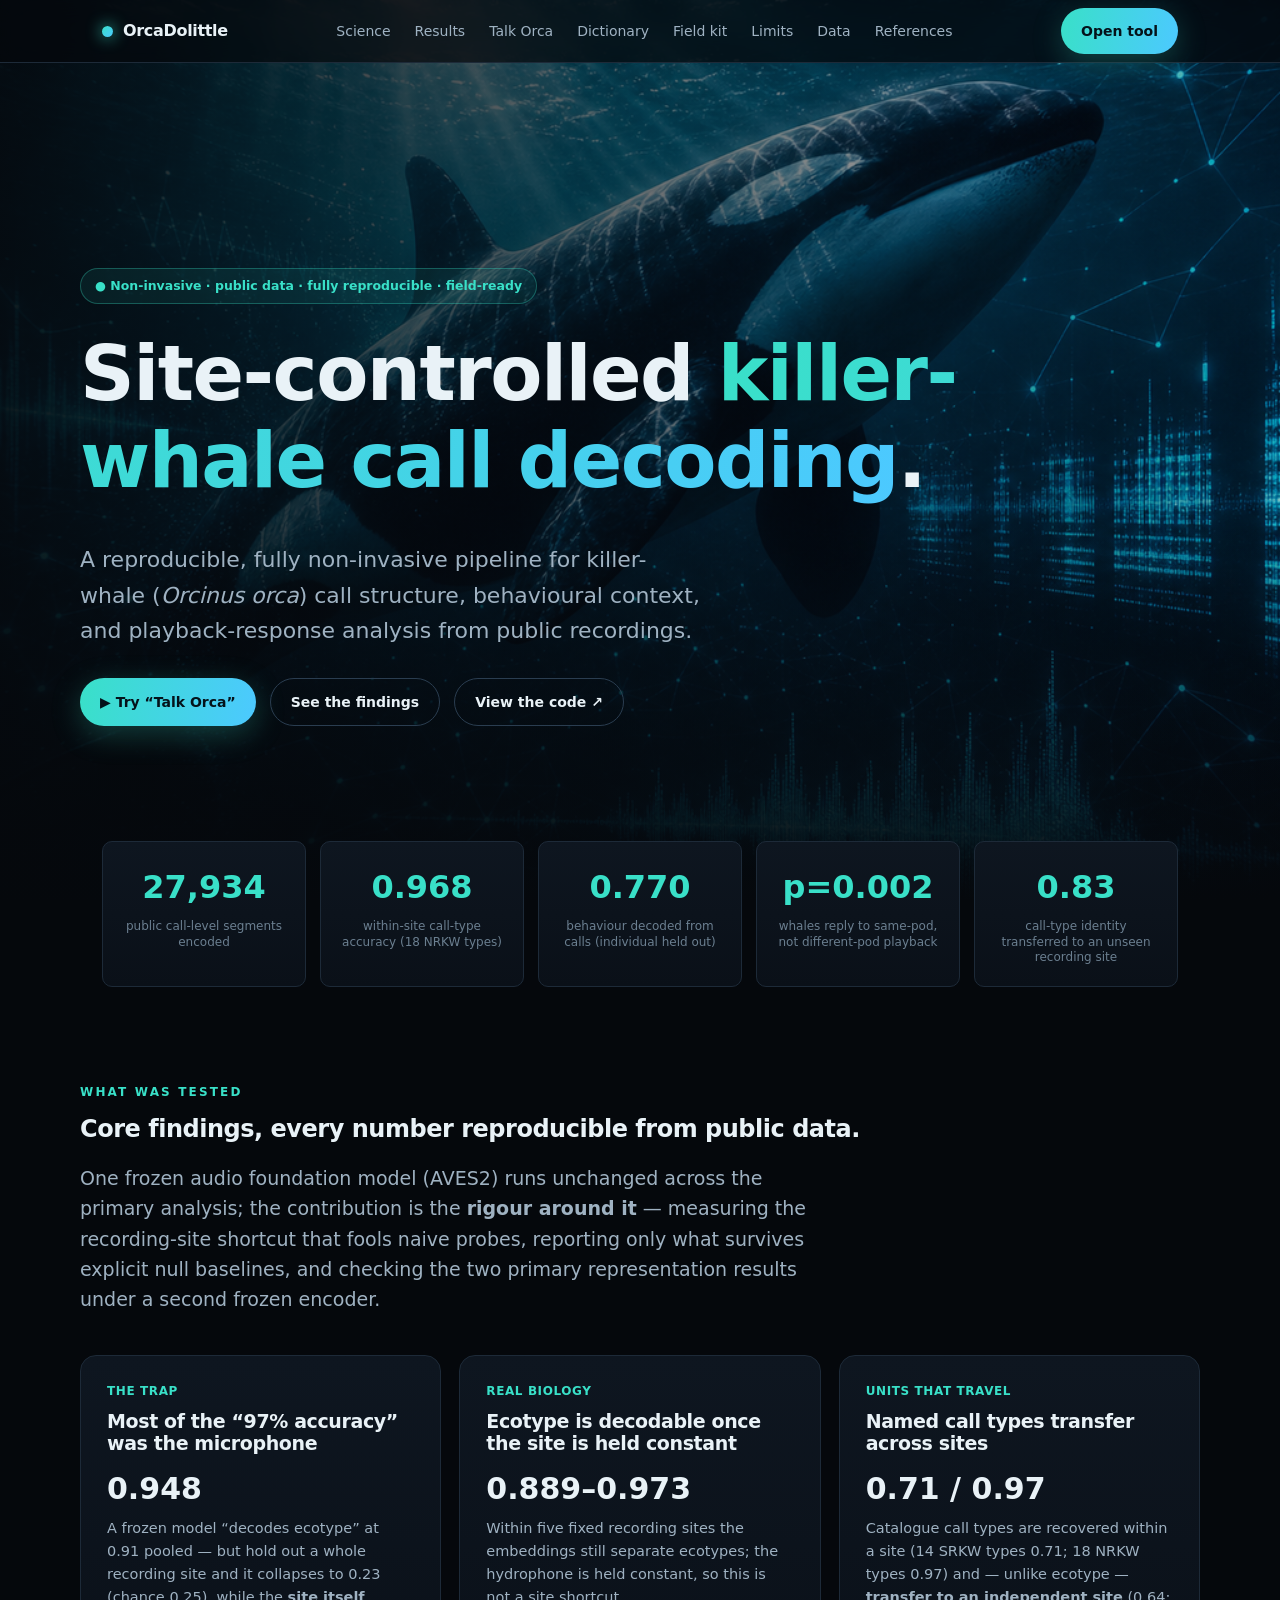
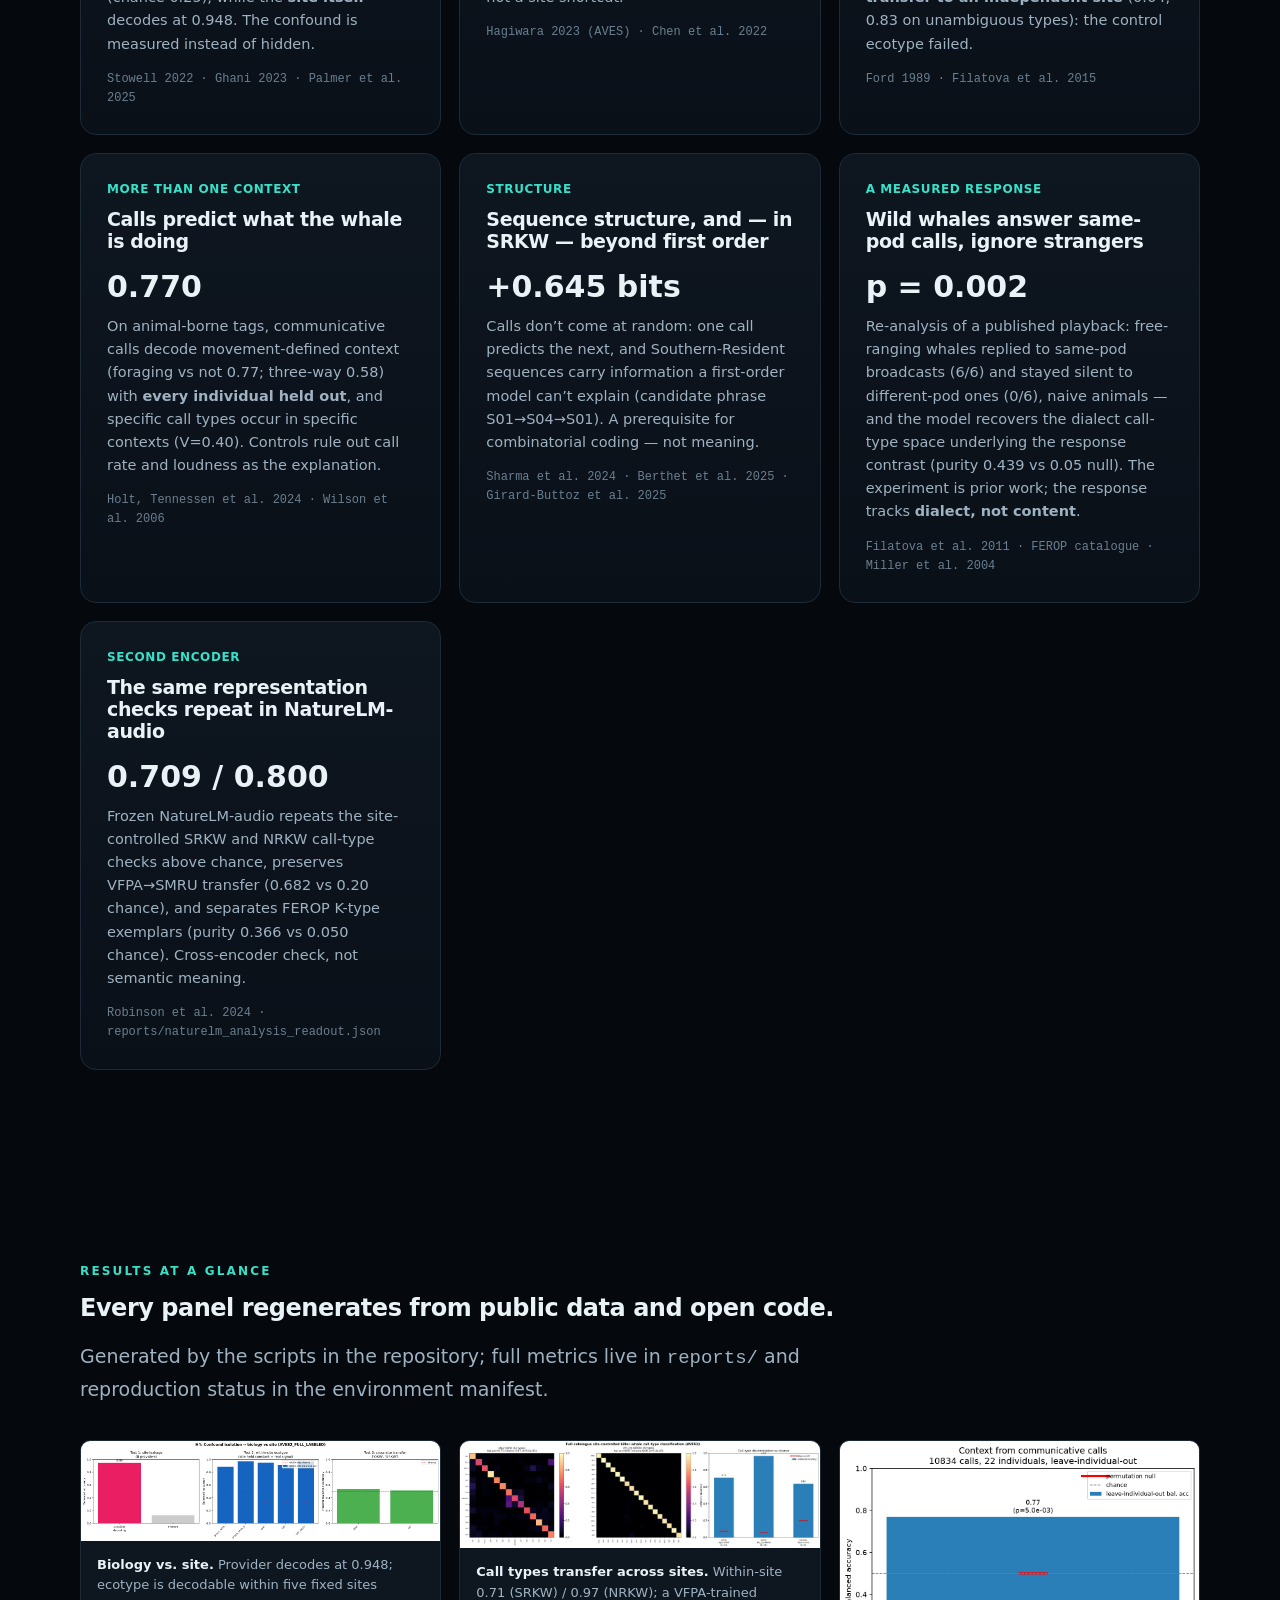
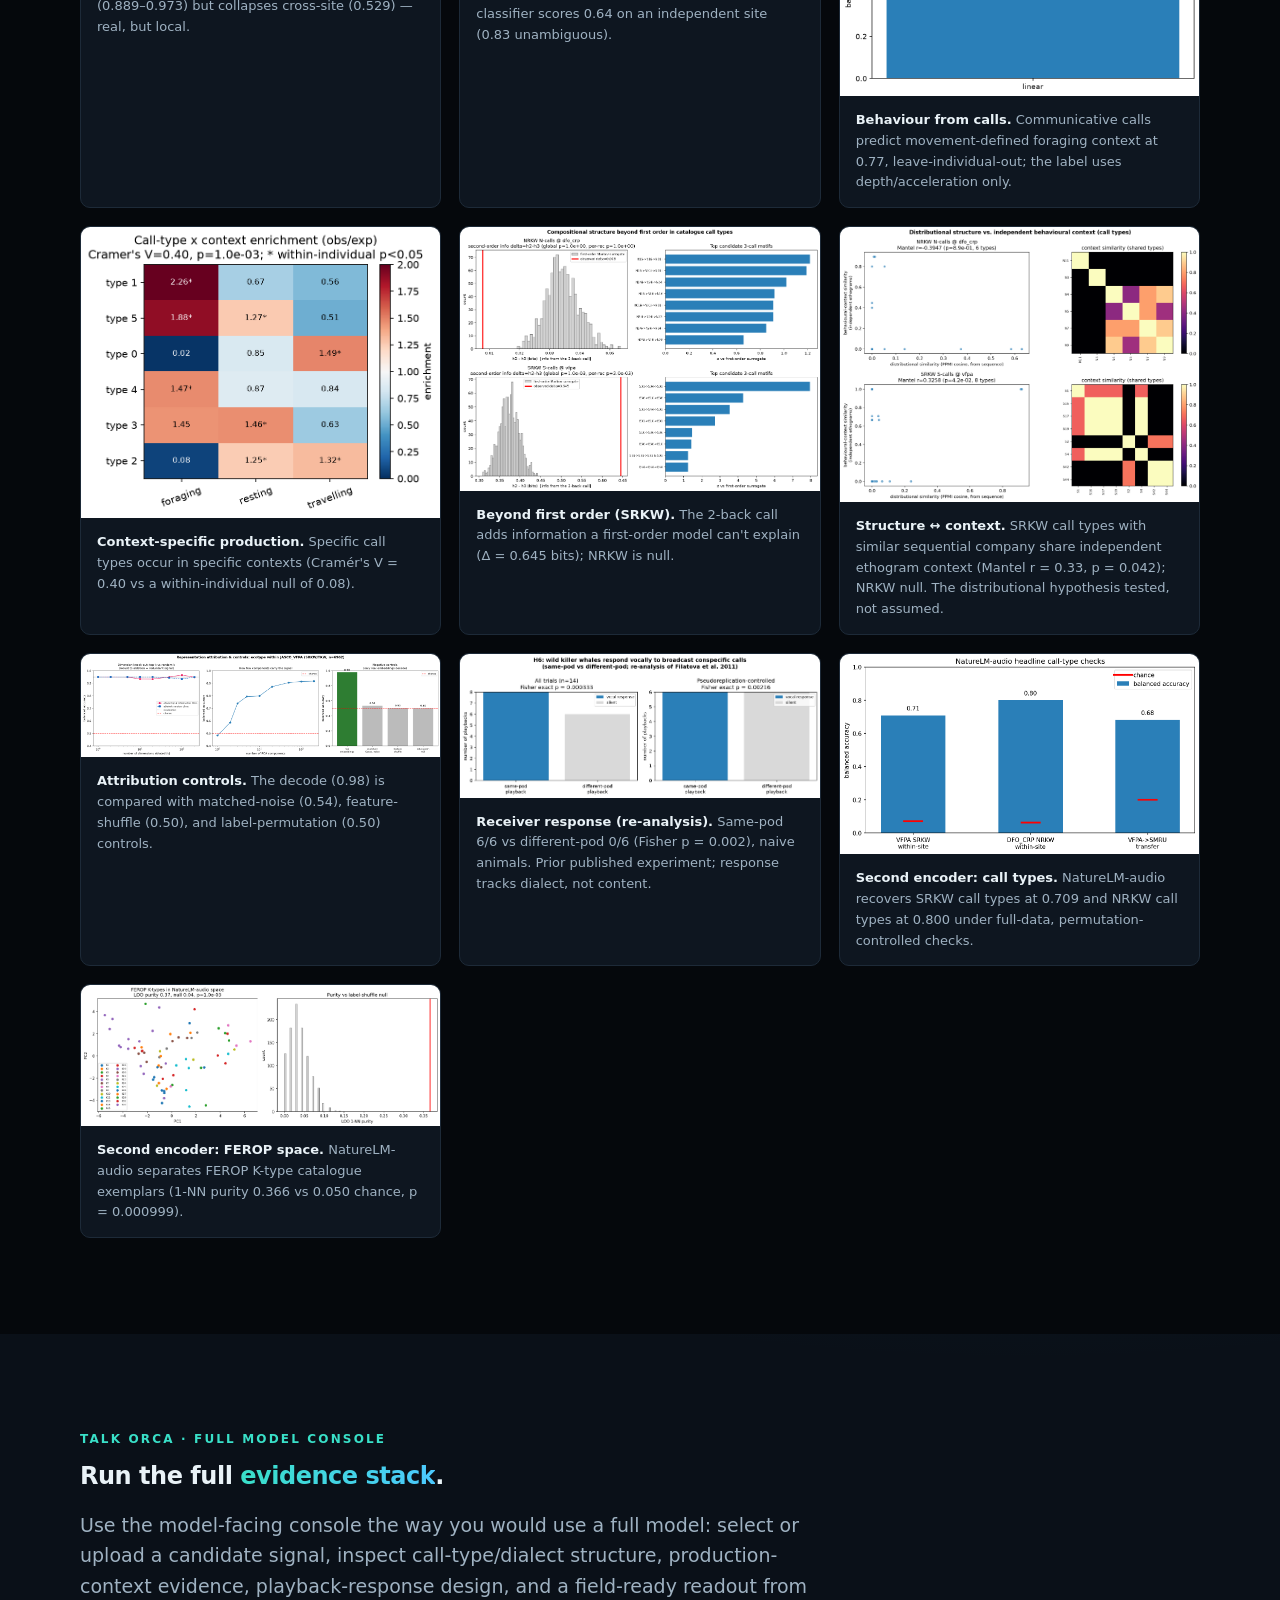
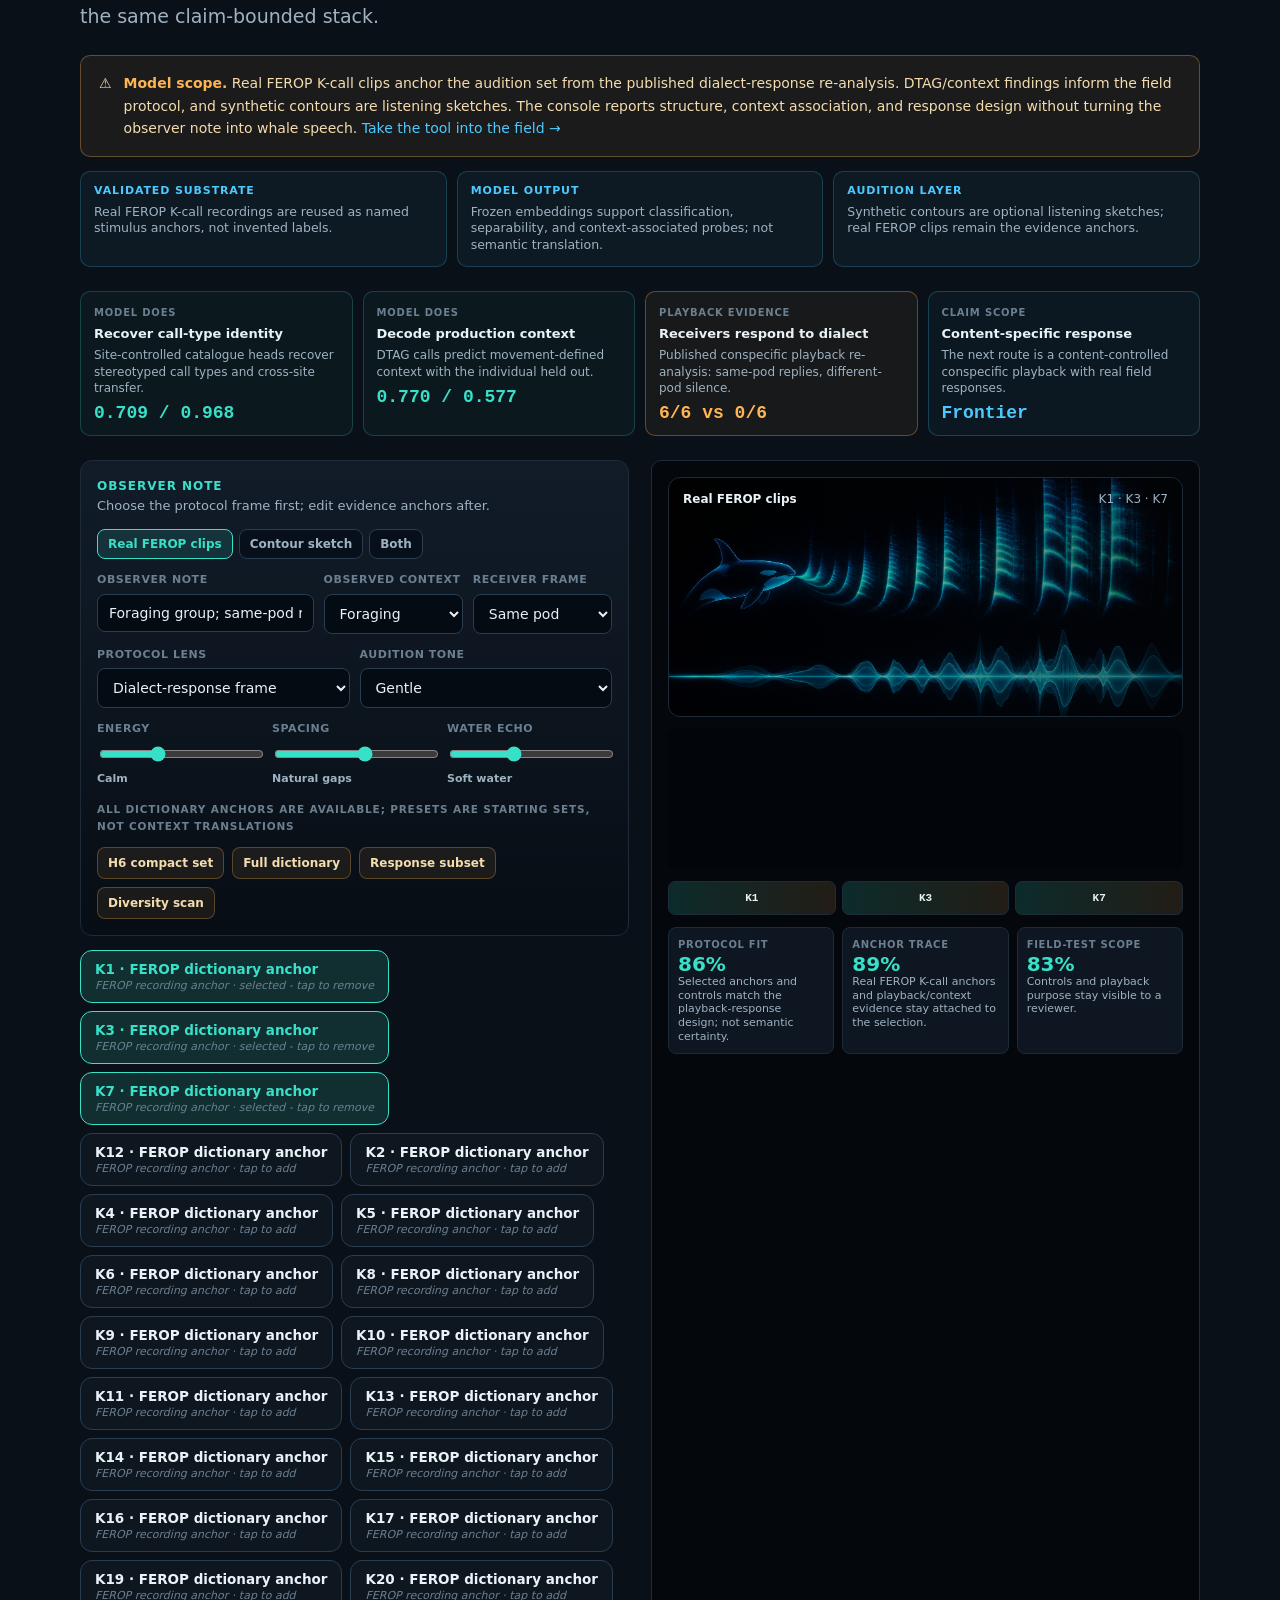
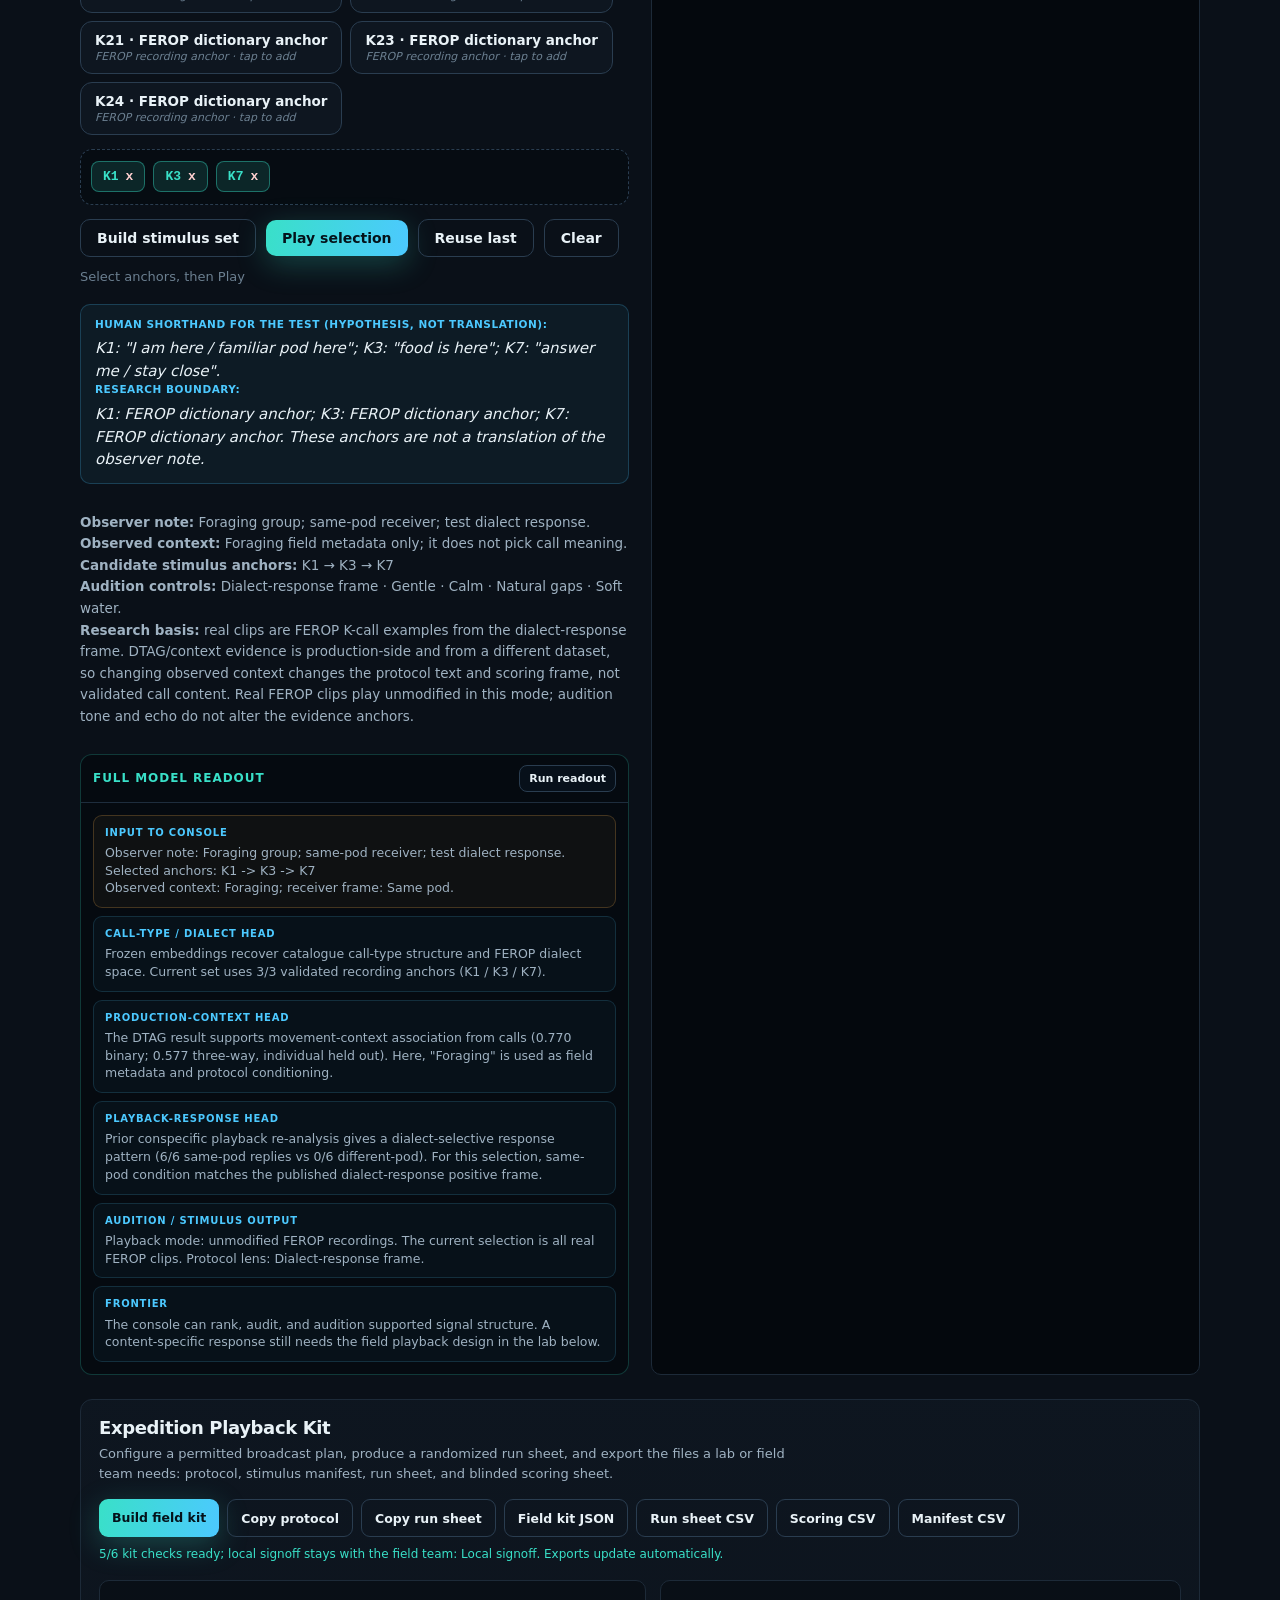
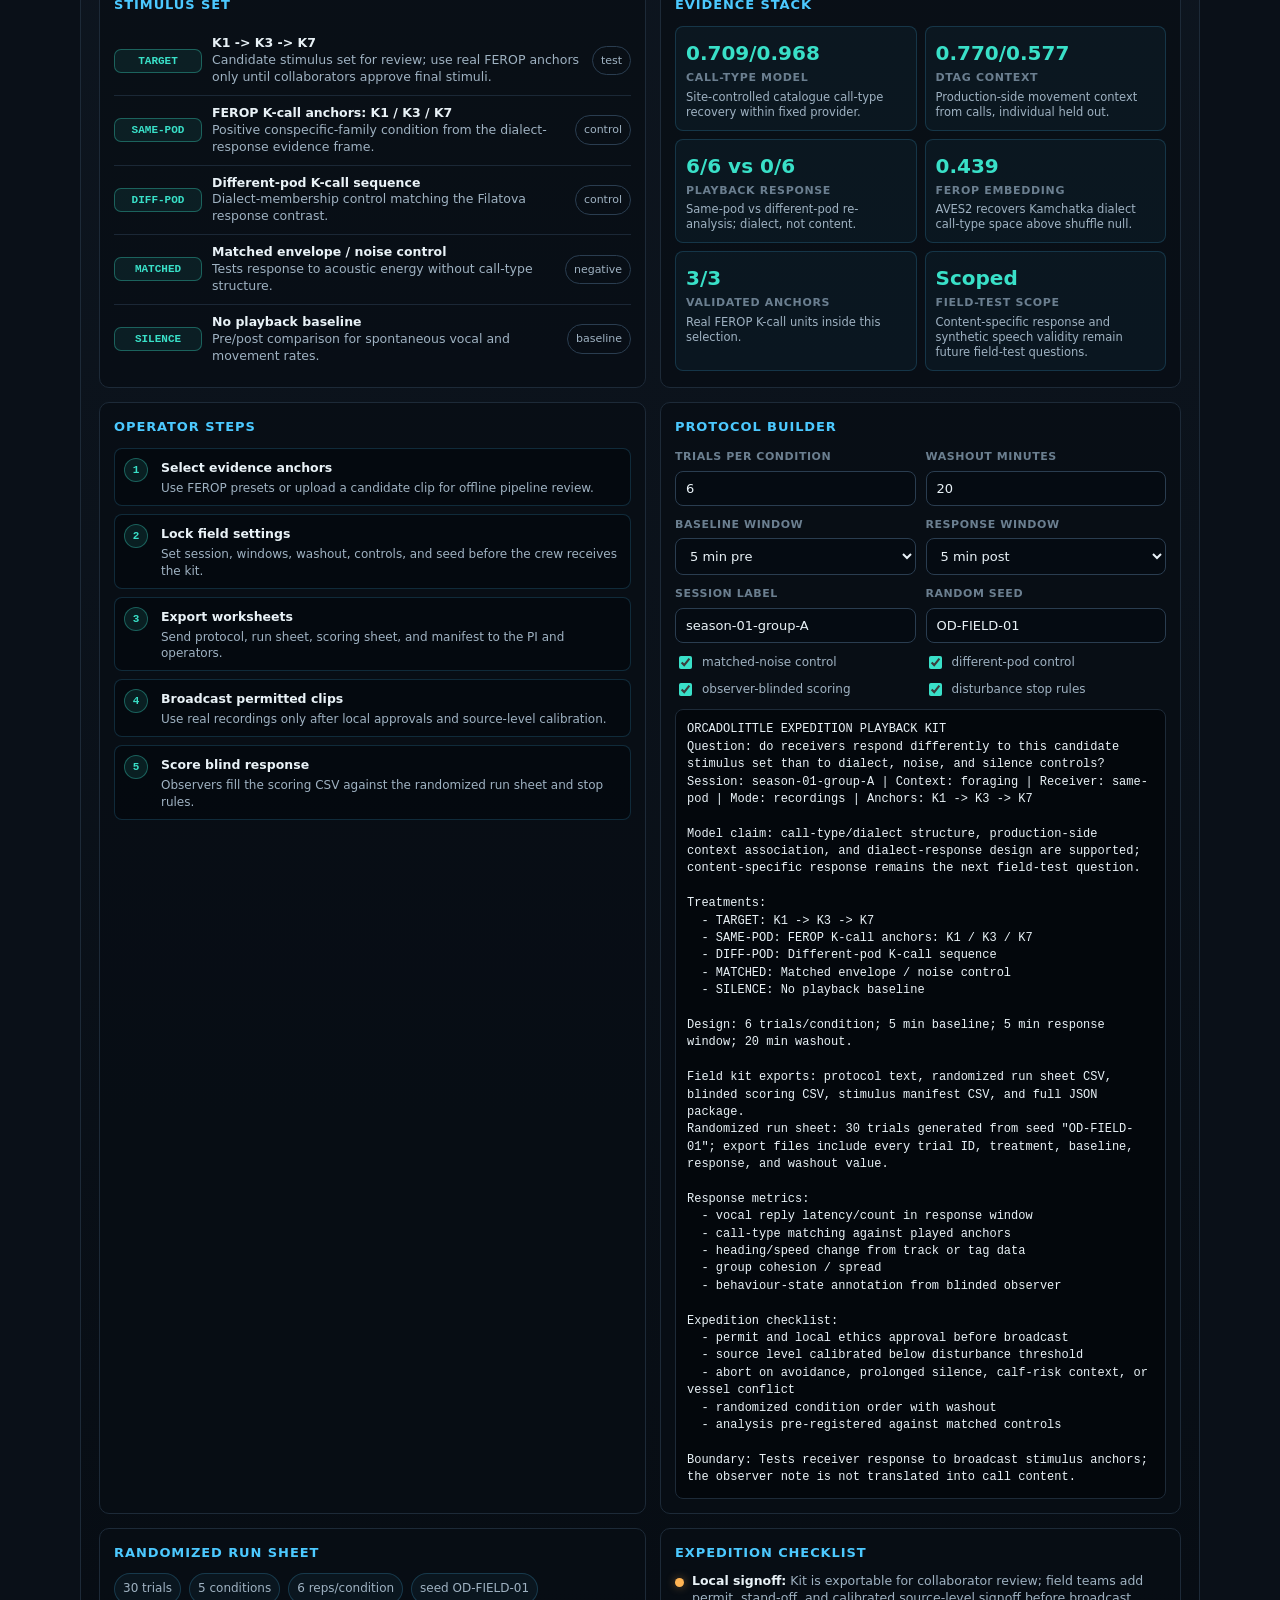
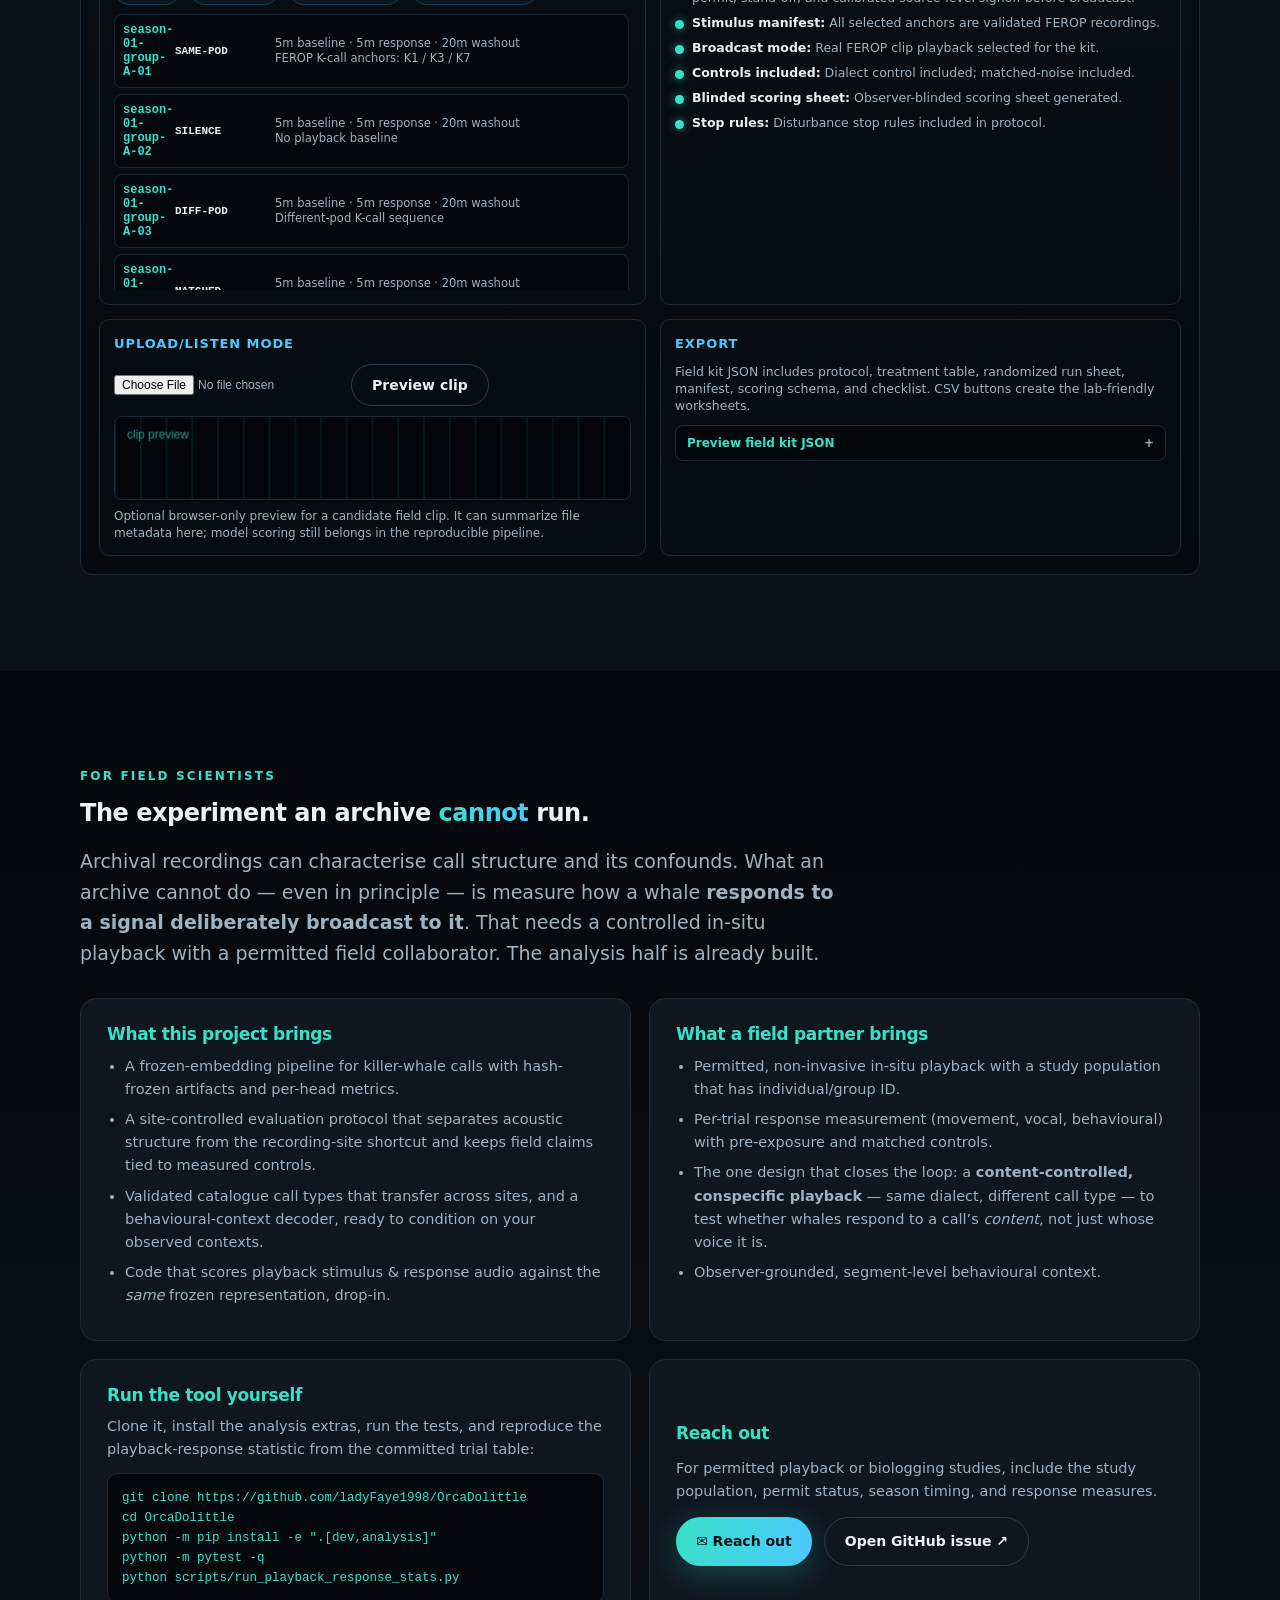
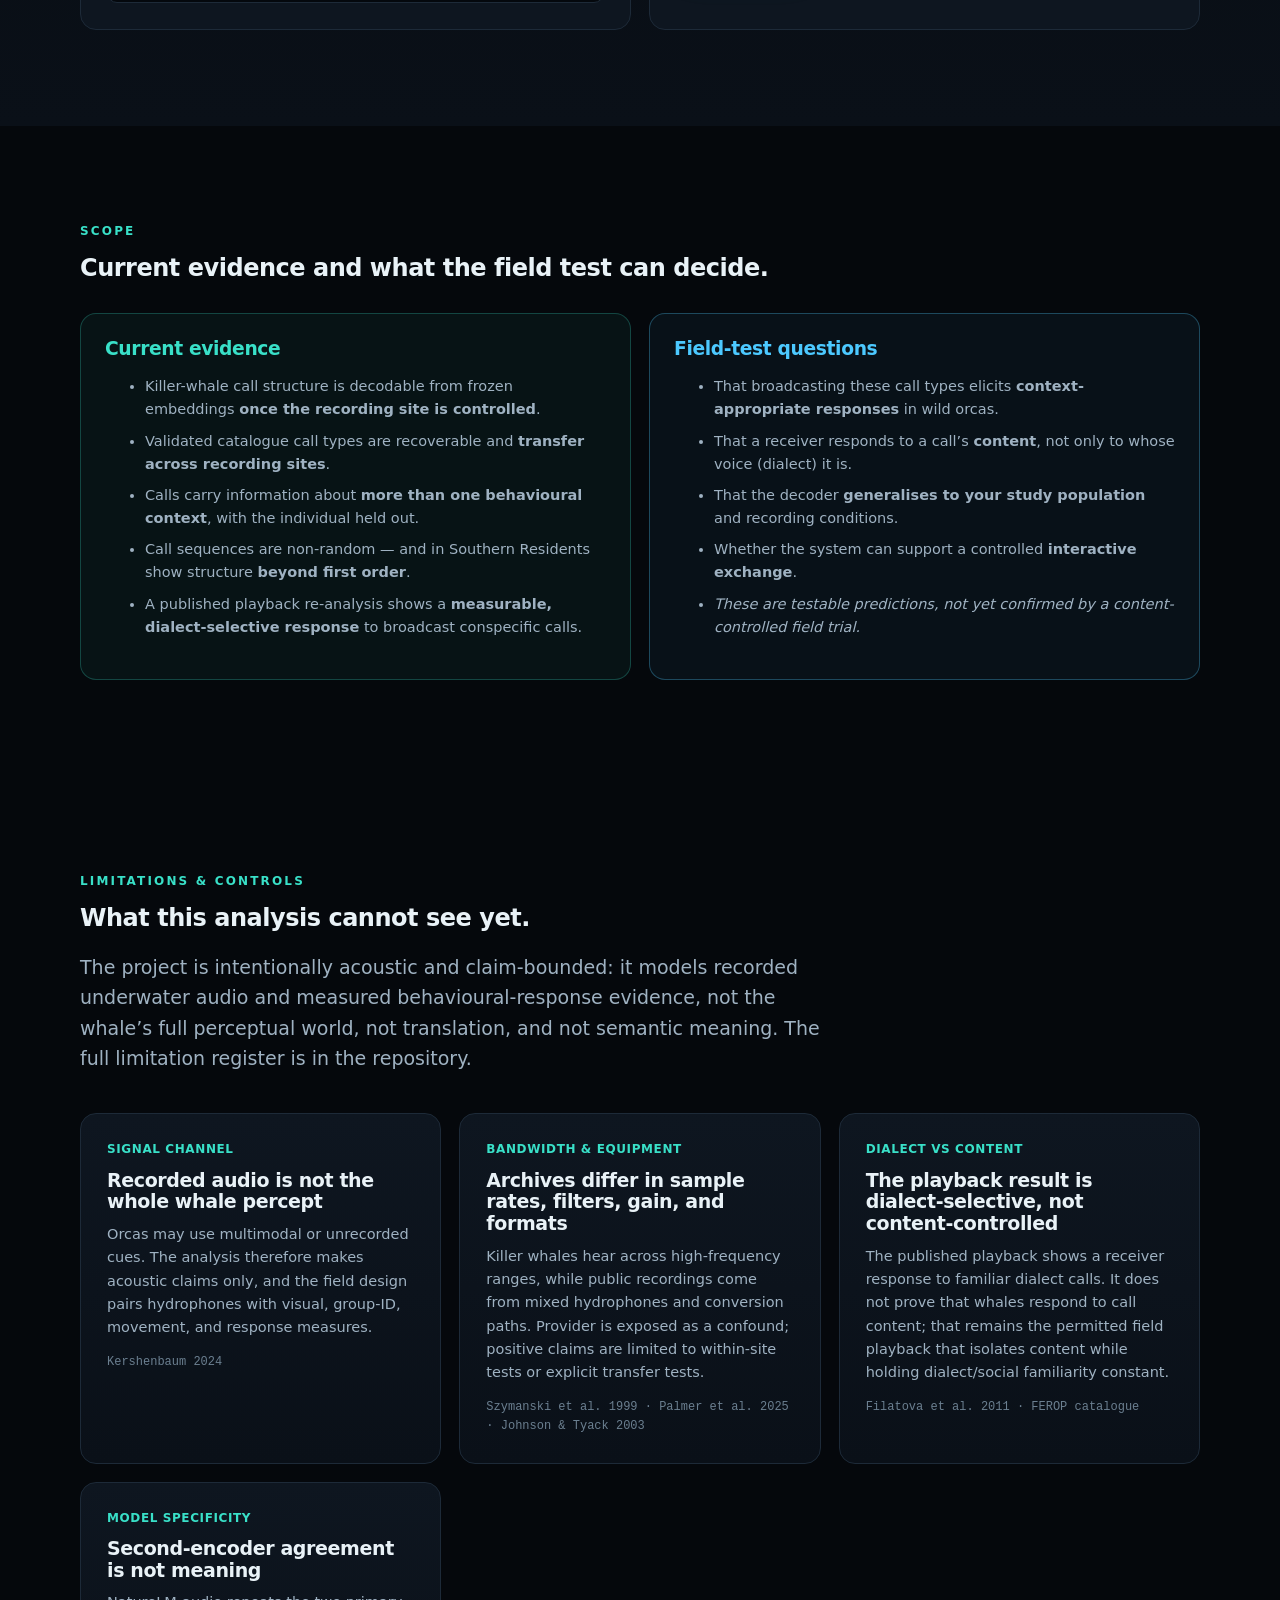
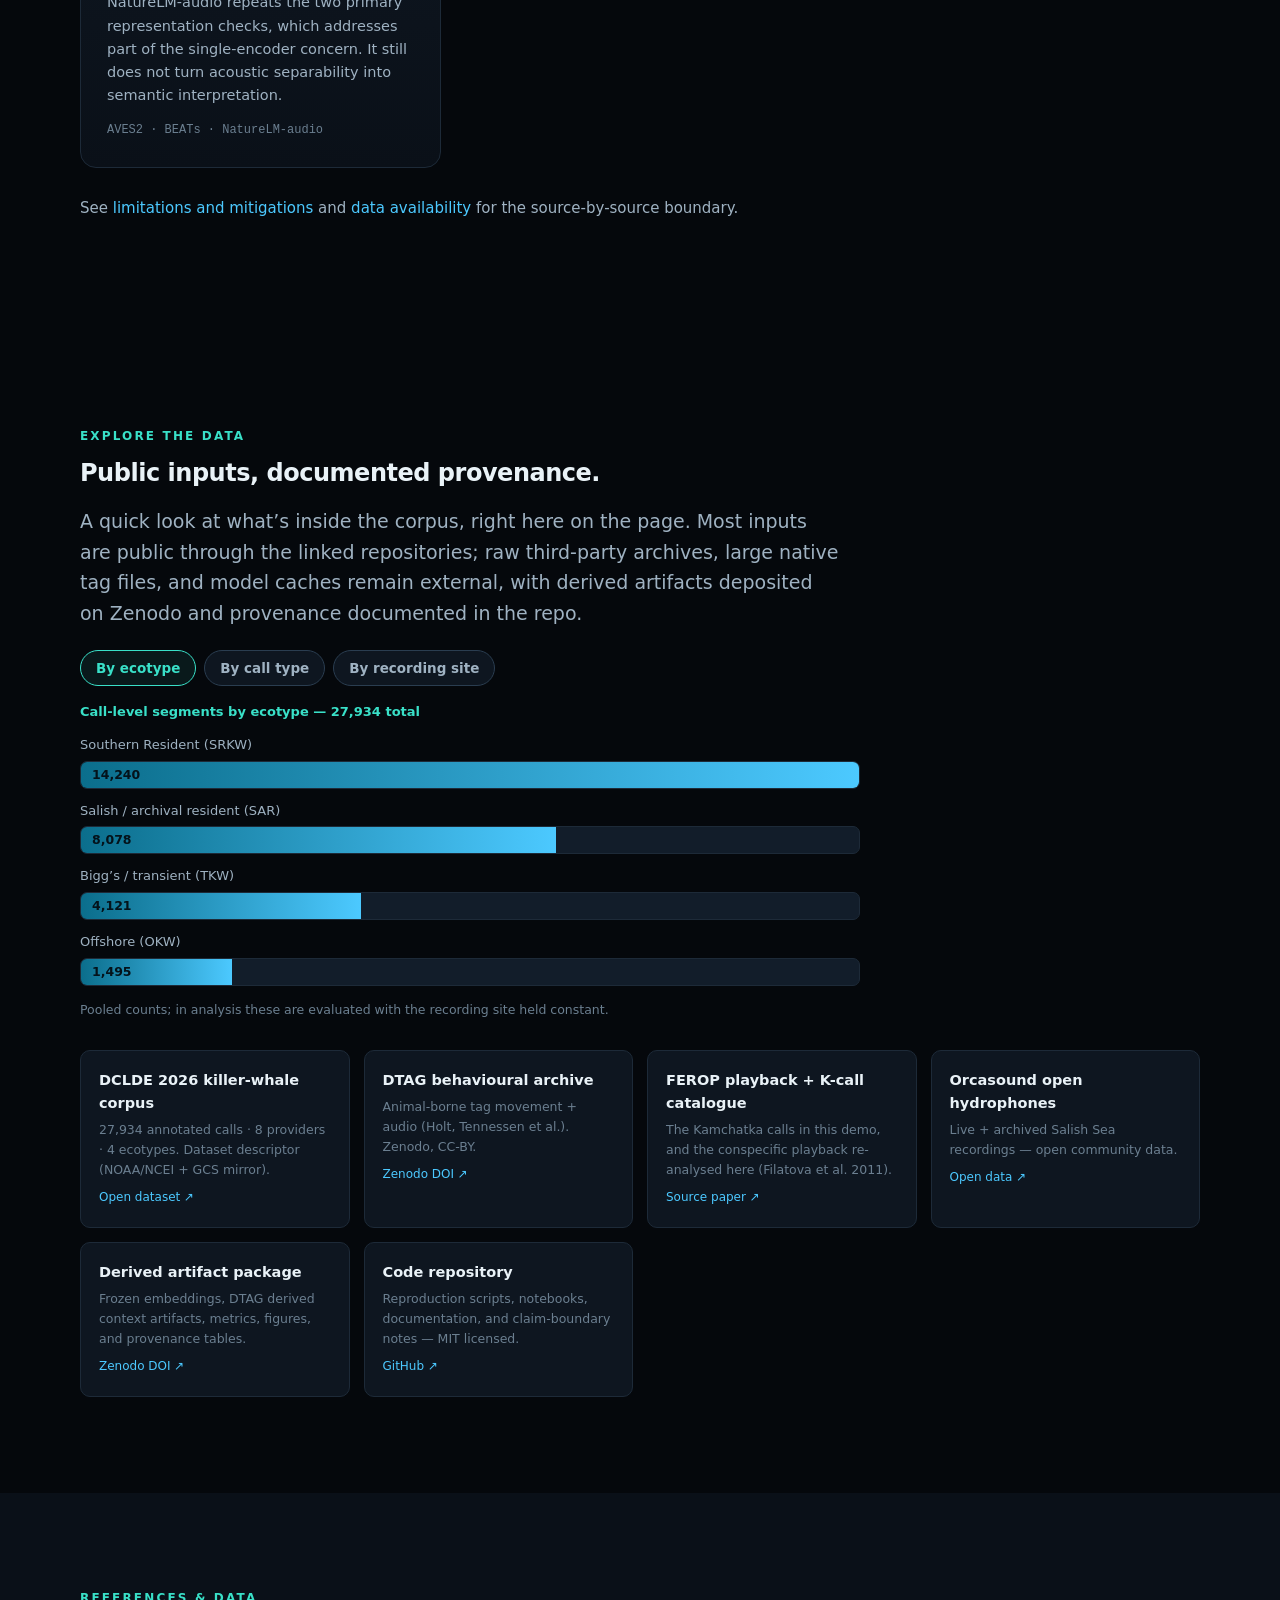
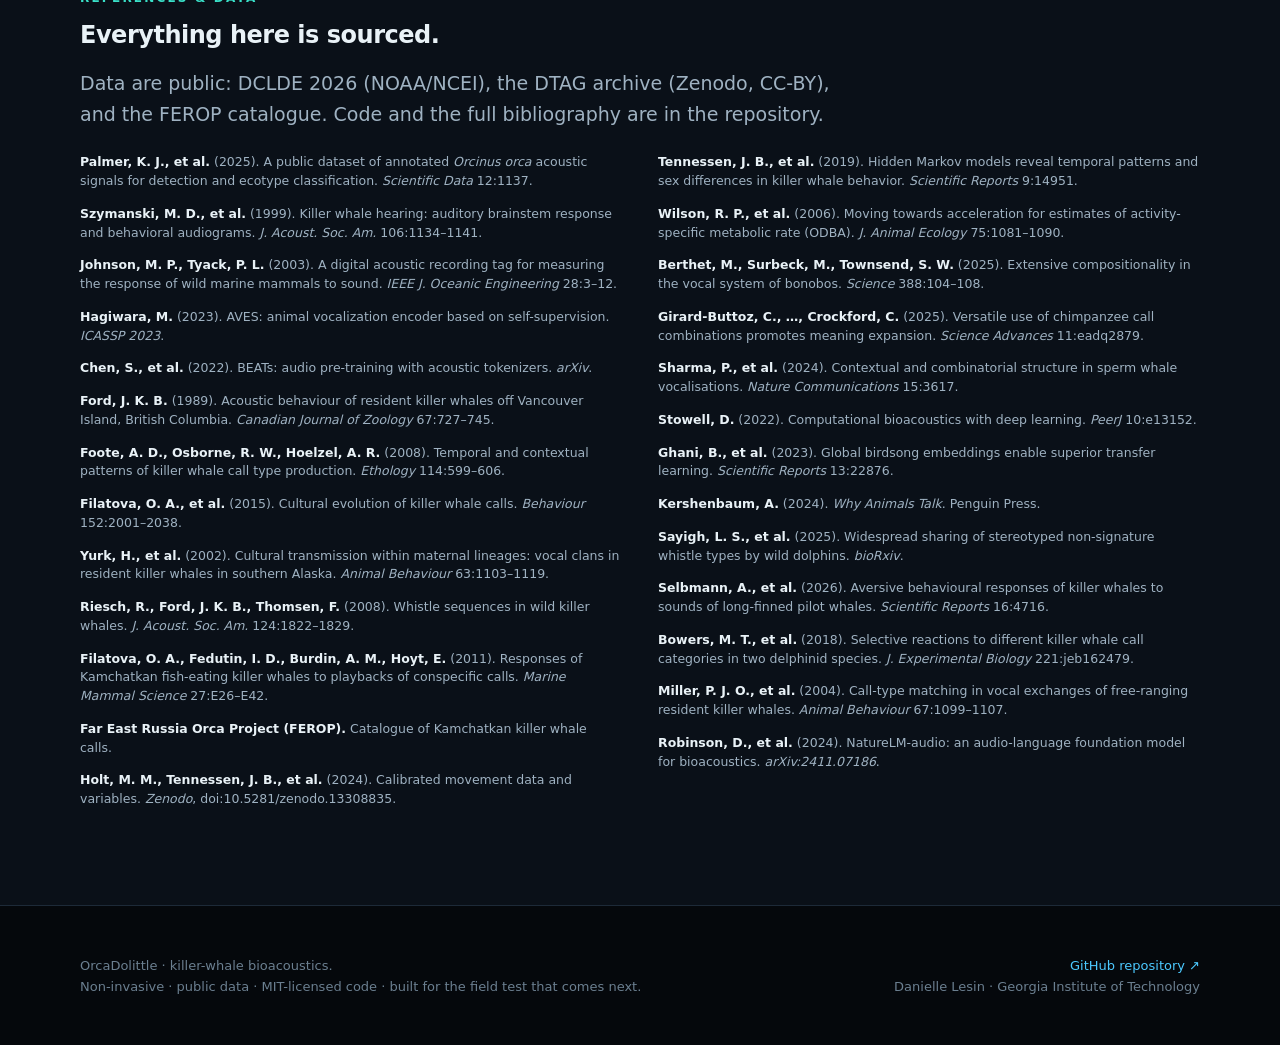
==== site/index.html @ 94f790f7 "Remove challenge-facing public wording" ====
<!doctype html>
<html lang="en">
<head>
<meta charset="utf-8" />
<meta name="viewport" content="width=device-width, initial-scale=1" />
<title>OrcaDolittle — site-controlled killer-whale call decoding</title>
<meta name="description" content="A reproducible, non-invasive pipeline that decodes killer-whale call structure and behavioural context from public recordings — built for permitted in-situ playback studies." />
<meta property="og:title" content="OrcaDolittle — site-controlled killer-whale call decoding" />
<meta property="og:description" content="Site-controlled, reproducible orca bioacoustics. Explore the results, try Talk Orca, and evaluate the field playback protocol that comes next." />
<meta property="og:image" content="assets/hero_orca.png" />
<meta property="og:type" content="website" />
<link rel="icon" type="image/svg+xml" href="favicon.svg" />
<link rel="apple-touch-icon" href="favicon.svg" />
<style>
:root{
  --bg:#05080c; --bg2:#0a1018; --panel:#0e1620; --panel2:#121d2a;
  --border:#1d2a38; --border2:#2a3d50;
  --text:#e9f2f7; --dim:#9fb2c2; --faint:#6b7f90;
  --teal:#39e0c8; --cyan:#4cc9ff; --deep:#0b6e8c;
  --warn:#ffb454; --bad:#ff6b6b; --good:#39e0c8;
  --radius:16px; --radius-sm:10px;
  --sans:-apple-system,BlinkMacSystemFont,"Segoe UI",Roboto,Inter,system-ui,sans-serif;
  --mono:ui-monospace,SFMono-Regular,Menlo,Consolas,monospace;
  --maxw:1120px;
}
*{box-sizing:border-box}
html{scroll-behavior:smooth}
body{margin:0;background:var(--bg);color:var(--text);font-family:var(--sans);line-height:1.6;-webkit-font-smoothing:antialiased;overflow-x:hidden}
a{color:var(--cyan);text-decoration:none}
a:hover{text-decoration:underline}
h1,h2,h3{line-height:1.15;letter-spacing:-0.02em;margin:0 0 .5em}
section{padding:96px 22px;position:relative}
.wrap{max-width:var(--maxw);margin:0 auto}
.eyebrow{font-size:12px;letter-spacing:.18em;text-transform:uppercase;color:var(--teal);font-weight:700;margin-bottom:14px}
.lead{font-size:clamp(16px,2vw,19px);color:var(--dim);max-width:760px}
.grad{background:linear-gradient(100deg,var(--teal),var(--cyan));-webkit-background-clip:text;background-clip:text;color:transparent}
/* nav */
nav{position:sticky;top:0;z-index:50;backdrop-filter:blur(14px);background:rgba(5,8,12,.72);border-bottom:1px solid var(--border)}
nav .wrap{display:flex;align-items:center;justify-content:space-between;gap:18px;height:62px;padding:0 22px}
.brand{display:flex;align-items:center;gap:10px;font-weight:800;letter-spacing:-.02em;color:var(--text)}
.brand:hover{text-decoration:none}
.brand .dot{width:11px;height:11px;border-radius:50%;background:linear-gradient(135deg,var(--teal),var(--cyan));box-shadow:0 0 16px var(--teal)}
.navlinks{display:flex;gap:24px;flex-wrap:wrap;align-items:center;font-size:14px;color:var(--dim)}
.navlinks a{color:var(--dim)}.navlinks a:hover{color:var(--text);text-decoration:none}
.navlinks a.active{color:var(--text)}
.btn{display:inline-flex;align-items:center;gap:8px;padding:12px 20px;border-radius:99px;font-weight:700;font-size:14px;border:1px solid var(--border2);cursor:pointer;transition:.18s;background:transparent;color:var(--text);font-family:inherit}
.btn:hover{border-color:var(--teal);text-decoration:none;transform:translateY(-1px)}
.btn.primary{background:linear-gradient(100deg,var(--teal),var(--cyan));color:#04121a;border:none;box-shadow:0 8px 30px rgba(57,224,200,.25)}
@media(max-width:900px){.navlinks{display:none}}
/* hero */
.hero{min-height:92vh;display:flex;align-items:center;padding-top:40px;overflow:hidden}
.hero .bgvid{position:absolute;inset:0;width:100%;height:100%;object-fit:cover;z-index:-3}
.hero .bg{position:absolute;inset:0;z-index:-2;background:linear-gradient(90deg,rgba(5,8,12,.92) 0%,rgba(5,8,12,.62) 45%,rgba(5,8,12,.22) 100%),linear-gradient(0deg,var(--bg),transparent 42%)}
.hero h1{font-size:clamp(38px,6.5vw,76px);font-weight:850}
.hero .sub{font-size:clamp(17px,2.3vw,22px);color:var(--dim);max-width:620px;margin:18px 0 10px}
.badge{display:inline-flex;align-items:center;gap:8px;font-size:12.5px;color:var(--teal);background:rgba(57,224,200,.08);border:1px solid rgba(57,224,200,.3);padding:7px 14px;border-radius:99px;margin-bottom:26px;font-weight:600}
.cta{display:flex;gap:14px;flex-wrap:wrap;margin-top:30px}
/* stats */
.stats{display:grid;grid-template-columns:repeat(5,1fr);gap:14px;padding:0 22px;margin:-50px auto 0;max-width:var(--maxw);position:relative;z-index:5}
.stat{background:linear-gradient(180deg,var(--panel),var(--bg2));border:1px solid var(--border);border-radius:var(--radius-sm);padding:20px 16px;text-align:center}
.stat .n{font-size:clamp(22px,3vw,32px);font-weight:800;color:var(--teal);font-variant-numeric:tabular-nums}
.stat .l{font-size:12px;color:var(--faint);margin-top:6px;line-height:1.3}
@media(max-width:880px){.stats{grid-template-columns:repeat(2,1fr)}}
/* cards */
.cards{display:grid;grid-template-columns:repeat(auto-fit,minmax(290px,1fr));gap:18px;margin-top:40px}
.card{background:linear-gradient(180deg,var(--panel),var(--bg2));border:1px solid var(--border);border-radius:var(--radius);padding:26px;transition:.2s}
.card:hover{border-color:var(--border2);transform:translateY(-3px)}
.card .k{font-size:12px;color:var(--teal);font-weight:700;letter-spacing:.05em;text-transform:uppercase}
.card h3{font-size:19px;margin:10px 0}
.card p{color:var(--dim);font-size:14.5px;margin:0}
.card .num{font-size:30px;font-weight:800;margin:6px 0 4px;color:var(--text)}
.cite{font-size:12px;color:var(--faint);margin-top:14px;font-family:var(--mono)}
/* gallery */
.gal{display:grid;grid-template-columns:repeat(auto-fit,minmax(320px,1fr));gap:18px;margin-top:36px}
.shot{background:var(--panel);border:1px solid var(--border);border-radius:var(--radius-sm);overflow:hidden}
.shot img{width:100%;display:block;background:#fff}
.shot .cap{padding:14px 16px;font-size:13px;color:var(--dim)}
.shot .cap b{color:var(--text)}
/* talk orca */
#talk{background:radial-gradient(1200px 600px at 80% -10%,rgba(11,110,140,.25),transparent),var(--bg2)}
.disclaimer{display:flex;gap:12px;align-items:flex-start;background:rgba(255,180,84,.07);border:1px solid rgba(255,180,84,.32);border-radius:var(--radius-sm);padding:16px 18px;margin:24px 0;font-size:14px;color:#f4dcae}
.disclaimer b{color:var(--warn)}
.basis{display:grid;grid-template-columns:repeat(3,1fr);gap:10px;margin:-10px 0 24px}
.basis div{border:1px solid rgba(76,201,255,.22);background:rgba(76,201,255,.055);border-radius:10px;padding:12px 13px;color:var(--dim);font-size:12.5px;line-height:1.35}
.basis b{display:block;color:var(--cyan);font-size:11px;text-transform:uppercase;letter-spacing:.08em;margin-bottom:5px}
@media(max-width:760px){.basis{grid-template-columns:1fr}}
.truthbar{display:grid;grid-template-columns:repeat(4,1fr);gap:10px;margin:0 0 24px}
.truthitem{border:1px solid rgba(57,224,200,.22);background:rgba(57,224,200,.045);border-radius:10px;padding:13px;min-width:0}
.truthitem.warn{border-color:rgba(255,180,84,.32);background:rgba(255,180,84,.055)}
.truthitem.scope{border-color:rgba(76,201,255,.24);background:rgba(76,201,255,.045)}
.truthitem .tagline{font-size:10px;color:var(--faint);font-weight:850;text-transform:uppercase;letter-spacing:.08em}
.truthitem b{display:block;color:var(--text);font-size:13px;line-height:1.25;margin:5px 0}
.truthitem p{margin:0;color:var(--dim);font-size:12px;line-height:1.35}
.truthitem .score{font:850 18px/1 var(--mono);color:var(--teal);margin-top:8px}
.truthitem.warn .score{color:var(--warn)}.truthitem.scope .score{color:var(--cyan)}
@media(max-width:980px){.truthbar{grid-template-columns:repeat(2,1fr)}}
@media(max-width:620px){.truthbar{grid-template-columns:1fr}}
.talkgrid{display:grid;grid-template-columns:1fr 1fr;gap:22px;margin-top:10px}
@media(max-width:880px){.talkgrid{grid-template-columns:1fr}}
.viz{background:#04080d;border:1px solid var(--border);border-radius:var(--radius-sm);padding:16px;display:flex;flex-direction:column}
.readout{margin-top:14px;font-size:13.5px;color:var(--dim);min-height:74px}
.readout .lab{color:var(--teal);font-weight:700}
.modelchat{border:1px solid rgba(57,224,200,.22);background:rgba(3,7,12,.58);border-radius:12px;margin-top:12px;overflow:hidden}
.chathead{display:flex;justify-content:space-between;gap:10px;align-items:center;padding:10px 12px;border-bottom:1px solid rgba(42,61,80,.7);color:var(--teal);font-size:12px;font-weight:850;text-transform:uppercase;letter-spacing:.08em}
.smallbtn{border:1px solid var(--border2);background:#07101a;color:var(--text);border-radius:8px;padding:6px 9px;font:800 11px var(--sans);cursor:pointer;text-transform:none;letter-spacing:0}
.smallbtn:hover{border-color:var(--teal);color:var(--teal)}
.chatlog{display:grid;gap:8px;padding:12px}
.msg{border:1px solid rgba(76,201,255,.16);background:rgba(76,201,255,.04);border-radius:9px;padding:10px 11px;font-size:12.5px;color:var(--dim);line-height:1.42}
.msg.user{border-color:rgba(255,180,84,.22);background:rgba(255,180,84,.045)}
.msg b{color:var(--text)}
.msg .mtag{display:block;color:var(--cyan);font-size:10px;text-transform:uppercase;letter-spacing:.08em;font-weight:850;margin-bottom:4px}
/* field */
#field{background:linear-gradient(180deg,var(--bg),var(--bg2))}
.two{display:grid;grid-template-columns:1fr 1fr;gap:18px;margin-top:30px}
@media(max-width:760px){.two{grid-template-columns:1fr}}
.panel{background:var(--panel);border:1px solid var(--border);border-radius:var(--radius);padding:26px}
.panel h3{font-size:17px;color:var(--teal)}
.panel ul{margin:10px 0 0;padding-left:18px;color:var(--dim);font-size:14.5px}
.panel li{margin:7px 0}
.claimgrid{display:grid;grid-template-columns:1fr 1fr;gap:18px;margin-top:30px}
@media(max-width:760px){.claimgrid{grid-template-columns:1fr}}
.do,.dont{border-radius:var(--radius);padding:24px;border:1px solid var(--border)}
.do{background:rgba(57,224,200,.05);border-color:rgba(57,224,200,.25)}
.dont{background:rgba(255,107,107,.05);border-color:rgba(255,107,107,.25)}
.do h3{color:var(--good)}.dont h3{color:var(--bad)}
.do li,.dont li{margin:8px 0;font-size:14.5px;color:var(--dim)}
/* refs */
#refs{background:var(--bg2)}
.refs{margin-top:24px;column-count:2;column-gap:36px}
@media(max-width:760px){.refs{column-count:1}}
.refs .r{font-size:12.5px;color:var(--dim);margin:0 0 14px;break-inside:avoid;line-height:1.5}
.refs .r b{color:var(--text)}
footer{padding:50px 22px;border-top:1px solid var(--border);color:var(--faint);font-size:13px}
footer .wrap{display:flex;justify-content:space-between;flex-wrap:wrap;gap:16px}
.reveal{opacity:0;transform:translateY(24px);transition:.7s cubic-bezier(.2,.7,.2,1)}
.reveal.in{opacity:1;transform:none}
/* talk orca composer + stage */
.composer{display:flex;flex-direction:column;gap:14px}
.intentpanel{border:1px solid var(--border);background:linear-gradient(180deg,rgba(18,29,42,.94),rgba(7,13,20,.96));border-radius:12px;padding:16px;display:flex;flex-direction:column;gap:12px}
.intenttop{display:flex;justify-content:space-between;gap:12px;align-items:flex-start;flex-wrap:wrap}
.intenttitle{font-size:12px;color:var(--teal);font-weight:800;letter-spacing:.08em;text-transform:uppercase}
.modebar{display:flex;gap:6px;flex-wrap:wrap}
.modebtn{border:1px solid var(--border2);background:#07101a;color:var(--dim);border-radius:8px;padding:7px 10px;font-family:inherit;font-size:12px;font-weight:800;cursor:pointer}
.modebtn.active{background:rgba(57,224,200,.12);border-color:var(--teal);color:var(--teal)}
.fieldrow{display:grid;grid-template-columns:1.4fr .9fr .9fr;gap:10px}
.fieldrow label{display:flex;flex-direction:column;gap:5px;font-size:11px;color:var(--faint);font-weight:800;letter-spacing:.05em;text-transform:uppercase}
.fieldrow input,.fieldrow select{width:100%;border:1px solid var(--border2);background:#050b12;color:var(--text);border-radius:8px;padding:10px 11px;font:14px var(--sans)}
.fieldrow.compact{grid-template-columns:1fr 1fr}
.slidergrid{display:grid;grid-template-columns:repeat(3,1fr);gap:10px}
.slidergrid label{display:flex;flex-direction:column;gap:6px;font-size:11px;color:var(--faint);font-weight:800;letter-spacing:.05em;text-transform:uppercase}
.slidergrid input{accent-color:var(--teal);width:100%}
.slidergrid span{font-size:11px;color:var(--dim);font-weight:600;letter-spacing:0;text-transform:none}
.templates{display:flex;flex-wrap:wrap;gap:8px}
.presetnote{font-size:10.5px;color:var(--faint);font-weight:850;text-transform:uppercase;letter-spacing:.08em;margin-top:2px}
.template{border:1px solid rgba(255,180,84,.28);background:rgba(255,180,84,.08);color:#f4dcae;border-radius:8px;padding:8px 10px;font:700 12px var(--sans);cursor:pointer}
.template:hover{border-color:var(--warn)}
.chips{display:flex;flex-wrap:wrap;gap:8px}
.chip{padding:10px 14px;border-radius:12px;border:1px solid var(--border2);background:var(--panel);color:var(--text);cursor:pointer;font-size:13.5px;font-weight:700;font-family:inherit;transition:.15s;text-align:left}
.chip.synthetic{border-color:rgba(76,201,255,.28);background:rgba(76,201,255,.065)}
.chip.active{border-color:var(--teal);background:rgba(57,224,200,.14);color:var(--teal)}
.chip:hover{border-color:var(--teal);transform:translateY(-1px)}
.chip:active{transform:scale(.97)}
.chip small{display:block;color:var(--faint);font-weight:400;font-size:11px;margin-top:2px;font-style:italic}
.tray{min-height:56px;border:1px dashed var(--border2);border-radius:12px;padding:10px;display:flex;flex-wrap:wrap;gap:8px;align-items:center;background:rgba(2,6,10,.35)}
.trayhint{color:var(--faint);font-size:13px}
.token{padding:7px 11px;border-radius:8px;background:rgba(57,224,200,.12);border:1px solid rgba(57,224,200,.4);color:var(--teal);font-size:13px;font-weight:800;font-family:var(--mono);cursor:pointer}
.token:hover{background:rgba(255,107,107,.12);border-color:rgba(255,107,107,.55);color:#ffd0d0}
.token .x{display:inline-block;margin-left:7px;color:#ffd0d0}
.phrasebar{display:flex;gap:10px;align-items:center;flex-wrap:wrap}
.phrasebar .btn{padding:10px 16px;border-radius:10px}
.stage{position:relative;height:240px;border-radius:12px;overflow:hidden;background:#02060a url('assets/callwave.png') left center/cover no-repeat;border:1px solid var(--border);transition:box-shadow .3s}
.stage::after{content:"";position:absolute;inset:0;background:linear-gradient(90deg,rgba(2,6,10,.12),rgba(2,6,10,.55))}
.stage.talking{box-shadow:inset 0 0 90px rgba(57,224,200,.45)}
.rings{position:absolute;left:15%;top:52%;z-index:2}
.rings span{position:absolute;width:14px;height:14px;border-radius:50%;border:2px solid var(--teal);opacity:0;transform:translate(-50%,-50%)}
.stage.talking .rings span{animation:ring 1.2s ease-out infinite}
.stage.talking .rings span:nth-child(2){animation-delay:.3s}
.stage.talking .rings span:nth-child(3){animation-delay:.6s}
.stage.talking .rings span:nth-child(4){animation-delay:.9s}
@keyframes ring{0%{opacity:.85;width:14px;height:14px}100%{opacity:0;width:260px;height:260px}}
.nowcall{position:absolute;right:14px;bottom:10px;z-index:3;font-family:var(--mono);font-weight:800;font-size:22px;color:var(--teal);text-shadow:0 0 18px rgba(57,224,200,.7)}
.stagehud{position:absolute;left:14px;right:14px;top:12px;z-index:3;display:flex;justify-content:space-between;gap:10px;align-items:flex-start;color:var(--dim);font-size:12px}
.stagehud b{color:var(--text)}
#spec{margin-top:12px;width:100%;height:140px;border-radius:8px;background:#02060a;display:block}
.analogy{margin-top:2px;font-size:15px;color:var(--text);background:rgba(76,201,255,.06);border:1px solid rgba(76,201,255,.22);border-radius:10px;padding:12px 14px;font-style:italic;line-height:1.5}
.analogy:empty{display:none;padding:0;border:0}
.alab{font-style:normal;font-size:10.5px;letter-spacing:.05em;text-transform:uppercase;color:var(--cyan);font-weight:700;display:block;margin-bottom:5px}
.timeline{margin-top:12px;display:flex;gap:6px;min-height:34px}
.tick{height:34px;min-width:34px;flex:1;border-radius:7px;border:1px solid var(--border);background:linear-gradient(90deg,rgba(57,224,200,.16),rgba(255,180,84,.12));display:flex;align-items:center;justify-content:center;font:800 11px var(--mono);color:var(--text);position:relative;overflow:hidden}
.tick.active{border-color:var(--teal);box-shadow:0 0 18px rgba(57,224,200,.28)}
.meters{margin-top:12px;display:grid;grid-template-columns:repeat(3,1fr);gap:8px}
.meter{border:1px solid var(--border);border-radius:8px;padding:9px;background:rgba(18,29,42,.7)}
.meter .mt{font-size:10px;color:var(--faint);text-transform:uppercase;letter-spacing:.07em;font-weight:800}
.meter .mn{font-size:20px;line-height:1.1;font-weight:850;color:var(--teal);font-variant-numeric:tabular-nums}
.meter .md{font-size:11px;color:var(--dim);line-height:1.25}
.labdeck{margin-top:24px;border:1px solid var(--border);border-radius:12px;background:linear-gradient(180deg,rgba(14,22,32,.96),rgba(5,10,16,.98));padding:18px}
.labhead{display:flex;justify-content:space-between;gap:14px;align-items:flex-start;flex-wrap:wrap;margin-bottom:16px}
.labhead h3{font-size:18px;margin:0;color:var(--text)}
.labhead p{margin:5px 0 0;color:var(--dim);font-size:13px;max-width:720px}
.labactions{display:flex;gap:8px;flex-wrap:wrap}
.labactions .btn{padding:9px 13px;border-radius:9px;font-size:12.5px}
.labstatus{width:100%;font-size:12px;color:var(--teal);min-height:16px}
.labgrid{display:grid;grid-template-columns:1.05fr 1fr;gap:14px}
.labcard{border:1px solid var(--border);border-radius:10px;background:rgba(7,13,20,.72);padding:14px;min-width:0}
.labcard h4{margin:0 0 10px;font-size:13px;color:var(--cyan);text-transform:uppercase;letter-spacing:.07em}
.treatment{display:grid;grid-template-columns:88px 1fr auto;gap:10px;align-items:center;border-bottom:1px solid rgba(42,61,80,.55);padding:9px 0}
.treatment:last-child{border-bottom:0}
.tag{display:inline-flex;justify-content:center;align-items:center;border:1px solid rgba(57,224,200,.35);background:rgba(57,224,200,.08);border-radius:7px;color:var(--teal);font:800 11px var(--mono);padding:5px 7px;white-space:nowrap}
.treatment .td{font-size:12.5px;color:var(--dim);line-height:1.35}
.treatment .td b{color:var(--text)}
.pill{border:1px solid var(--border2);border-radius:99px;padding:5px 8px;color:var(--dim);font-size:11px;white-space:nowrap}
.evidence{display:grid;grid-template-columns:repeat(2,1fr);gap:8px}
.ev{border:1px solid rgba(76,201,255,.18);border-radius:8px;background:rgba(76,201,255,.045);padding:10px}
.ev .en{font-size:20px;color:var(--teal);font-weight:850;font-variant-numeric:tabular-nums}
.ev .et{font-size:11px;color:var(--faint);text-transform:uppercase;letter-spacing:.06em;font-weight:800}
.ev .ed{font-size:11.5px;color:var(--dim);line-height:1.3;margin-top:3px}
.opslist{display:grid;gap:8px}
.opstep{display:grid;grid-template-columns:28px 1fr;gap:9px;align-items:flex-start;border:1px solid rgba(76,201,255,.18);border-radius:8px;background:rgba(3,7,12,.55);padding:9px}
.opstep span{display:flex;align-items:center;justify-content:center;width:24px;height:24px;border-radius:50%;background:rgba(57,224,200,.10);border:1px solid rgba(57,224,200,.35);color:var(--teal);font:850 11px var(--mono)}
.opstep b{display:block;color:var(--text);font-size:12.5px;margin-bottom:2px}
.opstep em{display:block;color:var(--dim);font-style:normal;font-size:12px;line-height:1.35}
.protocolControls{display:grid;grid-template-columns:repeat(2,1fr);gap:10px}
.protocolControls label{display:flex;flex-direction:column;gap:5px;font-size:11px;color:var(--faint);font-weight:800;text-transform:uppercase;letter-spacing:.05em}
.protocolControls input,.protocolControls select{border:1px solid var(--border2);background:#050b12;color:var(--text);border-radius:8px;padding:9px 10px;font:13px var(--sans);width:100%}
.checks{display:grid;grid-template-columns:1fr 1fr;gap:8px;margin-top:10px}
.checks label{display:flex;align-items:center;gap:7px;color:var(--dim);font-size:12px}
.checks input{accent-color:var(--teal)}
.planbox{margin-top:10px;min-height:170px;border:1px solid var(--border);background:#03070c;color:var(--text);border-radius:8px;padding:11px;font:12px/1.45 var(--mono);white-space:pre-wrap;overflow:auto}
.planbox.flash{border-color:var(--teal);box-shadow:0 0 0 1px rgba(57,224,200,.32),0 0 26px rgba(57,224,200,.18)}
.minihelp{margin:0 0 10px;color:var(--dim);font-size:12.5px;line-height:1.35}
.exportdetails{border:1px solid var(--border);border-radius:8px;background:#03070c;overflow:hidden}
.exportdetails summary{cursor:pointer;padding:10px 11px;color:var(--teal);font:800 12px var(--sans);list-style:none}
.exportdetails summary::-webkit-details-marker{display:none}
.exportdetails summary::after{content:"+";float:right;color:var(--dim)}
.exportdetails[open] summary::after{content:"-"}
.exportdetails .planbox{margin:0;border:0;border-top:1px solid var(--border);border-radius:0;min-height:0;max-height:150px}
.runmeta{display:flex;flex-wrap:wrap;gap:8px;margin-bottom:9px;color:var(--dim);font-size:12px}
.runmeta span{border:1px solid rgba(76,201,255,.2);background:rgba(76,201,255,.05);border-radius:99px;padding:5px 8px}
.runsheet{display:grid;gap:6px;max-height:276px;overflow:auto;padding-right:2px}
.trialrow{display:grid;grid-template-columns:44px 92px 1fr;gap:8px;align-items:center;border:1px solid rgba(42,61,80,.55);border-radius:8px;background:rgba(3,7,12,.55);padding:8px}
.trialid{font:850 12px var(--mono);color:var(--teal)}
.trialtreatment{font:800 11px var(--mono);color:var(--text)}
.trialflags{font-size:11.5px;color:var(--dim);line-height:1.3}
.gates{display:grid;gap:8px}
.gate{display:flex;gap:8px;align-items:flex-start;color:var(--dim);font-size:12.5px;line-height:1.35}
.gate b{color:var(--text)}
.dotok{width:9px;height:9px;border-radius:50%;background:var(--teal);box-shadow:0 0 10px rgba(57,224,200,.6);margin-top:5px;flex:0 0 auto}
.gate.warn .dotok{background:var(--warn);box-shadow:0 0 10px rgba(255,180,84,.45)}
.uploadrow{display:flex;gap:10px;flex-wrap:wrap;align-items:center}
.uploadrow input{max-width:100%;color:var(--dim);font-size:12px}
.uploadviz{height:84px;border:1px solid var(--border);border-radius:8px;background:#02060a;margin-top:10px;position:relative;overflow:hidden}
.uploadviz::before{content:"";position:absolute;inset:0;background:repeating-linear-gradient(90deg,rgba(57,224,200,.12) 0 2px,transparent 2px 14px),linear-gradient(180deg,transparent,rgba(76,201,255,.10));opacity:.5}
.uploadviz canvas{position:absolute;inset:0;width:100%;height:100%;z-index:1}
.uploadnote{font-size:12px;color:var(--dim);line-height:1.35;margin-top:8px}
@media(max-width:980px){.labgrid{grid-template-columns:1fr}.treatment{grid-template-columns:72px 1fr}.treatment .pill{grid-column:2}.evidence,.protocolControls,.checks,.trialrow{grid-template-columns:1fr}.trialid,.trialtreatment{font-size:12px}}
@media(max-width:760px){.fieldrow,.fieldrow.compact,.slidergrid,.meters{grid-template-columns:1fr}.stage{height:210px}}
.dbtabs{display:flex;gap:8px;margin:22px 0 16px;flex-wrap:wrap}
.dbtab{padding:9px 15px;border-radius:99px;border:1px solid var(--border2);background:var(--panel);color:var(--dim);cursor:pointer;font-family:inherit;font-size:13.5px;font-weight:700}
.dbtab.active{border-color:var(--teal);color:var(--teal);background:rgba(57,224,200,.08)}
.bars{display:flex;flex-direction:column;gap:12px;max-width:780px}
.bar .lbl{font-size:13px;color:var(--dim);margin-bottom:5px}
.bar .track{height:28px;background:var(--panel2);border:1px solid var(--border);border-radius:7px;overflow:hidden}
.bar .fill{height:100%;background:linear-gradient(90deg,var(--deep),var(--cyan));display:flex;align-items:center;padding-left:11px;color:#04121a;font-weight:800;font-size:12.5px;white-space:nowrap;transition:width .7s cubic-bezier(.2,.7,.2,1)}
.dbnote{font-size:12.5px;color:var(--faint);margin-top:14px}
.dblinks{display:grid;grid-template-columns:repeat(auto-fit,minmax(230px,1fr));gap:14px;margin-top:30px}
.dblink{display:block;background:var(--panel);border:1px solid var(--border);border-radius:var(--radius-sm);padding:18px;transition:.18s}
.dblink:hover{border-color:var(--teal);transform:translateY(-2px);text-decoration:none}
.dblink .t{font-weight:800;color:var(--text);font-size:14.5px}
.dblink .d{font-size:12.5px;color:var(--faint);margin-top:5px}
.dblink .go{color:var(--cyan);font-size:12px;margin-top:8px;display:inline-block}
</style>
</head>
<body>
<nav><div class="wrap">
  <a class="brand" href="index.html"><span class="dot"></span> OrcaDolittle</a>
  <div class="navlinks">
    <a href="#work">Science</a>
    <a href="#gallery">Results</a>
    <a href="#talk">Talk&nbsp;Orca</a>
    <a href="dictionary.html">Dictionary</a>
    <a href="#field">Field kit</a>
    <a href="#limits">Limits</a>
    <a href="#explore">Data</a>
    <a href="#refs">References</a>
  </div>
  <a class="btn primary" href="#talk">Open tool</a>
</div></nav>
<header class="hero"><video class="bgvid" autoplay muted loop playsinline poster="assets/hero_orca_16x9_reference.png"><source src="assets/hero_orca_veo_multi_loop.mp4" type="video/mp4" /></video><div class="bg"></div><div class="wrap">
  <span class="badge">● Non-invasive · public data · fully reproducible · field-ready</span>
  <h1>Site-controlled <span class="grad">killer-whale call decoding</span>.</h1>
  <p class="sub">A reproducible, fully non-invasive pipeline for killer-whale (<em>Orcinus orca</em>) call structure, behavioural context, and playback-response analysis from public recordings.</p>
  <div class="cta">
    <a class="btn primary" href="#talk">▶ Try “Talk Orca”</a>
    <a class="btn" href="#work">See the findings</a>
    <a class="btn" href="https://github.com/ladyFaye1998/OrcaDolittle" target="_blank" rel="noopener">View the code ↗</a>
  </div>
</div></header>
<div class="stats">
  <div class="stat"><div class="n" data-to="27934">0</div><div class="l">public call-level segments encoded</div></div>
  <div class="stat"><div class="n" data-to="0.968" data-dec="3">0</div><div class="l">within-site call-type accuracy (18 NRKW types)</div></div>
  <div class="stat"><div class="n" data-to="0.770" data-dec="3">0</div><div class="l">behaviour decoded from calls (individual held out)</div></div>
  <div class="stat"><div class="n" data-pre="p=" data-to="0.002" data-dec="3">0</div><div class="l">whales reply to same-pod, not different-pod playback</div></div>
  <div class="stat"><div class="n" data-to="0.83" data-dec="2">0</div><div class="l">call-type identity transferred to an unseen recording site</div></div>
</div>
<section id="work"><div class="wrap">
  <div class="eyebrow reveal">What was tested</div>
  <h2 class="reveal">Core findings, every number reproducible from public data.</h2>
  <p class="lead reveal">One frozen audio foundation model (AVES2) runs unchanged across the primary analysis; the contribution is the <b>rigour around it</b> — measuring the recording-site shortcut that fools naive probes, reporting only what survives explicit null baselines, and checking the two primary representation results under a second frozen encoder.</p>
  <div class="cards">
    <div class="card reveal"><div class="k">The trap</div><h3>Most of the “97% accuracy” was the microphone</h3><div class="num">0.948</div><p>A frozen model “decodes ecotype” at 0.91 pooled — but hold out a whole recording site and it collapses to 0.23 (chance 0.25), while the <b>site itself</b> decodes at 0.948. The confound is measured instead of hidden.</p><div class="cite">Stowell 2022 · Ghani 2023 · Palmer et al. 2025</div></div>
    <div class="card reveal"><div class="k">Real biology</div><h3>Ecotype is decodable once the site is held constant</h3><div class="num">0.889–0.973</div><p>Within five fixed recording sites the embeddings still separate ecotypes; the hydrophone is held constant, so this is not a site shortcut.</p><div class="cite">Hagiwara 2023 (AVES) · Chen et al. 2022</div></div>
    <div class="card reveal"><div class="k">Units that travel</div><h3>Named call types transfer across sites</h3><div class="num">0.71 / 0.97</div><p>Catalogue call types are recovered within a site (14 SRKW types 0.71; 18 NRKW types 0.97) and — unlike ecotype — <b>transfer to an independent site</b> (0.64; 0.83 on unambiguous types): the control ecotype failed.</p><div class="cite">Ford 1989 · Filatova et al. 2015</div></div>
    <div class="card reveal"><div class="k">More than one context</div><h3>Calls predict what the whale is doing</h3><div class="num">0.770</div><p>On animal-borne tags, communicative calls decode movement-defined context (foraging vs not 0.77; three-way 0.58) with <b>every individual held out</b>, and specific call types occur in specific contexts (V=0.40). Controls rule out call rate and loudness as the explanation.</p><div class="cite">Holt, Tennessen et al. 2024 · Wilson et al. 2006</div></div>
    <div class="card reveal"><div class="k">Structure</div><h3>Sequence structure, and — in SRKW — beyond first order</h3><div class="num">+0.645 bits</div><p>Calls don’t come at random: one call predicts the next, and Southern-Resident sequences carry information a first-order model can’t explain (candidate phrase S01→S04→S01). A prerequisite for combinatorial coding — not meaning.</p><div class="cite">Sharma et al. 2024 · Berthet et al. 2025 · Girard-Buttoz et al. 2025</div></div>
    <div class="card reveal"><div class="k">A measured response</div><h3>Wild whales answer same-pod calls, ignore strangers</h3><div class="num">p = 0.002</div><p>Re-analysis of a published playback: free-ranging whales replied to same-pod broadcasts (6/6) and stayed silent to different-pod ones (0/6), naive animals — and the model recovers the dialect call-type space underlying the response contrast (purity 0.439 vs 0.05 null). The experiment is prior work; the response tracks <b>dialect, not content</b>.</p><div class="cite">Filatova et al. 2011 · FEROP catalogue · Miller et al. 2004</div></div>
    <div class="card reveal"><div class="k">Second encoder</div><h3>The same representation checks repeat in NatureLM-audio</h3><div class="num">0.709 / 0.800</div><p>Frozen NatureLM-audio repeats the site-controlled SRKW and NRKW call-type checks above chance, preserves VFPA→SMRU transfer (0.682 vs 0.20 chance), and separates FEROP K-type exemplars (purity 0.366 vs 0.050 chance). Cross-encoder check, not semantic meaning.</p><div class="cite">Robinson et al. 2024 · reports/naturelm_analysis_readout.json</div></div>
  </div>
</div></section>
<section id="gallery"><div class="wrap">
  <div class="eyebrow reveal">Results at a glance</div>
  <h2 class="reveal">Every panel regenerates from public data and open code.</h2>
  <p class="lead reveal">Generated by the scripts in the repository; full metrics live in <code>reports/</code> and reproduction status in the environment manifest.</p>
  <div class="gal">
    <div class="shot reveal"><img src="assets/figures/h4_confound_aves2_full_labeled.png" alt="Site vs biology"><div class="cap"><b>Biology vs. site.</b> Provider decodes at 0.948; ecotype is decodable within five fixed sites (0.889–0.973) but collapses cross-site (0.529) — real, but local.</div></div>
    <div class="shot reveal"><img src="assets/figures/calltype_model_full.png" alt="Call-type model"><div class="cap"><b>Call types transfer across sites.</b> Within-site 0.71 (SRKW) / 0.97 (NRKW); a VFPA-trained classifier scores 0.64 on an independent site (0.83 unambiguous).</div></div>
    <div class="shot reveal"><img src="assets/figures/context_decode.png" alt="DTAG context decode"><div class="cap"><b>Behaviour from calls.</b> Communicative calls predict movement-defined foraging context at 0.77, leave-individual-out; the label uses depth/acceleration only.</div></div>
    <div class="shot reveal"><img src="assets/figures/calltype_context.png" alt="Call-type by context"><div class="cap"><b>Context-specific production.</b> Specific call types occur in specific contexts (Cramér's V = 0.40 vs a within-individual null of 0.08).</div></div>
    <div class="shot reveal"><img src="assets/figures/calltype_compositionality.png" alt="Compositionality"><div class="cap"><b>Beyond first order (SRKW).</b> The 2-back call adds information a first-order model can't explain (Δ = 0.645 bits); NRKW is null.</div></div>
    <div class="shot reveal"><img src="assets/figures/calltype_distributional_semantics.png" alt="Distributional semantics"><div class="cap"><b>Structure ↔ context.</b> SRKW call types with similar sequential company share independent ethogram context (Mantel r = 0.33, p = 0.042); NRKW null. The distributional hypothesis tested, not assumed.</div></div>
    <div class="shot reveal"><img src="assets/figures/attribution_controls.png" alt="Negative controls"><div class="cap"><b>Attribution controls.</b> The decode (0.98) is compared with matched-noise (0.54), feature-shuffle (0.50), and label-permutation (0.50) controls.</div></div>
    <div class="shot reveal"><img src="assets/figures/playback_response.png" alt="Playback response"><div class="cap"><b>Receiver response (re-analysis).</b> Same-pod 6/6 vs different-pod 0/6 (Fisher p = 0.002), naive animals. Prior published experiment; response tracks dialect, not content.</div></div>
    <div class="shot reveal"><img src="assets/figures/naturelm_calltype_model.png" alt="NatureLM-audio call-type checks"><div class="cap"><b>Second encoder: call types.</b> NatureLM-audio recovers SRKW call types at 0.709 and NRKW call types at 0.800 under full-data, permutation-controlled checks.</div></div>
    <div class="shot reveal"><img src="assets/figures/naturelm_playback_embedding.png" alt="NatureLM-audio FEROP dialect space"><div class="cap"><b>Second encoder: FEROP space.</b> NatureLM-audio separates FEROP K-type catalogue exemplars (1-NN purity 0.366 vs 0.050 chance, p = 0.000999).</div></div>
  </div>
</div></section>
<section id="talk"><div class="wrap">
  <div class="eyebrow reveal">Talk Orca · full model console</div>
  <h2 class="reveal">Run the full <span class="grad">evidence stack</span>.</h2>
  <p class="lead reveal">Use the model-facing console the way you would use a full model: select or upload a candidate signal, inspect call-type/dialect structure, production-context evidence, playback-response design, and a field-ready readout from the same claim-bounded stack.</p>
  <div class="disclaimer reveal">
    <span>⚠</span>
    <div><b>Model scope.</b> Real FEROP K-call clips anchor the audition set from the published dialect-response re-analysis. DTAG/context findings inform the field protocol, and synthetic contours are listening sketches. The console reports structure, context association, and response design without turning the observer note into whale speech. <a href="#field">Take the tool into the field →</a></div>
  </div>
  <div class="basis reveal">
    <div><b>Validated substrate</b> Real FEROP K-call recordings are reused as named stimulus anchors, not invented labels.</div>
    <div><b>Model output</b> Frozen embeddings support classification, separability, and context-associated probes; not semantic translation.</div>
    <div><b>Audition layer</b> Synthetic contours are optional listening sketches; real FEROP clips remain the evidence anchors.</div>
  </div>
  <div class="truthbar reveal" aria-label="What the model does and does not prove">
    <div class="truthitem"><div class="tagline">Model does</div><b>Recover call-type identity</b><p>Site-controlled catalogue heads recover stereotyped call types and cross-site transfer.</p><div class="score">0.709 / 0.968</div></div>
    <div class="truthitem"><div class="tagline">Model does</div><b>Decode production context</b><p>DTAG calls predict movement-defined context with the individual held out.</p><div class="score">0.770 / 0.577</div></div>
    <div class="truthitem warn"><div class="tagline">Playback evidence</div><b>Receivers respond to dialect</b><p>Published conspecific playback re-analysis: same-pod replies, different-pod silence.</p><div class="score">6/6 vs 0/6</div></div>
    <div class="truthitem scope"><div class="tagline">Claim scope</div><b>Content-specific response</b><p>The next route is a content-controlled conspecific playback with real field responses.</p><div class="score">Frontier</div></div>
  </div>
  <div class="talkgrid">
    <div class="reveal"><div class="composer">
      <div class="intentpanel">
        <div class="intenttop">
          <div>
            <div class="intenttitle">Observer note</div>
            <div style="font-size:13px;color:var(--dim)">Choose the protocol frame first; edit evidence anchors after.</div>
          </div>
          <div class="modebar" id="modebar" aria-label="Playback mode">
            <button class="modebtn active" data-mode="recordings">Real FEROP clips</button>
            <button class="modebtn" data-mode="synthetic">Contour sketch</button>
            <button class="modebtn" data-mode="hybrid">Both</button>
          </div>
        </div>
        <div class="fieldrow">
          <label>Observer note
            <input id="humanText" maxlength="90" value="Foraging group; same-pod receiver; test dialect response." />
          </label>
          <label>Observed context
            <select id="activity">
              <option value="foraging">Foraging</option>
              <option value="travelling">Travelling</option>
              <option value="contact">Keep together</option>
              <option value="social">Social greeting</option>
              <option value="unknown">Unknown</option>
            </select>
          </label>
          <label>Receiver frame
            <select id="receiver">
              <option value="same-pod">Same pod</option>
              <option value="nearby">Nearby group</option>
              <option value="distant">Distant group</option>
              <option value="field-test">Field-test target</option>
            </select>
          </label>
        </div>
        <div class="fieldrow compact">
          <label>Protocol lens
            <select id="phraseStyle">
              <option value="balanced">Dialect-response frame</option>
              <option value="contact">Cohesion context note</option>
              <option value="forage">Foraging protocol note</option>
              <option value="travel">Travelling protocol note</option>
              <option value="reply">Vocal-reply scoring</option>
              <option value="social">Social-context note</option>
              <option value="scan">Unknown-context caution</option>
            </select>
          </label>
          <label>Audition tone
            <select id="tone">
              <option value="gentle">Gentle</option>
              <option value="curious">Curious</option>
              <option value="bright">Bright</option>
              <option value="distant">Distant</option>
            </select>
          </label>
        </div>
        <div class="slidergrid">
          <label>Energy <input id="energy" type="range" min="0" max="100" value="34" /><span id="energyLabel">Calm</span></label>
          <label>Spacing <input id="spacing" type="range" min="0" max="100" value="56" /><span id="spacingLabel">Natural gaps</span></label>
          <label>Water echo <input id="echoMix" type="range" min="0" max="100" value="38" /><span id="echoLabel">Soft water</span></label>
        </div>
        <div class="presetnote">All dictionary anchors are available; presets are starting sets, not context translations</div>
        <div class="templates" id="templates">
          <button class="template" data-template="compact">H6 compact set</button>
          <button class="template" data-template="expanded">Full dictionary</button>
          <button class="template" data-template="response">Response subset</button>
          <button class="template" data-template="diversity">Diversity scan</button>
        </div>
      </div>
      <div class="chips" id="chips">
        <button class="chip" type="button" data-call="k1">K1 · FEROP dialect exemplar<small>recording anchor</small></button>
        <button class="chip" type="button" data-call="k3">K3 · FEROP dialect exemplar<small>recording anchor</small></button>
      </div>
      <div class="tray" id="tray"><span class="trayhint">Tap anchors above to build an audition set…</span></div>
      <div class="phrasebar">
        <button class="btn" id="build">Build stimulus set</button>
        <button class="btn primary" id="speak" type="button">Play selection</button>
        <button class="btn" id="reuse">Reuse last</button>
        <button class="btn" id="clear">Clear</button>
        <span id="status" style="font-size:13px;color:var(--faint)">Select anchors, then Play</span>
      </div>
      <div class="analogy" id="analogy"></div>
      <div class="readout" id="readout"></div>
      <div class="modelchat" id="modelChat">
        <div class="chathead"><span>Full model readout</span><button class="smallbtn" id="runModel" type="button">Run readout</button></div>
        <div class="chatlog" id="chatLog"></div>
      </div>
    </div></div>
    <div class="viz reveal">
      <div class="stage" id="stage" aria-label="orca vocalising">
        <div class="stagehud"><span id="modeLabel"><b>Real FEROP clips</b></span><span id="phraseLabel">K1 · K3 · K7</span></div>
        <div class="rings" id="rings"><span></span><span></span><span></span><span></span></div>
        <div class="nowcall" id="nowcall"></div>
      </div>
      <canvas id="spec" width="560" height="140"></canvas>
      <div class="timeline" id="timeline"></div>
      <div class="meters" id="meters"></div>
    </div>
  </div>
  <div class="labdeck reveal" id="fieldLab">
    <div class="labhead">
      <div>
        <h3>Expedition Playback Kit</h3>
        <p>Configure a permitted broadcast plan, produce a randomized run sheet, and export the files a lab or field team needs: protocol, stimulus manifest, run sheet, and blinded scoring sheet.</p>
      </div>
      <div class="labactions">
        <a class="btn primary" id="draftPlan" href="#protocolPlan">Build field kit</a>
        <button class="btn" id="copyPlan" type="button">Copy protocol</button>
        <button class="btn" id="copyRunSheet" type="button">Copy run sheet</button>
        <button class="btn" id="downloadPlan" type="button">Field kit JSON</button>
        <button class="btn" id="downloadRunSheet" type="button">Run sheet CSV</button>
        <button class="btn" id="downloadScoringSheet" type="button">Scoring CSV</button>
        <button class="btn" id="downloadManifest" type="button">Manifest CSV</button>
        <span class="labstatus" id="labStatus">Kit updates as you edit; exports are ready for lab review and permitted field operations.</span>
      </div>
    </div>
    <div class="labgrid">
      <div class="labcard">
        <h4>Stimulus set</h4>
        <div id="stimulusSet"></div>
      </div>
      <div class="labcard">
        <h4>Evidence stack</h4>
        <div class="evidence" id="evidenceStack"></div>
      </div>
      <div class="labcard">
        <h4>Operator steps</h4>
        <div class="opslist" id="opsList"></div>
      </div>
      <div class="labcard">
        <h4>Protocol builder</h4>
        <div class="protocolControls">
          <label>Trials per condition <input id="trialCount" type="number" min="3" max="24" value="6" /></label>
          <label>Washout minutes <input id="washoutMin" type="number" min="5" max="90" value="20" /></label>
          <label>Baseline window <select id="baselineWindow"><option value="5">5 min pre</option><option value="10">10 min pre</option><option value="15">15 min pre</option></select></label>
          <label>Response window <select id="responseWindow"><option value="2">2 min post</option><option value="5" selected>5 min post</option><option value="10">10 min post</option></select></label>
          <label>Session label <input id="sessionLabel" maxlength="36" value="season-01-group-A" /></label>
          <label>Random seed <input id="randomSeed" maxlength="24" value="OD-FIELD-01" /></label>
        </div>
        <div class="checks">
          <label><input id="matchedNoise" type="checkbox" checked /> matched-noise control</label>
          <label><input id="diffPod" type="checkbox" checked /> different-pod control</label>
          <label><input id="blindObservers" type="checkbox" checked /> observer-blinded scoring</label>
          <label><input id="stopRules" type="checkbox" checked /> disturbance stop rules</label>
        </div>
        <div class="planbox" id="protocolPlan" tabindex="-1" aria-live="polite"></div>
      </div>
      <div class="labcard">
        <h4>Randomized run sheet</h4>
        <div class="runmeta" id="runMeta"></div>
        <div class="runsheet" id="runSheet"></div>
      </div>
      <div class="labcard">
        <h4>Expedition checklist</h4>
        <div class="gates" id="gateList"></div>
      </div>
      <div class="labcard">
        <h4>Upload/listen mode</h4>
        <div class="uploadrow">
          <input id="uploadClip" type="file" accept="audio/*" />
          <button class="btn" id="scoreUpload">Preview clip</button>
        </div>
        <div class="uploadviz" id="uploadViz"><canvas id="uploadCanvas" width="520" height="84"></canvas></div>
        <div class="uploadnote" id="uploadNote">Optional browser-only preview for a candidate field clip. It can summarize file metadata here; model scoring still belongs in the reproducible pipeline.</div>
      </div>
      <div class="labcard exportcard">
        <h4>Export</h4>
        <p class="minihelp">Field kit JSON includes protocol, treatment table, randomized run sheet, manifest, scoring schema, and checklist. CSV buttons create the lab-friendly worksheets.</p>
        <details class="exportdetails">
          <summary>Preview field kit JSON</summary>
          <div class="planbox" id="exportPreview"></div>
        </details>
      </div>
    </div>
  </div>
</div></section>
<section id="field"><div class="wrap">
  <div class="eyebrow reveal">For field scientists</div>
  <h2 class="reveal">The experiment an archive <span class="grad">cannot</span> run.</h2>
  <p class="lead reveal">Archival recordings can characterise call structure and its confounds. What an archive cannot do — even in principle — is measure how a whale <b>responds to a signal deliberately broadcast to it</b>. That needs a controlled in-situ playback with a permitted field collaborator. The analysis half is already built.</p>
  <div class="two">
    <div class="panel reveal"><h3>What this project brings</h3><ul>
      <li>A frozen-embedding pipeline for killer-whale calls with hash-frozen artifacts and per-head metrics.</li>
      <li>A site-controlled evaluation protocol that separates acoustic structure from the recording-site shortcut and keeps field claims tied to measured controls.</li>
      <li>Validated catalogue call types that transfer across sites, and a behavioural-context decoder, ready to condition on your observed contexts.</li>
      <li>Code that scores playback stimulus &amp; response audio against the <em>same</em> frozen representation, drop-in.</li>
    </ul></div>
    <div class="panel reveal"><h3>What a field partner brings</h3><ul>
      <li>Permitted, non-invasive in-situ playback with a study population that has individual/group ID.</li>
      <li>Per-trial response measurement (movement, vocal, behavioural) with pre-exposure and matched controls.</li>
      <li>The one design that closes the loop: a <b>content-controlled, conspecific playback</b> — same dialect, different call type — to test whether whales respond to a call’s <em>content</em>, not just whose voice it is.</li>
      <li>Observer-grounded, segment-level behavioural context.</li>
    </ul></div>
  </div>
  <div class="two" style="margin-top:18px">
    <div class="panel reveal"><h3>Run the tool yourself</h3>
      <p style="color:var(--dim);font-size:14.5px;margin:0 0 12px">Clone it, install the analysis extras, run the tests, and reproduce the playback-response statistic from the committed trial table:</p>
      <pre style="background:#04080d;border:1px solid var(--border);border-radius:10px;padding:14px;overflow:auto;font-family:var(--mono);font-size:12.5px;color:var(--teal);margin:0"><code>git clone https://github.com/ladyFaye1998/OrcaDolittle
cd OrcaDolittle
python -m pip install -e ".[dev,analysis]"
python -m pytest -q
python scripts/run_playback_response_stats.py</code></pre>
    </div>
    <div class="panel reveal" style="display:flex;flex-direction:column;justify-content:center;align-items:flex-start;gap:14px">
      <h3 style="margin:0">Reach out</h3>
      <p style="color:var(--dim);font-size:14.5px;margin:0">For permitted playback or biologging studies, include the study population, permit status, season timing, and response measures.</p>
      <div style="display:flex;gap:12px;flex-wrap:wrap">
        <a class="btn primary" id="reachOut" href="https://mail.google.com/mail/?view=cm&fs=1&to=dlesin3%40gatech.edu&su=OrcaDolittle%20field%20feasibility&body=Study%20population%3A%0APermit%20status%3A%0ASeason%20timing%3A%0AResponse%20measures%3A" target="_blank" rel="noopener">✉ Reach out</a>
        <a class="btn" href="https://github.com/ladyFaye1998/OrcaDolittle/issues/new" target="_blank" rel="noopener">Open GitHub issue ↗</a>
      </div>
    </div>
  </div>
</div></section>
<section id="claim"><div class="wrap">
  <div class="eyebrow reveal">Scope</div>
  <h2 class="reveal">Current evidence and what the field test can decide.</h2>
  <div class="claimgrid">
    <div class="do reveal"><h3>Current evidence</h3><ul>
      <li>Killer-whale call structure is decodable from frozen embeddings <b>once the recording site is controlled</b>.</li>
      <li>Validated catalogue call types are recoverable and <b>transfer across recording sites</b>.</li>
      <li>Calls carry information about <b>more than one behavioural context</b>, with the individual held out.</li>
      <li>Call sequences are non-random — and in Southern Residents show structure <b>beyond first order</b>.</li>
      <li>A published playback re-analysis shows a <b>measurable, dialect-selective response</b> to broadcast conspecific calls.</li>
    </ul></div>
    <div class="do reveal" style="border-color:rgba(76,201,255,.3);background:rgba(76,201,255,.05)"><h3 style="color:var(--cyan)">Field-test questions</h3><ul>
      <li>That broadcasting these call types elicits <b>context-appropriate responses</b> in wild orcas.</li>
      <li>That a receiver responds to a call’s <b>content</b>, not only to whose voice (dialect) it is.</li>
      <li>That the decoder <b>generalises to your study population</b> and recording conditions.</li>
      <li>Whether the system can support a controlled <b>interactive exchange</b>.</li>
      <li><em>These are testable predictions, not yet confirmed by a content-controlled field trial.</em></li>
    </ul></div>
  </div>
</div></section>
<section id="limits"><div class="wrap">
  <div class="eyebrow reveal">Limitations &amp; controls</div>
  <h2 class="reveal">What this analysis cannot see yet.</h2>
  <p class="lead reveal">The project is intentionally acoustic and claim-bounded: it models recorded underwater audio and measured behavioural-response evidence, not the whale’s full perceptual world, not translation, and not semantic meaning. The full limitation register is in the repository.</p>
  <div class="cards">
    <div class="card reveal"><div class="k">Signal channel</div><h3>Recorded audio is not the whole whale percept</h3><p>Orcas may use multimodal or unrecorded cues. The analysis therefore makes acoustic claims only, and the field design pairs hydrophones with visual, group-ID, movement, and response measures.</p><div class="cite">Kershenbaum 2024</div></div>
    <div class="card reveal"><div class="k">Bandwidth &amp; equipment</div><h3>Archives differ in sample rates, filters, gain, and formats</h3><p>Killer whales hear across high-frequency ranges, while public recordings come from mixed hydrophones and conversion paths. Provider is exposed as a confound; positive claims are limited to within-site tests or explicit transfer tests.</p><div class="cite">Szymanski et al. 1999 · Palmer et al. 2025 · Johnson &amp; Tyack 2003</div></div>
    <div class="card reveal"><div class="k">Dialect vs content</div><h3>The playback result is dialect-selective, not content-controlled</h3><p>The published playback shows a receiver response to familiar dialect calls. It does not prove that whales respond to call content; that remains the permitted field playback that isolates content while holding dialect/social familiarity constant.</p><div class="cite">Filatova et al. 2011 · FEROP catalogue</div></div>
    <div class="card reveal"><div class="k">Model specificity</div><h3>Second-encoder agreement is not meaning</h3><p>NatureLM-audio repeats the two primary representation checks, which addresses part of the single-encoder concern. It still does not turn acoustic separability into semantic interpretation.</p><div class="cite">AVES2 · BEATs · NatureLM-audio</div></div>
  </div>
  <p class="lead reveal" style="margin-top:28px;font-size:15px">See <a href="https://github.com/ladyFaye1998/OrcaDolittle/blob/main/docs/limitations_and_mitigations.md" target="_blank" rel="noopener">limitations and mitigations</a> and <a href="https://github.com/ladyFaye1998/OrcaDolittle/blob/main/docs/data_availability.md" target="_blank" rel="noopener">data availability</a> for the source-by-source boundary.</p>
</div></section>
<section id="explore"><div class="wrap">
  <div class="eyebrow reveal">Explore the data</div>
  <h2 class="reveal">Public inputs, documented provenance.</h2>
  <p class="lead reveal">A quick look at what’s inside the corpus, right here on the page. Most inputs are public through the linked repositories; raw third-party archives, large native tag files, and model caches remain external, with derived artifacts deposited on Zenodo and provenance documented in the repo.</p>
  <div class="reveal">
    <div class="dbtabs">
      <button class="dbtab active" data-db="ecotype">By ecotype</button>
      <button class="dbtab" data-db="calltype">By call type</button>
      <button class="dbtab" data-db="provider">By recording site</button>
    </div>
    <div id="dbtitle" style="font-size:13px;color:var(--teal);font-weight:700;margin-bottom:12px"></div>
    <div class="bars" id="dbbars"></div>
    <div class="dbnote" id="dbnote"></div>
  </div>
  <div class="dblinks">
    <a class="dblink reveal" href="https://doi.org/10.1038/s41597-025-05281-5" target="_blank" rel="noopener"><div class="t">DCLDE 2026 killer-whale corpus</div><div class="d">27,934 annotated calls · 8 providers · 4 ecotypes. Dataset descriptor (NOAA/NCEI + GCS mirror).</div><span class="go">Open dataset ↗</span></a>
    <a class="dblink reveal" href="https://doi.org/10.5281/zenodo.13308835" target="_blank" rel="noopener"><div class="t">DTAG behavioural archive</div><div class="d">Animal-borne tag movement + audio (Holt, Tennessen et al.). Zenodo, CC-BY.</div><span class="go">Zenodo DOI ↗</span></a>
    <a class="dblink reveal" href="https://doi.org/10.1111/j.1748-7692.2010.00433.x" target="_blank" rel="noopener"><div class="t">FEROP playback + K-call catalogue</div><div class="d">The Kamchatka calls in this demo, and the conspecific playback re-analysed here (Filatova et al. 2011).</div><span class="go">Source paper ↗</span></a>
    <a class="dblink reveal" href="https://www.orcasound.net" target="_blank" rel="noopener"><div class="t">Orcasound open hydrophones</div><div class="d">Live + archived Salish Sea recordings — open community data.</div><span class="go">Open data ↗</span></a>
    <a class="dblink reveal" href="https://doi.org/10.5281/zenodo.21030082" target="_blank" rel="noopener"><div class="t">Derived artifact package</div><div class="d">Frozen embeddings, DTAG derived context artifacts, metrics, figures, and provenance tables.</div><span class="go">Zenodo DOI ↗</span></a>
    <a class="dblink reveal" href="https://github.com/ladyFaye1998/OrcaDolittle" target="_blank" rel="noopener"><div class="t">Code repository</div><div class="d">Reproduction scripts, notebooks, documentation, and claim-boundary notes — MIT licensed.</div><span class="go">GitHub ↗</span></a>
  </div>
</div></section>
<section id="refs"><div class="wrap">
  <div class="eyebrow reveal">References &amp; data</div>
  <h2 class="reveal">Everything here is sourced.</h2>
  <p class="lead reveal">Data are public: DCLDE 2026 (NOAA/NCEI), the DTAG archive (Zenodo, CC-BY), and the FEROP catalogue. Code and the full bibliography are in the repository.</p>
  <div class="refs reveal">
    <p class="r"><b>Palmer, K. J., et al.</b> (2025). A public dataset of annotated <em>Orcinus orca</em> acoustic signals for detection and ecotype classification. <em>Scientific Data</em> 12:1137.</p>
    <p class="r"><b>Szymanski, M. D., et al.</b> (1999). Killer whale hearing: auditory brainstem response and behavioral audiograms. <em>J. Acoust. Soc. Am.</em> 106:1134–1141.</p>
    <p class="r"><b>Johnson, M. P., Tyack, P. L.</b> (2003). A digital acoustic recording tag for measuring the response of wild marine mammals to sound. <em>IEEE J. Oceanic Engineering</em> 28:3–12.</p>
    <p class="r"><b>Hagiwara, M.</b> (2023). AVES: animal vocalization encoder based on self-supervision. <em>ICASSP 2023</em>.</p>
    <p class="r"><b>Chen, S., et al.</b> (2022). BEATs: audio pre-training with acoustic tokenizers. <em>arXiv</em>.</p>
    <p class="r"><b>Ford, J. K. B.</b> (1989). Acoustic behaviour of resident killer whales off Vancouver Island, British Columbia. <em>Canadian Journal of Zoology</em> 67:727–745.</p>
    <p class="r"><b>Foote, A. D., Osborne, R. W., Hoelzel, A. R.</b> (2008). Temporal and contextual patterns of killer whale call type production. <em>Ethology</em> 114:599–606.</p>
    <p class="r"><b>Filatova, O. A., et al.</b> (2015). Cultural evolution of killer whale calls. <em>Behaviour</em> 152:2001–2038.</p>
    <p class="r"><b>Yurk, H., et al.</b> (2002). Cultural transmission within maternal lineages: vocal clans in resident killer whales in southern Alaska. <em>Animal Behaviour</em> 63:1103–1119.</p>
    <p class="r"><b>Riesch, R., Ford, J. K. B., Thomsen, F.</b> (2008). Whistle sequences in wild killer whales. <em>J. Acoust. Soc. Am.</em> 124:1822–1829.</p>
    <p class="r"><b>Filatova, O. A., Fedutin, I. D., Burdin, A. M., Hoyt, E.</b> (2011). Responses of Kamchatkan fish-eating killer whales to playbacks of conspecific calls. <em>Marine Mammal Science</em> 27:E26–E42.</p>
    <p class="r"><b>Far East Russia Orca Project (FEROP).</b> Catalogue of Kamchatkan killer whale calls.</p>
    <p class="r"><b>Holt, M. M., Tennessen, J. B., et al.</b> (2024). Calibrated movement data and variables. <em>Zenodo</em>, doi:10.5281/zenodo.13308835.</p>
    <p class="r"><b>Tennessen, J. B., et al.</b> (2019). Hidden Markov models reveal temporal patterns and sex differences in killer whale behavior. <em>Scientific Reports</em> 9:14951.</p>
    <p class="r"><b>Wilson, R. P., et al.</b> (2006). Moving towards acceleration for estimates of activity-specific metabolic rate (ODBA). <em>J. Animal Ecology</em> 75:1081–1090.</p>
    <p class="r"><b>Berthet, M., Surbeck, M., Townsend, S. W.</b> (2025). Extensive compositionality in the vocal system of bonobos. <em>Science</em> 388:104–108.</p>
    <p class="r"><b>Girard-Buttoz, C., …, Crockford, C.</b> (2025). Versatile use of chimpanzee call combinations promotes meaning expansion. <em>Science Advances</em> 11:eadq2879.</p>
    <p class="r"><b>Sharma, P., et al.</b> (2024). Contextual and combinatorial structure in sperm whale vocalisations. <em>Nature Communications</em> 15:3617.</p>
    <p class="r"><b>Stowell, D.</b> (2022). Computational bioacoustics with deep learning. <em>PeerJ</em> 10:e13152.</p>
    <p class="r"><b>Ghani, B., et al.</b> (2023). Global birdsong embeddings enable superior transfer learning. <em>Scientific Reports</em> 13:22876.</p>
    <p class="r"><b>Kershenbaum, A.</b> (2024). <em>Why Animals Talk</em>. Penguin Press.</p>
    <p class="r"><b>Sayigh, L. S., et al.</b> (2025). Widespread sharing of stereotyped non-signature whistle types by wild dolphins. <em>bioRxiv</em>.</p>
    <p class="r"><b>Selbmann, A., et al.</b> (2026). Aversive behavioural responses of killer whales to sounds of long-finned pilot whales. <em>Scientific Reports</em> 16:4716.</p>
    <p class="r"><b>Bowers, M. T., et al.</b> (2018). Selective reactions to different killer whale call categories in two delphinid species. <em>J. Experimental Biology</em> 221:jeb162479.</p>
    <p class="r"><b>Miller, P. J. O., et al.</b> (2004). Call-type matching in vocal exchanges of free-ranging resident killer whales. <em>Animal Behaviour</em> 67:1099–1107.</p>
    <p class="r"><b>Robinson, D., et al.</b> (2024). NatureLM-audio: an audio-language foundation model for bioacoustics. <em>arXiv:2411.07186</em>.</p>
  </div>
</div></section>
<footer><div class="wrap">
  <div>OrcaDolittle · killer-whale bioacoustics.<br/><span style="color:var(--faint)">Non-invasive · public data · MIT-licensed code · built for the field test that comes next.</span></div>
  <div style="text-align:right">
    <a href="https://github.com/ladyFaye1998/OrcaDolittle" target="_blank" rel="noopener">GitHub repository ↗</a><br/>
    <span style="color:var(--faint)">Danielle Lesin · Georgia Institute of Technology</span>
  </div>
</div></footer>
<script>
// reveal on scroll
const io=new IntersectionObserver((es)=>{es.forEach(e=>{if(e.isIntersecting){e.target.classList.add('in');io.unobserve(e.target);}});},{threshold:0.12});
document.querySelectorAll('.reveal').forEach(el=>io.observe(el));

// animated counters
function animateCounter(el){
  const to=parseFloat(el.dataset.to), dec=parseInt(el.dataset.dec||'0'), pre=el.dataset.pre||'';
  const dur=1100, t0=performance.now();
  const fmt=(v)=>pre+(dec>0?v.toFixed(dec):Math.round(v).toLocaleString());
  function step(t){const k=Math.min(1,(t-t0)/dur);const e=1-Math.pow(1-k,3);el.textContent=fmt(to*e);if(k<1)requestAnimationFrame(step);else el.textContent=fmt(to);}
  requestAnimationFrame(step);
}
const cio=new IntersectionObserver((es)=>{es.forEach(e=>{if(e.isIntersecting){animateCounter(e.target);cio.unobserve(e.target);}});},{threshold:0.6});
document.querySelectorAll('.stat .n').forEach(el=>cio.observe(el));

// ---- Talk Orca: context builder + reusable recordings + synthetic sketch ----
let ac=null, bus=null, analyser=null, wetGain=null, delayNode=null, freqData=null, rafId=null, buffers={}, activeNodes=[], playRun=0, mode='recordings';
const HYP={
  k1:'"I am here / familiar pod here"',
  k2:'"contact check"',
  k3:'"food is here"',
  k4:'"regroup / come closer"',
  k5:'"we are moving"',
  k6:'"hold position"',
  k7:'"answer me / stay close"',
  k8:'"close-contact cue"',
  k9:'"split and rejoin"',
  k10:'"keep direction"',
  k11:'"scan / check surroundings"',
  k12:'"group check-in"',
  k13:'"excited social exchange"',
  k14:'"distant contact"',
  k15:'"slow down / wait"',
  k16:'"travel pass-by cue"',
  k17:'"attention here"',
  k19:'"variant/offshore cue to test"',
  k20:'"repeated check-in"',
  k21:'"closing distance"',
  k23:'"high-arousal contact"',
  k24:'"unknown dictionary cue"'
};
const FEROP_ANCHORS=[
  {key:'k1',label:'K1',file:'K1__bui.wav',dur:1.20,evidence:90},
  {key:'k2',label:'K2',file:'K2__K2i.wav',dur:1.08,evidence:84},
  {key:'k3',label:'K3',file:'K3__1.wav',dur:1.05,evidence:88},
  {key:'k4',label:'K4',file:'K4__K4a.wav',dur:1.18,evidence:84},
  {key:'k5',label:'K5',file:'K5__K5i.wav',dur:1.38,evidence:88},
  {key:'k6',label:'K6',file:'K6__K6.wav',dur:1.05,evidence:82},
  {key:'k7',label:'K7',file:'K7__K7i.wav',dur:1.15,evidence:88},
  {key:'k8',label:'K8',file:'K8__K8i.wav',dur:1.02,evidence:84},
  {key:'k9',label:'K9',file:'K9__K9.wav',dur:1.10,evidence:84},
  {key:'k10',label:'K10',file:'K10__K10.wav',dur:1.10,evidence:84},
  {key:'k11',label:'K11',file:'K11__K11.wav',dur:1.00,evidence:82},
  {key:'k12',label:'K12',file:'K12__K12i.wav',dur:.96,evidence:86},
  {key:'k13',label:'K13',file:'K13__K13a.wav',dur:1.20,evidence:84},
  {key:'k14',label:'K14',file:'K14__K14ia.wav',dur:1.10,evidence:84},
  {key:'k15',label:'K15',file:'K15__K15.wav',dur:1.05,evidence:84},
  {key:'k16',label:'K16',file:'K16__K16i.wav',dur:1.08,evidence:84},
  {key:'k17',label:'K17',file:'K17__K17i.wav',dur:1.00,evidence:82},
  {key:'k19',label:'K19',file:'K19__K19a(SEK).wav',dur:1.18,evidence:84},
  {key:'k20',label:'K20',file:'K20__K20i.wav',dur:1.06,evidence:84},
  {key:'k21',label:'K21',file:'K21__K21ii.wav',dur:1.06,evidence:84},
  {key:'k23',label:'K23',file:'K23__K23.wav',dur:1.05,evidence:84},
  {key:'k24',label:'K24',file:'K24__K24a.wav',dur:1.05,evidence:84}
];
const ALL_REAL_KEYS=FEROP_ANCHORS.map(x=>x.key);
const clipPath=file=>'assets/calls/ferop_catalogue/'+encodeURIComponent(file);
const CLIPS=Object.fromEntries(FEROP_ANCHORS.map(x=>[x.key,clipPath(x.file)]));
const SYNTH_CLIPS={k1:'assets/calls/synth_k1.wav',k3:'assets/calls/synth_k3.wav',k5:'assets/calls/synth_k5.wav',k7:'assets/calls/synth_k7.wav',k12:'assets/calls/synth_k12.wav',v_soft:'assets/calls/synth_v_soft.wav',v_reply:'assets/calls/synth_v_reply.wav',v_feed:'assets/calls/synth_v_feed.wav',v_travel:'assets/calls/synth_v_travel.wav',v_social:'assets/calls/synth_v_social.wav',v_echo:'assets/calls/synth_v_echo.wav',v_close:'assets/calls/synth_v_close.wav',v_reunion:'assets/calls/synth_v_reunion.wav',v_scan:'assets/calls/synth_v_scan.wav'};
const CALLS=Object.fromEntries(FEROP_ANCHORS.map(x=>[x.key,{
  call:x.key,
  real:x.key,
  name:'Kamchatkan call type '+x.label,
  role:'FEROP dictionary anchor',
  human:x.label+': human shorthand '+(HYP[x.key]||'"unknown cue"')+' is a field-test hypothesis, not a translated word.',
  ctx:'dialect',
  cite:'FEROP catalogue; Filatova 2011',
  dur:x.dur,
  evidence:x.evidence,
  validated:true
}]));
Object.assign(CALLS,{
  v_soft:{call:'v_soft',real:'k1',name:'Soft arc contour sketch',role:'optional contour sketch',human:'Synthetic contour only; not evidence.',ctx:'sketch',cite:'non-evidence audition aid',dur:1.10,evidence:42,validated:false},
  v_reply:{call:'v_reply',real:'k7',name:'Reply sweep contour sketch',role:'optional contour sketch',human:'Synthetic contour only; not evidence.',ctx:'sketch',cite:'non-evidence audition aid',dur:1.26,evidence:42,validated:false},
  v_feed:{call:'v_feed',real:'k3',name:'Feed chirp contour sketch',role:'optional contour sketch',human:'Synthetic contour only; not evidence.',ctx:'sketch',cite:'non-evidence audition aid',dur:1.02,evidence:42,validated:false},
  v_travel:{call:'v_travel',real:'k5',name:'Long glide contour sketch',role:'optional contour sketch',human:'Synthetic contour only; not evidence.',ctx:'sketch',cite:'non-evidence audition aid',dur:1.44,evidence:42,validated:false},
  v_social:{call:'v_social',real:'k12',name:'Bright trill contour sketch',role:'optional contour sketch',human:'Synthetic contour only; not evidence.',ctx:'sketch',cite:'non-evidence audition aid',dur:.92,evidence:42,validated:false},
  v_echo:{call:'v_echo',real:'k1',name:'Distant echo contour sketch',role:'optional contour sketch',human:'Synthetic contour only; not evidence.',ctx:'sketch',cite:'non-evidence audition aid',dur:1.32,evidence:42,validated:false},
  v_close:{call:'v_close',real:'k7',name:'Close pulse contour sketch',role:'optional contour sketch',human:'Synthetic contour only; not evidence.',ctx:'sketch',cite:'non-evidence audition aid',dur:1.08,evidence:40,validated:false},
  v_reunion:{call:'v_reunion',real:'k12',name:'Reunion trill contour sketch',role:'optional contour sketch',human:'Synthetic contour only; not evidence.',ctx:'sketch',cite:'non-evidence audition aid',dur:1.24,evidence:40,validated:false},
  v_scan:{call:'v_scan',real:'k5',name:'Scan ripple contour sketch',role:'optional contour sketch',human:'Synthetic contour only; not evidence.',ctx:'sketch',cite:'non-evidence audition aid',dur:.96,evidence:40,validated:false}
});
const TEMPLATES={
  compact:{label:'H6 compact set',text:'Compact FEROP dialect-response exemplar set; observed context is field metadata only.',activity:'contact',receiver:'same-pod',style:'balanced',tone:'gentle',energy:28,spacing:64,echo:42,phrase:['k1','k3','k7']},
  expanded:{label:'Full dictionary',text:'Full FEROP dictionary audition set for review; no content claim.',activity:'unknown',receiver:'field-test',style:'scan',tone:'curious',energy:30,spacing:62,echo:44,phrase:ALL_REAL_KEYS},
  response:{label:'Response subset',text:'Small response-scoring subset for same-pod/different-pod design; do not infer call content.',activity:'contact',receiver:'same-pod',style:'reply',tone:'distant',energy:30,spacing:72,echo:44,phrase:['k1','k7']},
  diversity:{label:'Diversity scan',text:'Catalogue-diversity listening set; compares K-call acoustics, not meanings.',activity:'unknown',receiver:'field-test',style:'scan',tone:'curious',energy:36,spacing:58,echo:36,phrase:['k2','k5','k9','k12','k16','k19','k24']}
};
const canvas=document.getElementById('spec'), cx=canvas.getContext('2d');
const stage=document.getElementById('stage'), statusEl=document.getElementById('status'),
      readout=document.getElementById('readout'), tray=document.getElementById('tray'),
      nowcall=document.getElementById('nowcall'), analogy=document.getElementById('analogy'),
      humanText=document.getElementById('humanText'), activityEl=document.getElementById('activity'),
      receiverEl=document.getElementById('receiver'), styleEl=document.getElementById('phraseStyle'),
      toneEl=document.getElementById('tone'), energyEl=document.getElementById('energy'),
      spacingEl=document.getElementById('spacing'), echoEl=document.getElementById('echoMix'),
      energyLabel=document.getElementById('energyLabel'), spacingLabel=document.getElementById('spacingLabel'),
      echoLabel=document.getElementById('echoLabel'),
      modeLabel=document.getElementById('modeLabel'), phraseLabel=document.getElementById('phraseLabel'),
      chatLog=document.getElementById('chatLog'),
      chips=document.getElementById('chips'),
      timeline=document.getElementById('timeline'), meters=document.getElementById('meters'),
      stimulusSet=document.getElementById('stimulusSet'), evidenceStack=document.getElementById('evidenceStack'),
      opsList=document.getElementById('opsList'),
      protocolPlan=document.getElementById('protocolPlan'), exportPreview=document.getElementById('exportPreview'),
      gateList=document.getElementById('gateList'), runSheet=document.getElementById('runSheet'),
      runMeta=document.getElementById('runMeta'), trialCount=document.getElementById('trialCount'),
      washoutMin=document.getElementById('washoutMin'), baselineWindow=document.getElementById('baselineWindow'),
      responseWindow=document.getElementById('responseWindow'), matchedNoise=document.getElementById('matchedNoise'),
      diffPod=document.getElementById('diffPod'), blindObservers=document.getElementById('blindObservers'),
      stopRules=document.getElementById('stopRules'), sessionLabel=document.getElementById('sessionLabel'),
      randomSeed=document.getElementById('randomSeed'), uploadClip=document.getElementById('uploadClip'),
      uploadNote=document.getElementById('uploadNote'), uploadViz=document.getElementById('uploadViz'),
      uploadCanvas=document.getElementById('uploadCanvas'), labStatus=document.getElementById('labStatus');
let phrase=TEMPLATES.compact.phrase.map(k=>CALLS[k]);
function esc(s){return String(s).replace(/[&<>"']/g,m=>({'&':'&amp;','<':'&lt;','>':'&gt;','"':'&quot;',"'":'&#39;'}[m]));}
function clamp(n,min,max){return Math.max(min,Math.min(max,n));}
function clearSpec(){cx.fillStyle='#02060a';cx.fillRect(0,0,canvas.width,canvas.height);}
function sizeCanvas(){const r=canvas.getBoundingClientRect();canvas.width=Math.max(280,Math.floor(r.width));canvas.height=140;clearSpec();}
function color(v){const r=Math.round(25+Math.pow(v,1.35)*150),g=Math.round(42+v*205),b=Math.round(70+(1-v)*105+v*75);return 'rgb('+Math.min(255,r)+','+Math.min(255,g)+','+Math.min(255,b)+')';}
window.addEventListener('resize',sizeCanvas); sizeCanvas();

function scorePhrase(){
  const energy=+energyEl.value, validated=phrase.filter(p=>p.validated).length, synthetic=phrase.length-validated;
  const evidence=phrase.length?Math.round(phrase.reduce((a,p)=>a+p.evidence,0)/phrase.length):0;
  const fit=Math.max(20,Math.min(99,Math.round(52+Math.min(30,validated*8)+(diffPod&&diffPod.checked?5:0)+(matchedNoise&&matchedNoise.checked?5:0)-synthetic*10)));
  const field=Math.max(20,Math.min(98,Math.round((mode==='recordings'?72:45)+(receiverEl.value==='field-test'?10:5)+(energy<55?6:0)-synthetic*8)));
  return {fit,evidence,field};
}
function updateControlLabels(){
  const energy=+energyEl.value, spacing=+spacingEl.value, echo=+echoEl.value;
  energyLabel.textContent=energy<35?'Calm':energy<67?'Animated':'High energy';
  spacingLabel.textContent=spacing<35?'Quick exchange':spacing<70?'Natural gaps':'Long call-back';
  echoLabel.textContent=echo<35?'Dry/near':echo<70?'Soft water':'Distant water';
}
function humanHypothesis(p){
  if(!p.validated)return '"audition sketch only"';
  return HYP[p.call]||'"unknown call-type cue"';
}
function renderMeters(){
  const s=scorePhrase();
  meters.innerHTML=[
    ['Protocol fit',s.fit+'%','Selected anchors and controls match the playback-response design; not semantic certainty.'],
    ['Anchor trace',s.evidence+'%','Real FEROP K-call anchors and playback/context evidence stay attached to the selection.'],
    ['Field-test scope',s.field+'%','Controls and playback purpose stay visible to a reviewer.']
  ].map(m=>'<div class="meter"><div class="mt">'+m[0]+'</div><div class="mn">'+m[1]+'</div><div class="md">'+m[2]+'</div></div>').join('');
}
function renderTimeline(active){
  timeline.innerHTML=phrase.map((p,i)=>'<div class="tick '+(i===active?'active':'')+'">'+p.call.toUpperCase()+'</div>').join('');
}
function renderReadout(last){
  const line=humanText.value.trim()||'Observer note for the field protocol.';
  const seq=phrase.map(p=>p.call.toUpperCase()).join(' → ')||'No anchors selected';
  const ctx=activityEl.options[activityEl.selectedIndex].text;
  const tone=toneEl.options[toneEl.selectedIndex].text;
  const style=styleEl.options[styleEl.selectedIndex].text;
  const picked=last?'<span class="lab">'+esc(last.name)+' added.</span> ':'';
  const synthetic=phrase.filter(p=>!p.validated).length;
  const synthNote=synthetic?' '+synthetic+' optional contour sketch'+(synthetic===1?' is':'es are')+' present; replace before any field stimulus.':'';
  const modeNote=mode==='recordings'?' Real FEROP clips play unmodified in this mode; audition tone and echo do not alter the evidence anchors.':' Current playback mode includes a contour sketch layer; use real FEROP clips for field review.';
  readout.innerHTML=picked+'<b>Observer note:</b> '+esc(line)+'<br><b>Observed context:</b> '+esc(ctx)+' field metadata only; it does not pick call meaning.<br><b>Candidate stimulus anchors:</b> '+esc(seq)+'<br><b>Audition controls:</b> '+esc(style)+' · '+esc(tone)+' · '+energyLabel.textContent+' · '+spacingLabel.textContent+' · '+echoLabel.textContent+'.<br><b>Research basis:</b> real clips are FEROP K-call examples from the dialect-response frame. DTAG/context evidence is production-side and from a different dataset, so changing observed context changes the protocol text and scoring frame, not validated call content.'+esc(synthNote+modeNote);
}
function renderModelChat(){
  if(!chatLog)return;
  const seq=phrase.map(p=>p.call.toUpperCase()).join(' -> ')||'No anchors selected';
  const real=[...new Set(phrase.map(p=>p.real).filter(Boolean))].map(k=>k.toUpperCase()).join(' / ')||'none';
  const ctx=activityEl.options[activityEl.selectedIndex].text;
  const receiver=receiverEl.options[receiverEl.selectedIndex].text;
  const style=styleEl.options[styleEl.selectedIndex].text;
  const synthetic=phrase.filter(p=>!p.validated).length;
  const anchorCount=phrase.filter(p=>p.validated).length+'/'+Math.max(phrase.length,1);
  const modeText=mode==='recordings'?'unmodified FEROP recordings':'audition mode with contour sketch layer';
  const responseFrame=receiverEl.value==='same-pod'
    ? 'same-pod condition matches the published dialect-response positive frame'
    : receiverEl.value==='field-test'
      ? 'field-test frame should include same-pod, different-pod, matched-noise, and silence controls'
      : 'receiver frame is treated as design metadata until a controlled playback is run';
  chatLog.innerHTML=[
    ['user','Input to console','Observer note: '+lineForChat()+'<br>Selected anchors: '+esc(seq)+'<br>Observed context: '+esc(ctx)+'; receiver frame: '+esc(receiver)+'.'],
    ['model','Call-type / dialect head','Frozen embeddings recover catalogue call-type structure and FEROP dialect space. Current set uses '+esc(anchorCount)+' validated recording anchors ('+esc(real)+').'],
    ['model','Production-context head','The DTAG result supports movement-context association from calls (0.770 binary; 0.577 three-way, individual held out). Here, "'+esc(ctx)+'" is used as field metadata and protocol conditioning.'],
    ['model','Playback-response head','Prior conspecific playback re-analysis gives a dialect-selective response pattern (6/6 same-pod replies vs 0/6 different-pod). For this selection, '+esc(responseFrame)+'.'],
    ['model','Audition / stimulus output','Playback mode: '+esc(modeText)+'. '+esc(synthetic?synthetic+' contour sketch token'+(synthetic===1?' is':'s are')+' present; keep those out of field stimuli.':'The current selection is all real FEROP clips.')+' Protocol lens: '+esc(style)+'.'],
    ['model','Frontier','The console can rank, audit, and audition supported signal structure. A content-specific response still needs the field playback design in the lab below.']
  ].map(m=>'<div class="msg '+m[0]+'"><span class="mtag">'+esc(m[1])+'</span>'+m[2]+'</div>').join('');
}
function lineForChat(){
  return esc(humanText.value.trim()||'Observer note for the field protocol.');
}
function treatmentRows(){
  const seq=phrase.map(p=>p.call.toUpperCase()).join(' -> ')||'No stimulus anchors';
  const anchors=[...new Set(phrase.map(p=>p.real).filter(Boolean))].map(k=>k.toUpperCase()).join(' / ')||'Select validated anchors';
  const rows=[
    ['TARGET',seq,'Candidate stimulus set for review; use real FEROP anchors only until collaborators approve final stimuli.','test'],
    ['SAME-POD','FEROP K-call anchors: '+anchors,'Positive conspecific-family condition from the dialect-response evidence frame.','control'],
    ['SILENCE','No playback baseline','Pre/post comparison for spontaneous vocal and movement rates.','baseline']
  ];
  if(diffPod.checked)rows.splice(2,0,['DIFF-POD','Different-pod K-call sequence','Dialect-membership control matching the Filatova response contrast.','control']);
  if(matchedNoise.checked)rows.splice(rows.length-1,0,['MATCHED','Matched envelope / noise control','Tests response to acoustic energy without call-type structure.','negative']);
  return rows;
}
function hashSeed(str){
  let h=2166136261;
  for(let i=0;i<str.length;i++){h^=str.charCodeAt(i);h=Math.imul(h,16777619);}
  return h>>>0;
}
function seededRandom(seed){
  let s=seed||1;
  return function(){s=(Math.imul(1664525,s)+1013904223)>>>0;return s/4294967296;};
}
function runSheetRows(){
  const rows=[], treatments=treatmentRows(), trials=clamp(parseInt(trialCount.value||'6',10),3,24);
  treatments.forEach(t=>{
    for(let i=0;i<trials;i++)rows.push({
      treatment:t[0],
      stimulus:t[1],
      replicate:i+1,
      baseline:+baselineWindow.value,
      response:+responseWindow.value,
      washout:+washoutMin.value
    });
  });
  const seed=hashSeed((sessionLabel.value||'session')+'|'+(randomSeed.value||'seed')+'|'+phrase.map(p=>p.call).join(','));
  const rand=seededRandom(seed);
  for(let i=rows.length-1;i>0;i--){const j=Math.floor(rand()*(i+1));[rows[i],rows[j]]=[rows[j],rows[i]];}
  return rows.map((r,i)=>Object.assign({trial:i+1,trial_id:(sessionLabel.value||'session').replace(/[^a-z0-9-]+/gi,'-')+'-'+String(i+1).padStart(2,'0')},r));
}
function fieldGates(){
  const synthetic=phrase.filter(p=>!p.validated).length;
  return [
    {ok:false,title:'Local signoff',text:'Kit is exportable for collaborator review; field teams add permit, stand-off, and calibrated source-level signoff before broadcast.'},
    {ok:synthetic===0,title:'Stimulus manifest',text:synthetic?synthetic+' contour audition token'+(synthetic===1?'':'s')+' in the selection; replace or explicitly approve before field use.':'All selected anchors are validated FEROP recordings.'},
    {ok:mode==='recordings',title:'Broadcast mode',text:mode==='recordings'?'Real FEROP clip playback selected for the kit.':'Current mode includes contour sketches; switch to Real FEROP clips for field broadcast.'},
    {ok:diffPod.checked&&matchedNoise.checked,title:'Controls included',text:(diffPod.checked?'Dialect control included':'Add a dialect control')+'; '+(matchedNoise.checked?'matched-noise included':'add matched-noise control')+'.'},
    {ok:blindObservers.checked,title:'Blinded scoring sheet',text:blindObservers.checked?'Observer-blinded scoring sheet generated.':'Enable observer-blinded scoring before running trials.'},
    {ok:stopRules.checked,title:'Stop rules',text:stopRules.checked?'Disturbance stop rules included in protocol.':'Enable disturbance stop rules before export.'}
  ];
}
function operatorSteps(){
  return [
    {title:'Select evidence anchors',text:'Use FEROP presets or upload a candidate clip for offline pipeline review.'},
    {title:'Lock field settings',text:'Set session, windows, washout, controls, and seed before the crew receives the kit.'},
    {title:'Export worksheets',text:'Send protocol, run sheet, scoring sheet, and manifest to the PI and operators.'},
    {title:'Broadcast permitted clips',text:'Use real recordings only after local approvals and source-level calibration.'},
    {title:'Score blind response',text:'Observers fill the scoring CSV against the randomized run sheet and stop rules.'}
  ];
}
function fieldReadiness(){
  const gates=fieldGates(), ready=gates.filter(g=>g.ok).length, remaining=gates.filter(g=>!g.ok).map(g=>g.title);
  return {
    ready,
    total:gates.length,
    remaining,
    label:remaining.length
      ? ready+'/'+gates.length+' kit checks ready; local signoff stays with the field team: '+remaining.join(', ')+'.'
      : 'All kit checks ready for permitted field execution.'
  };
}
function manifestRows(){
  const seen=new Set(), rows=[];
  phrase.forEach((p,i)=>{
    const key=p.call+'|'+(p.real||'');
    if(seen.has(key))return;
    seen.add(key);
    rows.push({
      anchor_id:'A'+String(i+1).padStart(2,'0'),
      call_type:p.call.toUpperCase(),
      role:p.role,
      audio_file:p.validated?CLIPS[p.real]:SYNTH_CLIPS[p.call],
      source:p.validated?'FEROP catalogue / Filatova 2011':'browser contour sketch',
      validated_recording:p.validated?'yes':'no',
      field_use:(p.validated&&mode==='recordings')?'candidate playback anchor after permit and calibration':'review or audition only',
      citation:p.cite,
      notes:p.human
    });
  });
  if(diffPod.checked)rows.push({anchor_id:'CTRL-DIFF-POD',call_type:'DIFF-POD',role:'dialect-membership control',audio_file:'collaborator-supplied validated call',source:'local collaborator archive or approved catalogue',validated_recording:'pending',field_use:'control after collaborator signoff',citation:'Filatova 2011 response contrast frame',notes:'Match source level, duration, and playback handling to target treatment.'});
  if(matchedNoise.checked)rows.push({anchor_id:'CTRL-MATCHED',call_type:'MATCHED',role:'matched envelope / noise control',audio_file:'generated from approved anchor envelope',source:'analysis pipeline export',validated_recording:'not applicable',field_use:'negative acoustic-energy control',citation:'OrcaDolittle protocol',notes:'Preserve duration and amplitude envelope without call-type structure.'});
  rows.push({anchor_id:'CTRL-SILENCE',call_type:'SILENCE',role:'no-playback baseline',audio_file:'none',source:'field protocol',validated_recording:'not applicable',field_use:'baseline',citation:'OrcaDolittle protocol',notes:'Record baseline and response windows with no broadcast.'});
  return rows;
}
function runSheetColumns(){
  return [
    {key:'trial_id',label:'trial_id'},
    {key:'trial',label:'trial_number'},
    {key:'treatment',label:'treatment'},
    {key:'stimulus',label:'stimulus'},
    {key:'replicate',label:'replicate'},
    {key:'baseline',label:'baseline_minutes'},
    {key:'response',label:'response_minutes'},
    {key:'washout',label:'washout_minutes'}
  ];
}
function scoringColumns(){
  return [
    {key:'trial_id',label:'trial_id'},
    {key:'treatment',label:'treatment'},
    {key:'stimulus',label:'stimulus'},
    {key:'observer_id',label:'observer_id'},
    {key:'planned_start_utc',label:'planned_start_utc'},
    {key:'actual_start_utc',label:'actual_start_utc'},
    {key:'baseline_vocal_count',label:'baseline_vocal_count'},
    {key:'response_vocal_count',label:'response_vocal_count'},
    {key:'first_reply_latency_s',label:'first_reply_latency_s'},
    {key:'matched_call_type',label:'matched_call_type'},
    {key:'heading_change_deg',label:'heading_change_deg'},
    {key:'speed_change_mps',label:'speed_change_mps'},
    {key:'group_spread_pre_m',label:'group_spread_pre_m'},
    {key:'group_spread_post_m',label:'group_spread_post_m'},
    {key:'received_level_db',label:'received_level_db'},
    {key:'sea_state',label:'sea_state'},
    {key:'stop_rule_triggered',label:'stop_rule_triggered'},
    {key:'notes',label:'notes'}
  ];
}
function manifestColumns(){
  return [
    {key:'anchor_id',label:'anchor_id'},
    {key:'call_type',label:'call_type'},
    {key:'role',label:'role'},
    {key:'audio_file',label:'audio_file'},
    {key:'source',label:'source'},
    {key:'validated_recording',label:'validated_recording'},
    {key:'field_use',label:'field_use'},
    {key:'citation',label:'citation'},
    {key:'notes',label:'notes'}
  ];
}
function scoringRows(){
  return runSheetRows().map(r=>({
    trial_id:r.trial_id,
    treatment:r.treatment,
    stimulus:r.stimulus,
    observer_id:'',
    planned_start_utc:'',
    actual_start_utc:'',
    baseline_vocal_count:'',
    response_vocal_count:'',
    first_reply_latency_s:'',
    matched_call_type:'',
    heading_change_deg:'',
    speed_change_mps:'',
    group_spread_pre_m:'',
    group_spread_post_m:'',
    received_level_db:'',
    sea_state:'',
    stop_rule_triggered:'',
    notes:''
  }));
}
function csvEscape(v){
  const s=String(v==null?'':v);
  return /[",\n\r]/.test(s)?'"'+s.replace(/"/g,'""')+'"':s;
}
function toCsv(rows,cols){
  return cols.map(c=>csvEscape(c.label)).join(',')+'\n'+rows.map(r=>cols.map(c=>csvEscape(r[c.key])).join(',')).join('\n');
}
function runSheetCsv(){return toCsv(runSheetRows(),runSheetColumns());}
function scoringCsv(){return toCsv(scoringRows(),scoringColumns());}
function manifestCsv(){return toCsv(manifestRows(),manifestColumns());}
function planPayload(){
  const seq=phrase.map(p=>p.call);
  const gates=fieldGates();
  return {
    objective:'Research-bound field playback kit for permitted lab or expedition use',
    session:sessionLabel.value,
    context:activityEl.value,
    receiver:receiverEl.value,
    style:styleEl.value,
    tone:toneEl.value,
    controls:{energy:+energyEl.value,spacing:+spacingEl.value,echo:+echoEl.value,mode},
    phrase:seq,
    real_k_call_anchors:[...new Set(phrase.map(p=>p.real).filter(Boolean))],
    synthetic_variants:phrase.filter(p=>!p.validated).map(p=>p.call),
    model_claims:{
      call_type:'Frozen embeddings recover catalogue call-type and dialect structure under controls.',
      context:'DTAG result is production-side movement-context association, not receiver interpretation.',
      playback:'Published conspecific playback re-analysis shows dialect-selective response, not content response.',
      scope:'Content-specific response and synthetic speech validity remain future field-test questions.'
    },
    treatments:treatmentRows().map(r=>r[0]),
    design:{
      trials_per_condition:+trialCount.value,
      baseline_minutes:+baselineWindow.value,
      response_minutes:+responseWindow.value,
      washout_minutes:+washoutMin.value,
      blind_observers:blindObservers.checked,
      disturbance_stop_rules:stopRules.checked,
      randomization_seed:randomSeed.value
    },
    run_sheet:runSheetRows(),
    field_gates:gates,
    claim_boundary:'Tests receiver response to broadcast stimulus anchors; the observer note is not translated into call content.'
  };
}
function fieldPlanText(){
  const p=planPayload();
  const treatments=treatmentRows().map(r=>'  - '+r[0]+': '+r[1]).join('\n');
  const metrics=[
    'vocal reply latency/count in response window',
    'call-type matching against played anchors',
    'heading/speed change from track or tag data',
    'group cohesion / spread',
    'behaviour-state annotation from blinded observer'
  ].join('\n  - ');
  const gates=[
    'permit and local ethics approval before broadcast',
    'source level calibrated below disturbance threshold',
    'abort on avoidance, prolonged silence, calf-risk context, or vessel conflict',
    'randomized condition order with washout',
    'analysis pre-registered against matched controls'
  ].join('\n  - ');
  return 'ORCADOLITTLE EXPEDITION PLAYBACK KIT\n'
    +'Question: do receivers respond differently to this candidate stimulus set than to dialect, noise, and silence controls?\n'
    +'Session: '+(p.session||'session')+' | Context: '+p.context+' | Receiver: '+p.receiver+' | Mode: '+p.controls.mode+' | Anchors: '+p.phrase.map(x=>x.toUpperCase()).join(' -> ')+'\n\n'
    +'Model claim: call-type/dialect structure, production-side context association, and dialect-response design are supported; content-specific response remains the next field-test question.\n\n'
    +'Treatments:\n'+treatments+'\n\n'
    +'Design: '+p.design.trials_per_condition+' trials/condition; '+p.design.baseline_minutes+' min baseline; '+p.design.response_minutes+' min response window; '+p.design.washout_minutes+' min washout.\n\n'
    +'Field kit exports: protocol text, randomized run sheet CSV, blinded scoring CSV, stimulus manifest CSV, and full JSON package.\n'
    +'Randomized run sheet: '+p.run_sheet.length+' trials generated from seed "'+(p.design.randomization_seed||'seed')+'"; export files include every trial ID, treatment, baseline, response, and washout value.\n\n'
    +'Response metrics:\n  - '+metrics+'\n\n'
    +'Expedition checklist:\n  - '+gates+'\n\n'
    +'Boundary: '+p.claim_boundary;
}
function fieldKitPayload(){
  const core=planPayload(), readiness=fieldReadiness();
  return Object.assign({},core,{
    field_kit_version:'2026-06-21',
    readiness,
    operator_steps:operatorSteps(),
    stimulus_manifest:manifestRows(),
    scoring_sheet:scoringRows(),
    csv_exports:{
      run_sheet_filename:'orcadolittle_run_sheet.csv',
      run_sheet_columns:runSheetColumns().map(c=>c.label),
      scoring_filename:'orcadolittle_scoring_sheet.csv',
      scoring_columns:scoringColumns().map(c=>c.label),
      manifest_filename:'orcadolittle_stimulus_manifest.csv',
      manifest_columns:manifestColumns().map(c=>c.label)
    },
    protocol_text:fieldPlanText()
  });
}
function downloadText(filename,text,type){
  const blob=new Blob([text],{type:type||'text/plain;charset=utf-8'});
  const a=document.createElement('a');
  a.href=URL.createObjectURL(blob);
  a.download=filename;
  a.click();
  setTimeout(()=>URL.revokeObjectURL(a.href),1000);
}
function showPlanFeedback(message,preserveCurrent){
  if(!preserveCurrent)updateLab();
  protocolPlan.classList.remove('flash');
  void protocolPlan.offsetWidth;
  protocolPlan.classList.add('flash');
  protocolPlan.scrollIntoView({behavior:'smooth',block:'center'});
  if(protocolPlan.focus)protocolPlan.focus({preventScroll:true});
  if(labStatus)labStatus.textContent=message;
  statusEl.textContent=message;
  setTimeout(()=>protocolPlan.classList.remove('flash'),1400);
}
function selectTextBlock(el){
  if(!window.getSelection||!document.createRange||!el)return;
  const range=document.createRange(), selection=window.getSelection();
  range.selectNodeContents(el);
  selection.removeAllRanges();
  selection.addRange(range);
}
function showCopyFallback(message,text){
  updateLab();
  protocolPlan.textContent=text;
  showPlanFeedback(message,true);
  selectTextBlock(protocolPlan);
}
async function copyTextWithFallback(text){
  if(navigator.clipboard&&window.isSecureContext){
    try{await navigator.clipboard.writeText(text);return true;}catch(e){}
  }
  const ta=document.createElement('textarea');
  ta.value=text;
  ta.setAttribute('readonly','');
  ta.style.position='fixed';
  ta.style.left='0';
  ta.style.top='0';
  ta.style.width='1px';
  ta.style.height='1px';
  ta.style.opacity='0';
  document.body.appendChild(ta);
  ta.focus();
  ta.select();
  let copied=false;
  try{copied=document.execCommand('copy');}catch(e){copied=false;}
  ta.remove();
  if(!copied)throw new Error('copy failed');
  return true;
}
function updateLab(){
  if(!stimulusSet)return;
  stimulusSet.innerHTML=treatmentRows().map(r=>'<div class="treatment"><span class="tag">'+r[0]+'</span><div class="td"><b>'+esc(r[1])+'</b><br>'+esc(r[2])+'</div><span class="pill">'+esc(r[3])+'</span></div>').join('');
  const s=scorePhrase(), validated=phrase.filter(p=>p.validated).length, synthetic=phrase.length-validated;
  evidenceStack.innerHTML=[
    ['0.709/0.968','Call-type model','Site-controlled catalogue call-type recovery within fixed provider.'],
    ['0.770/0.577','DTAG context','Production-side movement context from calls, individual held out.'],
    ['6/6 vs 0/6','Playback response','Same-pod vs different-pod re-analysis; dialect, not content.'],
    ['0.439','FEROP embedding','AVES2 recovers Kamchatka dialect call-type space above shuffle null.'],
    [validated+'/'+phrase.length,'Validated anchors','Real FEROP K-call units inside this selection.'],
    ['Scoped','Field-test scope','Content-specific response and synthetic speech validity remain future field-test questions.']
  ].map(e=>'<div class="ev"><div class="en">'+e[0]+'</div><div class="et">'+e[1]+'</div><div class="ed">'+e[2]+'</div></div>').join('');
  if(opsList)opsList.innerHTML=operatorSteps().map((s,i)=>'<div class="opstep"><span>'+String(i+1)+'</span><div><b>'+esc(s.title)+'</b><em>'+esc(s.text)+'</em></div></div>').join('');
  const gates=fieldGates(), readiness=fieldReadiness();
  gateList.innerHTML=gates.map(g=>'<div class="gate '+(g.ok?'':'warn')+'"><span class="dotok"></span><div><b>'+esc(g.title)+':</b> '+esc(g.text)+'</div></div>').join('');
  const rows=runSheetRows(), preview=rows.slice(0,36);
  runMeta.innerHTML='<span>'+rows.length+' trials</span><span>'+treatmentRows().length+' conditions</span><span>'+trialCount.value+' reps/condition</span><span>seed '+esc(randomSeed.value||'seed')+'</span>';
  runSheet.innerHTML=preview.map(r=>'<div class="trialrow"><div class="trialid">'+esc(r.trial_id)+'</div><div class="trialtreatment">'+esc(r.treatment)+'</div><div class="trialflags">'+esc(r.baseline)+'m baseline · '+esc(r.response)+'m response · '+esc(r.washout)+'m washout<br>'+esc(r.stimulus)+'</div></div>').join('')+(rows.length>preview.length?'<div class="trialrow"><div class="trialid">+</div><div class="trialtreatment">MORE</div><div class="trialflags">'+(rows.length-preview.length)+' additional trials included in kit exports.</div></div>':'');
  protocolPlan.textContent=fieldPlanText();
  exportPreview.textContent=JSON.stringify(fieldKitPayload(),null,2);
  if(labStatus)labStatus.textContent=readiness.label+' Exports update automatically.';
}
function drawUploadEmpty(){
  if(!uploadCanvas)return;
  const ux=uploadCanvas.getContext('2d'), w=uploadCanvas.width, h=uploadCanvas.height;
  ux.clearRect(0,0,w,h); ux.fillStyle='#02060a'; ux.fillRect(0,0,w,h);
  ux.strokeStyle='rgba(76,201,255,.18)'; ux.lineWidth=1;
  for(let x=0;x<w;x+=26){ux.beginPath();ux.moveTo(x,0);ux.lineTo(x,h);ux.stroke();}
  ux.fillStyle='rgba(57,224,200,.7)'; ux.font='12px sans-serif'; ux.fillText('clip preview',12,22);
}
function drawUploadWaveform(buf){
  const ux=uploadCanvas.getContext('2d'), rect=uploadViz.getBoundingClientRect();
  uploadCanvas.width=Math.max(320,Math.floor(rect.width||520)); uploadCanvas.height=84;
  const w=uploadCanvas.width,h=uploadCanvas.height,d=buf.getChannelData(0), step=Math.max(1,Math.floor(d.length/w));
  ux.fillStyle='#02060a'; ux.fillRect(0,0,w,h);
  ux.strokeStyle='rgba(76,201,255,.12)'; ux.lineWidth=1;
  for(let x=0;x<w;x+=30){ux.beginPath();ux.moveTo(x,0);ux.lineTo(x,h);ux.stroke();}
  ux.strokeStyle='rgba(57,224,200,.95)'; ux.lineWidth=2; ux.beginPath();
  for(let x=0;x<w;x++){
    let min=1,max=-1, start=x*step;
    for(let i=0;i<step&&start+i<d.length;i++){const v=d[start+i]; if(v<min)min=v; if(v>max)max=v;}
    const y1=(1-max)*h/2, y2=(1-min)*h/2;
    ux.moveTo(x,y1); ux.lineTo(x,y2);
  }
  ux.stroke();
  ux.fillStyle='rgba(255,180,84,.92)'; ux.font='12px sans-serif';
  ux.fillText(buf.duration.toFixed(2)+'s · '+Math.round(buf.sampleRate/1000)+' kHz · '+buf.numberOfChannels+' ch',12,h-12);
}
function intentFromContext(){
  const txt=humanText.value.toLowerCase(), act=activityEl.value, style=styleEl.value;
  if(style!=='balanced')return style;
  if(act==='unknown'||/check|scan|inspect|nearby|who/.test(txt))return 'scan';
  return 'balanced';
}
function recommendedKeysForIntent(intent){
  const banks={
    balanced:['k1','k3','k7','k12'],
    contact:['k1','k2','k7','k12','k20'],
    forage:['k3','k5','k9','k13'],
    travel:['k5','k10','k16','k21'],
    reply:['k1','k7','k12','k20'],
    social:['k4','k8','k12','k13','k23'],
    scan:['k11','k14','k17','k19','k24']
  };
  return (banks[intent]||banks.balanced).slice();
}
function keysForIntent(intent){
  let keys=recommendedKeysForIntent(intent);
  if(mode!=='recordings'){
    const sketches={balanced:'v_soft',contact:'v_reply',forage:'v_feed',travel:'v_travel',reply:'v_echo',social:'v_social',scan:'v_scan'};
    const sketch=sketches[intent]||'v_soft';
    if(!keys.includes(sketch))keys.push(sketch);
  }
  if(+energyEl.value>72)keys.push(keys[keys.length-1]);
  else if(+energyEl.value<25&&keys.length>2)keys=keys.slice(0,2);
  keys=keys.concat(ALL_REAL_KEYS);
  return keys.filter((k,i,a)=>a.indexOf(k)===i);
}
function renderChips(intent){
  const selected=new Set(phrase.map(p=>p.call));
  const seen=new Set();
  const keys=keysForIntent(intent||intentFromContext()).filter(k=>{if(seen.has(k))return false;seen.add(k);return true;});
  chips.innerHTML=keys.map(k=>{
    const c=CALLS[k], active=selected.has(k);
    const kind=c.validated?'FEROP recording anchor':'optional contour sketch';
    return '<button class="chip '+(c.validated?'':'synthetic ') +(active?'active':'')+'" type="button" data-call="'+esc(k)+'">'+esc(k.toUpperCase()+' · '+c.role)+'<small>'+esc(kind)+' · '+(active?'selected - tap to remove':'tap to add')+'</small></button>';
  }).join('');
}
async function previewUploadedClip(){
  const f=uploadClip.files&&uploadClip.files[0];
  if(!f){drawUploadEmpty(); uploadNote.textContent='Choose an audio file first. Browser preview does not run the AVES2 model.'; return;}
  uploadNote.textContent='Loading '+f.name+' for browser preview…';
  try{
    const AudioCtor=window.AudioContext||window.webkitAudioContext;
    if(!AudioCtor)throw new Error('AudioContext unavailable');
    const ctx=ac||new AudioCtor(), ab=await f.arrayBuffer(), buf=await ctx.decodeAudioData(ab.slice(0));
    drawUploadWaveform(buf);
    const mb=(f.size/1048576).toFixed(2);
    uploadNote.textContent='Loaded '+f.name+' ('+mb+' MB). Duration '+buf.duration.toFixed(2)+'s; '+Math.round(buf.sampleRate/1000)+' kHz; '+buf.numberOfChannels+' channel'+(buf.numberOfChannels===1?'':'s')+'. Validated scoring should run through scripts/run_playback_response.py or the frozen embedding pipeline.';
    if(ctx!==ac&&ctx.close)ctx.close().catch(()=>{});
  }catch(e){
    uploadNote.textContent='Could not decode this clip in-browser. Keep it for the reproducible pipeline; supported browser formats vary by system.';
  }
}
function renderTray(last){
  renderChips();
  if(!phrase.length){
    tray.innerHTML='<span class="trayhint">Tap anchors above or press Build stimulus set…</span>';
    analogy.innerHTML='';
  }else{
    tray.innerHTML=phrase.map((p,i)=>'<button class="token" type="button" data-idx="'+i+'" data-call="'+esc(p.call)+'" data-real="'+esc(p.real||'')+'" title="Remove '+p.call.toUpperCase()+'">'+p.call.toUpperCase()+'<span class="x">x</span></button>').join('');
    analogy.innerHTML='<span class="alab">Human shorthand for the test (hypothesis, not translation):</span> '+esc(phrase.map(p=>p.call.toUpperCase()+': '+humanHypothesis(p)).join('; '))+'. <br><span class="alab">Research boundary:</span> '+esc(phrase.map(p=>p.call.toUpperCase()+': '+p.role).join('; '))+'. These anchors are not a translation of the observer note.';
  }
  phraseLabel.textContent=phrase.length?phrase.map(p=>p.call.toUpperCase()).join(' · '):'No anchors';
  updateControlLabels(); renderTimeline(-1); renderMeters(); renderReadout(last); renderModelChat(); updateLab();
}
function setMode(next){
  mode=next;
  document.querySelectorAll('.modebtn').forEach(b=>b.classList.toggle('active',b.dataset.mode===mode));
  modeLabel.innerHTML='<b>'+({recordings:'Real FEROP clips',synthetic:'Contour sketch',hybrid:'Clips + contour'}[mode])+'</b>';
  renderChips(); renderMeters(); renderReadout(); renderModelChat(); updateLab();
}
function setTemplate(key){
  const t=TEMPLATES[key]; if(!t)return;
  humanText.value=t.text; activityEl.value=t.activity; receiverEl.value=t.receiver;
  styleEl.value=t.style; toneEl.value=t.tone; energyEl.value=t.energy; spacingEl.value=t.spacing; echoEl.value=t.echo;
  phrase=t.phrase.map(k=>CALLS[k]); renderChips(t.style); renderTray();
  statusEl.textContent='Evidence preset loaded: '+(t.label||key);
}
function buildFromContext(){
  const intent=intentFromContext();
  const keys=recommendedKeysForIntent(intent).filter(k=>CALLS[k]&&CALLS[k].validated);
  phrase=keys.map(k=>CALLS[k]); renderTray(); statusEl.textContent='Built dictionary-backed set; context kept as metadata';
}
function savePhrase(){
  try{localStorage.setItem('orcaDemoPhrase',JSON.stringify({text:humanText.value,activity:activityEl.value,receiver:receiverEl.value,style:styleEl.value,tone:toneEl.value,energy:energyEl.value,spacing:spacingEl.value,echo:echoEl.value,phrase:phrase.map(p=>p.call),mode}));}catch(e){}
}
function reusePhrase(){
  try{
    const saved=JSON.parse(localStorage.getItem('orcaDemoPhrase')||'null'); if(!saved)throw new Error('no saved phrase');
    humanText.value=saved.text||humanText.value; activityEl.value=saved.activity||activityEl.value; receiverEl.value=saved.receiver||receiverEl.value;
    styleEl.value=saved.style||styleEl.value; toneEl.value=saved.tone||toneEl.value;
    energyEl.value=saved.energy||energyEl.value; spacingEl.value=saved.spacing||spacingEl.value; echoEl.value=saved.echo||echoEl.value;
    phrase=(saved.phrase||[]).map(k=>CALLS[k]).filter(Boolean); setMode(saved.mode||mode); renderTray(); statusEl.textContent='Reused last selection';
  }catch(e){statusEl.textContent='No saved selection yet';}
}
function applyUrlSelection(){
  const params=new URLSearchParams(location.search);
  const raw=params.get('call')||params.get('calls');
  if(!raw)return false;
  const keys=raw.split(/[,\s]+/).map(k=>k.trim().toLowerCase()).filter(k=>CALLS[k]);
  const unique=keys.filter((k,i,a)=>a.indexOf(k)===i);
  if(!unique.length)return false;
  phrase=unique.map(k=>CALLS[k]);
  renderTray(CALLS[unique[unique.length-1]]);
  statusEl.textContent='Loaded from dictionary: '+unique.map(k=>k.toUpperCase()).join(' / ');
  return true;
}
chips.addEventListener('click',e=>{
  const b=e.target.closest('.chip');if(!b)return;
  const c=CALLS[b.dataset.call];if(!c)return;
  const idx=phrase.findIndex(p=>p.call===c.call);
  if(idx>=0){phrase.splice(idx,1);renderTray();statusEl.textContent='Removed '+c.call.toUpperCase();}
  else{phrase.push(c);renderTray(c);statusEl.textContent=c.call.toUpperCase()+' added';}
});
tray.addEventListener('click',e=>{const b=e.target.closest('.token');if(!b)return;e.preventDefault();phrase.splice(+b.dataset.idx,1);renderTray();statusEl.textContent='Removed anchor';});
document.querySelectorAll('.template').forEach(b=>b.addEventListener('click',()=>setTemplate(b.dataset.template)));
document.querySelectorAll('.modebtn').forEach(b=>b.addEventListener('click',()=>setMode(b.dataset.mode)));
[humanText,energyEl,spacingEl,echoEl].forEach(el=>el.addEventListener('input',()=>{updateControlLabels();renderChips();renderMeters();renderReadout();renderModelChat();}));
[activityEl,receiverEl,styleEl,toneEl].forEach(el=>el.addEventListener('change',()=>{buildFromContext();}));
document.getElementById('build').addEventListener('click',buildFromContext);
document.getElementById('runModel').addEventListener('click',()=>{renderModelChat();statusEl.textContent='Full model readout refreshed';});
document.getElementById('reuse').addEventListener('click',reusePhrase);
document.getElementById('clear').addEventListener('click',()=>{phrase=[];renderTray();statusEl.textContent='Select anchors, then Play';});
[trialCount,washoutMin,baselineWindow,responseWindow,matchedNoise,diffPod,blindObservers,stopRules,sessionLabel,randomSeed].forEach(el=>{
  const ev=(el.type==='checkbox'||el.tagName==='SELECT')?'change':'input';
  el.addEventListener(ev,updateLab);
});
const draftPlanBtn=document.getElementById('draftPlan'), copyPlanBtn=document.getElementById('copyPlan'), copyRunSheetBtn=document.getElementById('copyRunSheet');
draftPlanBtn.addEventListener('click',()=>setTimeout(()=>showPlanFeedback('Field kit built below'),0));
copyPlanBtn.addEventListener('click',async()=>{
  updateLab();
  try{await copyTextWithFallback(protocolPlan.textContent);showPlanFeedback('Protocol copied');copyPlanBtn.textContent='Copied';setTimeout(()=>{copyPlanBtn.textContent='Copy protocol';},1200);}
  catch(e){showCopyFallback('Clipboard blocked - protocol selected below',protocolPlan.textContent);}
});
copyRunSheetBtn.addEventListener('click',async()=>{
  updateLab();
  try{await copyTextWithFallback(runSheetCsv());showPlanFeedback('Run sheet CSV copied');copyRunSheetBtn.textContent='Copied';setTimeout(()=>{copyRunSheetBtn.textContent='Copy run sheet';},1200);}
  catch(e){showCopyFallback('Clipboard blocked - run sheet selected below',runSheetCsv());}
});
document.getElementById('downloadPlan').addEventListener('click',()=>{
  updateLab();
  downloadText('orcadolittle_field_kit.json',JSON.stringify(fieldKitPayload(),null,2),'application/json;charset=utf-8');
  statusEl.textContent='Downloaded field-kit JSON';
});
document.getElementById('downloadRunSheet').addEventListener('click',()=>{
  updateLab();
  downloadText('orcadolittle_run_sheet.csv',runSheetCsv(),'text/csv;charset=utf-8');
  statusEl.textContent='Downloaded run sheet CSV';
});
document.getElementById('downloadScoringSheet').addEventListener('click',()=>{
  updateLab();
  downloadText('orcadolittle_scoring_sheet.csv',scoringCsv(),'text/csv;charset=utf-8');
  statusEl.textContent='Downloaded scoring CSV';
});
document.getElementById('downloadManifest').addEventListener('click',()=>{
  updateLab();
  downloadText('orcadolittle_stimulus_manifest.csv',manifestCsv(),'text/csv;charset=utf-8');
  statusEl.textContent='Downloaded stimulus manifest CSV';
});
document.getElementById('scoreUpload').addEventListener('click',()=>{
  previewUploadedClip();
});
uploadClip.addEventListener('change',previewUploadedClip);
drawUploadEmpty();

function ensureAudio(){
  if(ac)return true;
  const AudioCtor=window.AudioContext||window.webkitAudioContext;
  if(!AudioCtor)return false;
  ac=new AudioCtor();
  bus=ac.createGain(); bus.gain.value=.95;
  analyser=ac.createAnalyser(); analyser.fftSize=1024; freqData=new Uint8Array(analyser.frequencyBinCount);
  delayNode=ac.createDelay(.4); delayNode.delayTime.value=.055;
  wetGain=ac.createGain(); wetGain.gain.value=.10;
  bus.connect(analyser); bus.connect(delayNode); delayNode.connect(wetGain); wetGain.connect(analyser); analyser.connect(ac.destination);
  return true;
}
function playbackGap(){return .12+(+spacingEl.value/100)*.55;}
function playbackRate(){
  let rate=.94+(+energyEl.value/100)*.16;
  if(toneEl.value==='bright')rate+=.05;
  if(toneEl.value==='distant')rate-=.04;
  return Math.max(.82,Math.min(1.18,rate));
}
function applyAudioControls(){
  if(!wetGain||!delayNode)return;
  if(mode==='recordings'){
    wetGain.gain.setTargetAtTime(0,ac.currentTime,.02);
    return;
  }
  const echo=+echoEl.value/100;
  delayNode.delayTime.setTargetAtTime(.035+echo*.105,ac.currentTime,.02);
  wetGain.gain.setTargetAtTime((toneEl.value==='distant'?0.16:0.07)+echo*.18,ac.currentTime,.02);
}
async function loadBuf(name,kind='real'){
  const key=kind+':'+name;
  if(buffers[key])return buffers[key];
  const src=kind==='synth'?SYNTH_CLIPS[name]:CLIPS[name];
  const r=await fetch(src); if(!r.ok)throw new Error('missing '+key);
  const ab=await r.arrayBuffer(); buffers[key]=await ac.decodeAudioData(ab); return buffers[key];
}
function stopActive(){
  playRun++; activeNodes.forEach(n=>{try{n.stop(0);}catch(e){try{n.pause();n.currentTime=0;}catch(e2){}}}); activeNodes=[];
  if(rafId)cancelAnimationFrame(rafId); stage.classList.remove('talking'); nowcall.textContent='';
}
function drawColumn(){
  if(!analyser)return;
  analyser.getByteFrequencyData(freqData);
  const w=canvas.width,h=canvas.height,img=cx.getImageData(2,0,w-2,h); cx.putImageData(img,0,0);
  const useBins=Math.floor(freqData.length*.34),x=w-2; cx.fillStyle='#02060a'; cx.fillRect(x,0,2,h);
  for(let i=0;i<useBins;i++){const v=freqData[i]/255;if(v<.045)continue;const y=h-(i/useBins)*h;cx.fillStyle=color(v);cx.fillRect(x,y-2,2,3);}
  rafId=requestAnimationFrame(drawColumn);
}
function makeNoise(seconds){
  const len=Math.max(1,Math.floor(ac.sampleRate*seconds)), buf=ac.createBuffer(1,len,ac.sampleRate), d=buf.getChannelData(0);
  for(let i=0;i<len;i++)d[i]=(Math.random()*2-1)*(1-i/len);
  return buf;
}
function playSyntheticCall(p,t,level){
  const out=ac.createGain(), env=ac.createGain(), filt=ac.createBiquadFilter();
  out.gain.value=level; env.gain.setValueAtTime(.0001,t); env.gain.exponentialRampToValueAtTime(.62,t+.035); env.gain.setValueAtTime(.48,t+p.dur-.12); env.gain.exponentialRampToValueAtTime(.0001,t+p.dur);
  filt.type='bandpass'; filt.frequency.value=2600; filt.Q.value=.75; out.connect(bus); env.connect(filt); filt.connect(out);
  const osc=ac.createOscillator(), vib=ac.createOscillator(), vibGain=ac.createGain(), trem=ac.createOscillator(), tremGain=ac.createGain();
  const fa=p.fa||1200, fb=p.fb||1800, pulse=p.pulse||80;
  osc.type='sine'; osc.frequency.setValueAtTime(fa,t); osc.frequency.exponentialRampToValueAtTime(fb,t+p.dur);
  vib.frequency.value=4.5+(+energyEl.value/40); vibGain.gain.value=24; vib.connect(vibGain); vibGain.connect(osc.frequency);
  trem.type='sine'; trem.frequency.value=pulse; tremGain.gain.value=.12; trem.connect(tremGain); tremGain.connect(env.gain);
  osc.connect(env); osc.start(t); osc.stop(t+p.dur+.05); vib.start(t); vib.stop(t+p.dur+.05); trem.start(t); trem.stop(t+p.dur+.05);
  activeNodes.push(osc,vib,trem);
  if(p.bi){const over=ac.createOscillator(), og=ac.createGain();over.type='triangle';over.frequency.setValueAtTime(p.fa*1.85,t);over.frequency.exponentialRampToValueAtTime(p.fb*1.95,t+p.dur);og.gain.value=.16;over.connect(og);og.connect(env);over.start(t);over.stop(t+p.dur+.05);activeNodes.push(over);}
  const ns=ac.createBufferSource(), ng=ac.createGain(), nf=ac.createBiquadFilter(); ns.buffer=makeNoise(p.dur); ng.gain.value=.055; nf.type='highpass'; nf.frequency.value=900; ns.connect(nf); nf.connect(ng); ng.connect(out); ns.start(t); ns.stop(t+p.dur); activeNodes.push(ns);
}
function playBuffer(t,buf,level,rate){
  const src=ac.createBufferSource(), g=ac.createGain(); src.buffer=buf; src.playbackRate.value=rate; g.gain.value=level; src.connect(g); g.connect(bus); src.start(t); activeNodes.push(src);
  return buf.duration/rate;
}
function drawFallbackColumn(run){
  if(run!==playRun)return;
  const w=canvas.width,h=canvas.height,img=cx.getImageData(2,0,w-2,h); cx.putImageData(img,0,0);
  const x=w-2, bands=34; cx.fillStyle='#02060a'; cx.fillRect(x,0,2,h);
  for(let i=0;i<bands;i++){
    const band=Math.sin(Date.now()/95+i*.7)*.5+.5, hit=Math.random()*.7+band*.35;
    if(hit<.42)continue;
    const y=h-(i/bands)*h, v=Math.min(1,hit);
    cx.fillStyle=color(v); cx.fillRect(x,y-2,2,3);
  }
  rafId=requestAnimationFrame(()=>drawFallbackColumn(run));
}
function scheduleVisualRun(run,marks,total,label){
  stage.classList.add('talking'); statusEl.textContent=label; clearSpec(); drawFallbackColumn(run);
  marks.forEach(m=>setTimeout(()=>{if(run!==playRun)return;nowcall.textContent=m.call.toUpperCase();renderTimeline(m.i);},Math.max(0,m.t*1000)));
  setTimeout(()=>{if(run!==playRun)return;stage.classList.remove('talking');nowcall.textContent='';renderTimeline(-1);if(rafId)cancelAnimationFrame(rafId);statusEl.textContent='Done — edit, reuse, or play again';},total*1000+320);
}
function speakWithoutWebAudio(){
  savePhrase();
  const run=++playRun, gap=playbackGap(), rate=playbackRate(), marks=[]; let t=.1;
  phrase.forEach((p,i)=>{
    marks.push({i,t,call:p.call});
    if(typeof Audio!=='undefined'){
      if(mode!=='synthetic'&&CLIPS[p.real])playHtmlClip(CLIPS[p.real],mode==='hybrid' ? 0.20 : 0.82,t,run,mode==='recordings'?1:rate);
      if(mode!=='recordings'&&SYNTH_CLIPS[p.call])playHtmlClip(SYNTH_CLIPS[p.call],mode==='hybrid' ? 0.78 : 0.86,t,run,rate);
    }
    t+=(p.dur/rate)+gap;
  });
  const label=(mode==='synthetic')
    ? 'Playing optional contour sketch'
    : (mode==='recordings'?'Playing real FEROP clips':'Playing real FEROP clips plus contour sketch');
  scheduleVisualRun(run,marks,t,label);
}
function playHtmlClip(src,volume,delay,run,rate){
  setTimeout(()=>{
    if(run!==playRun)return;
    try{
      const a=new Audio(src); a.volume=volume;
      a.playbackRate=rate;
      activeNodes.push({stop:()=>{a.pause();a.currentTime=0;}});
      a.play().catch(()=>{});
    }catch(e){}
  },delay*1000);
}
async function speak(){
  if(!phrase.length)buildFromContext();
  if(!phrase.length){statusEl.textContent='Select at least one anchor first';return;}
  stopActive();
  statusEl.textContent=mode==='synthetic'?'Preparing optional contour sketch…':'Loading FEROP call recordings…';
  if(!ensureAudio()){speakWithoutWebAudio();return;}
  try{await Promise.race([ac.resume(),new Promise(resolve=>setTimeout(resolve,450))]);}catch(e){}
  if(ac&&ac.state==='suspended'){speakWithoutWebAudio();return;}
  let realLoaded={}, synthLoaded={};
  if(mode!=='synthetic'){
    for(const p of phrase){try{realLoaded[p.real]=await loadBuf(p.real,'real');}catch(e){realLoaded[p.real]=null;}}
    if(mode==='recordings'&&!Object.values(realLoaded).some(Boolean)){statusEl.textContent='Could not load the call audio';return;}
  }
  if(mode!=='recordings'){
    for(const p of phrase){
      if(!SYNTH_CLIPS[p.call]){synthLoaded[p.call]=null;continue;}
      try{synthLoaded[p.call]=await loadBuf(p.call,'synth');}catch(e){synthLoaded[p.call]=null;}
    }
  }
  savePhrase();
  applyAudioControls();
  const run=++playRun, gap=playbackGap(), rate=playbackRate(), synthLevel=(mode==='hybrid'?0.74:0.84)+(+energyEl.value/100)*0.10, marks=[]; let t=ac.currentTime+.16;
  phrase.forEach((p,i)=>{
    const realRate=mode==='recordings'?1:rate;
    let dur=p.dur/realRate;
    if(mode!=='synthetic'&&realLoaded[p.real])dur=Math.max(dur,playBuffer(t,realLoaded[p.real],mode==='hybrid' ? 0.20 : 0.86,realRate));
    if(mode!=='recordings'){
      if(synthLoaded[p.call])dur=Math.max(dur,playBuffer(t,synthLoaded[p.call],synthLevel,rate));
      else playSyntheticCall(p,t,mode==='hybrid' ? 0.46 : 0.78);
    }
    marks.push({i,t,call:p.call,dur}); t+=dur+gap;
  });
  const total=t-ac.currentTime; stage.classList.add('talking'); statusEl.textContent='Playing '+({recordings:'real FEROP clips',synthetic:'optional contour sketch',hybrid:'real clips plus contour sketch'}[mode])+'…';
  clearSpec(); drawColumn();
  marks.forEach(m=>setTimeout(()=>{if(run!==playRun)return;nowcall.textContent=m.call.toUpperCase();renderTimeline(m.i);},Math.max(0,(m.t-ac.currentTime)*1000)));
  setTimeout(()=>{if(run!==playRun)return;stage.classList.remove('talking');nowcall.textContent='';renderTimeline(-1);if(rafId)cancelAnimationFrame(rafId);statusEl.textContent='Done — edit, reuse, or play again';},total*1000+320);
}
document.getElementById('speak').addEventListener('click',e=>{e.preventDefault();speak();});
setMode('recordings');
if(!applyUrlSelection())renderTray();

// ---- Explore the data ----
const DB={
 ecotype:{title:'Call-level segments by ecotype — 27,934 total',note:'Pooled counts; in analysis these are evaluated with the recording site held constant.',rows:[['Southern Resident (SRKW)',14240],['Salish / archival resident (SAR)',8078],['Bigg’s / transient (TKW)',4121],['Offshore (OKW)',1495]]},
 calltype:{title:'Catalogue call types recovered (site-controlled)',note:'Ford/Filatova catalogue codes recovered from the per-provider annotations.',rows:[['NRKW N-call types @ DFO_CRP',18],['SRKW S-call types @ VFPA',14],['Shared S-types (cross-site transfer test)',5]]},
 provider:{title:'Recording providers — the site confound control',note:'Ecotype is collinear with the provider, which is why every main number holds the site constant.',rows:[['UAF_NGOS',10113],['JASCO_VFPA',6962],['SIO',2637],['JASCO_VFPA_ONC',1511],['ONC',803]]}
};
const dbTitle=document.getElementById('dbtitle'),dbBars=document.getElementById('dbbars'),dbNote=document.getElementById('dbnote');
function renderDB(k){
  const d=DB[k], mx=Math.max.apply(null,d.rows.map(r=>r[1]));
  dbTitle.textContent=d.title;
  dbBars.innerHTML=d.rows.map(r=>'<div class="bar"><div class="lbl">'+r[0]+'</div><div class="track"><div class="fill" style="width:'+(10+90*r[1]/mx)+'%">'+r[1].toLocaleString()+'</div></div></div>').join('');
  dbNote.textContent=d.note+(k==='provider'?' Showing the five providers that recorded more than one ecotype.':'');
}
document.querySelectorAll('.dbtab').forEach(t=>t.addEventListener('click',()=>{document.querySelectorAll('.dbtab').forEach(x=>x.classList.remove('active'));t.classList.add('active');renderDB(t.dataset.db);}));
renderDB('ecotype');
</script>
</body>
</html>
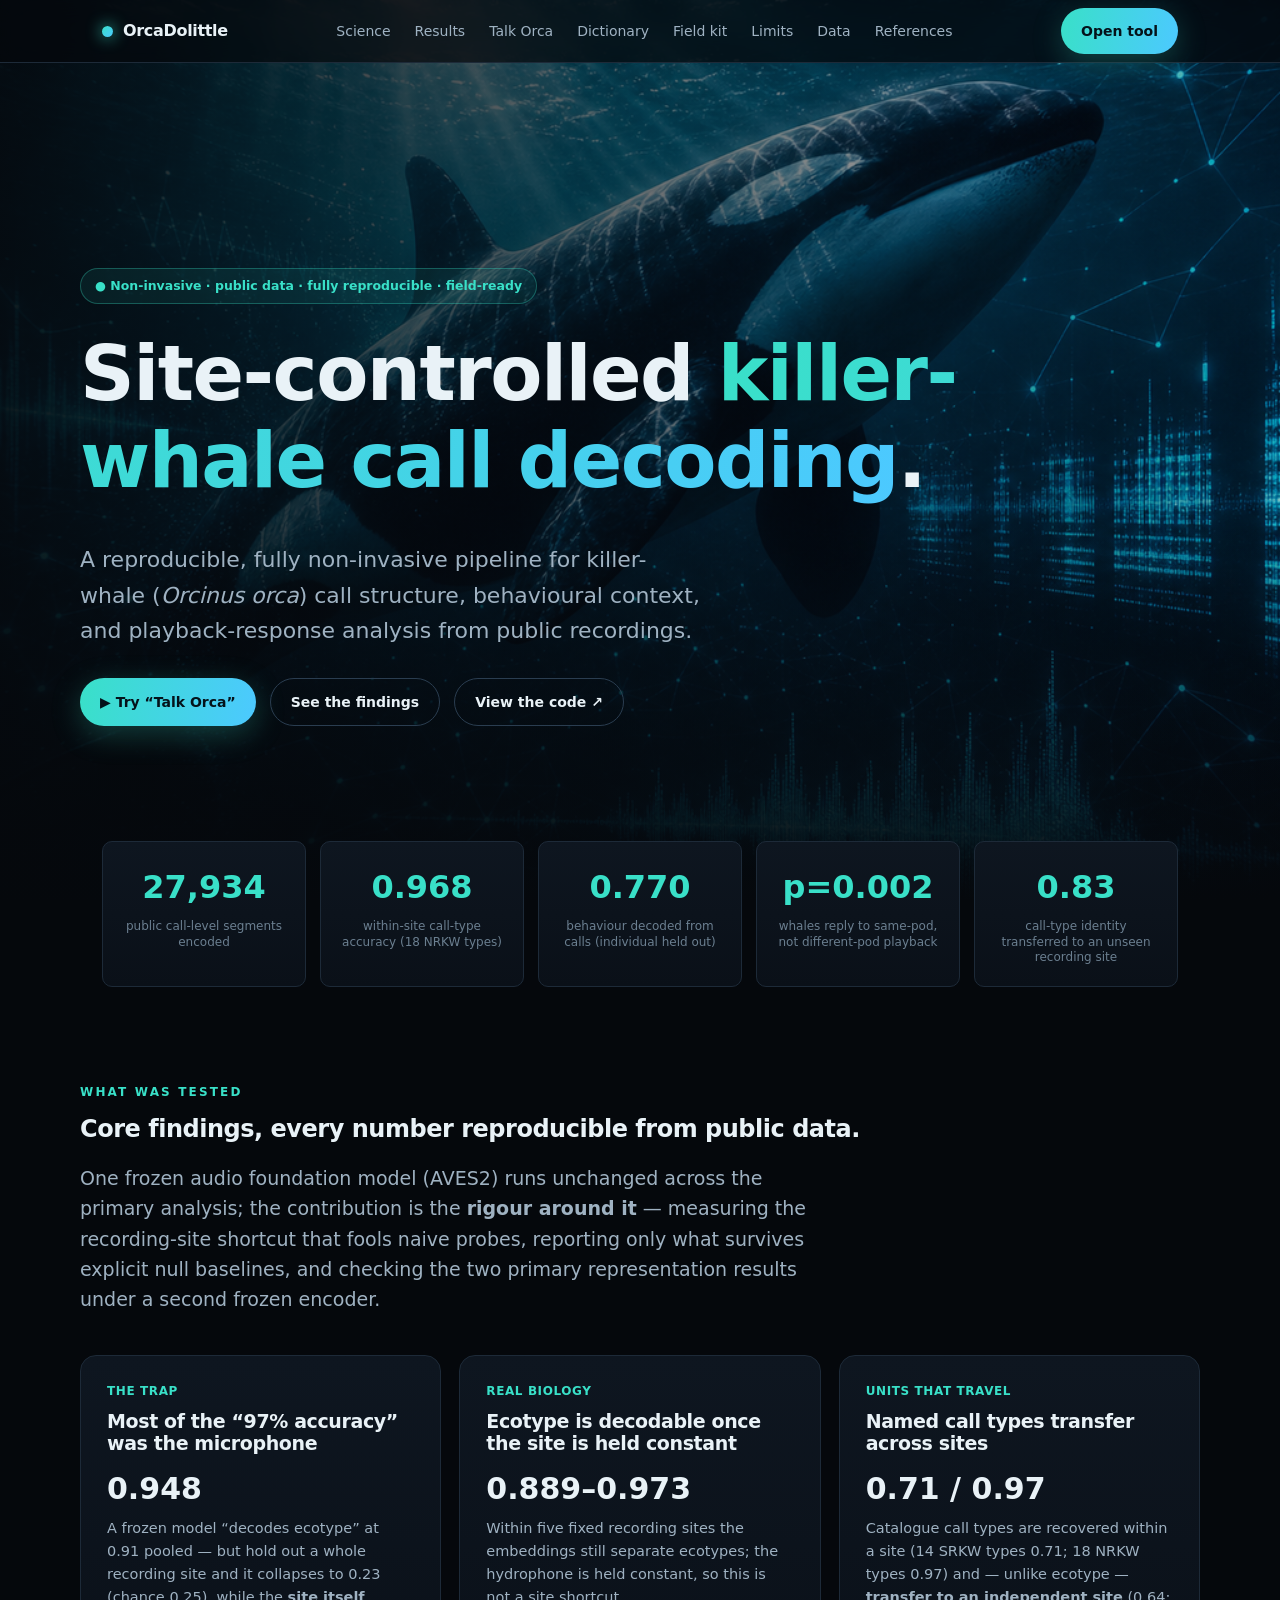
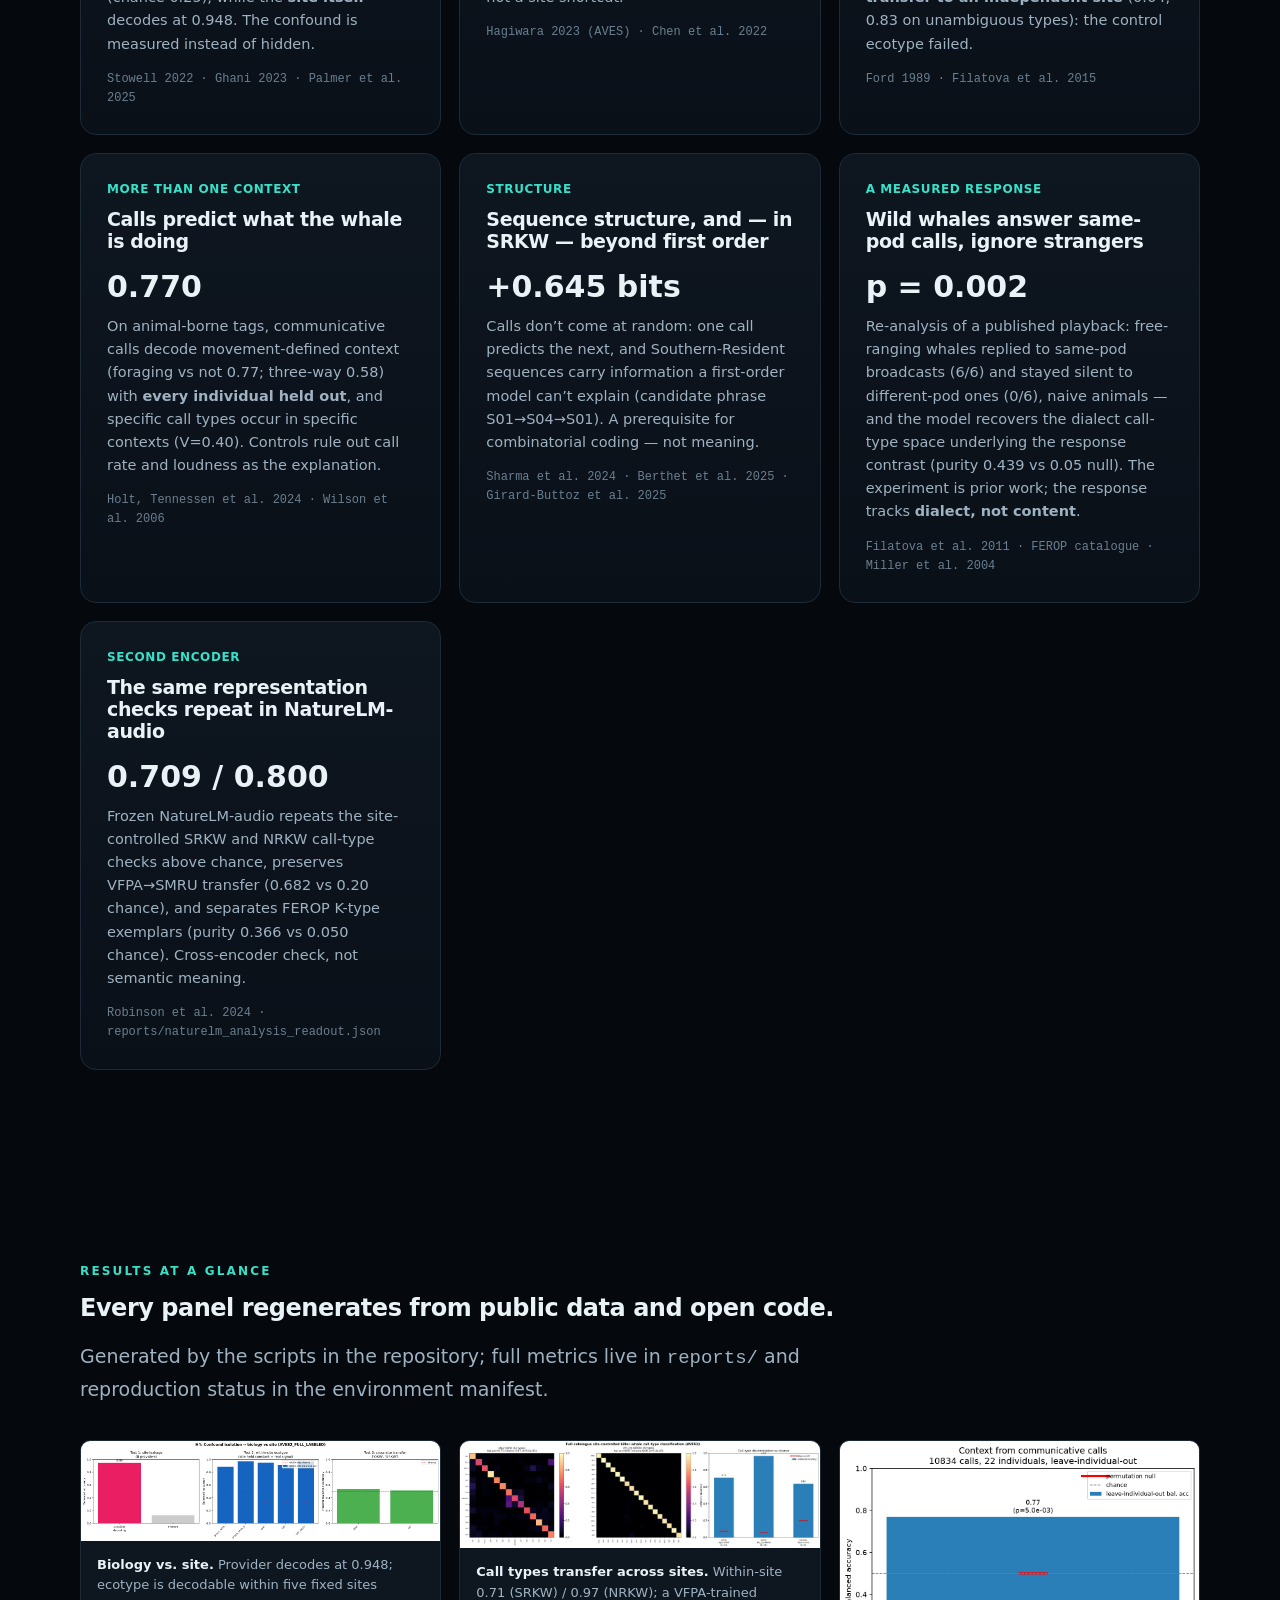
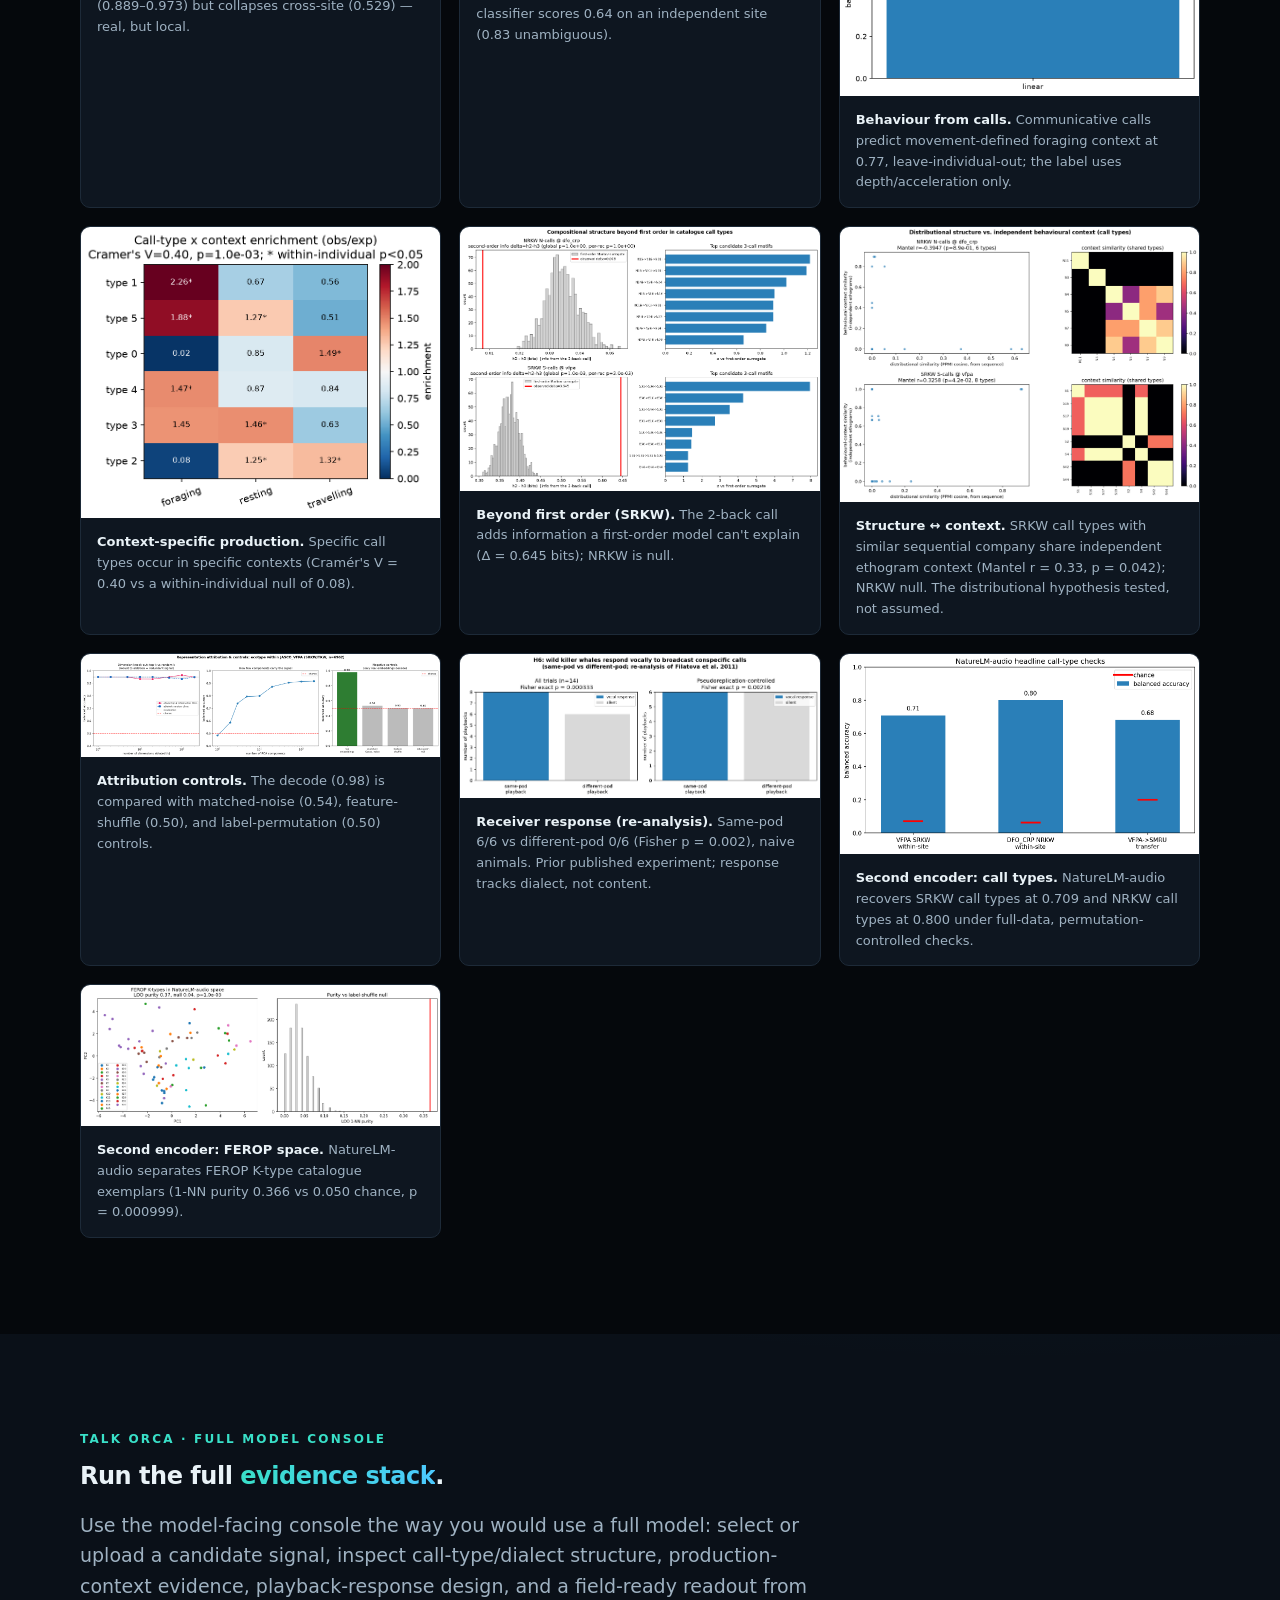
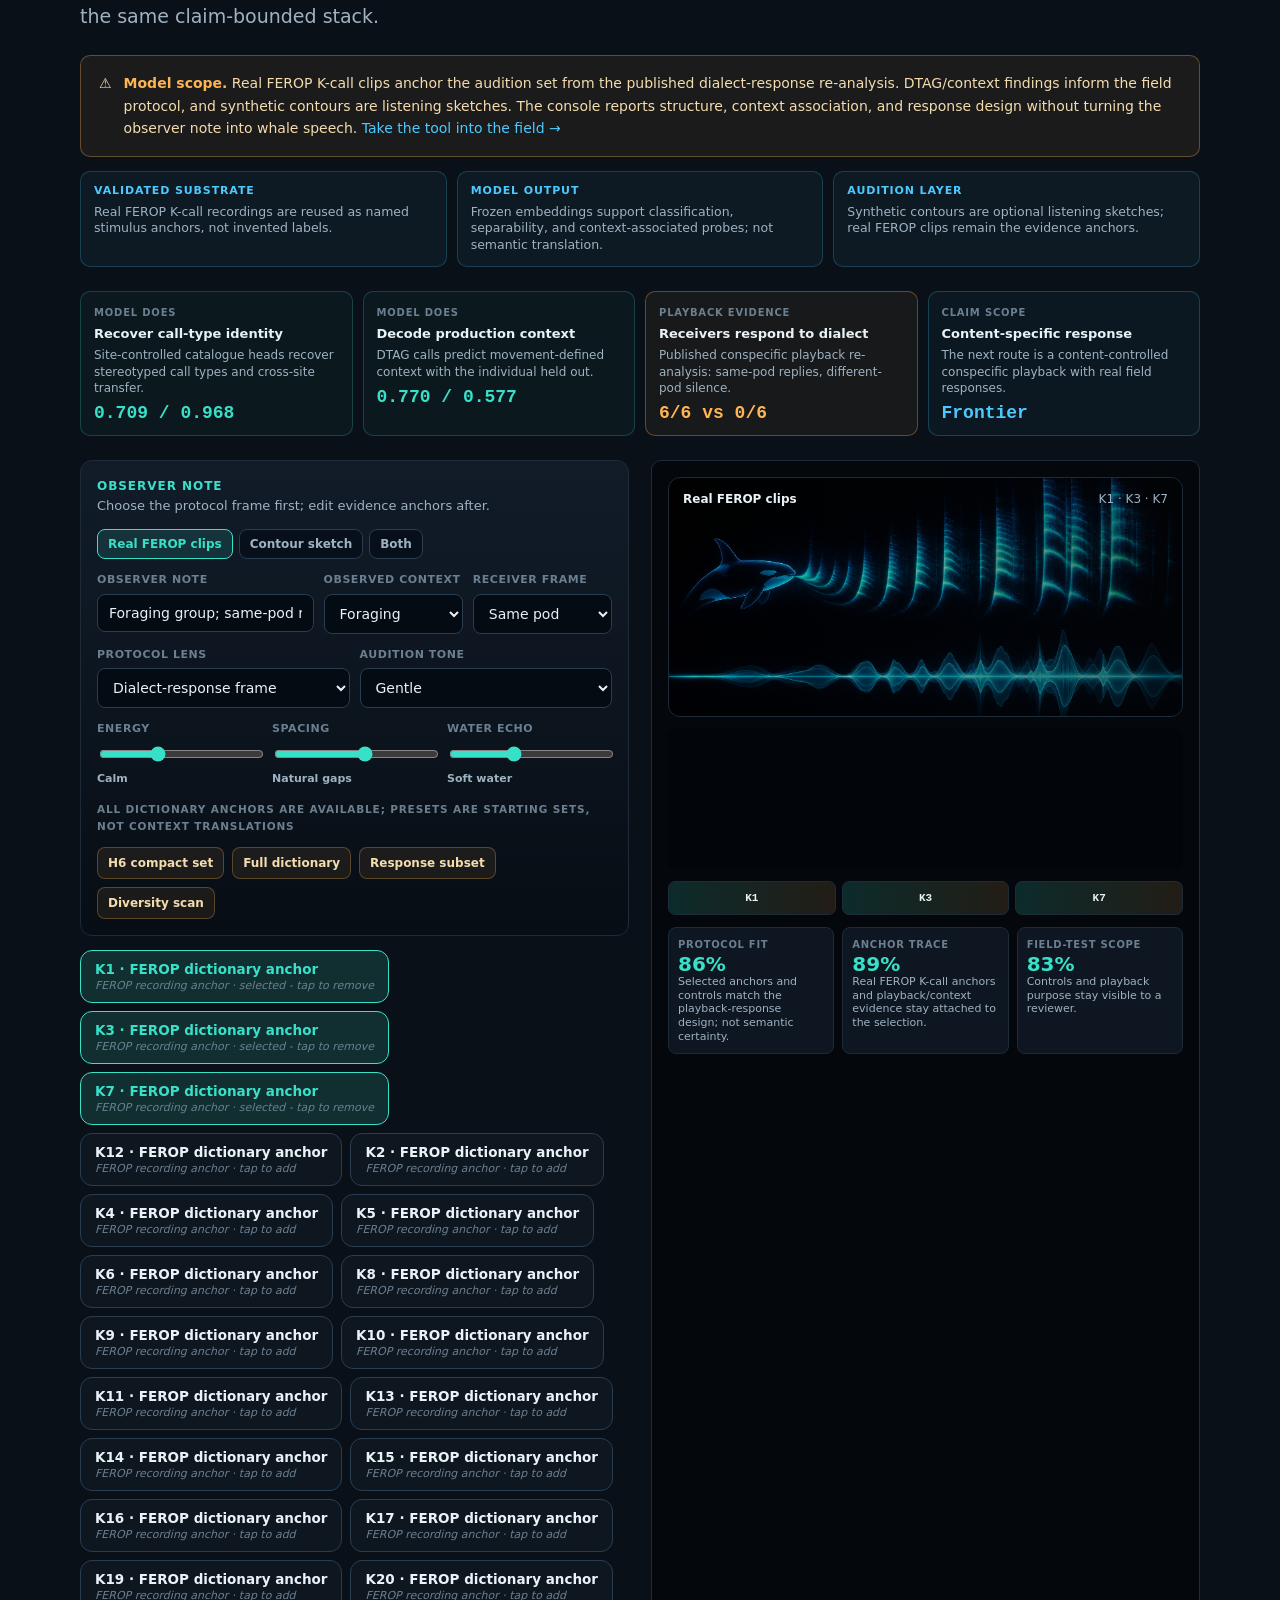
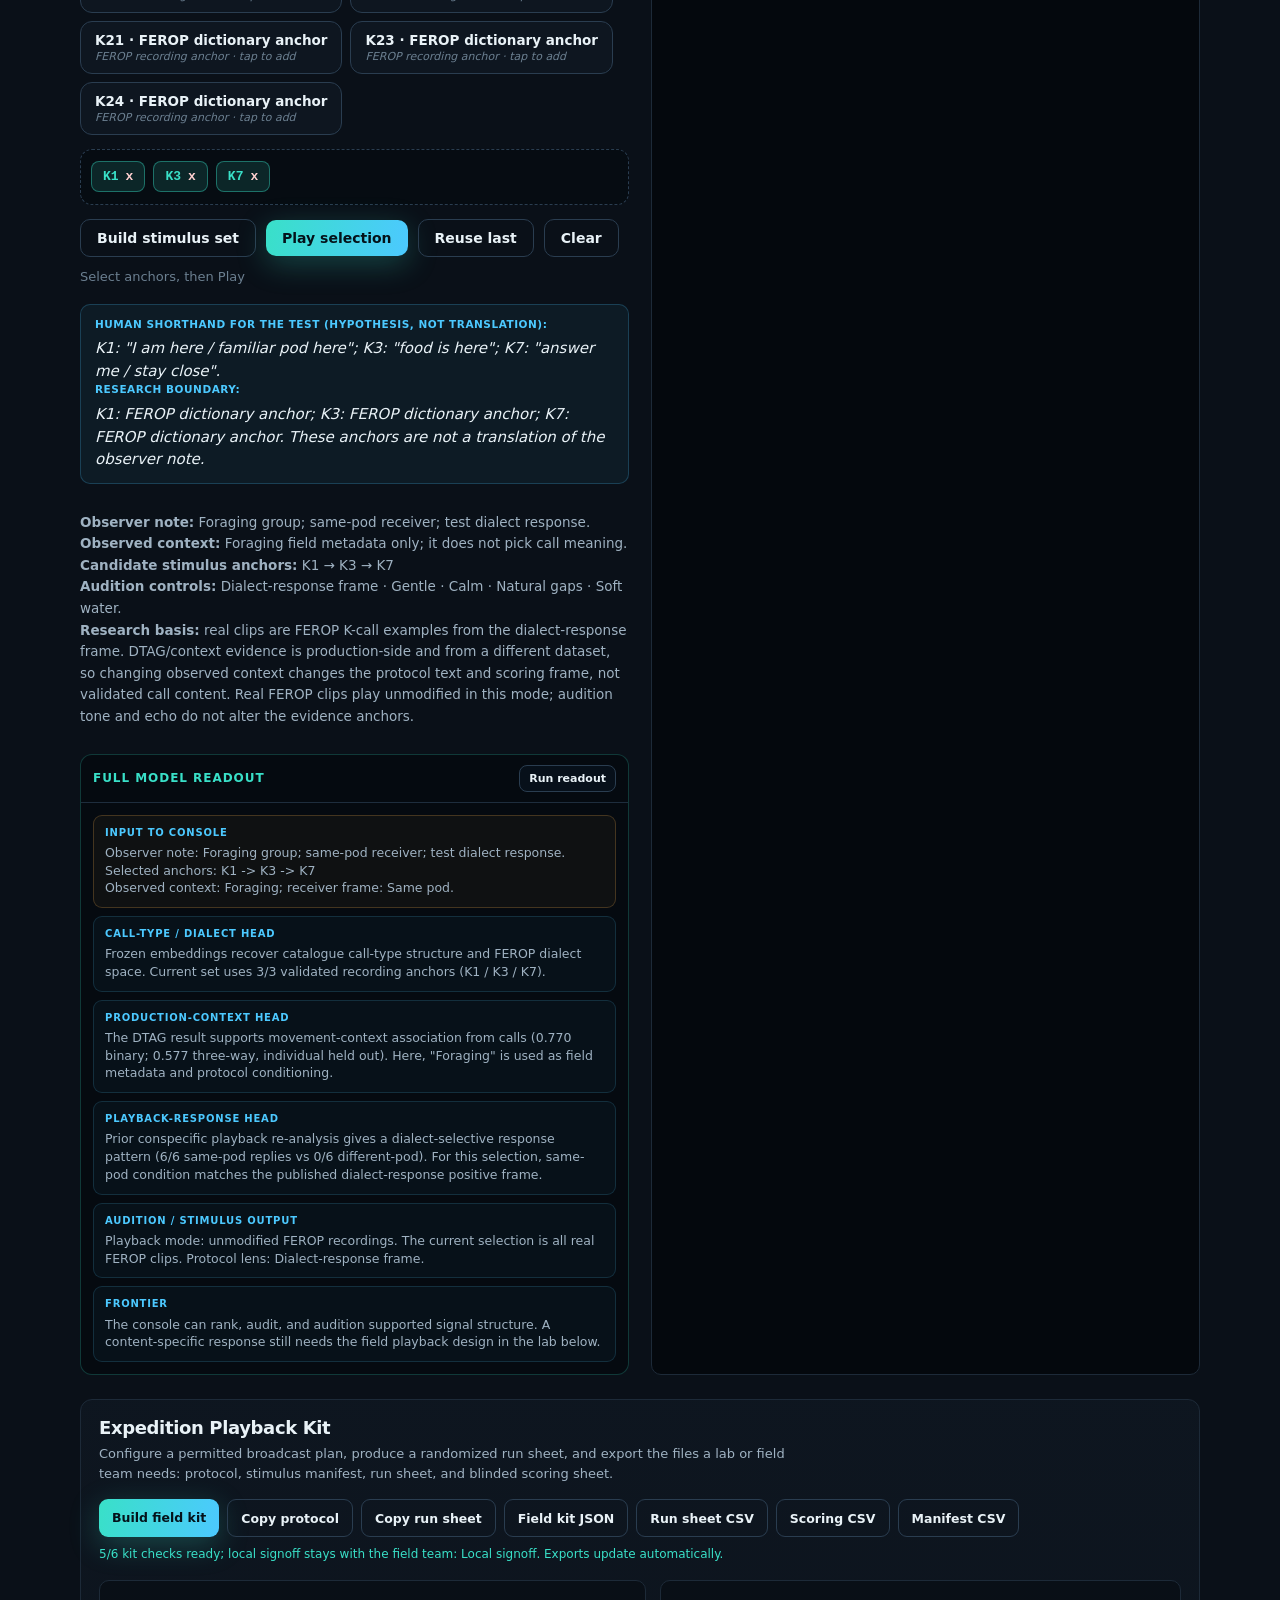
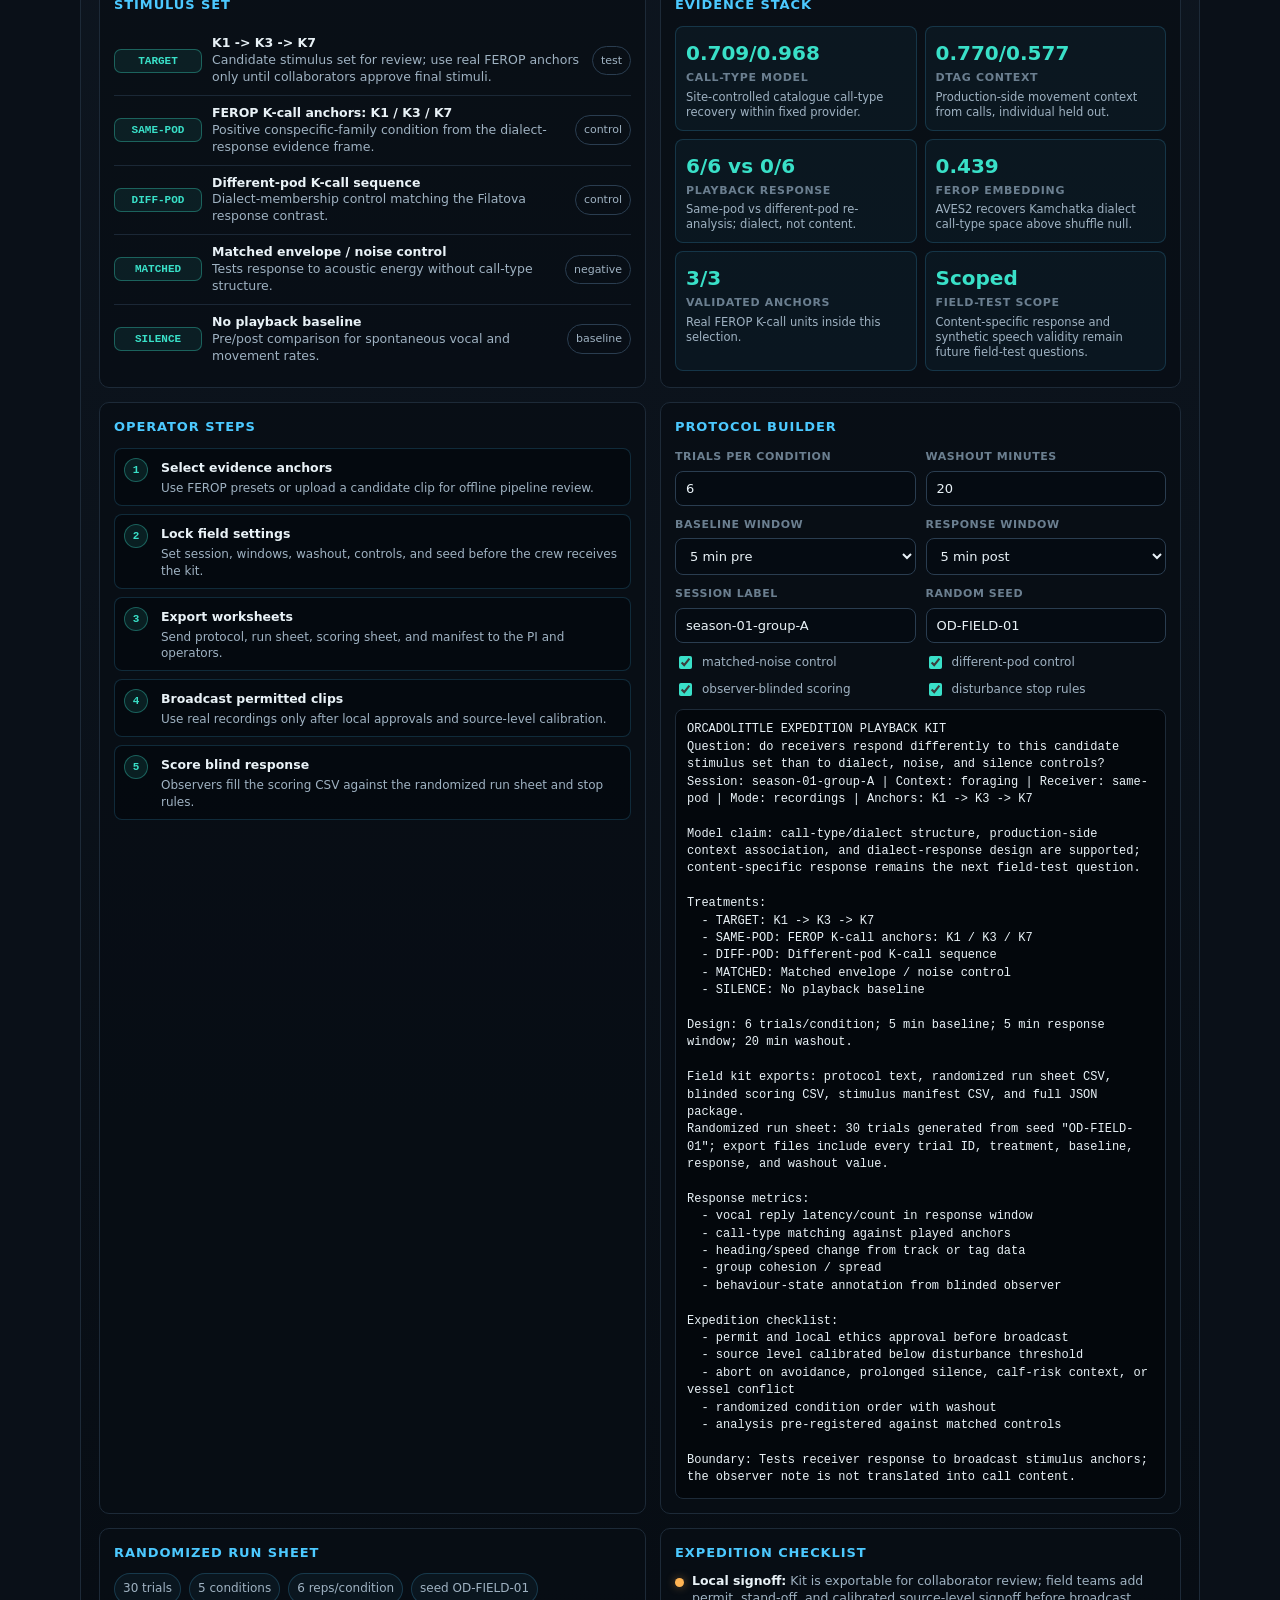
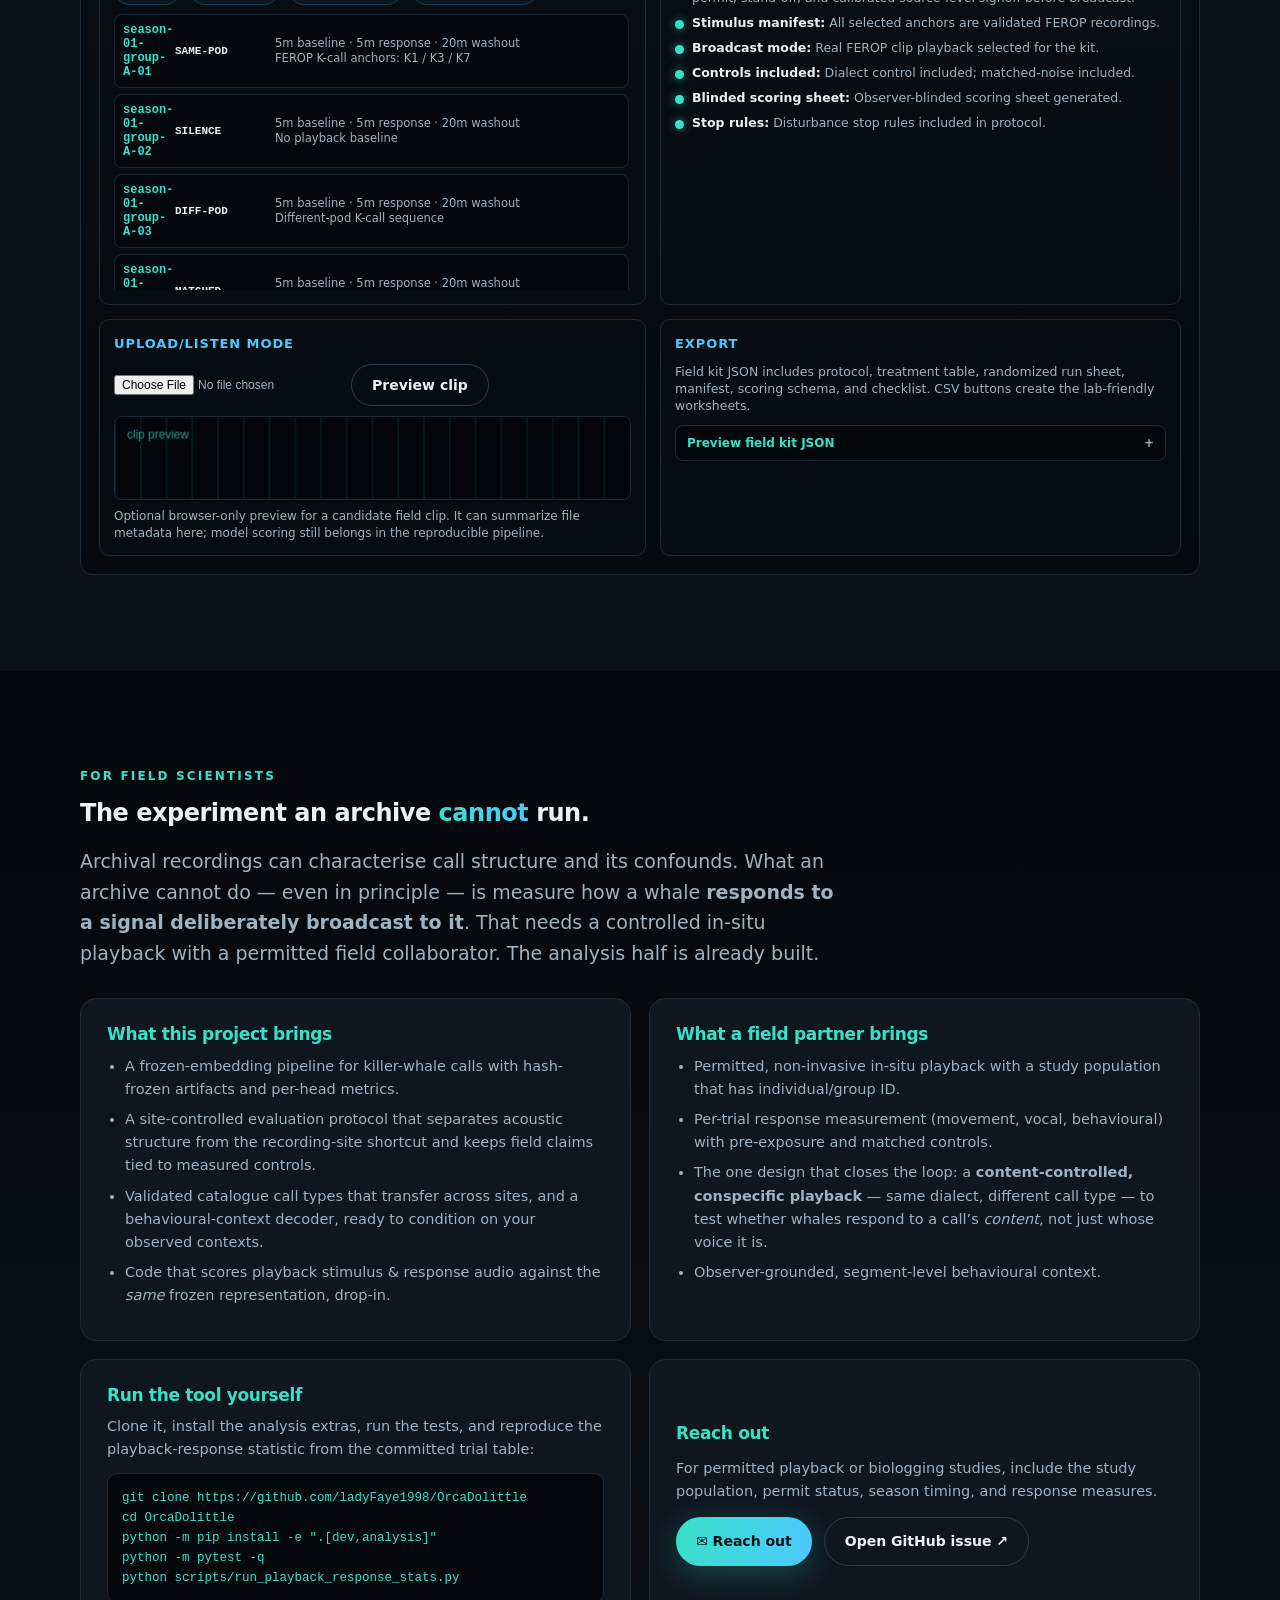
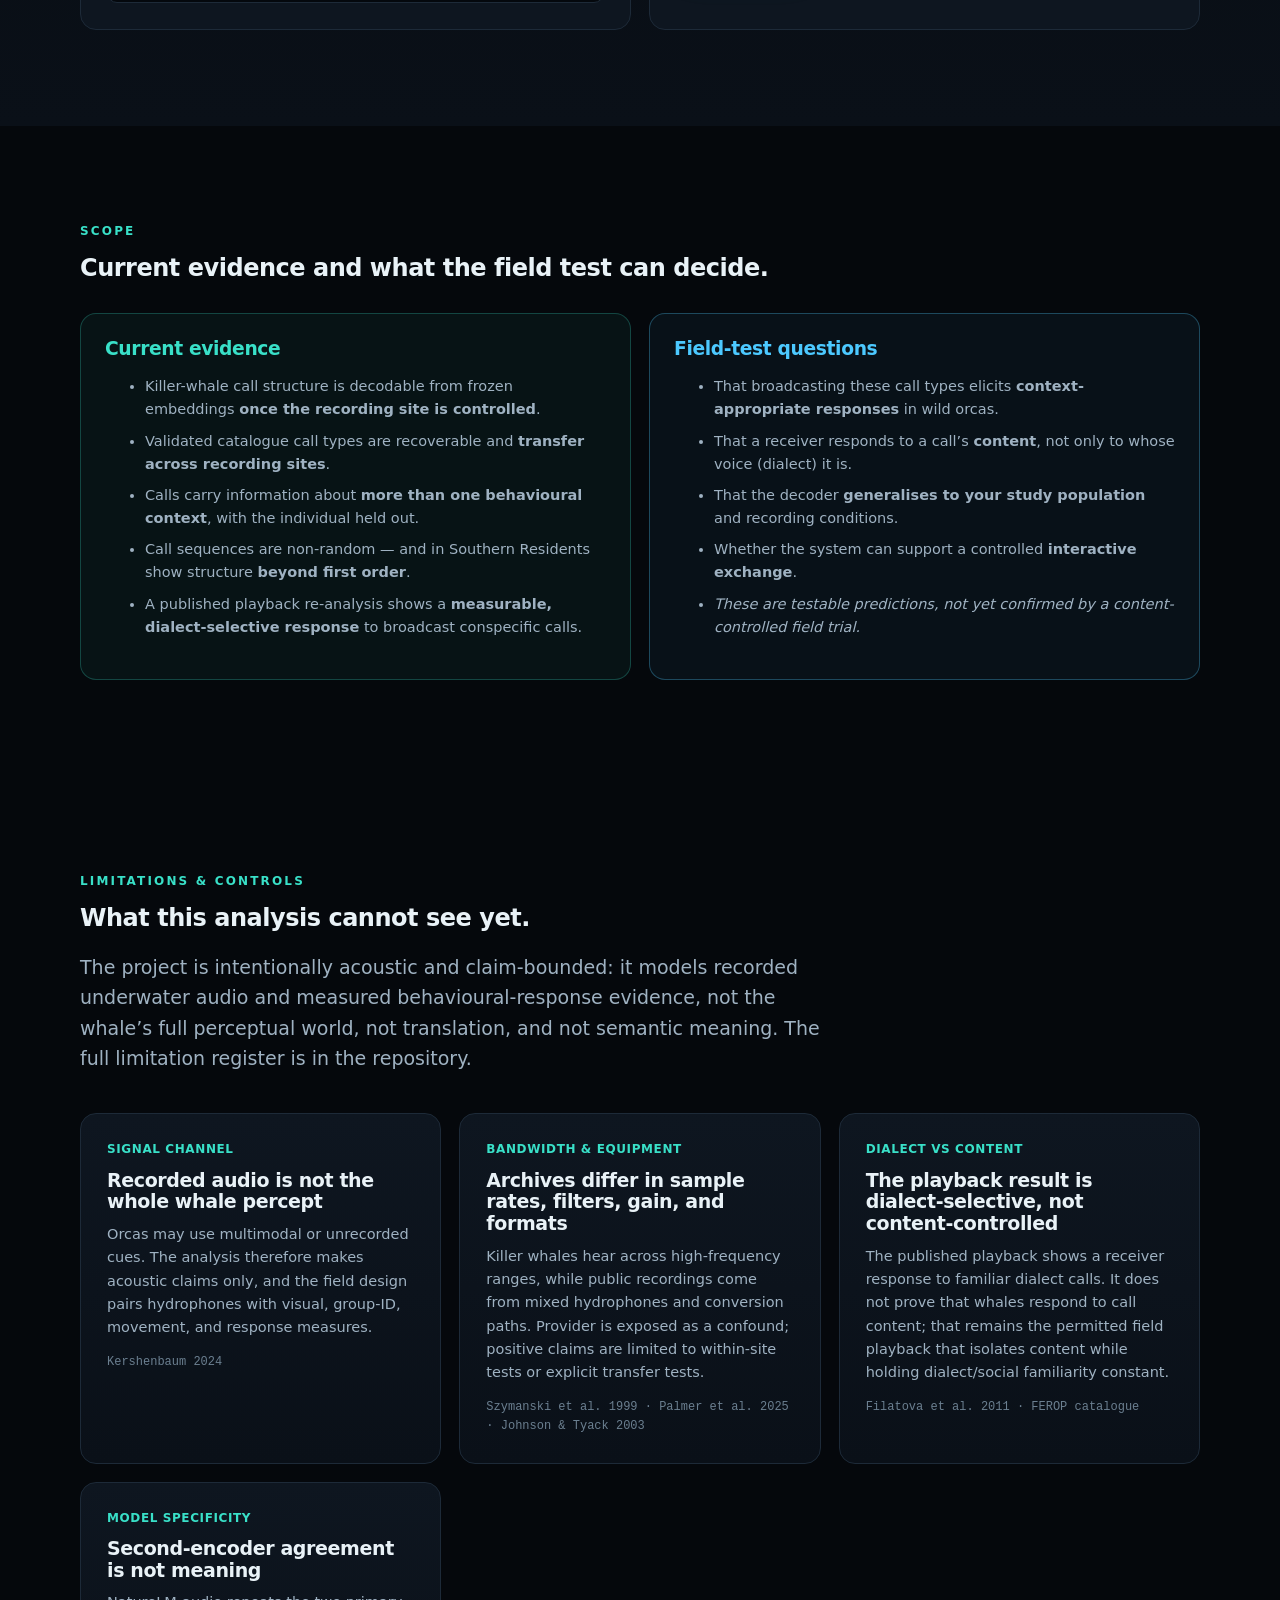
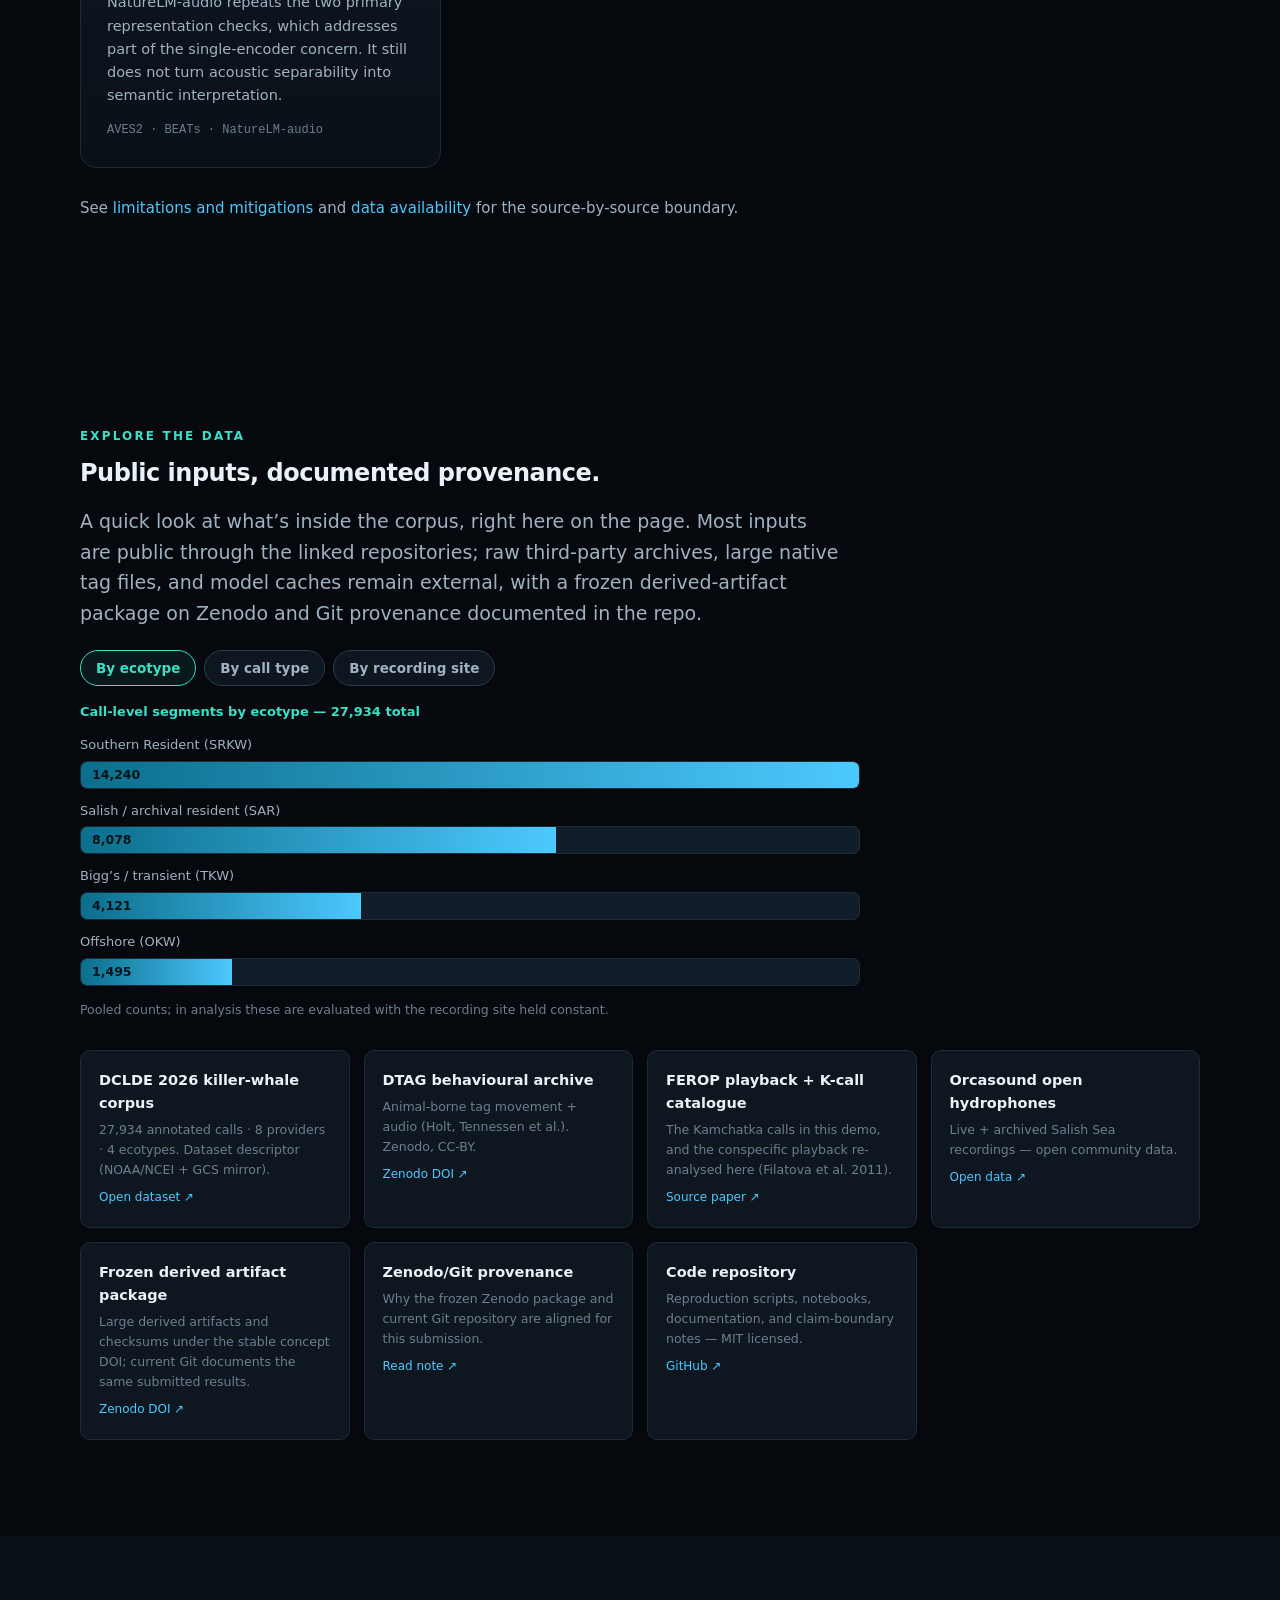
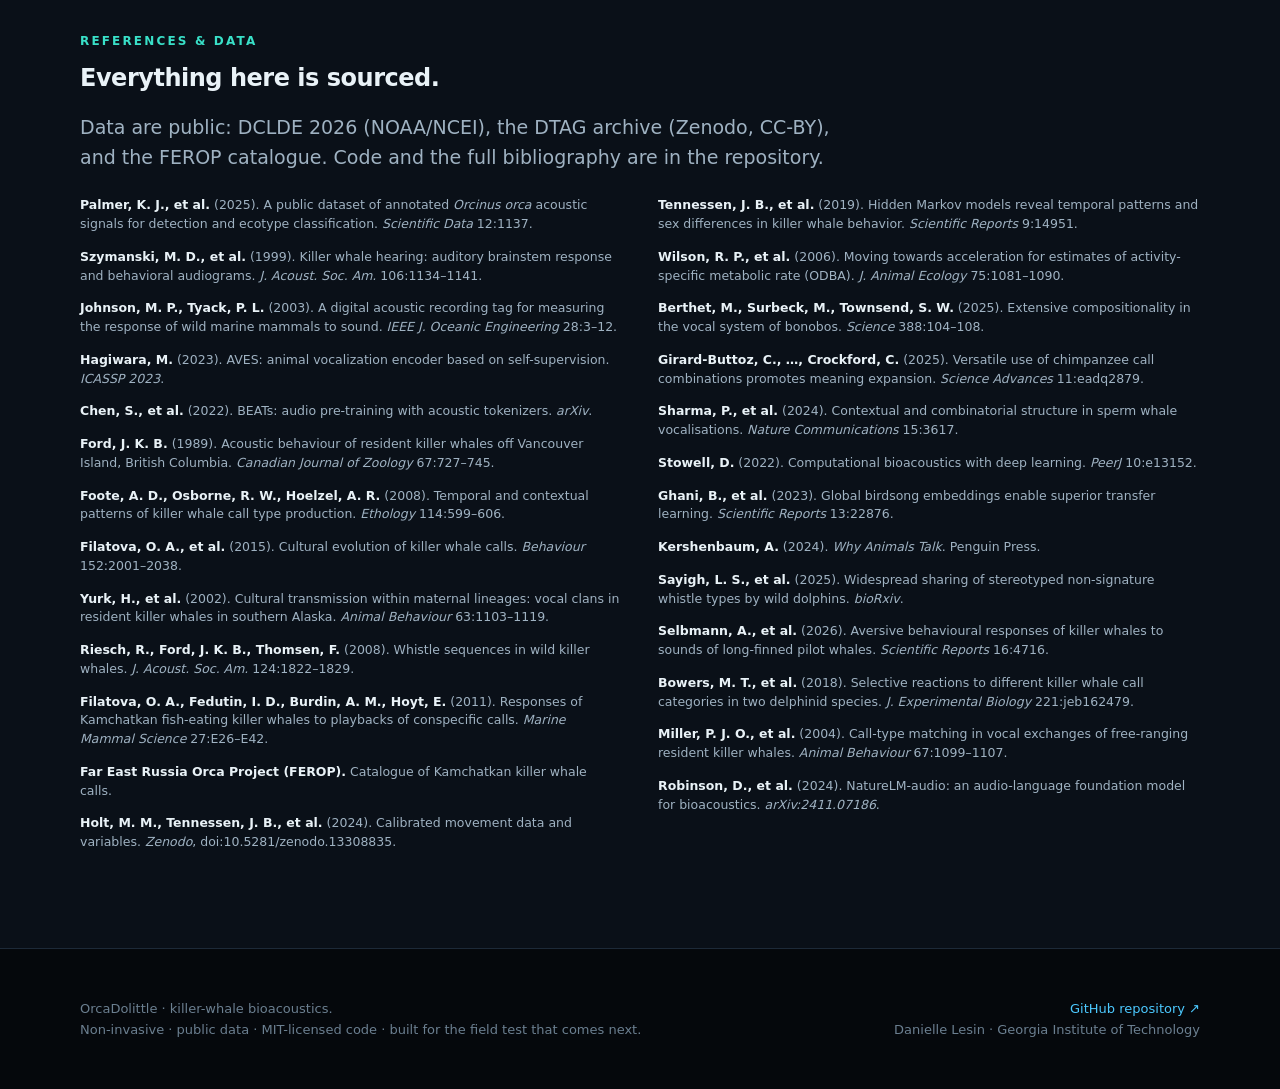
==== commit 8eda1bf3: "Clarify Zenodo provenance and stabilize site counters" ====
--- a/site/index.html
+++ b/site/index.html
@@ -111,9 +111,10 @@
 .msg .mtag{display:block;color:var(--cyan);font-size:10px;text-transform:uppercase;letter-spacing:.08em;font-weight:850;margin-bottom:4px}
 /* field */
 #field{background:linear-gradient(180deg,var(--bg),var(--bg2))}
-.two{display:grid;grid-template-columns:1fr 1fr;gap:18px;margin-top:30px}
-@media(max-width:760px){.two{grid-template-columns:1fr}}
-.panel{background:var(--panel);border:1px solid var(--border);border-radius:var(--radius);padding:26px}
+.two{display:grid;grid-template-columns:minmax(0,1fr) minmax(0,1fr);gap:18px;margin-top:30px}
+@media(max-width:760px){.two{grid-template-columns:minmax(0,1fr)}}
+.panel{background:var(--panel);border:1px solid var(--border);border-radius:var(--radius);padding:26px;min-width:0;max-width:100%}
+.panel pre{max-width:100%;white-space:pre-wrap;overflow-wrap:anywhere}
 .panel h3{font-size:17px;color:var(--teal)}
 .panel ul{margin:10px 0 0;padding-left:18px;color:var(--dim);font-size:14.5px}
 .panel li{margin:7px 0}
@@ -296,11 +297,11 @@
   </div>
 </div></header>
 <div class="stats">
-  <div class="stat"><div class="n" data-to="27934">0</div><div class="l">public call-level segments encoded</div></div>
-  <div class="stat"><div class="n" data-to="0.968" data-dec="3">0</div><div class="l">within-site call-type accuracy (18 NRKW types)</div></div>
-  <div class="stat"><div class="n" data-to="0.770" data-dec="3">0</div><div class="l">behaviour decoded from calls (individual held out)</div></div>
-  <div class="stat"><div class="n" data-pre="p=" data-to="0.002" data-dec="3">0</div><div class="l">whales reply to same-pod, not different-pod playback</div></div>
-  <div class="stat"><div class="n" data-to="0.83" data-dec="2">0</div><div class="l">call-type identity transferred to an unseen recording site</div></div>
+  <div class="stat"><div class="n" data-to="27934">27,934</div><div class="l">public call-level segments encoded</div></div>
+  <div class="stat"><div class="n" data-to="0.968" data-dec="3">0.968</div><div class="l">within-site call-type accuracy (18 NRKW types)</div></div>
+  <div class="stat"><div class="n" data-to="0.770" data-dec="3">0.770</div><div class="l">behaviour decoded from calls (individual held out)</div></div>
+  <div class="stat"><div class="n" data-pre="p=" data-to="0.002" data-dec="3">p=0.002</div><div class="l">whales reply to same-pod, not different-pod playback</div></div>
+  <div class="stat"><div class="n" data-to="0.83" data-dec="2">0.83</div><div class="l">call-type identity transferred to an unseen recording site</div></div>
 </div>
 <section id="work"><div class="wrap">
   <div class="eyebrow reveal">What was tested</div>
@@ -601,7 +602,7 @@
 <section id="explore"><div class="wrap">
   <div class="eyebrow reveal">Explore the data</div>
   <h2 class="reveal">Public inputs, documented provenance.</h2>
-  <p class="lead reveal">A quick look at what’s inside the corpus, right here on the page. Most inputs are public through the linked repositories; raw third-party archives, large native tag files, and model caches remain external, with derived artifacts deposited on Zenodo and provenance documented in the repo.</p>
+  <p class="lead reveal">A quick look at what’s inside the corpus, right here on the page. Most inputs are public through the linked repositories; raw third-party archives, large native tag files, and model caches remain external, with a frozen derived-artifact package on Zenodo and Git provenance documented in the repo.</p>
   <div class="reveal">
     <div class="dbtabs">
       <button class="dbtab active" data-db="ecotype">By ecotype</button>
@@ -617,7 +618,8 @@
     <a class="dblink reveal" href="https://doi.org/10.5281/zenodo.13308835" target="_blank" rel="noopener"><div class="t">DTAG behavioural archive</div><div class="d">Animal-borne tag movement + audio (Holt, Tennessen et al.). Zenodo, CC-BY.</div><span class="go">Zenodo DOI ↗</span></a>
     <a class="dblink reveal" href="https://doi.org/10.1111/j.1748-7692.2010.00433.x" target="_blank" rel="noopener"><div class="t">FEROP playback + K-call catalogue</div><div class="d">The Kamchatka calls in this demo, and the conspecific playback re-analysed here (Filatova et al. 2011).</div><span class="go">Source paper ↗</span></a>
     <a class="dblink reveal" href="https://www.orcasound.net" target="_blank" rel="noopener"><div class="t">Orcasound open hydrophones</div><div class="d">Live + archived Salish Sea recordings — open community data.</div><span class="go">Open data ↗</span></a>
-    <a class="dblink reveal" href="https://doi.org/10.5281/zenodo.21030082" target="_blank" rel="noopener"><div class="t">Derived artifact package</div><div class="d">Frozen embeddings, DTAG derived context artifacts, metrics, figures, and provenance tables.</div><span class="go">Zenodo DOI ↗</span></a>
+    <a class="dblink reveal" href="https://doi.org/10.5281/zenodo.21030081" target="_blank" rel="noopener"><div class="t">Frozen derived artifact package</div><div class="d">Large derived artifacts and checksums under the stable concept DOI; current Git documents the same submitted results.</div><span class="go">Zenodo DOI ↗</span></a>
+    <a class="dblink reveal" href="https://github.com/ladyFaye1998/OrcaDolittle/blob/main/docs/artifact_provenance.md" target="_blank" rel="noopener"><div class="t">Zenodo/Git provenance</div><div class="d">Why the frozen Zenodo package and current Git repository are aligned for this submission.</div><span class="go">Read note ↗</span></a>
     <a class="dblink reveal" href="https://github.com/ladyFaye1998/OrcaDolittle" target="_blank" rel="noopener"><div class="t">Code repository</div><div class="d">Reproduction scripts, notebooks, documentation, and claim-boundary notes — MIT licensed.</div><span class="go">GitHub ↗</span></a>
   </div>
 </div></section>
@@ -666,16 +668,15 @@
 const io=new IntersectionObserver((es)=>{es.forEach(e=>{if(e.isIntersecting){e.target.classList.add('in');io.unobserve(e.target);}});},{threshold:0.12});
 document.querySelectorAll('.reveal').forEach(el=>io.observe(el));
 
-// animated counters
-function animateCounter(el){
-  const to=parseFloat(el.dataset.to), dec=parseInt(el.dataset.dec||'0'), pre=el.dataset.pre||'';
-  const dur=1100, t0=performance.now();
-  const fmt=(v)=>pre+(dec>0?v.toFixed(dec):Math.round(v).toLocaleString());
-  function step(t){const k=Math.min(1,(t-t0)/dur);const e=1-Math.pow(1-k,3);el.textContent=fmt(to*e);if(k<1)requestAnimationFrame(step);else el.textContent=fmt(to);}
-  requestAnimationFrame(step);
-}
-const cio=new IntersectionObserver((es)=>{es.forEach(e=>{if(e.isIntersecting){animateCounter(e.target);cio.unobserve(e.target);}});},{threshold:0.6});
-document.querySelectorAll('.stat .n').forEach(el=>cio.observe(el));
+// stable counters
+function formatCounter(el, value){
+  const dec=parseInt(el.dataset.dec||'0'), pre=el.dataset.pre||'';
+  return pre+(dec>0?value.toFixed(dec):Math.round(value).toLocaleString());
+}
+function setCounter(el){
+  el.textContent=formatCounter(el, parseFloat(el.dataset.to));
+}
+document.querySelectorAll('.stat .n').forEach(setCounter);
 
 // ---- Talk Orca: context builder + reusable recordings + synthetic sketch ----
 let ac=null, bus=null, analyser=null, wetGain=null, delayNode=null, freqData=null, rafId=null, buffers={}, activeNodes=[], playRun=0, mode='recordings';
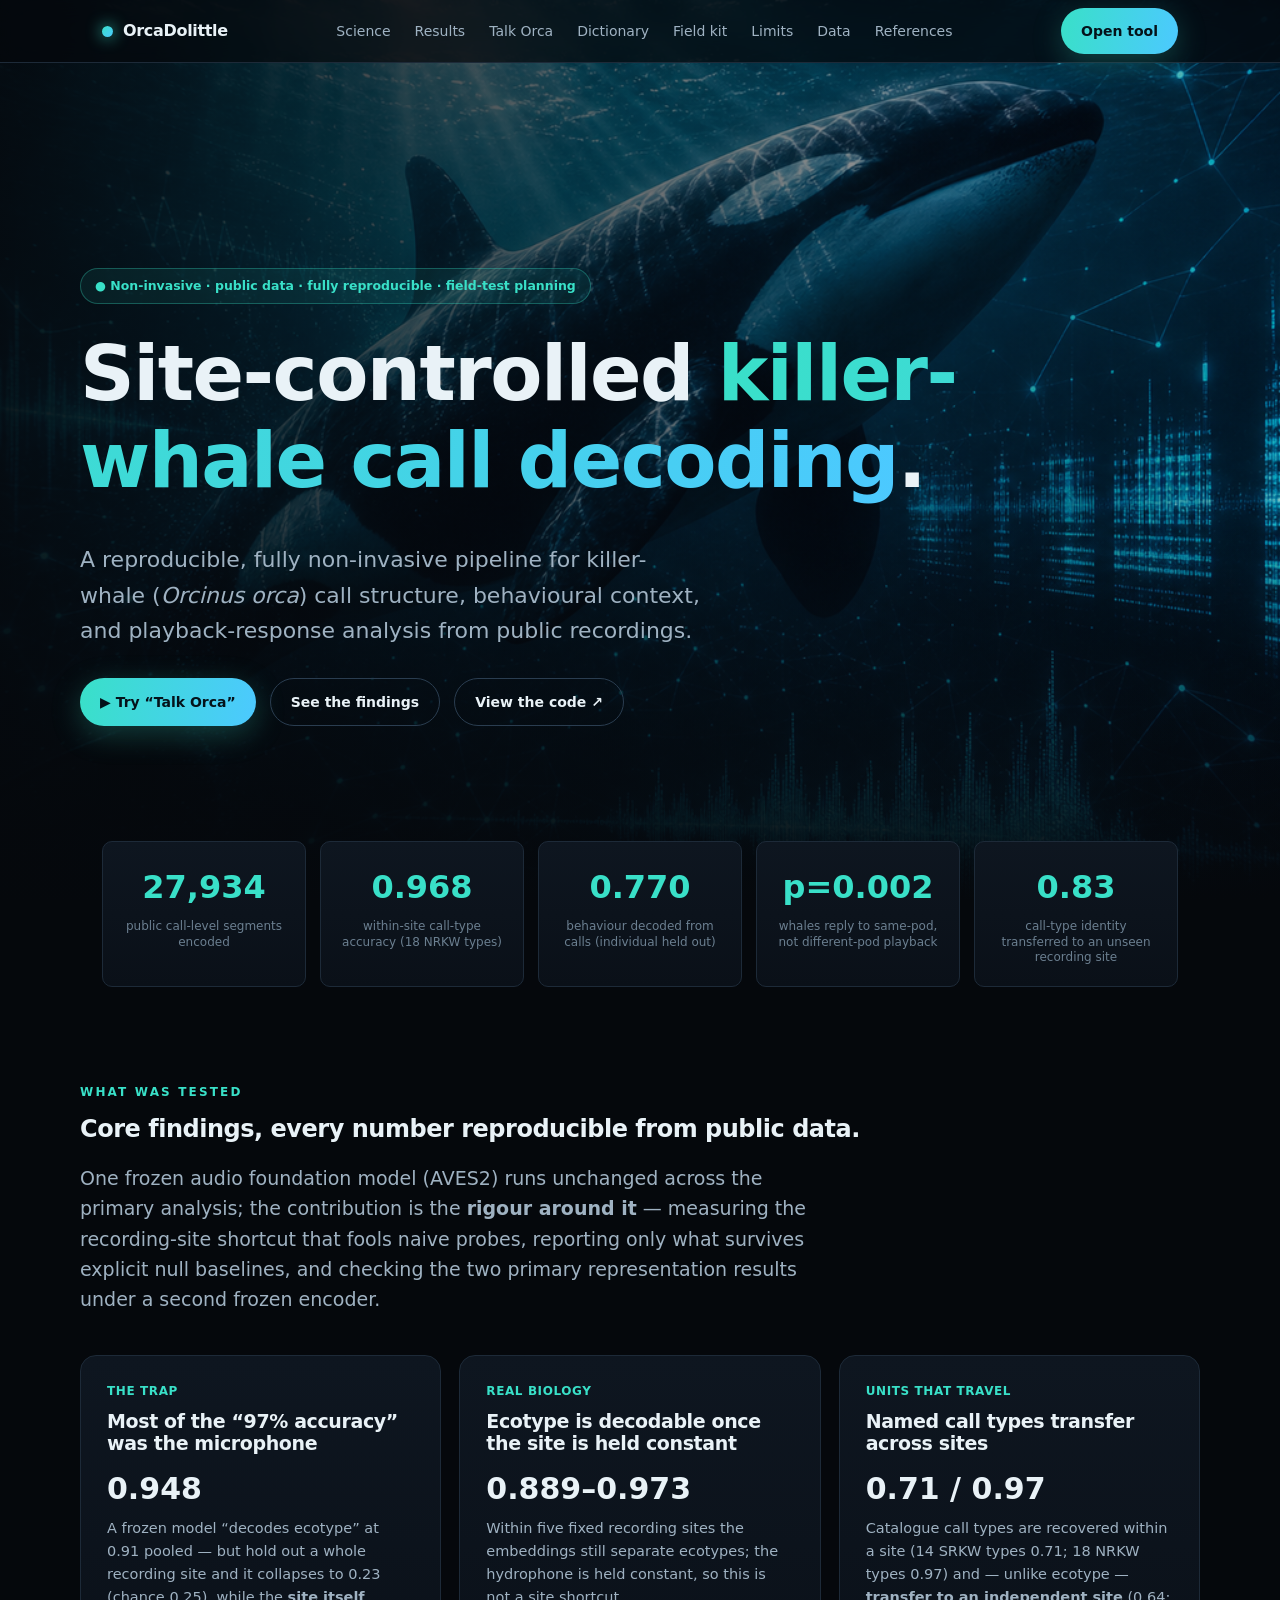
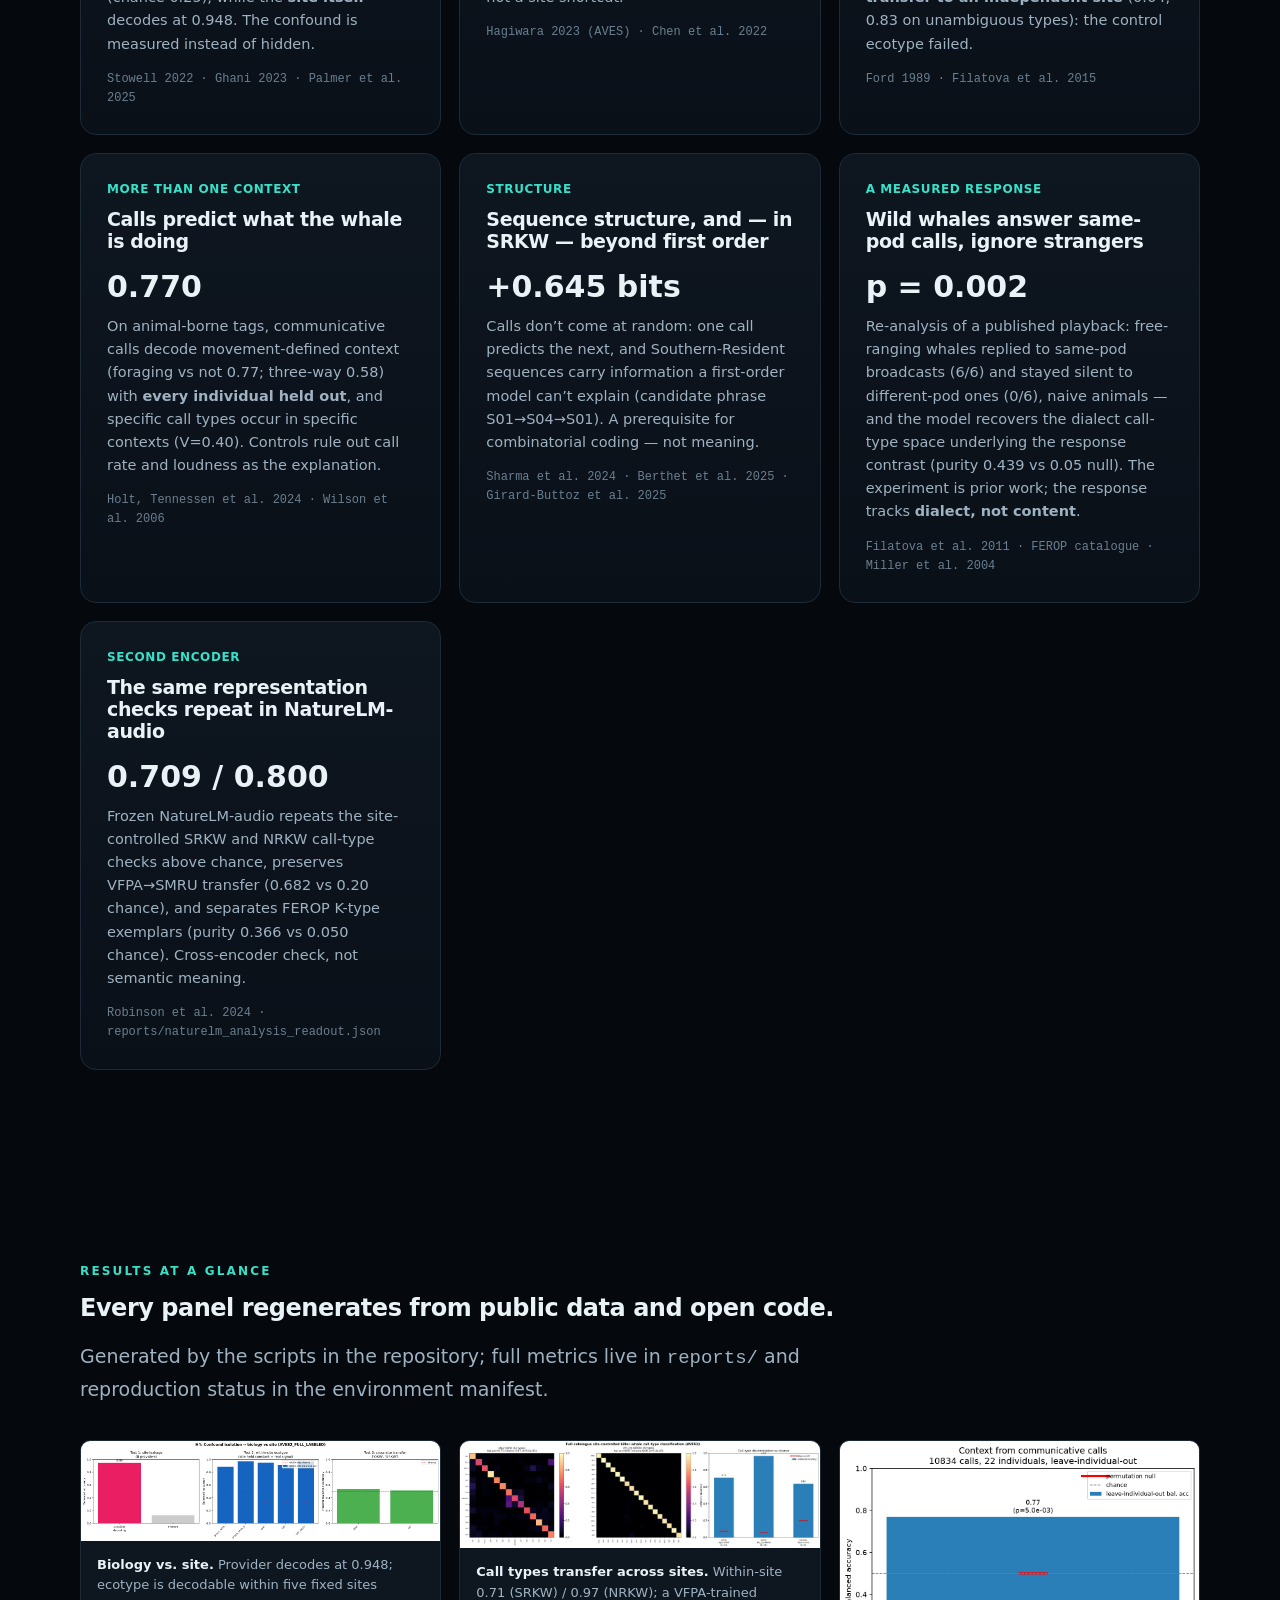
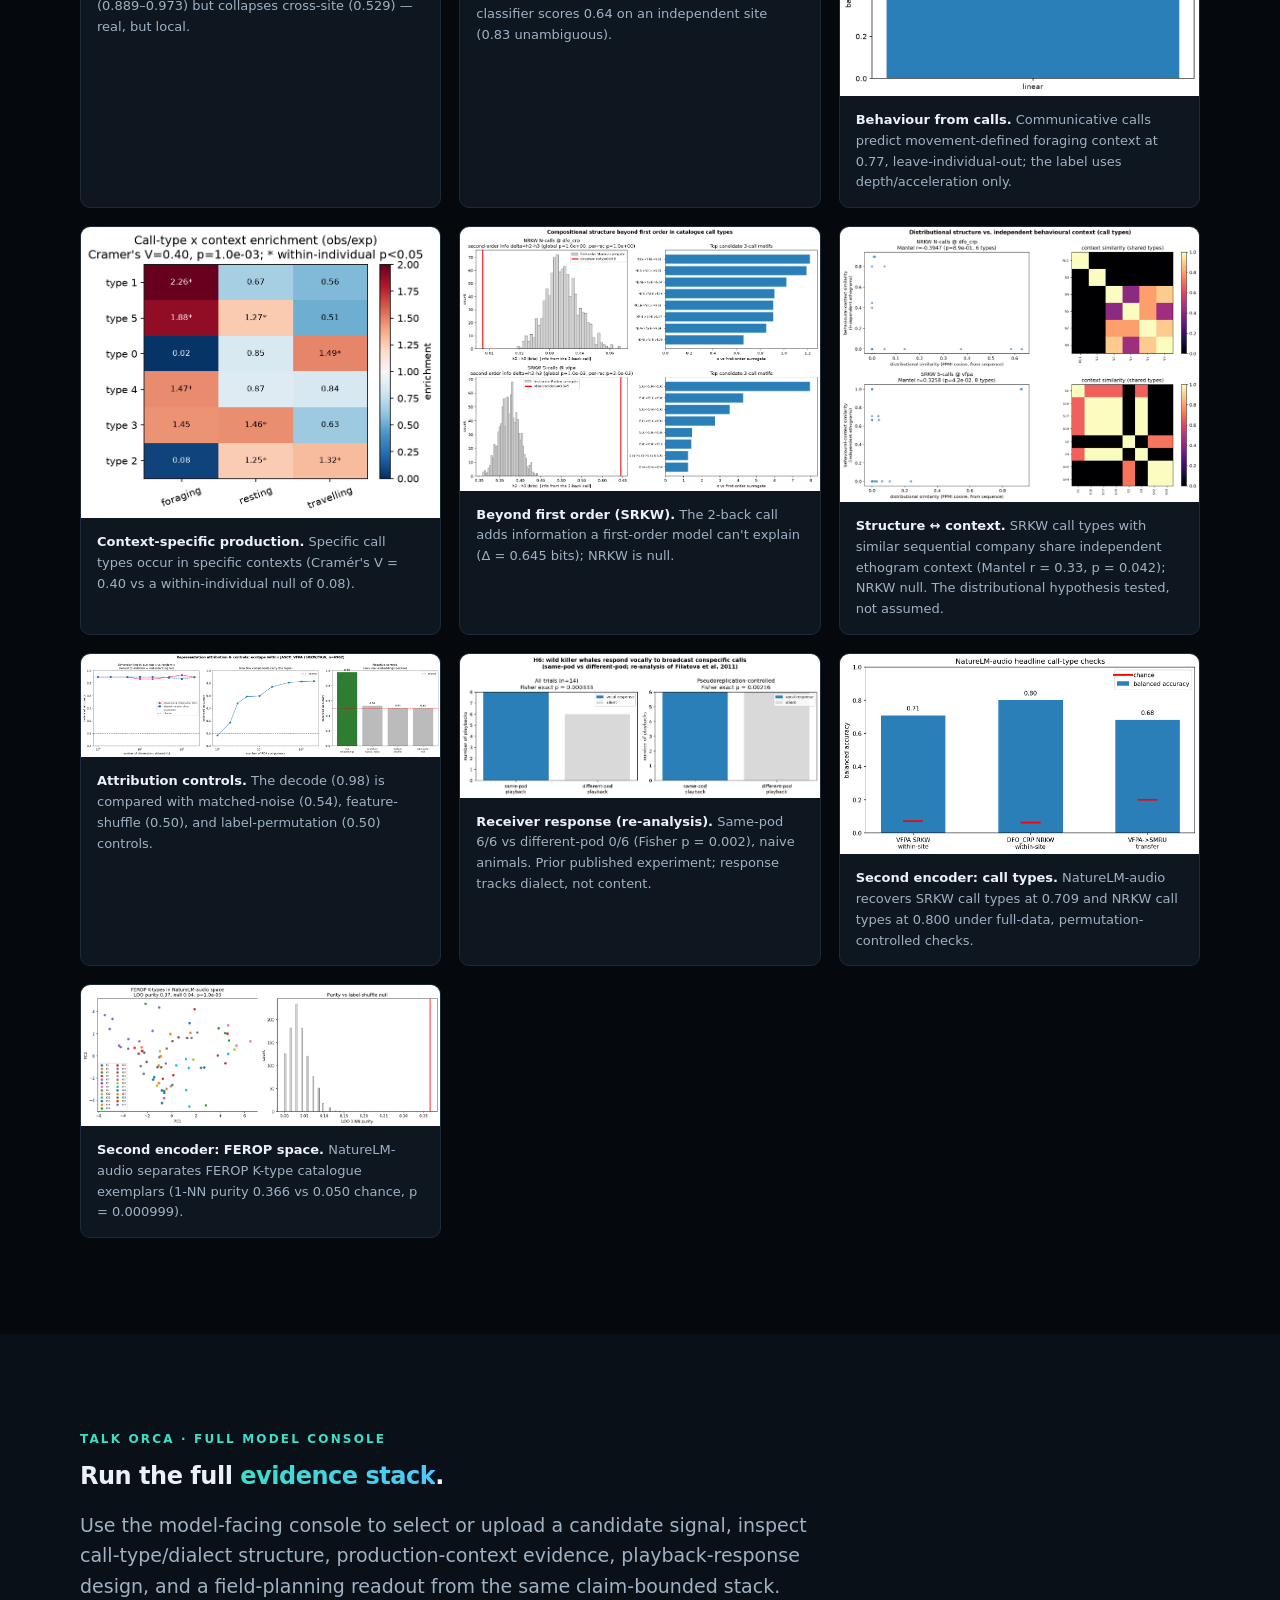
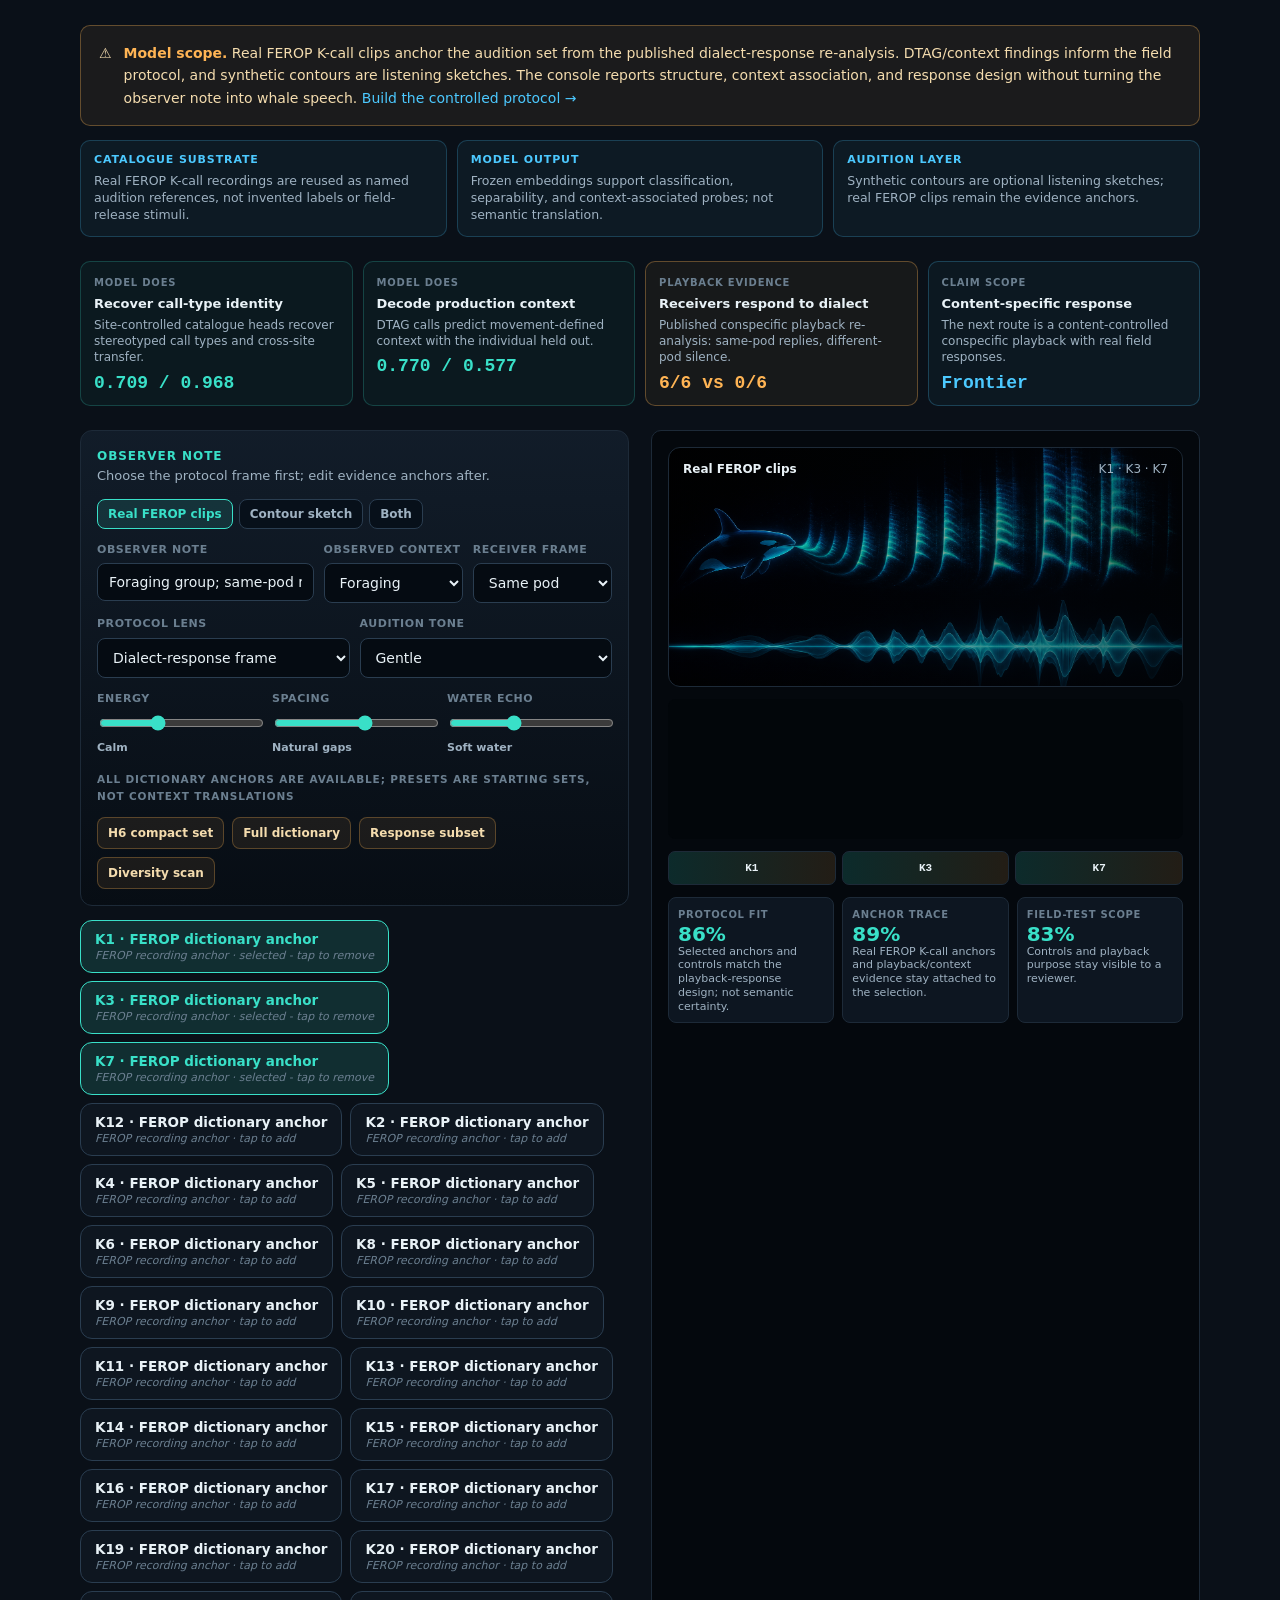
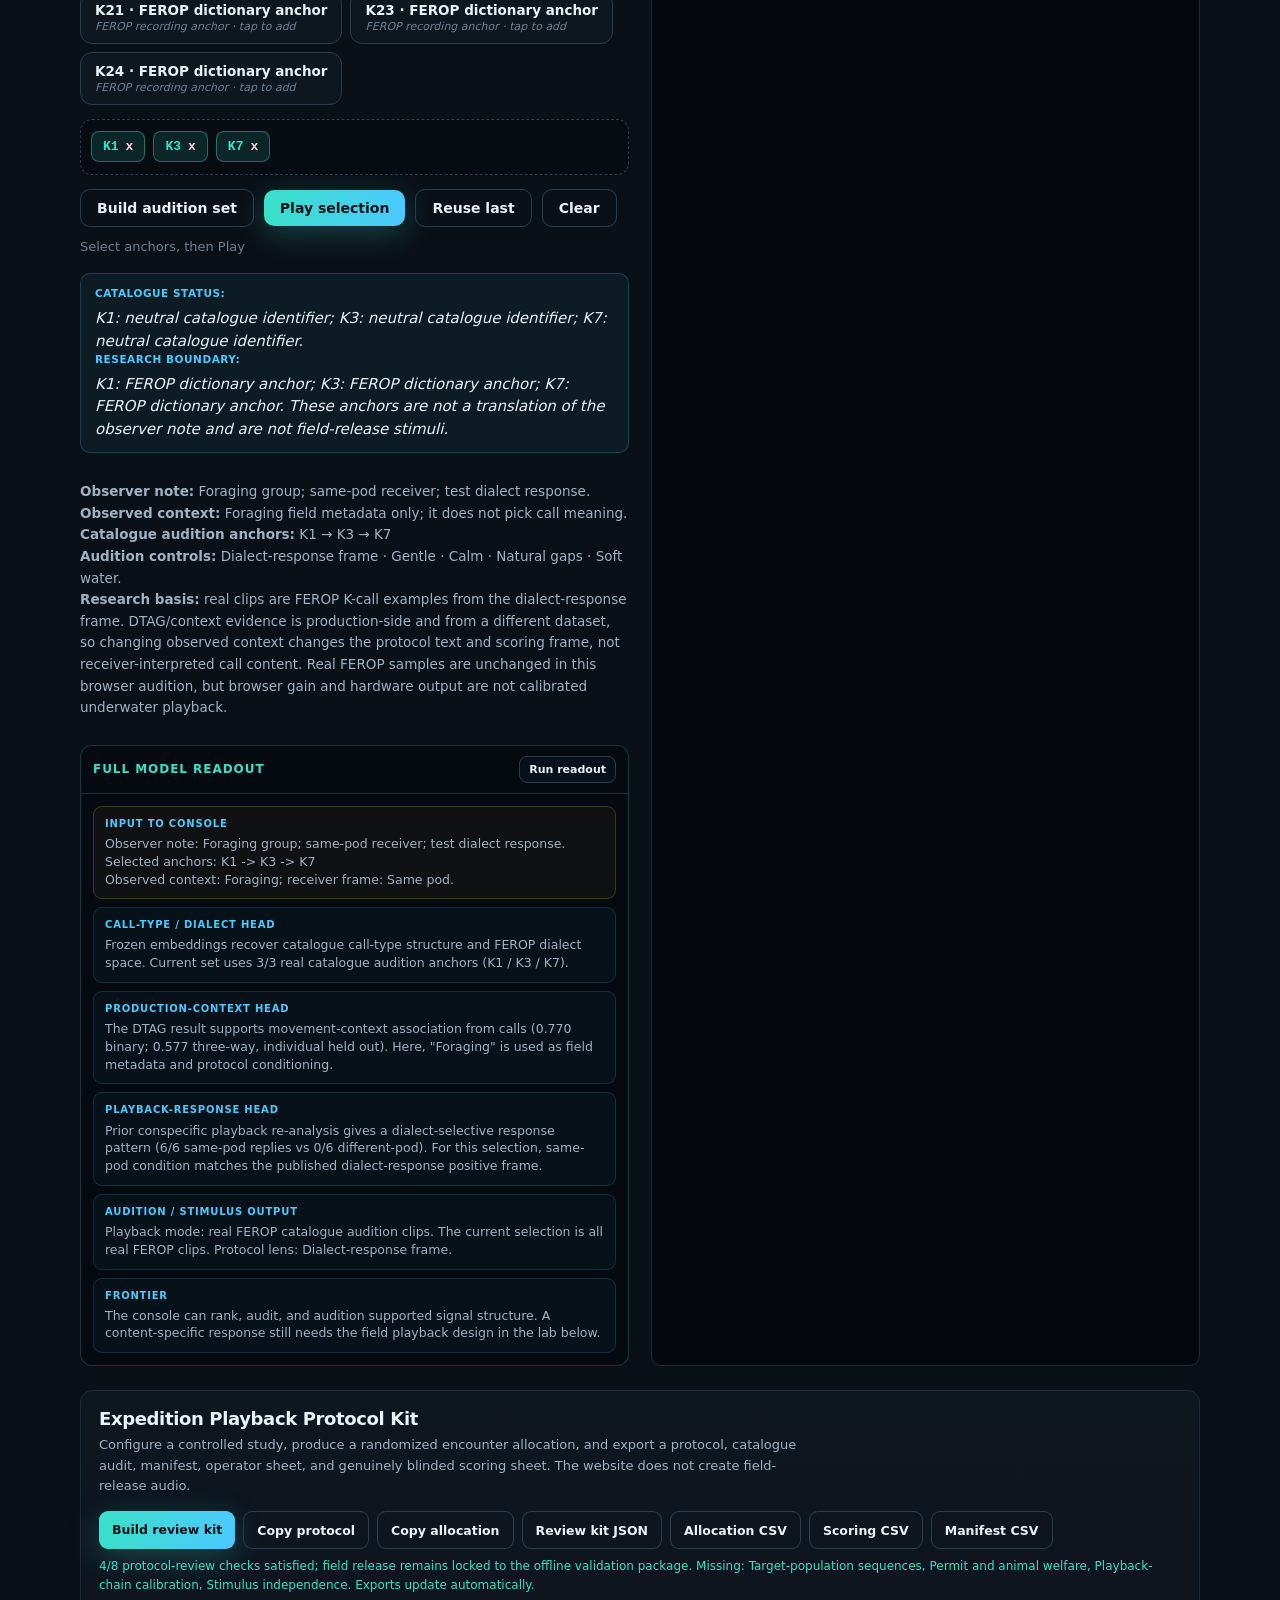
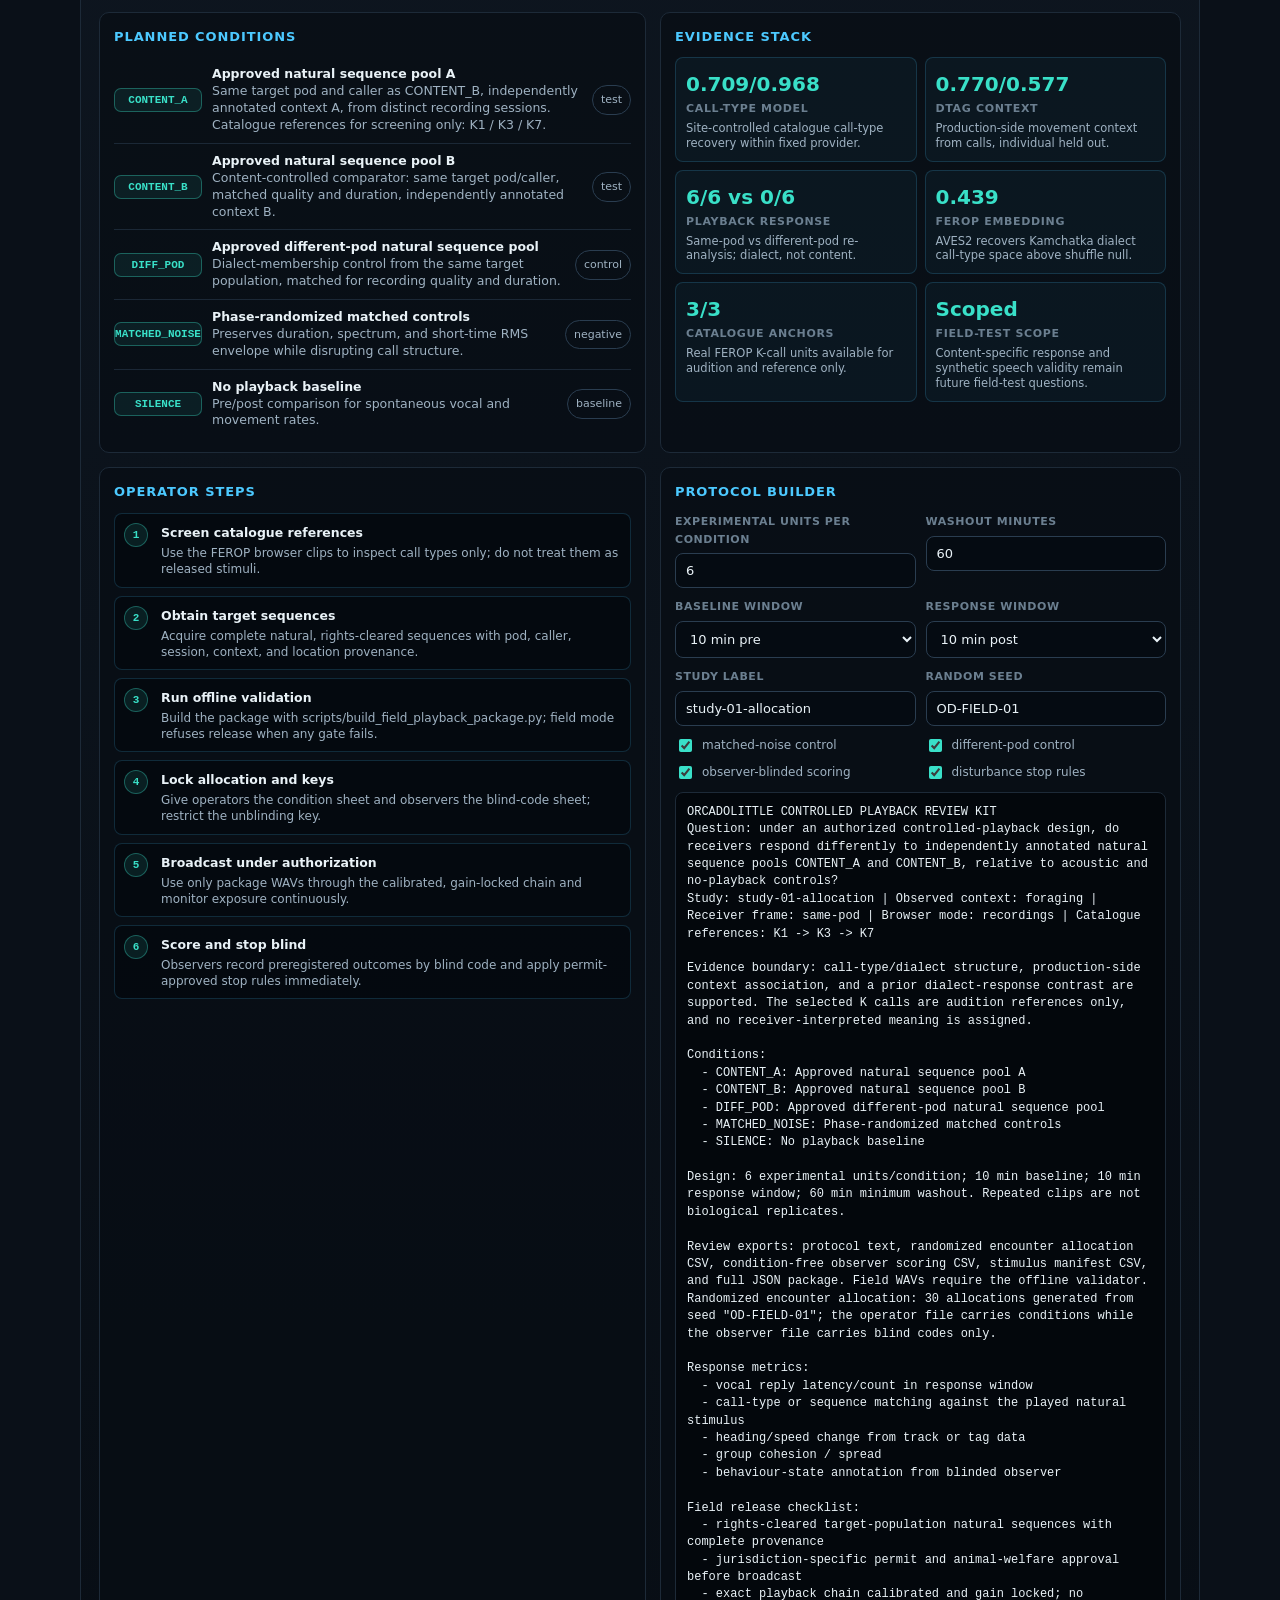
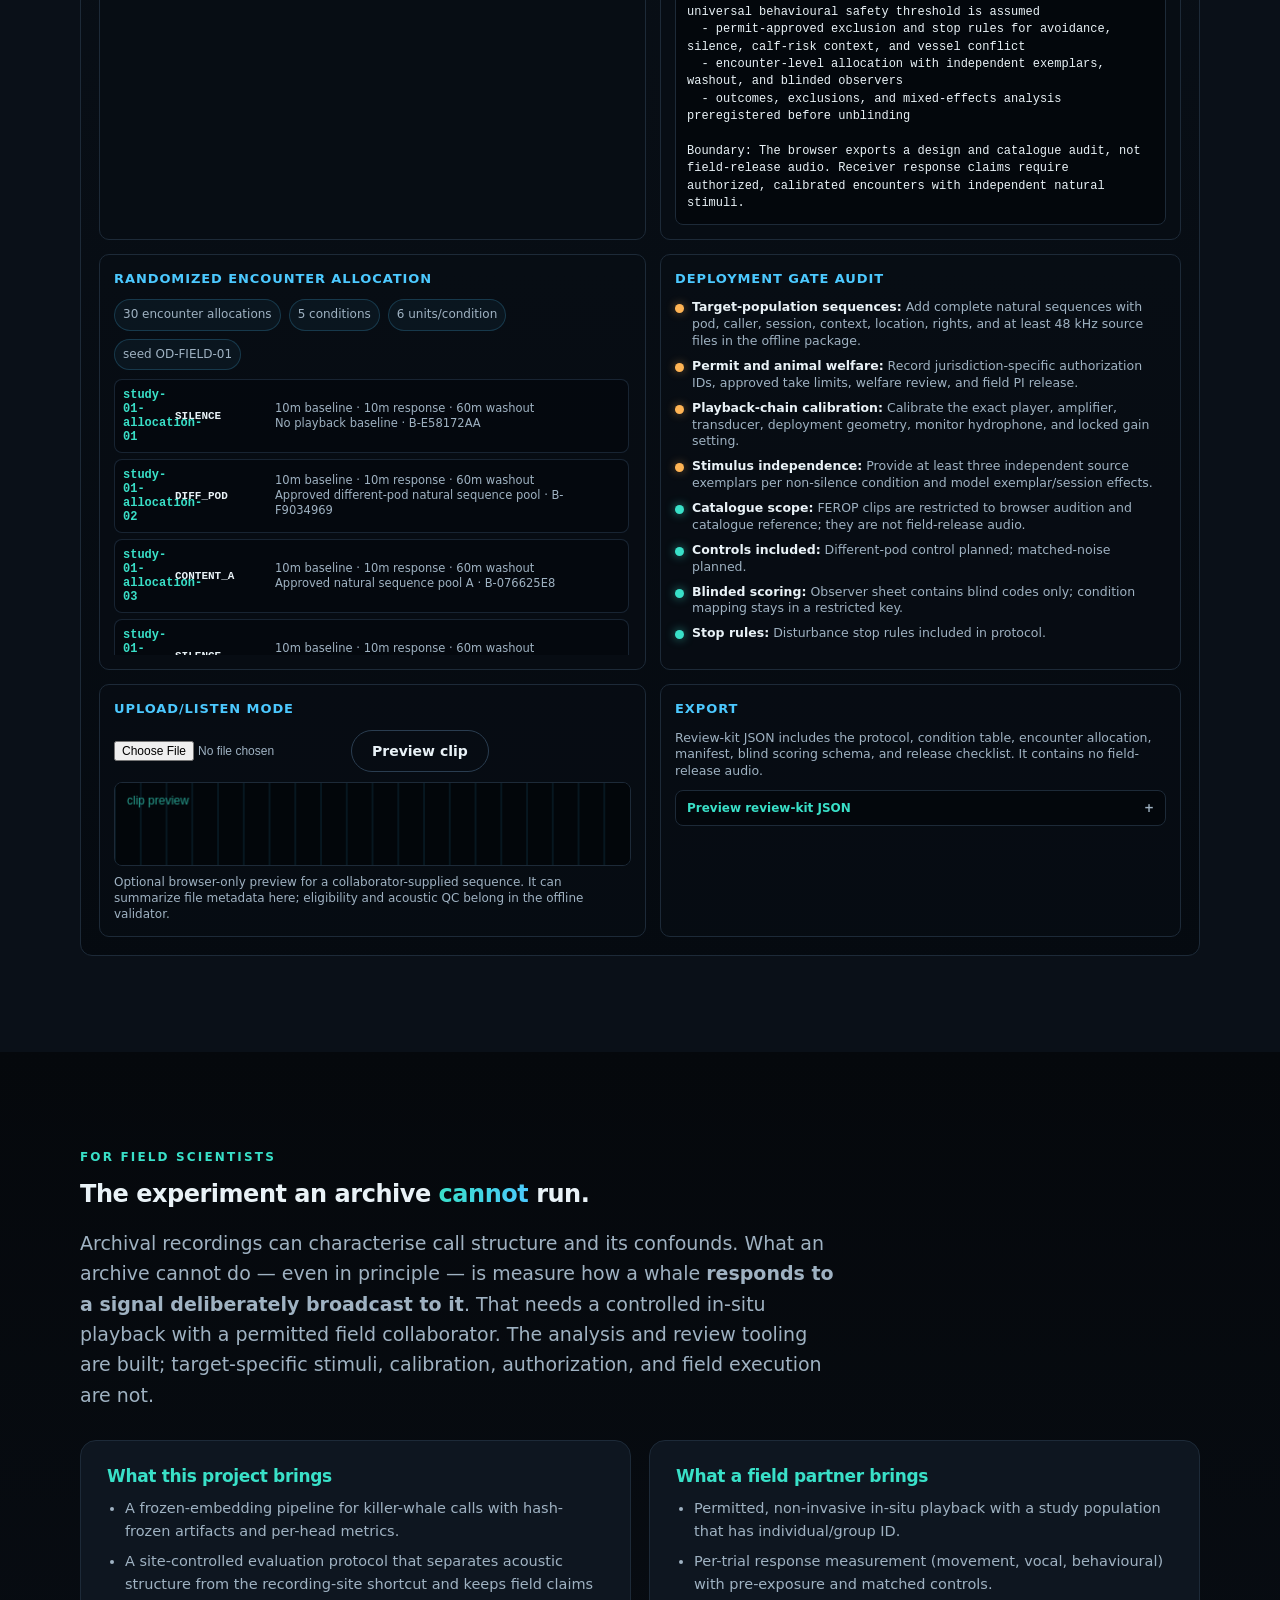
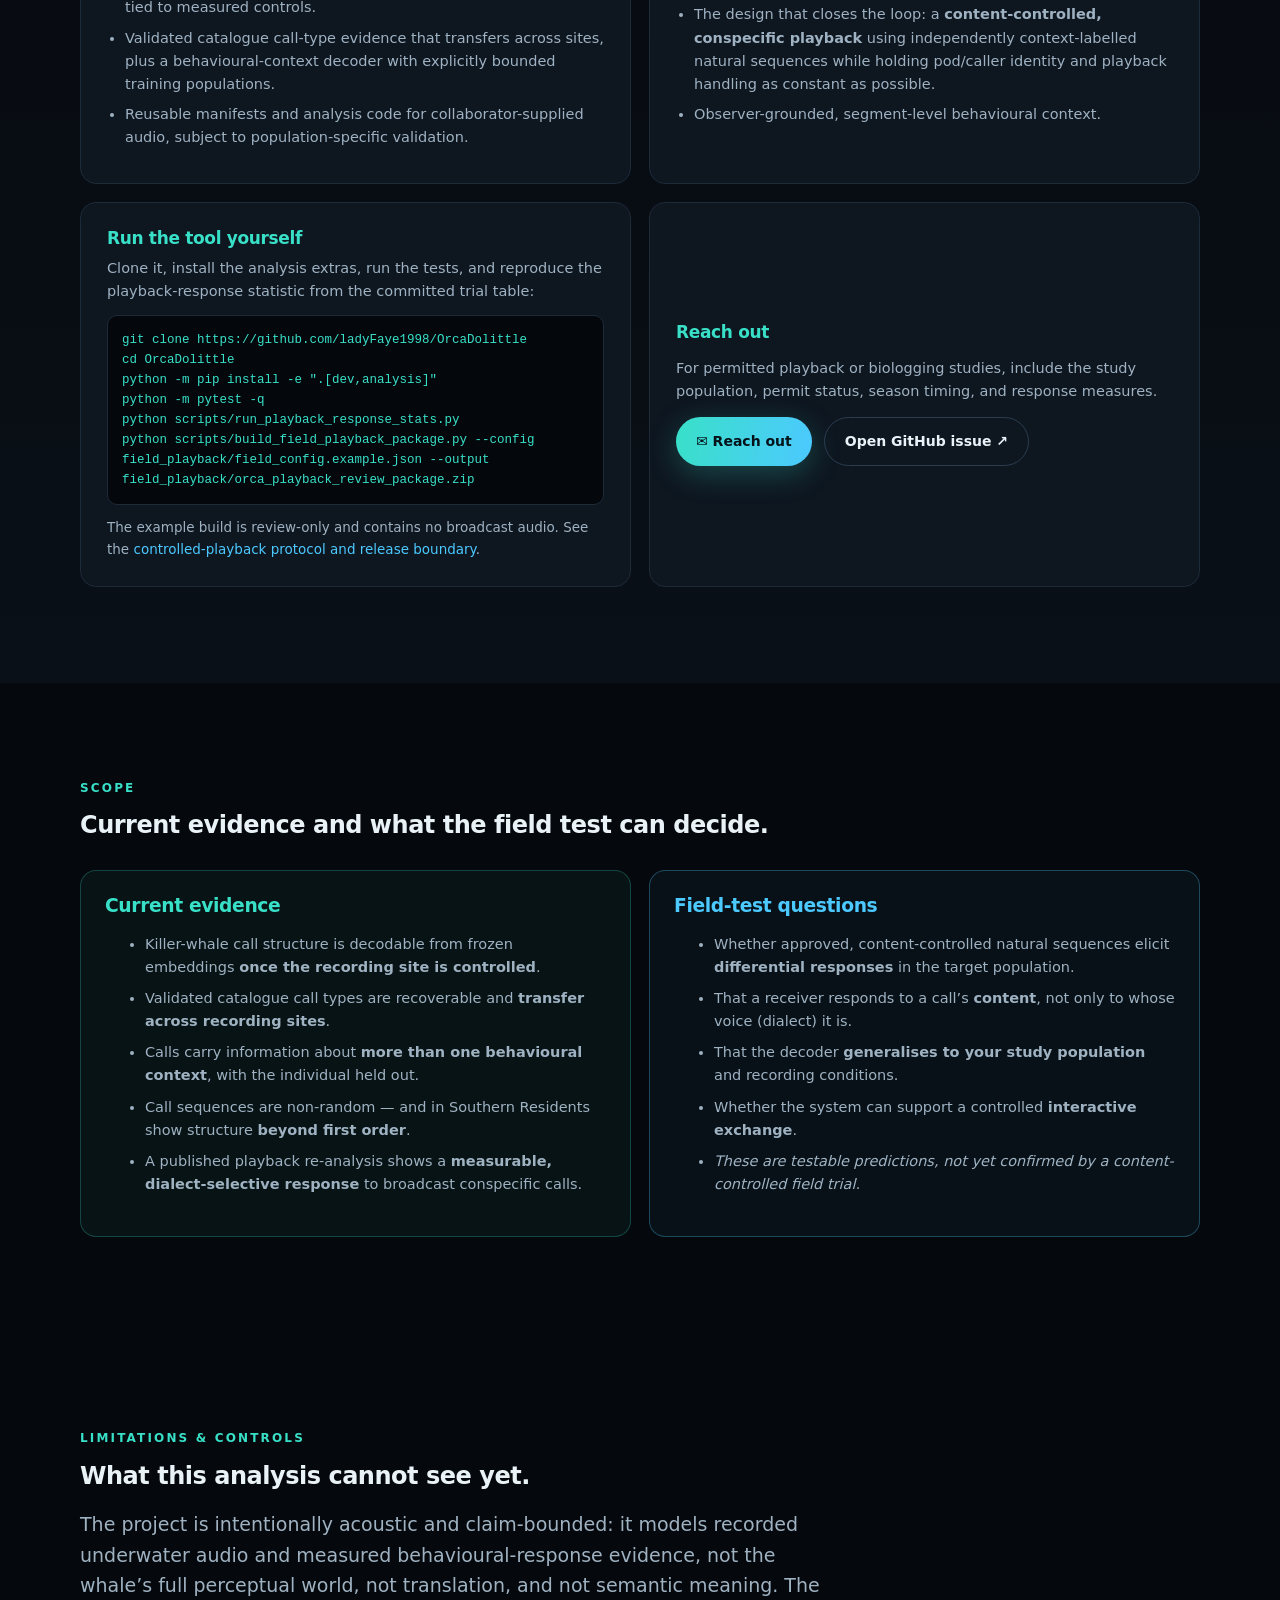
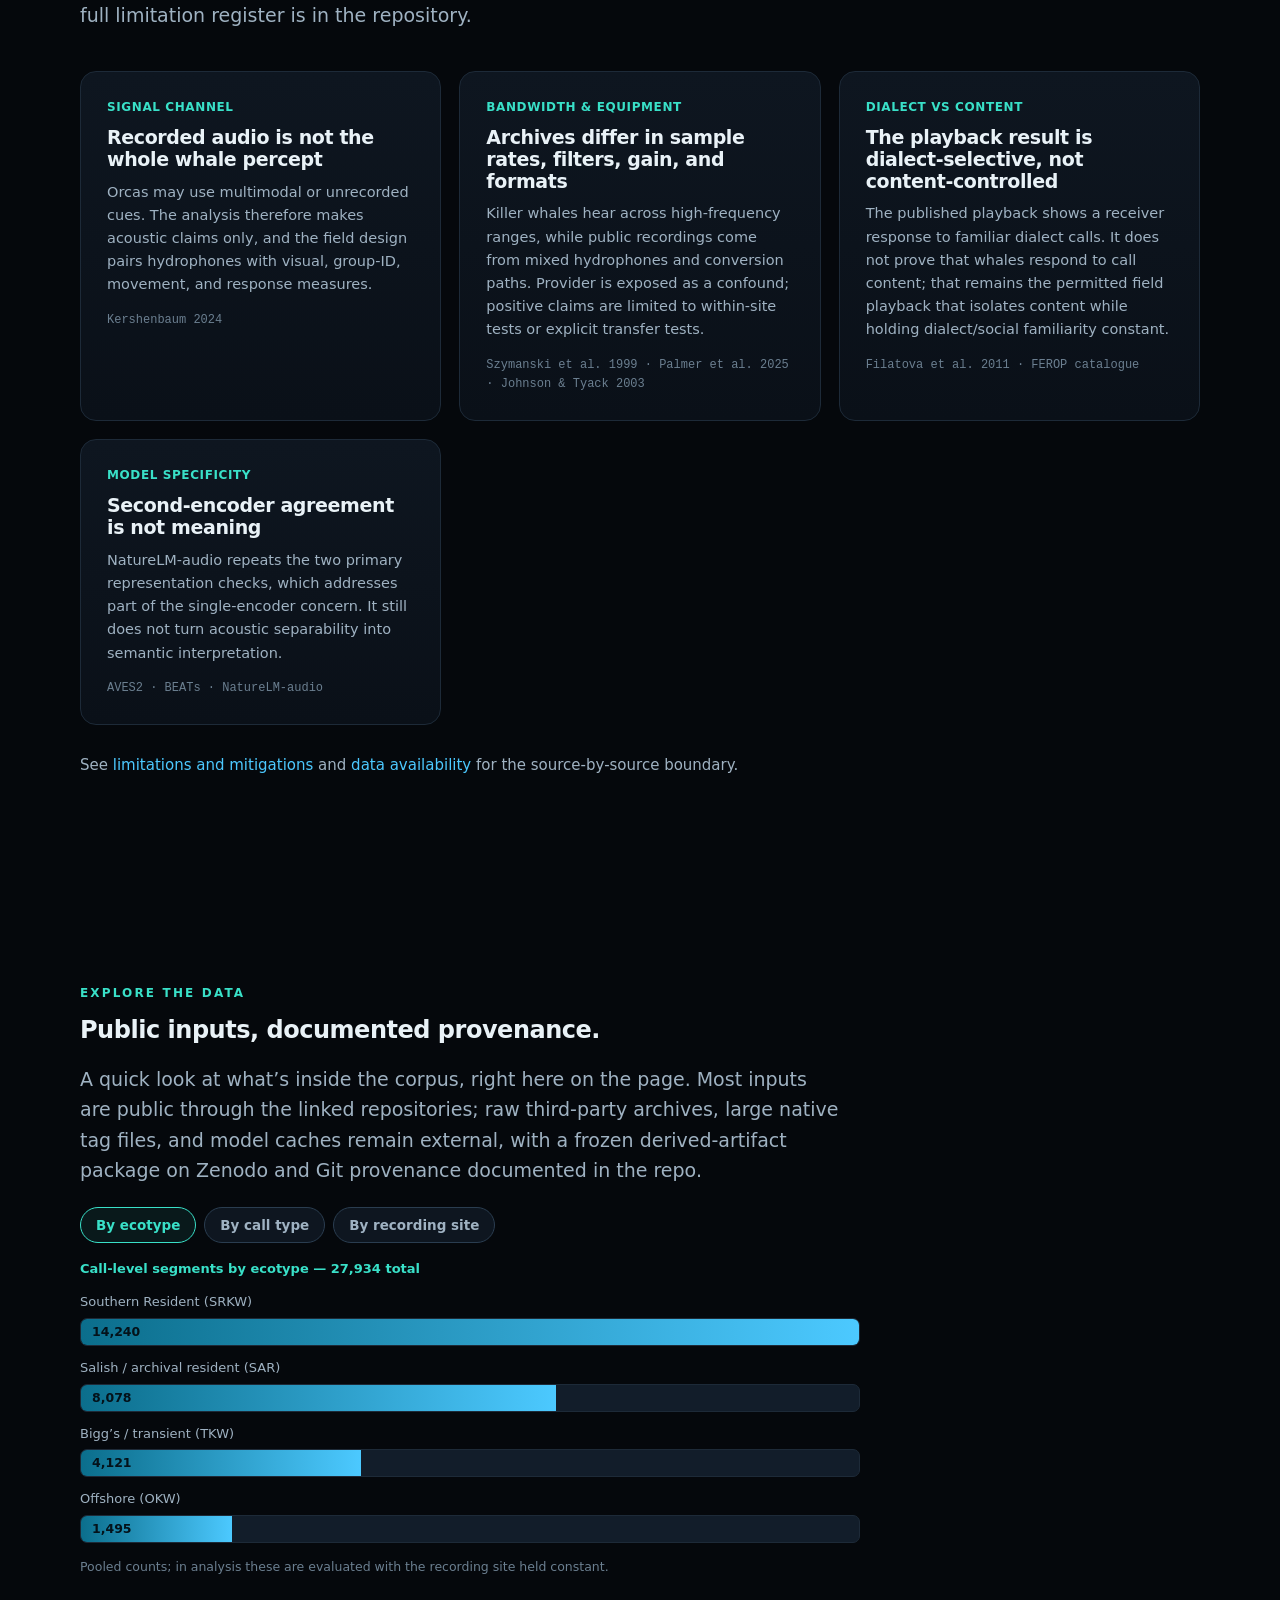
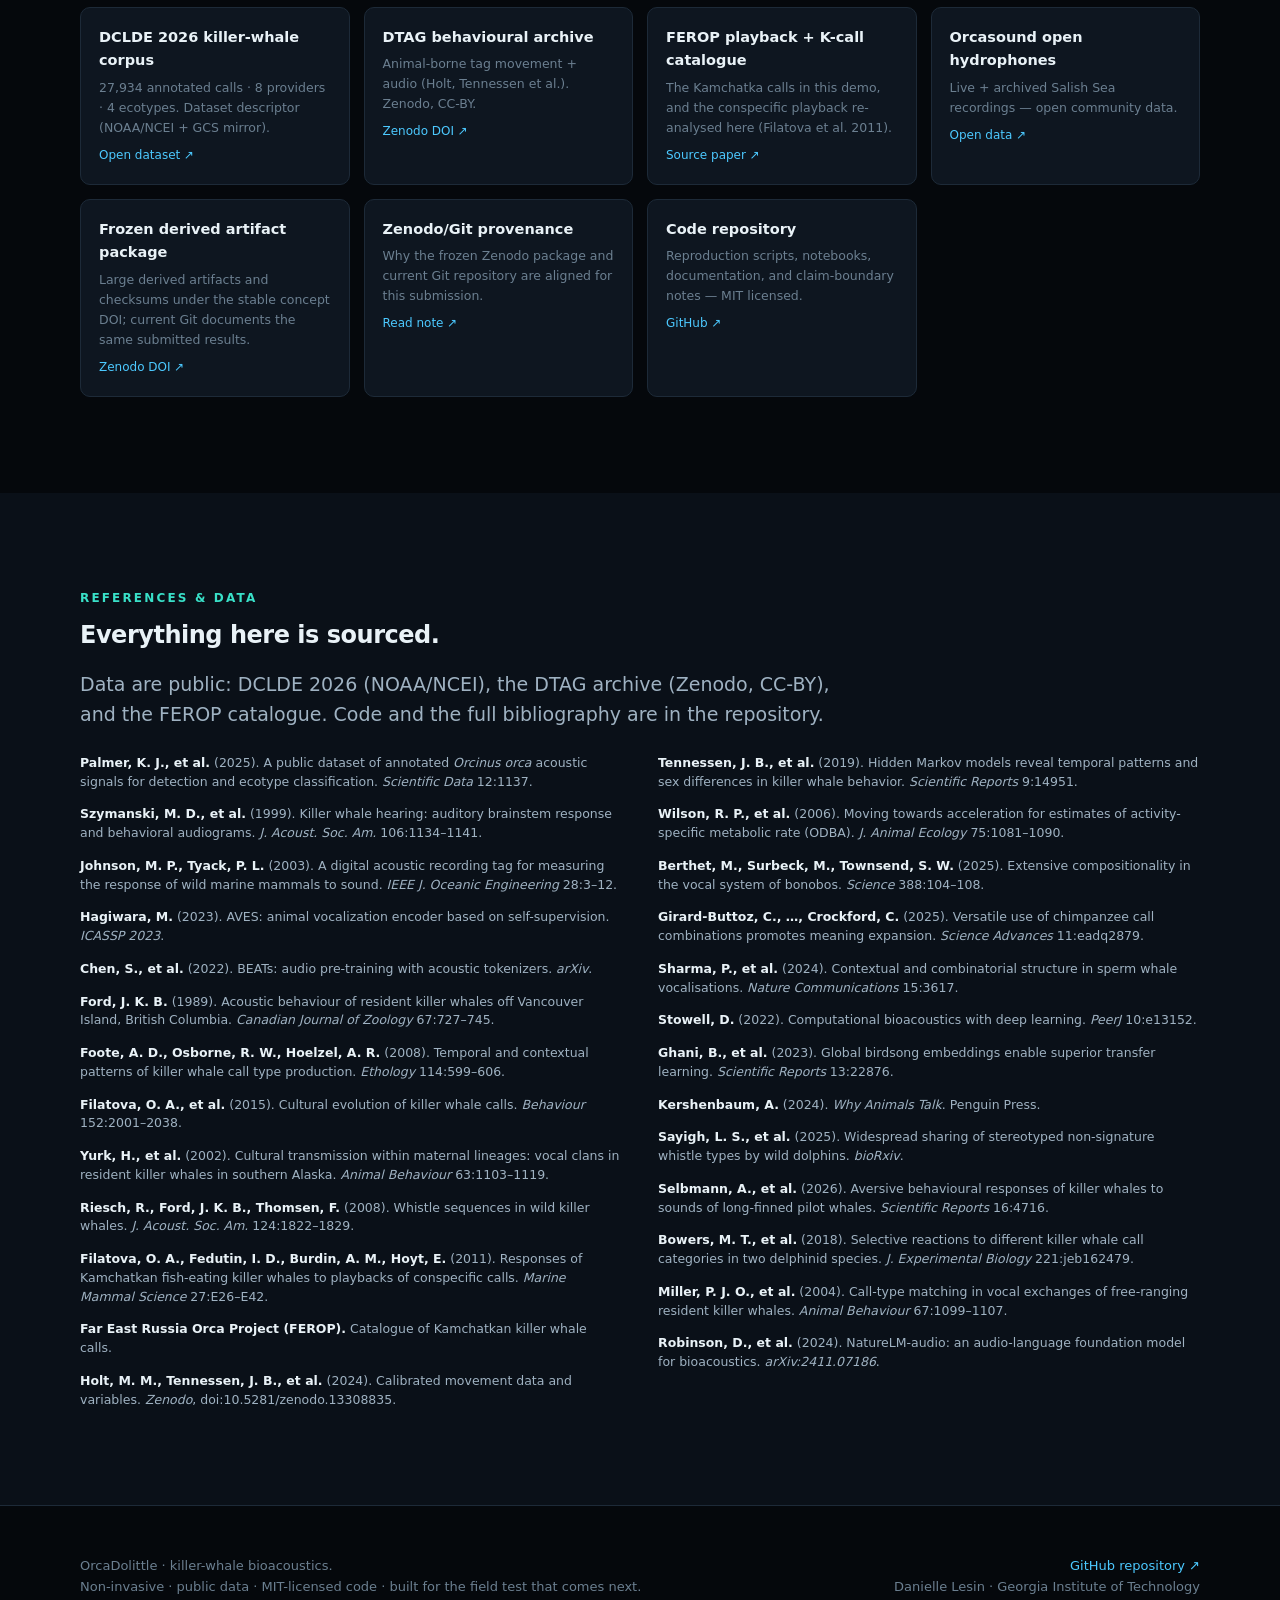
==== commit f621a7b9: "Add review-gated field playback workflow" ====
--- a/site/index.html
+++ b/site/index.html
@@ -4,7 +4,7 @@
 <meta charset="utf-8" />
 <meta name="viewport" content="width=device-width, initial-scale=1" />
 <title>OrcaDolittle — site-controlled killer-whale call decoding</title>
-<meta name="description" content="A reproducible, non-invasive pipeline that decodes killer-whale call structure and behavioural context from public recordings — built for permitted in-situ playback studies." />
+<meta name="description" content="A reproducible, non-invasive pipeline that decodes killer-whale call structure and behavioural context from public recordings and supports controlled field-playback planning." />
 <meta property="og:title" content="OrcaDolittle — site-controlled killer-whale call decoding" />
 <meta property="og:description" content="Site-controlled, reproducible orca bioacoustics. Explore the results, try Talk Orca, and evaluate the field playback protocol that comes next." />
 <meta property="og:image" content="assets/hero_orca.png" />
@@ -287,7 +287,7 @@
   <a class="btn primary" href="#talk">Open tool</a>
 </div></nav>
 <header class="hero"><video class="bgvid" autoplay muted loop playsinline poster="assets/hero_orca_16x9_reference.png"><source src="assets/hero_orca_veo_multi_loop.mp4" type="video/mp4" /></video><div class="bg"></div><div class="wrap">
-  <span class="badge">● Non-invasive · public data · fully reproducible · field-ready</span>
+  <span class="badge">● Non-invasive · public data · fully reproducible · field-test planning</span>
   <h1>Site-controlled <span class="grad">killer-whale call decoding</span>.</h1>
   <p class="sub">A reproducible, fully non-invasive pipeline for killer-whale (<em>Orcinus orca</em>) call structure, behavioural context, and playback-response analysis from public recordings.</p>
   <div class="cta">
@@ -337,13 +337,13 @@
 <section id="talk"><div class="wrap">
   <div class="eyebrow reveal">Talk Orca · full model console</div>
   <h2 class="reveal">Run the full <span class="grad">evidence stack</span>.</h2>
-  <p class="lead reveal">Use the model-facing console the way you would use a full model: select or upload a candidate signal, inspect call-type/dialect structure, production-context evidence, playback-response design, and a field-ready readout from the same claim-bounded stack.</p>
+  <p class="lead reveal">Use the model-facing console to select or upload a candidate signal, inspect call-type/dialect structure, production-context evidence, playback-response design, and a field-planning readout from the same claim-bounded stack.</p>
   <div class="disclaimer reveal">
     <span>⚠</span>
-    <div><b>Model scope.</b> Real FEROP K-call clips anchor the audition set from the published dialect-response re-analysis. DTAG/context findings inform the field protocol, and synthetic contours are listening sketches. The console reports structure, context association, and response design without turning the observer note into whale speech. <a href="#field">Take the tool into the field →</a></div>
+    <div><b>Model scope.</b> Real FEROP K-call clips anchor the audition set from the published dialect-response re-analysis. DTAG/context findings inform the field protocol, and synthetic contours are listening sketches. The console reports structure, context association, and response design without turning the observer note into whale speech. <a href="#field">Build the controlled protocol →</a></div>
   </div>
   <div class="basis reveal">
-    <div><b>Validated substrate</b> Real FEROP K-call recordings are reused as named stimulus anchors, not invented labels.</div>
+    <div><b>Catalogue substrate</b> Real FEROP K-call recordings are reused as named audition references, not invented labels or field-release stimuli.</div>
     <div><b>Model output</b> Frozen embeddings support classification, separability, and context-associated probes; not semantic translation.</div>
     <div><b>Audition layer</b> Synthetic contours are optional listening sketches; real FEROP clips remain the evidence anchors.</div>
   </div>
@@ -429,7 +429,7 @@
       </div>
       <div class="tray" id="tray"><span class="trayhint">Tap anchors above to build an audition set…</span></div>
       <div class="phrasebar">
-        <button class="btn" id="build">Build stimulus set</button>
+        <button class="btn" id="build">Build audition set</button>
         <button class="btn primary" id="speak" type="button">Play selection</button>
         <button class="btn" id="reuse">Reuse last</button>
         <button class="btn" id="clear">Clear</button>
@@ -456,23 +456,23 @@
   <div class="labdeck reveal" id="fieldLab">
     <div class="labhead">
       <div>
-        <h3>Expedition Playback Kit</h3>
-        <p>Configure a permitted broadcast plan, produce a randomized run sheet, and export the files a lab or field team needs: protocol, stimulus manifest, run sheet, and blinded scoring sheet.</p>
+        <h3>Expedition Playback Protocol Kit</h3>
+        <p>Configure a controlled study, produce a randomized encounter allocation, and export a protocol, catalogue audit, manifest, operator sheet, and genuinely blinded scoring sheet. The website does not create field-release audio.</p>
       </div>
       <div class="labactions">
-        <a class="btn primary" id="draftPlan" href="#protocolPlan">Build field kit</a>
+        <a class="btn primary" id="draftPlan" href="#protocolPlan">Build review kit</a>
         <button class="btn" id="copyPlan" type="button">Copy protocol</button>
-        <button class="btn" id="copyRunSheet" type="button">Copy run sheet</button>
-        <button class="btn" id="downloadPlan" type="button">Field kit JSON</button>
-        <button class="btn" id="downloadRunSheet" type="button">Run sheet CSV</button>
+        <button class="btn" id="copyRunSheet" type="button">Copy allocation</button>
+        <button class="btn" id="downloadPlan" type="button">Review kit JSON</button>
+        <button class="btn" id="downloadRunSheet" type="button">Allocation CSV</button>
         <button class="btn" id="downloadScoringSheet" type="button">Scoring CSV</button>
         <button class="btn" id="downloadManifest" type="button">Manifest CSV</button>
-        <span class="labstatus" id="labStatus">Kit updates as you edit; exports are ready for lab review and permitted field operations.</span>
+        <span class="labstatus" id="labStatus">Review exports update as you edit. Field audio requires the offline provenance, permit, welfare, and calibration gate.</span>
       </div>
     </div>
     <div class="labgrid">
       <div class="labcard">
-        <h4>Stimulus set</h4>
+        <h4>Planned conditions</h4>
         <div id="stimulusSet"></div>
       </div>
       <div class="labcard">
@@ -486,11 +486,11 @@
       <div class="labcard">
         <h4>Protocol builder</h4>
         <div class="protocolControls">
-          <label>Trials per condition <input id="trialCount" type="number" min="3" max="24" value="6" /></label>
-          <label>Washout minutes <input id="washoutMin" type="number" min="5" max="90" value="20" /></label>
-          <label>Baseline window <select id="baselineWindow"><option value="5">5 min pre</option><option value="10">10 min pre</option><option value="15">15 min pre</option></select></label>
-          <label>Response window <select id="responseWindow"><option value="2">2 min post</option><option value="5" selected>5 min post</option><option value="10">10 min post</option></select></label>
-          <label>Session label <input id="sessionLabel" maxlength="36" value="season-01-group-A" /></label>
+          <label>Experimental units per condition <input id="trialCount" type="number" min="3" max="24" value="6" /></label>
+          <label>Washout minutes <input id="washoutMin" type="number" min="5" max="180" value="60" /></label>
+          <label>Baseline window <select id="baselineWindow"><option value="5">5 min pre</option><option value="10" selected>10 min pre</option><option value="15">15 min pre</option></select></label>
+          <label>Response window <select id="responseWindow"><option value="2">2 min post</option><option value="5">5 min post</option><option value="10" selected>10 min post</option></select></label>
+          <label>Study label <input id="sessionLabel" maxlength="36" value="study-01-allocation" /></label>
           <label>Random seed <input id="randomSeed" maxlength="24" value="OD-FIELD-01" /></label>
         </div>
         <div class="checks">
@@ -502,12 +502,12 @@
         <div class="planbox" id="protocolPlan" tabindex="-1" aria-live="polite"></div>
       </div>
       <div class="labcard">
-        <h4>Randomized run sheet</h4>
+        <h4>Randomized encounter allocation</h4>
         <div class="runmeta" id="runMeta"></div>
         <div class="runsheet" id="runSheet"></div>
       </div>
       <div class="labcard">
-        <h4>Expedition checklist</h4>
+        <h4>Deployment gate audit</h4>
         <div class="gates" id="gateList"></div>
       </div>
       <div class="labcard">
@@ -517,13 +517,13 @@
           <button class="btn" id="scoreUpload">Preview clip</button>
         </div>
         <div class="uploadviz" id="uploadViz"><canvas id="uploadCanvas" width="520" height="84"></canvas></div>
-        <div class="uploadnote" id="uploadNote">Optional browser-only preview for a candidate field clip. It can summarize file metadata here; model scoring still belongs in the reproducible pipeline.</div>
+        <div class="uploadnote" id="uploadNote">Optional browser-only preview for a collaborator-supplied sequence. It can summarize file metadata here; eligibility and acoustic QC belong in the offline validator.</div>
       </div>
       <div class="labcard exportcard">
         <h4>Export</h4>
-        <p class="minihelp">Field kit JSON includes protocol, treatment table, randomized run sheet, manifest, scoring schema, and checklist. CSV buttons create the lab-friendly worksheets.</p>
+        <p class="minihelp">Review-kit JSON includes the protocol, condition table, encounter allocation, manifest, blind scoring schema, and release checklist. It contains no field-release audio.</p>
         <details class="exportdetails">
-          <summary>Preview field kit JSON</summary>
+          <summary>Preview review-kit JSON</summary>
           <div class="planbox" id="exportPreview"></div>
         </details>
       </div>
@@ -533,18 +533,18 @@
 <section id="field"><div class="wrap">
   <div class="eyebrow reveal">For field scientists</div>
   <h2 class="reveal">The experiment an archive <span class="grad">cannot</span> run.</h2>
-  <p class="lead reveal">Archival recordings can characterise call structure and its confounds. What an archive cannot do — even in principle — is measure how a whale <b>responds to a signal deliberately broadcast to it</b>. That needs a controlled in-situ playback with a permitted field collaborator. The analysis half is already built.</p>
+  <p class="lead reveal">Archival recordings can characterise call structure and its confounds. What an archive cannot do — even in principle — is measure how a whale <b>responds to a signal deliberately broadcast to it</b>. That needs a controlled in-situ playback with a permitted field collaborator. The analysis and review tooling are built; target-specific stimuli, calibration, authorization, and field execution are not.</p>
   <div class="two">
     <div class="panel reveal"><h3>What this project brings</h3><ul>
       <li>A frozen-embedding pipeline for killer-whale calls with hash-frozen artifacts and per-head metrics.</li>
       <li>A site-controlled evaluation protocol that separates acoustic structure from the recording-site shortcut and keeps field claims tied to measured controls.</li>
-      <li>Validated catalogue call types that transfer across sites, and a behavioural-context decoder, ready to condition on your observed contexts.</li>
-      <li>Code that scores playback stimulus &amp; response audio against the <em>same</em> frozen representation, drop-in.</li>
+      <li>Validated catalogue call-type evidence that transfers across sites, plus a behavioural-context decoder with explicitly bounded training populations.</li>
+      <li>Reusable manifests and analysis code for collaborator-supplied audio, subject to population-specific validation.</li>
     </ul></div>
     <div class="panel reveal"><h3>What a field partner brings</h3><ul>
       <li>Permitted, non-invasive in-situ playback with a study population that has individual/group ID.</li>
       <li>Per-trial response measurement (movement, vocal, behavioural) with pre-exposure and matched controls.</li>
-      <li>The one design that closes the loop: a <b>content-controlled, conspecific playback</b> — same dialect, different call type — to test whether whales respond to a call’s <em>content</em>, not just whose voice it is.</li>
+      <li>The design that closes the loop: a <b>content-controlled, conspecific playback</b> using independently context-labelled natural sequences while holding pod/caller identity and playback handling as constant as possible.</li>
       <li>Observer-grounded, segment-level behavioural context.</li>
     </ul></div>
   </div>
@@ -555,7 +555,9 @@
 cd OrcaDolittle
 python -m pip install -e ".[dev,analysis]"
 python -m pytest -q
-python scripts/run_playback_response_stats.py</code></pre>
+python scripts/run_playback_response_stats.py
+python scripts/build_field_playback_package.py --config field_playback/field_config.example.json --output field_playback/orca_playback_review_package.zip</code></pre>
+      <p style="color:var(--dim);font-size:13.5px;margin:12px 0 0">The example build is review-only and contains no broadcast audio. See the <a href="https://github.com/ladyFaye1998/OrcaDolittle/tree/main/field_playback" target="_blank" rel="noopener">controlled-playback protocol and release boundary</a>.</p>
     </div>
     <div class="panel reveal" style="display:flex;flex-direction:column;justify-content:center;align-items:flex-start;gap:14px">
       <h3 style="margin:0">Reach out</h3>
@@ -579,7 +581,7 @@
       <li>A published playback re-analysis shows a <b>measurable, dialect-selective response</b> to broadcast conspecific calls.</li>
     </ul></div>
     <div class="do reveal" style="border-color:rgba(76,201,255,.3);background:rgba(76,201,255,.05)"><h3 style="color:var(--cyan)">Field-test questions</h3><ul>
-      <li>That broadcasting these call types elicits <b>context-appropriate responses</b> in wild orcas.</li>
+      <li>Whether approved, content-controlled natural sequences elicit <b>differential responses</b> in the target population.</li>
       <li>That a receiver responds to a call’s <b>content</b>, not only to whose voice (dialect) it is.</li>
       <li>That the decoder <b>generalises to your study population</b> and recording conditions.</li>
       <li>Whether the system can support a controlled <b>interactive exchange</b>.</li>
@@ -680,30 +682,6 @@
 
 // ---- Talk Orca: context builder + reusable recordings + synthetic sketch ----
 let ac=null, bus=null, analyser=null, wetGain=null, delayNode=null, freqData=null, rafId=null, buffers={}, activeNodes=[], playRun=0, mode='recordings';
-const HYP={
-  k1:'"I am here / familiar pod here"',
-  k2:'"contact check"',
-  k3:'"food is here"',
-  k4:'"regroup / come closer"',
-  k5:'"we are moving"',
-  k6:'"hold position"',
-  k7:'"answer me / stay close"',
-  k8:'"close-contact cue"',
-  k9:'"split and rejoin"',
-  k10:'"keep direction"',
-  k11:'"scan / check surroundings"',
-  k12:'"group check-in"',
-  k13:'"excited social exchange"',
-  k14:'"distant contact"',
-  k15:'"slow down / wait"',
-  k16:'"travel pass-by cue"',
-  k17:'"attention here"',
-  k19:'"variant/offshore cue to test"',
-  k20:'"repeated check-in"',
-  k21:'"closing distance"',
-  k23:'"high-arousal contact"',
-  k24:'"unknown dictionary cue"'
-};
 const FEROP_ANCHORS=[
   {key:'k1',label:'K1',file:'K1__bui.wav',dur:1.20,evidence:90},
   {key:'k2',label:'K2',file:'K2__K2i.wav',dur:1.08,evidence:84},
@@ -737,7 +715,7 @@
   real:x.key,
   name:'Kamchatkan call type '+x.label,
   role:'FEROP dictionary anchor',
-  human:x.label+': human shorthand '+(HYP[x.key]||'"unknown cue"')+' is a field-test hypothesis, not a translated word.',
+  human:x.label+': neutral FEROP catalogue identifier; no receiver-interpreted content is assigned.',
   ctx:'dialect',
   cite:'FEROP catalogue; Filatova 2011',
   dur:x.dur,
@@ -809,8 +787,7 @@
   echoLabel.textContent=echo<35?'Dry/near':echo<70?'Soft water':'Distant water';
 }
 function humanHypothesis(p){
-  if(!p.validated)return '"audition sketch only"';
-  return HYP[p.call]||'"unknown call-type cue"';
+  return p.validated?'neutral catalogue identifier':'audition sketch only';
 }
 function renderMeters(){
   const s=scorePhrase();
@@ -832,8 +809,8 @@
   const picked=last?'<span class="lab">'+esc(last.name)+' added.</span> ':'';
   const synthetic=phrase.filter(p=>!p.validated).length;
   const synthNote=synthetic?' '+synthetic+' optional contour sketch'+(synthetic===1?' is':'es are')+' present; replace before any field stimulus.':'';
-  const modeNote=mode==='recordings'?' Real FEROP clips play unmodified in this mode; audition tone and echo do not alter the evidence anchors.':' Current playback mode includes a contour sketch layer; use real FEROP clips for field review.';
-  readout.innerHTML=picked+'<b>Observer note:</b> '+esc(line)+'<br><b>Observed context:</b> '+esc(ctx)+' field metadata only; it does not pick call meaning.<br><b>Candidate stimulus anchors:</b> '+esc(seq)+'<br><b>Audition controls:</b> '+esc(style)+' · '+esc(tone)+' · '+energyLabel.textContent+' · '+spacingLabel.textContent+' · '+echoLabel.textContent+'.<br><b>Research basis:</b> real clips are FEROP K-call examples from the dialect-response frame. DTAG/context evidence is production-side and from a different dataset, so changing observed context changes the protocol text and scoring frame, not validated call content.'+esc(synthNote+modeNote);
+  const modeNote=mode==='recordings'?' Real FEROP samples are unchanged in this browser audition, but browser gain and hardware output are not calibrated underwater playback.':' Current playback mode includes a contour sketch layer; keep it out of every field stimulus.';
+  readout.innerHTML=picked+'<b>Observer note:</b> '+esc(line)+'<br><b>Observed context:</b> '+esc(ctx)+' field metadata only; it does not pick call meaning.<br><b>Catalogue audition anchors:</b> '+esc(seq)+'<br><b>Audition controls:</b> '+esc(style)+' · '+esc(tone)+' · '+energyLabel.textContent+' · '+spacingLabel.textContent+' · '+echoLabel.textContent+'.<br><b>Research basis:</b> real clips are FEROP K-call examples from the dialect-response frame. DTAG/context evidence is production-side and from a different dataset, so changing observed context changes the protocol text and scoring frame, not receiver-interpreted call content.'+esc(synthNote+modeNote);
 }
 function renderModelChat(){
   if(!chatLog)return;
@@ -844,7 +821,7 @@
   const style=styleEl.options[styleEl.selectedIndex].text;
   const synthetic=phrase.filter(p=>!p.validated).length;
   const anchorCount=phrase.filter(p=>p.validated).length+'/'+Math.max(phrase.length,1);
-  const modeText=mode==='recordings'?'unmodified FEROP recordings':'audition mode with contour sketch layer';
+  const modeText=mode==='recordings'?'real FEROP catalogue audition clips':'audition mode with contour sketch layer';
   const responseFrame=receiverEl.value==='same-pod'
     ? 'same-pod condition matches the published dialect-response positive frame'
     : receiverEl.value==='field-test'
@@ -852,7 +829,7 @@
       : 'receiver frame is treated as design metadata until a controlled playback is run';
   chatLog.innerHTML=[
     ['user','Input to console','Observer note: '+lineForChat()+'<br>Selected anchors: '+esc(seq)+'<br>Observed context: '+esc(ctx)+'; receiver frame: '+esc(receiver)+'.'],
-    ['model','Call-type / dialect head','Frozen embeddings recover catalogue call-type structure and FEROP dialect space. Current set uses '+esc(anchorCount)+' validated recording anchors ('+esc(real)+').'],
+    ['model','Call-type / dialect head','Frozen embeddings recover catalogue call-type structure and FEROP dialect space. Current set uses '+esc(anchorCount)+' real catalogue audition anchors ('+esc(real)+').'],
     ['model','Production-context head','The DTAG result supports movement-context association from calls (0.770 binary; 0.577 three-way, individual held out). Here, "'+esc(ctx)+'" is used as field metadata and protocol conditioning.'],
     ['model','Playback-response head','Prior conspecific playback re-analysis gives a dialect-selective response pattern (6/6 same-pod replies vs 0/6 different-pod). For this selection, '+esc(responseFrame)+'.'],
     ['model','Audition / stimulus output','Playback mode: '+esc(modeText)+'. '+esc(synthetic?synthetic+' contour sketch token'+(synthetic===1?' is':'s are')+' present; keep those out of field stimuli.':'The current selection is all real FEROP clips.')+' Protocol lens: '+esc(style)+'.'],
@@ -863,15 +840,14 @@
   return esc(humanText.value.trim()||'Observer note for the field protocol.');
 }
 function treatmentRows(){
-  const seq=phrase.map(p=>p.call.toUpperCase()).join(' -> ')||'No stimulus anchors';
-  const anchors=[...new Set(phrase.map(p=>p.real).filter(Boolean))].map(k=>k.toUpperCase()).join(' / ')||'Select validated anchors';
+  const anchors=[...new Set(phrase.map(p=>p.real).filter(Boolean))].map(k=>k.toUpperCase()).join(' / ')||'none selected';
   const rows=[
-    ['TARGET',seq,'Candidate stimulus set for review; use real FEROP anchors only until collaborators approve final stimuli.','test'],
-    ['SAME-POD','FEROP K-call anchors: '+anchors,'Positive conspecific-family condition from the dialect-response evidence frame.','control'],
+    ['CONTENT_A','Approved natural sequence pool A','Same target pod and caller as CONTENT_B, independently annotated context A, from distinct recording sessions. Catalogue references for screening only: '+anchors+'.','test'],
+    ['CONTENT_B','Approved natural sequence pool B','Content-controlled comparator: same target pod/caller, matched quality and duration, independently annotated context B.','test'],
     ['SILENCE','No playback baseline','Pre/post comparison for spontaneous vocal and movement rates.','baseline']
   ];
-  if(diffPod.checked)rows.splice(2,0,['DIFF-POD','Different-pod K-call sequence','Dialect-membership control matching the Filatova response contrast.','control']);
-  if(matchedNoise.checked)rows.splice(rows.length-1,0,['MATCHED','Matched envelope / noise control','Tests response to acoustic energy without call-type structure.','negative']);
+  if(diffPod.checked)rows.splice(2,0,['DIFF_POD','Approved different-pod natural sequence pool','Dialect-membership control from the same target population, matched for recording quality and duration.','control']);
+  if(matchedNoise.checked)rows.splice(rows.length-1,0,['MATCHED_NOISE','Phase-randomized matched controls','Preserves duration, spectrum, and short-time RMS envelope while disrupting call structure.','negative']);
   return rows;
 }
 function hashSeed(str){
@@ -884,12 +860,13 @@
   return function(){s=(Math.imul(1664525,s)+1013904223)>>>0;return s/4294967296;};
 }
 function runSheetRows(){
-  const rows=[], treatments=treatmentRows(), trials=clamp(parseInt(trialCount.value||'6',10),3,24);
+  const rows=[], treatments=treatmentRows(), units=clamp(parseInt(trialCount.value||'6',10),3,24);
   treatments.forEach(t=>{
-    for(let i=0;i<trials;i++)rows.push({
+    for(let i=0;i<units;i++)rows.push({
       treatment:t[0],
-      stimulus:t[1],
+      stimulus_pool:t[1],
       replicate:i+1,
+      experimental_unit_id:'',
       baseline:+baselineWindow.value,
       response:+responseWindow.value,
       washout:+washoutMin.value
@@ -897,27 +874,38 @@
   });
   const seed=hashSeed((sessionLabel.value||'session')+'|'+(randomSeed.value||'seed')+'|'+phrase.map(p=>p.call).join(','));
   const rand=seededRandom(seed);
-  for(let i=rows.length-1;i>0;i--){const j=Math.floor(rand()*(i+1));[rows[i],rows[j]]=[rows[j],rows[i]];}
-  return rows.map((r,i)=>Object.assign({trial:i+1,trial_id:(sessionLabel.value||'session').replace(/[^a-z0-9-]+/gi,'-')+'-'+String(i+1).padStart(2,'0')},r));
+  for(let attempt=0;attempt<500;attempt++){
+    for(let i=rows.length-1;i>0;i--){const j=Math.floor(rand()*(i+1));[rows[i],rows[j]]=[rows[j],rows[i]];}
+    if(!rows.some((r,i)=>i>0&&r.treatment===rows[i-1].treatment))break;
+  }
+  const session=(sessionLabel.value||'study').replace(/[^a-z0-9-]+/gi,'-');
+  return rows.map((r,i)=>Object.assign({
+    trial:i+1,
+    trial_id:session+'-'+String(i+1).padStart(2,'0'),
+    blind_code:'B-'+hashSeed(seed+'|'+r.treatment+'|'+r.replicate).toString(16).padStart(8,'0').toUpperCase()
+  },r));
 }
 function fieldGates(){
   const synthetic=phrase.filter(p=>!p.validated).length;
   return [
-    {ok:false,title:'Local signoff',text:'Kit is exportable for collaborator review; field teams add permit, stand-off, and calibrated source-level signoff before broadcast.'},
-    {ok:synthetic===0,title:'Stimulus manifest',text:synthetic?synthetic+' contour audition token'+(synthetic===1?'':'s')+' in the selection; replace or explicitly approve before field use.':'All selected anchors are validated FEROP recordings.'},
-    {ok:mode==='recordings',title:'Broadcast mode',text:mode==='recordings'?'Real FEROP clip playback selected for the kit.':'Current mode includes contour sketches; switch to Real FEROP clips for field broadcast.'},
-    {ok:diffPod.checked&&matchedNoise.checked,title:'Controls included',text:(diffPod.checked?'Dialect control included':'Add a dialect control')+'; '+(matchedNoise.checked?'matched-noise included':'add matched-noise control')+'.'},
-    {ok:blindObservers.checked,title:'Blinded scoring sheet',text:blindObservers.checked?'Observer-blinded scoring sheet generated.':'Enable observer-blinded scoring before running trials.'},
+    {ok:false,title:'Target-population sequences',text:'Add complete natural sequences with pod, caller, session, context, location, rights, and at least 48 kHz source files in the offline package.'},
+    {ok:false,title:'Permit and animal welfare',text:'Record jurisdiction-specific authorization IDs, approved take limits, welfare review, and field PI release.'},
+    {ok:false,title:'Playback-chain calibration',text:'Calibrate the exact player, amplifier, transducer, deployment geometry, monitor hydrophone, and locked gain setting.'},
+    {ok:false,title:'Stimulus independence',text:'Provide at least three independent source exemplars per non-silence condition and model exemplar/session effects.'},
+    {ok:synthetic===0&&mode==='recordings',title:'Catalogue scope',text:synthetic?'Contour sketches are selected and must be removed.':'FEROP clips are restricted to browser audition and catalogue reference; they are not field-release audio.'},
+    {ok:diffPod.checked&&matchedNoise.checked,title:'Controls included',text:(diffPod.checked?'Different-pod control planned':'Add a different-pod control')+'; '+(matchedNoise.checked?'matched-noise planned':'add matched-noise controls')+'.'},
+    {ok:blindObservers.checked,title:'Blinded scoring',text:blindObservers.checked?'Observer sheet contains blind codes only; condition mapping stays in a restricted key.':'Enable observer blinding before allocation.'},
     {ok:stopRules.checked,title:'Stop rules',text:stopRules.checked?'Disturbance stop rules included in protocol.':'Enable disturbance stop rules before export.'}
   ];
 }
 function operatorSteps(){
   return [
-    {title:'Select evidence anchors',text:'Use FEROP presets or upload a candidate clip for offline pipeline review.'},
-    {title:'Lock field settings',text:'Set session, windows, washout, controls, and seed before the crew receives the kit.'},
-    {title:'Export worksheets',text:'Send protocol, run sheet, scoring sheet, and manifest to the PI and operators.'},
-    {title:'Broadcast permitted clips',text:'Use real recordings only after local approvals and source-level calibration.'},
-    {title:'Score blind response',text:'Observers fill the scoring CSV against the randomized run sheet and stop rules.'}
+    {title:'Screen catalogue references',text:'Use the FEROP browser clips to inspect call types only; do not treat them as released stimuli.'},
+    {title:'Obtain target sequences',text:'Acquire complete natural, rights-cleared sequences with pod, caller, session, context, and location provenance.'},
+    {title:'Run offline validation',text:'Build the package with scripts/build_field_playback_package.py; field mode refuses release when any gate fails.'},
+    {title:'Lock allocation and keys',text:'Give operators the condition sheet and observers the blind-code sheet; restrict the unblinding key.'},
+    {title:'Broadcast under authorization',text:'Use only package WAVs through the calibrated, gain-locked chain and monitor exposure continuously.'},
+    {title:'Score and stop blind',text:'Observers record preregistered outcomes by blind code and apply permit-approved stop rules immediately.'}
   ];
 }
 function fieldReadiness(){
@@ -926,13 +914,13 @@
     ready,
     total:gates.length,
     remaining,
-    label:remaining.length
-      ? ready+'/'+gates.length+' kit checks ready; local signoff stays with the field team: '+remaining.join(', ')+'.'
-      : 'All kit checks ready for permitted field execution.'
+    label:ready+'/'+gates.length+' protocol-review checks satisfied; field release remains locked to the offline validation package.'+(remaining.length?' Missing: '+remaining.join(', ')+'.':'')
   };
 }
 function manifestRows(){
   const seen=new Set(), rows=[];
+  rows.push({anchor_id:'FIELD-CONTENT-A',call_type:'CONTENT_A',role:'target-population natural sequence pool',audio_file:'pending offline validated package',source:'field partner archive',validated_recording:'pending',field_use:'blocked until every release gate passes',citation:'controlled playback protocol',notes:'Same pod/caller pairing with CONTENT_B; distinct recording sessions; independently annotated context A.'});
+  rows.push({anchor_id:'FIELD-CONTENT-B',call_type:'CONTENT_B',role:'content-controlled natural sequence pool',audio_file:'pending offline validated package',source:'field partner archive',validated_recording:'pending',field_use:'blocked until every release gate passes',citation:'controlled playback protocol',notes:'Same pod/caller pairing with CONTENT_A; distinct recording sessions; independently annotated context B.'});
   phrase.forEach((p,i)=>{
     const key=p.call+'|'+(p.real||'');
     if(seen.has(key))return;
@@ -943,14 +931,14 @@
       role:p.role,
       audio_file:p.validated?CLIPS[p.real]:SYNTH_CLIPS[p.call],
       source:p.validated?'FEROP catalogue / Filatova 2011':'browser contour sketch',
-      validated_recording:p.validated?'yes':'no',
-      field_use:(p.validated&&mode==='recordings')?'candidate playback anchor after permit and calibration':'review or audition only',
+      validated_recording:p.validated?'catalogue recording':'no',
+      field_use:'audition/reference only; target-specific provenance and calibration gates are not met',
       citation:p.cite,
       notes:p.human
     });
   });
-  if(diffPod.checked)rows.push({anchor_id:'CTRL-DIFF-POD',call_type:'DIFF-POD',role:'dialect-membership control',audio_file:'collaborator-supplied validated call',source:'local collaborator archive or approved catalogue',validated_recording:'pending',field_use:'control after collaborator signoff',citation:'Filatova 2011 response contrast frame',notes:'Match source level, duration, and playback handling to target treatment.'});
-  if(matchedNoise.checked)rows.push({anchor_id:'CTRL-MATCHED',call_type:'MATCHED',role:'matched envelope / noise control',audio_file:'generated from approved anchor envelope',source:'analysis pipeline export',validated_recording:'not applicable',field_use:'negative acoustic-energy control',citation:'OrcaDolittle protocol',notes:'Preserve duration and amplitude envelope without call-type structure.'});
+  if(diffPod.checked)rows.push({anchor_id:'CTRL-DIFF-POD',call_type:'DIFF_POD',role:'dialect-membership control',audio_file:'pending offline validated package',source:'field partner archive',validated_recording:'pending',field_use:'blocked until every release gate passes',citation:'Filatova 2011 response contrast frame',notes:'Target-population different-pod exemplars matched for source level, duration, and recording quality.'});
+  if(matchedNoise.checked)rows.push({anchor_id:'CTRL-MATCHED',call_type:'MATCHED_NOISE',role:'phase-randomized matched control',audio_file:'generated only by offline package builder',source:'approved natural stimulus pool',validated_recording:'derived control',field_use:'blocked until acoustic review and package release',citation:'controlled playback protocol',notes:'Preserve duration, spectrum, and short-time RMS envelope while disrupting call structure.'});
   rows.push({anchor_id:'CTRL-SILENCE',call_type:'SILENCE',role:'no-playback baseline',audio_file:'none',source:'field protocol',validated_recording:'not applicable',field_use:'baseline',citation:'OrcaDolittle protocol',notes:'Record baseline and response windows with no broadcast.'});
   return rows;
 }
@@ -958,9 +946,11 @@
   return [
     {key:'trial_id',label:'trial_id'},
     {key:'trial',label:'trial_number'},
-    {key:'treatment',label:'treatment'},
-    {key:'stimulus',label:'stimulus'},
+    {key:'treatment',label:'condition'},
+    {key:'stimulus_pool',label:'stimulus_pool'},
     {key:'replicate',label:'replicate'},
+    {key:'experimental_unit_id',label:'experimental_unit_id'},
+    {key:'blind_code',label:'blind_code'},
     {key:'baseline',label:'baseline_minutes'},
     {key:'response',label:'response_minutes'},
     {key:'washout',label:'washout_minutes'}
@@ -969,8 +959,8 @@
 function scoringColumns(){
   return [
     {key:'trial_id',label:'trial_id'},
-    {key:'treatment',label:'treatment'},
-    {key:'stimulus',label:'stimulus'},
+    {key:'blind_code',label:'blind_code'},
+    {key:'experimental_unit_id',label:'experimental_unit_id'},
     {key:'observer_id',label:'observer_id'},
     {key:'planned_start_utc',label:'planned_start_utc'},
     {key:'actual_start_utc',label:'actual_start_utc'},
@@ -1004,8 +994,8 @@
 function scoringRows(){
   return runSheetRows().map(r=>({
     trial_id:r.trial_id,
-    treatment:r.treatment,
-    stimulus:r.stimulus,
+    blind_code:r.blind_code,
+    experimental_unit_id:r.experimental_unit_id,
     observer_id:'',
     planned_start_utc:'',
     actual_start_utc:'',
@@ -1037,7 +1027,7 @@
   const seq=phrase.map(p=>p.call);
   const gates=fieldGates();
   return {
-    objective:'Research-bound field playback kit for permitted lab or expedition use',
+    objective:'Review-gated controlled playback design; field audio is released only by the offline validator',
     session:sessionLabel.value,
     context:activityEl.value,
     receiver:receiverEl.value,
@@ -1055,7 +1045,7 @@
     },
     treatments:treatmentRows().map(r=>r[0]),
     design:{
-      trials_per_condition:+trialCount.value,
+      experimental_units_per_condition:+trialCount.value,
       baseline_minutes:+baselineWindow.value,
       response_minutes:+responseWindow.value,
       washout_minutes:+washoutMin.value,
@@ -1065,7 +1055,7 @@
     },
     run_sheet:runSheetRows(),
     field_gates:gates,
-    claim_boundary:'Tests receiver response to broadcast stimulus anchors; the observer note is not translated into call content.'
+    claim_boundary:'The browser exports a design and catalogue audit, not field-release audio. Receiver response claims require authorized, calibrated encounters with independent natural stimuli.'
   };
 }
 function fieldPlanText(){
@@ -1073,40 +1063,41 @@
   const treatments=treatmentRows().map(r=>'  - '+r[0]+': '+r[1]).join('\n');
   const metrics=[
     'vocal reply latency/count in response window',
-    'call-type matching against played anchors',
+    'call-type or sequence matching against the played natural stimulus',
     'heading/speed change from track or tag data',
     'group cohesion / spread',
     'behaviour-state annotation from blinded observer'
   ].join('\n  - ');
   const gates=[
-    'permit and local ethics approval before broadcast',
-    'source level calibrated below disturbance threshold',
-    'abort on avoidance, prolonged silence, calf-risk context, or vessel conflict',
-    'randomized condition order with washout',
-    'analysis pre-registered against matched controls'
+    'rights-cleared target-population natural sequences with complete provenance',
+    'jurisdiction-specific permit and animal-welfare approval before broadcast',
+    'exact playback chain calibrated and gain locked; no universal behavioural safety threshold is assumed',
+    'permit-approved exclusion and stop rules for avoidance, silence, calf-risk context, and vessel conflict',
+    'encounter-level allocation with independent exemplars, washout, and blinded observers',
+    'outcomes, exclusions, and mixed-effects analysis preregistered before unblinding'
   ].join('\n  - ');
-  return 'ORCADOLITTLE EXPEDITION PLAYBACK KIT\n'
-    +'Question: do receivers respond differently to this candidate stimulus set than to dialect, noise, and silence controls?\n'
-    +'Session: '+(p.session||'session')+' | Context: '+p.context+' | Receiver: '+p.receiver+' | Mode: '+p.controls.mode+' | Anchors: '+p.phrase.map(x=>x.toUpperCase()).join(' -> ')+'\n\n'
-    +'Model claim: call-type/dialect structure, production-side context association, and dialect-response design are supported; content-specific response remains the next field-test question.\n\n'
-    +'Treatments:\n'+treatments+'\n\n'
-    +'Design: '+p.design.trials_per_condition+' trials/condition; '+p.design.baseline_minutes+' min baseline; '+p.design.response_minutes+' min response window; '+p.design.washout_minutes+' min washout.\n\n'
-    +'Field kit exports: protocol text, randomized run sheet CSV, blinded scoring CSV, stimulus manifest CSV, and full JSON package.\n'
-    +'Randomized run sheet: '+p.run_sheet.length+' trials generated from seed "'+(p.design.randomization_seed||'seed')+'"; export files include every trial ID, treatment, baseline, response, and washout value.\n\n'
+  return 'ORCADOLITTLE CONTROLLED PLAYBACK REVIEW KIT\n'
+    +'Question: under an authorized controlled-playback design, do receivers respond differently to independently annotated natural sequence pools CONTENT_A and CONTENT_B, relative to acoustic and no-playback controls?\n'
+    +'Study: '+(p.session||'study')+' | Observed context: '+p.context+' | Receiver frame: '+p.receiver+' | Browser mode: '+p.controls.mode+' | Catalogue references: '+p.phrase.map(x=>x.toUpperCase()).join(' -> ')+'\n\n'
+    +'Evidence boundary: call-type/dialect structure, production-side context association, and a prior dialect-response contrast are supported. The selected K calls are audition references only, and no receiver-interpreted meaning is assigned.\n\n'
+    +'Conditions:\n'+treatments+'\n\n'
+    +'Design: '+p.design.experimental_units_per_condition+' experimental units/condition; '+p.design.baseline_minutes+' min baseline; '+p.design.response_minutes+' min response window; '+p.design.washout_minutes+' min minimum washout. Repeated clips are not biological replicates.\n\n'
+    +'Review exports: protocol text, randomized encounter allocation CSV, condition-free observer scoring CSV, stimulus manifest CSV, and full JSON package. Field WAVs require the offline validator.\n'
+    +'Randomized encounter allocation: '+p.run_sheet.length+' allocations generated from seed "'+(p.design.randomization_seed||'seed')+'"; the operator file carries conditions while the observer file carries blind codes only.\n\n'
     +'Response metrics:\n  - '+metrics+'\n\n'
-    +'Expedition checklist:\n  - '+gates+'\n\n'
+    +'Field release checklist:\n  - '+gates+'\n\n'
     +'Boundary: '+p.claim_boundary;
 }
 function fieldKitPayload(){
   const core=planPayload(), readiness=fieldReadiness();
   return Object.assign({},core,{
-    field_kit_version:'2026-06-21',
+    field_kit_version:'2026-07-14-review-gated',
     readiness,
     operator_steps:operatorSteps(),
     stimulus_manifest:manifestRows(),
     scoring_sheet:scoringRows(),
     csv_exports:{
-      run_sheet_filename:'orcadolittle_run_sheet.csv',
+      run_sheet_filename:'orcadolittle_encounter_allocation.csv',
       run_sheet_columns:runSheetColumns().map(c=>c.label),
       scoring_filename:'orcadolittle_scoring_sheet.csv',
       scoring_columns:scoringColumns().map(c=>c.label),
@@ -1179,15 +1170,15 @@
     ['0.770/0.577','DTAG context','Production-side movement context from calls, individual held out.'],
     ['6/6 vs 0/6','Playback response','Same-pod vs different-pod re-analysis; dialect, not content.'],
     ['0.439','FEROP embedding','AVES2 recovers Kamchatka dialect call-type space above shuffle null.'],
-    [validated+'/'+phrase.length,'Validated anchors','Real FEROP K-call units inside this selection.'],
+    [validated+'/'+phrase.length,'Catalogue anchors','Real FEROP K-call units available for audition and reference only.'],
     ['Scoped','Field-test scope','Content-specific response and synthetic speech validity remain future field-test questions.']
   ].map(e=>'<div class="ev"><div class="en">'+e[0]+'</div><div class="et">'+e[1]+'</div><div class="ed">'+e[2]+'</div></div>').join('');
   if(opsList)opsList.innerHTML=operatorSteps().map((s,i)=>'<div class="opstep"><span>'+String(i+1)+'</span><div><b>'+esc(s.title)+'</b><em>'+esc(s.text)+'</em></div></div>').join('');
   const gates=fieldGates(), readiness=fieldReadiness();
   gateList.innerHTML=gates.map(g=>'<div class="gate '+(g.ok?'':'warn')+'"><span class="dotok"></span><div><b>'+esc(g.title)+':</b> '+esc(g.text)+'</div></div>').join('');
   const rows=runSheetRows(), preview=rows.slice(0,36);
-  runMeta.innerHTML='<span>'+rows.length+' trials</span><span>'+treatmentRows().length+' conditions</span><span>'+trialCount.value+' reps/condition</span><span>seed '+esc(randomSeed.value||'seed')+'</span>';
-  runSheet.innerHTML=preview.map(r=>'<div class="trialrow"><div class="trialid">'+esc(r.trial_id)+'</div><div class="trialtreatment">'+esc(r.treatment)+'</div><div class="trialflags">'+esc(r.baseline)+'m baseline · '+esc(r.response)+'m response · '+esc(r.washout)+'m washout<br>'+esc(r.stimulus)+'</div></div>').join('')+(rows.length>preview.length?'<div class="trialrow"><div class="trialid">+</div><div class="trialtreatment">MORE</div><div class="trialflags">'+(rows.length-preview.length)+' additional trials included in kit exports.</div></div>':'');
+  runMeta.innerHTML='<span>'+rows.length+' encounter allocations</span><span>'+treatmentRows().length+' conditions</span><span>'+trialCount.value+' units/condition</span><span>seed '+esc(randomSeed.value||'seed')+'</span>';
+  runSheet.innerHTML=preview.map(r=>'<div class="trialrow"><div class="trialid">'+esc(r.trial_id)+'</div><div class="trialtreatment">'+esc(r.treatment)+'</div><div class="trialflags">'+esc(r.baseline)+'m baseline · '+esc(r.response)+'m response · '+esc(r.washout)+'m washout<br>'+esc(r.stimulus_pool)+' · '+esc(r.blind_code)+'</div></div>').join('')+(rows.length>preview.length?'<div class="trialrow"><div class="trialid">+</div><div class="trialtreatment">MORE</div><div class="trialflags">'+(rows.length-preview.length)+' additional encounter allocations included in exports.</div></div>':'');
   protocolPlan.textContent=fieldPlanText();
   exportPreview.textContent=JSON.stringify(fieldKitPayload(),null,2);
   if(labStatus)labStatus.textContent=readiness.label+' Exports update automatically.';
@@ -1277,11 +1268,11 @@
 function renderTray(last){
   renderChips();
   if(!phrase.length){
-    tray.innerHTML='<span class="trayhint">Tap anchors above or press Build stimulus set…</span>';
+    tray.innerHTML='<span class="trayhint">Tap anchors above or press Build audition set…</span>';
     analogy.innerHTML='';
   }else{
     tray.innerHTML=phrase.map((p,i)=>'<button class="token" type="button" data-idx="'+i+'" data-call="'+esc(p.call)+'" data-real="'+esc(p.real||'')+'" title="Remove '+p.call.toUpperCase()+'">'+p.call.toUpperCase()+'<span class="x">x</span></button>').join('');
-    analogy.innerHTML='<span class="alab">Human shorthand for the test (hypothesis, not translation):</span> '+esc(phrase.map(p=>p.call.toUpperCase()+': '+humanHypothesis(p)).join('; '))+'. <br><span class="alab">Research boundary:</span> '+esc(phrase.map(p=>p.call.toUpperCase()+': '+p.role).join('; '))+'. These anchors are not a translation of the observer note.';
+    analogy.innerHTML='<span class="alab">Catalogue status:</span> '+esc(phrase.map(p=>p.call.toUpperCase()+': '+humanHypothesis(p)).join('; '))+'. <br><span class="alab">Research boundary:</span> '+esc(phrase.map(p=>p.call.toUpperCase()+': '+p.role).join('; '))+'. These anchors are not a translation of the observer note and are not field-release stimuli.';
   }
   phraseLabel.textContent=phrase.length?phrase.map(p=>p.call.toUpperCase()).join(' · '):'No anchors';
   updateControlLabels(); renderTimeline(-1); renderMeters(); renderReadout(last); renderModelChat(); updateLab();
@@ -1349,7 +1340,7 @@
   el.addEventListener(ev,updateLab);
 });
 const draftPlanBtn=document.getElementById('draftPlan'), copyPlanBtn=document.getElementById('copyPlan'), copyRunSheetBtn=document.getElementById('copyRunSheet');
-draftPlanBtn.addEventListener('click',()=>setTimeout(()=>showPlanFeedback('Field kit built below'),0));
+draftPlanBtn.addEventListener('click',()=>setTimeout(()=>showPlanFeedback('Review kit built below'),0));
 copyPlanBtn.addEventListener('click',async()=>{
   updateLab();
   try{await copyTextWithFallback(protocolPlan.textContent);showPlanFeedback('Protocol copied');copyPlanBtn.textContent='Copied';setTimeout(()=>{copyPlanBtn.textContent='Copy protocol';},1200);}
@@ -1357,18 +1348,18 @@
 });
 copyRunSheetBtn.addEventListener('click',async()=>{
   updateLab();
-  try{await copyTextWithFallback(runSheetCsv());showPlanFeedback('Run sheet CSV copied');copyRunSheetBtn.textContent='Copied';setTimeout(()=>{copyRunSheetBtn.textContent='Copy run sheet';},1200);}
-  catch(e){showCopyFallback('Clipboard blocked - run sheet selected below',runSheetCsv());}
+  try{await copyTextWithFallback(runSheetCsv());showPlanFeedback('Encounter allocation CSV copied');copyRunSheetBtn.textContent='Copied';setTimeout(()=>{copyRunSheetBtn.textContent='Copy allocation';},1200);}
+  catch(e){showCopyFallback('Clipboard blocked - encounter allocation selected below',runSheetCsv());}
 });
 document.getElementById('downloadPlan').addEventListener('click',()=>{
   updateLab();
-  downloadText('orcadolittle_field_kit.json',JSON.stringify(fieldKitPayload(),null,2),'application/json;charset=utf-8');
-  statusEl.textContent='Downloaded field-kit JSON';
+  downloadText('orcadolittle_playback_review_kit.json',JSON.stringify(fieldKitPayload(),null,2),'application/json;charset=utf-8');
+  statusEl.textContent='Downloaded review-kit JSON';
 });
 document.getElementById('downloadRunSheet').addEventListener('click',()=>{
   updateLab();
-  downloadText('orcadolittle_run_sheet.csv',runSheetCsv(),'text/csv;charset=utf-8');
-  statusEl.textContent='Downloaded run sheet CSV';
+  downloadText('orcadolittle_encounter_allocation.csv',runSheetCsv(),'text/csv;charset=utf-8');
+  statusEl.textContent='Downloaded encounter allocation CSV';
 });
 document.getElementById('downloadScoringSheet').addEventListener('click',()=>{
   updateLab();
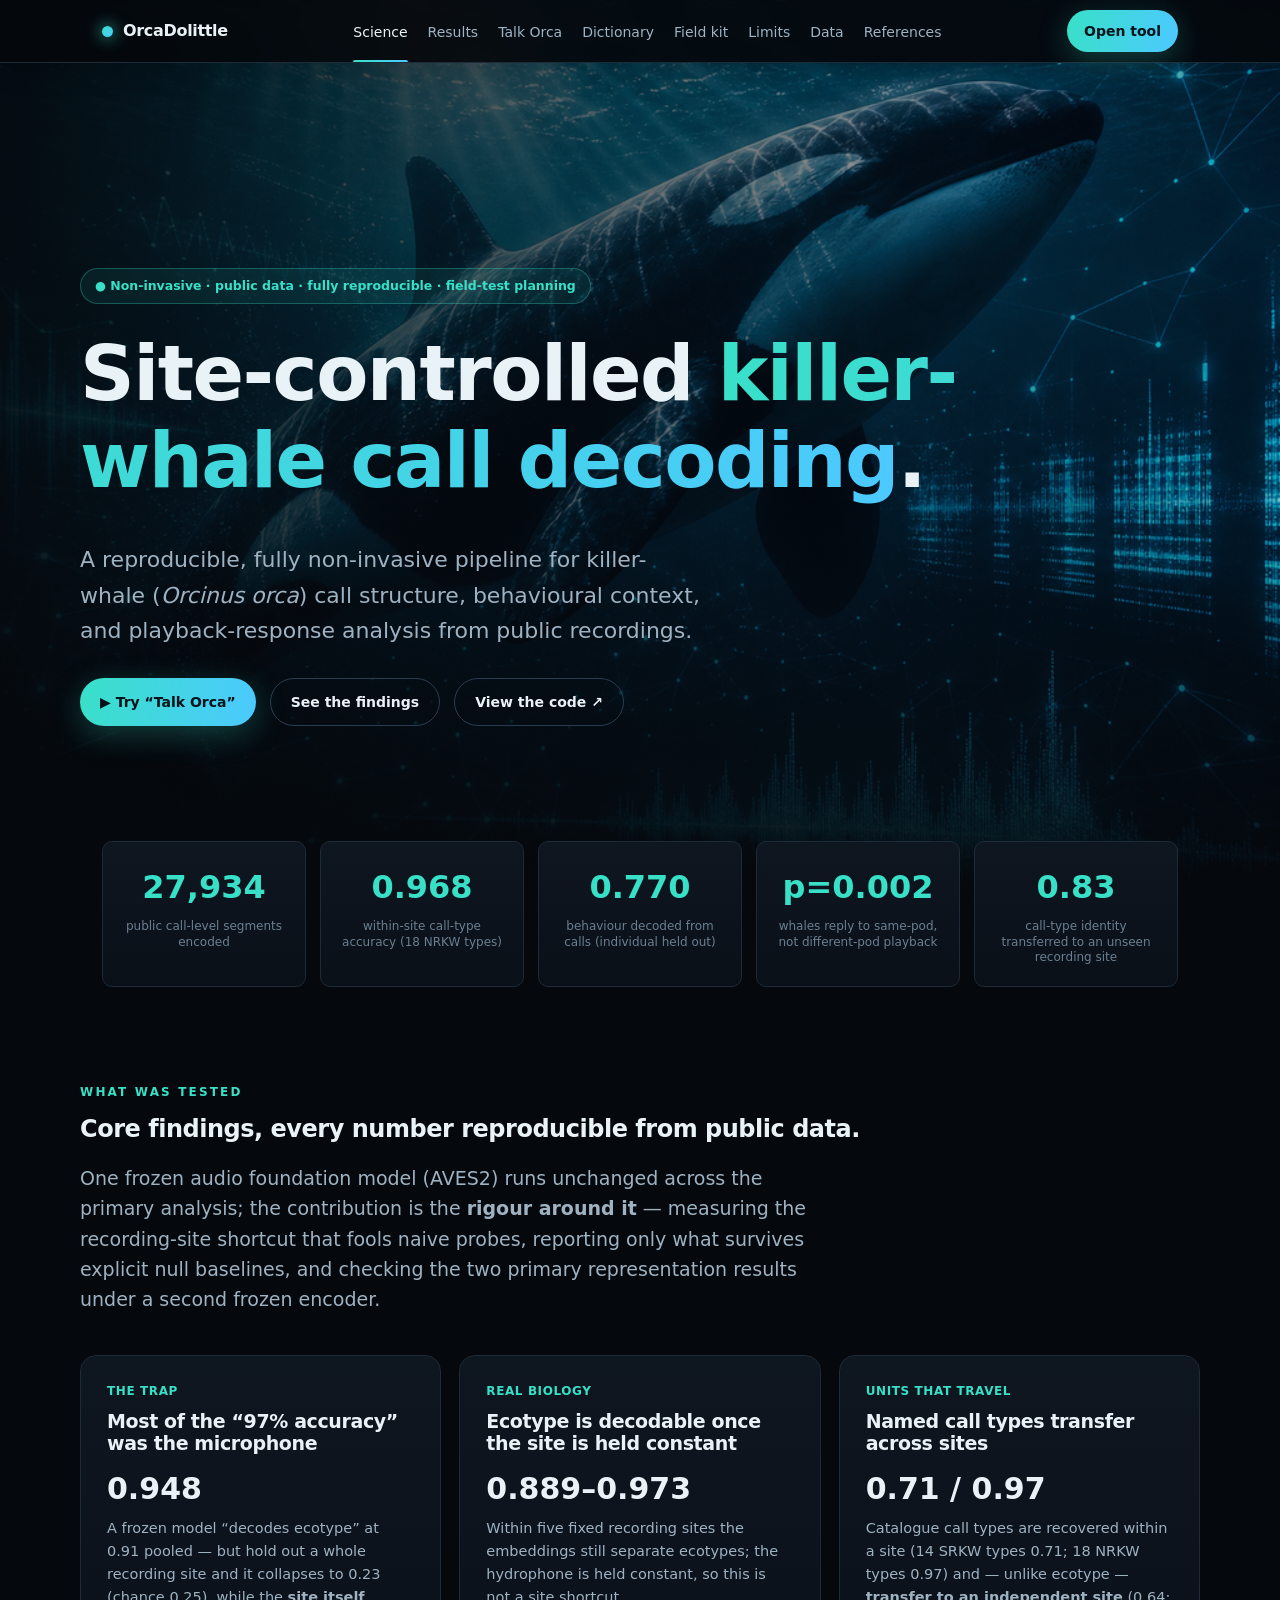
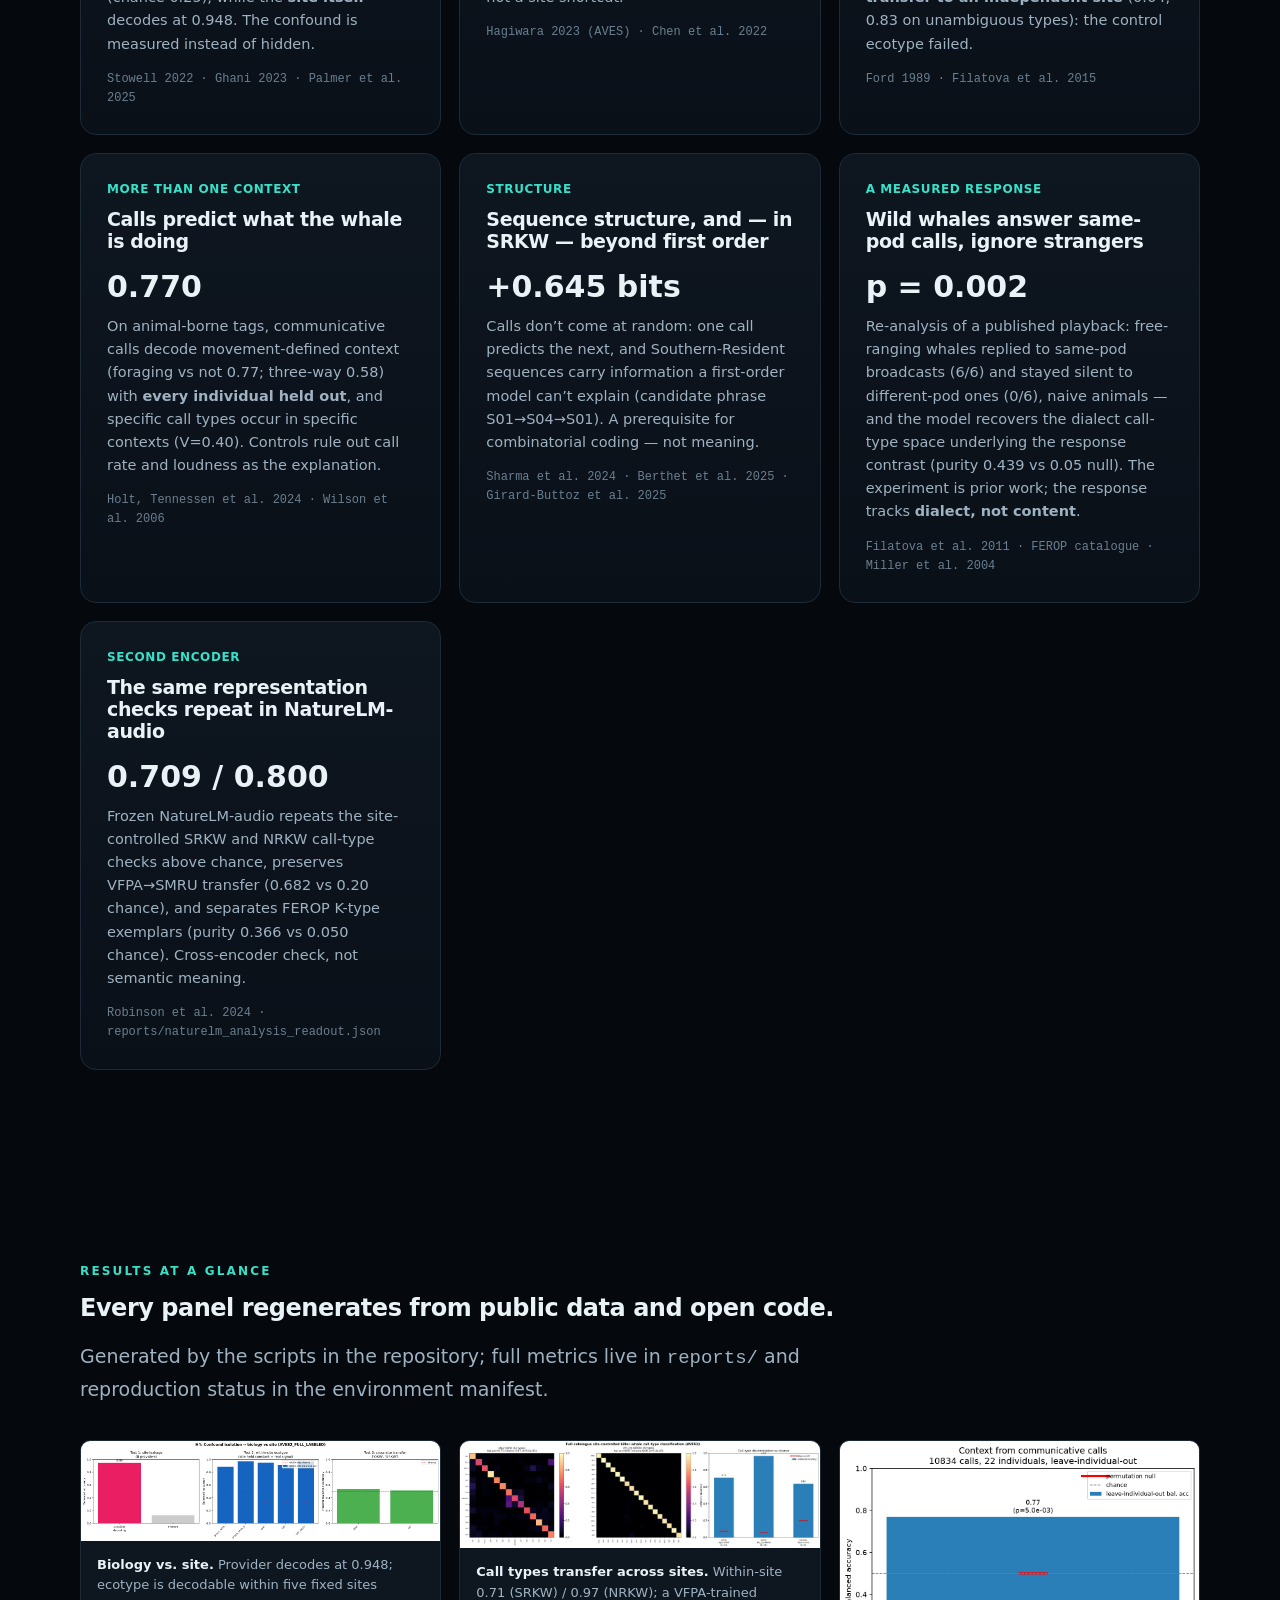
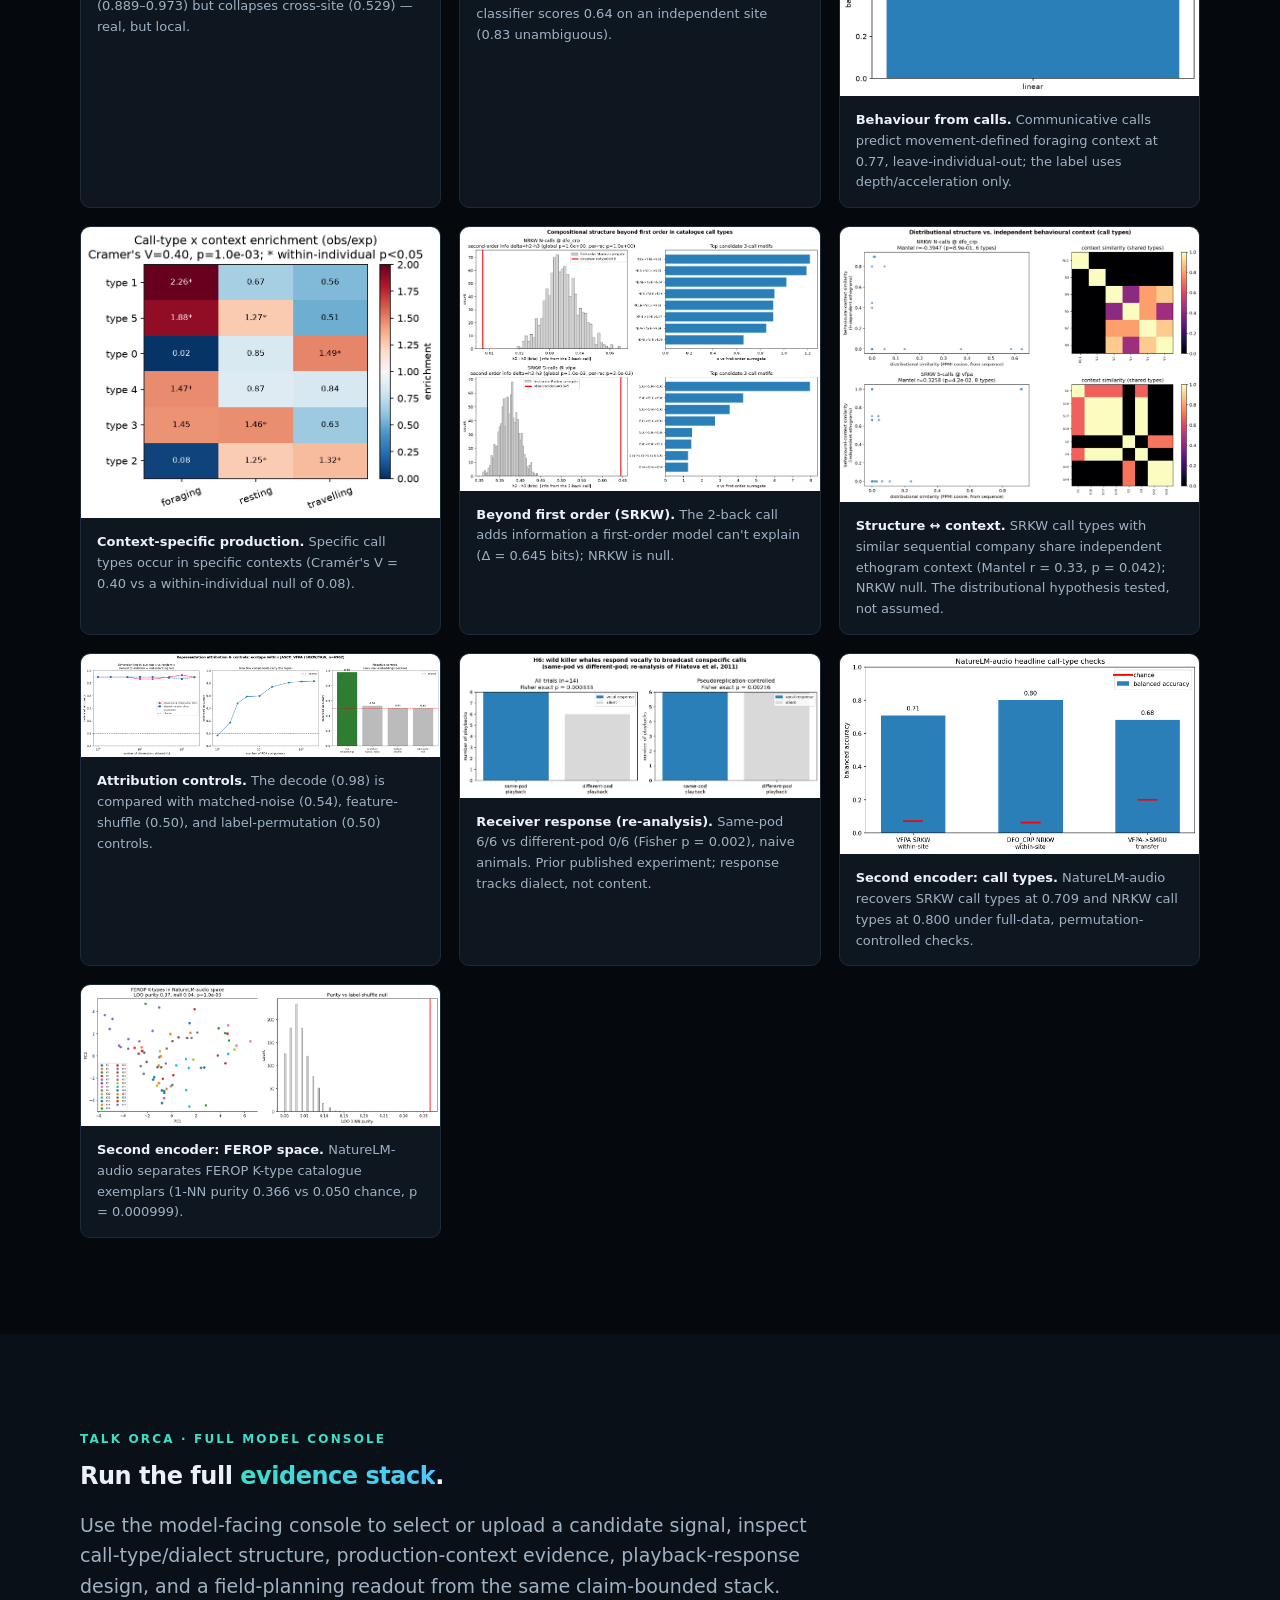
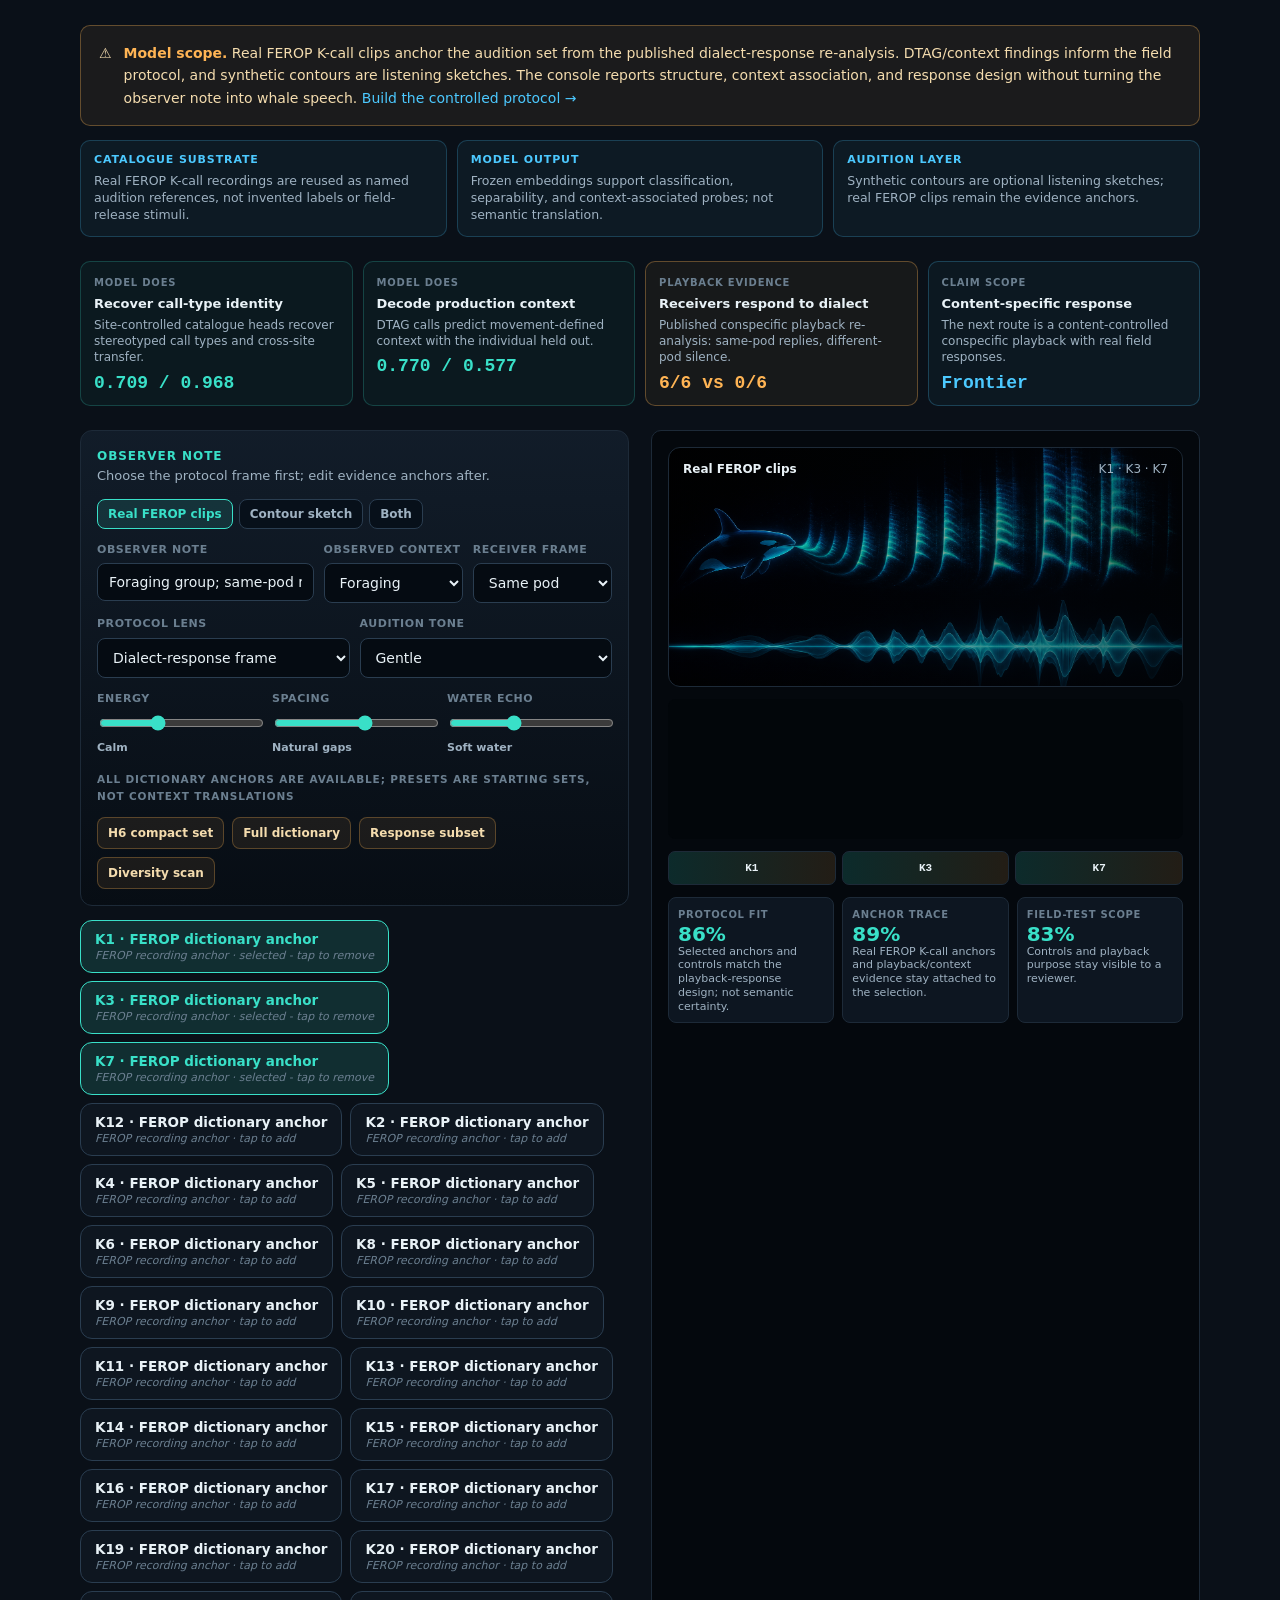
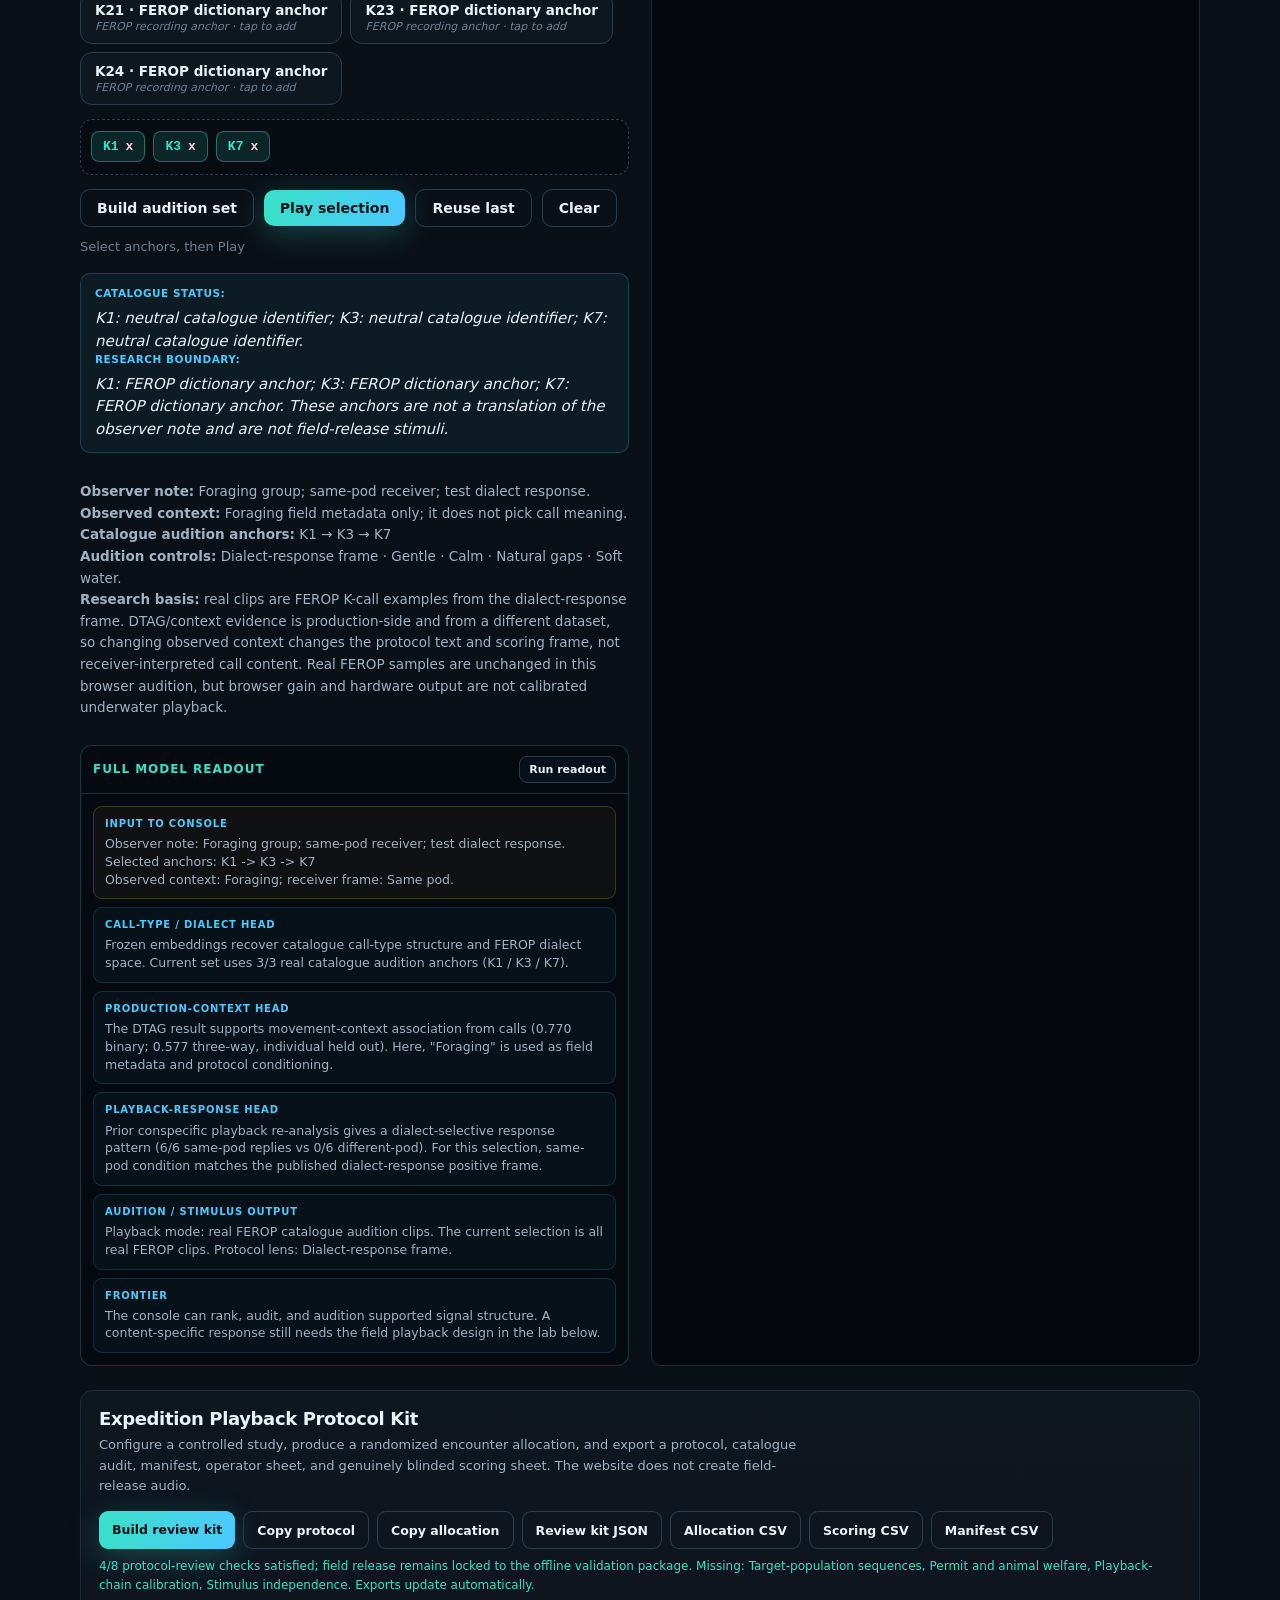
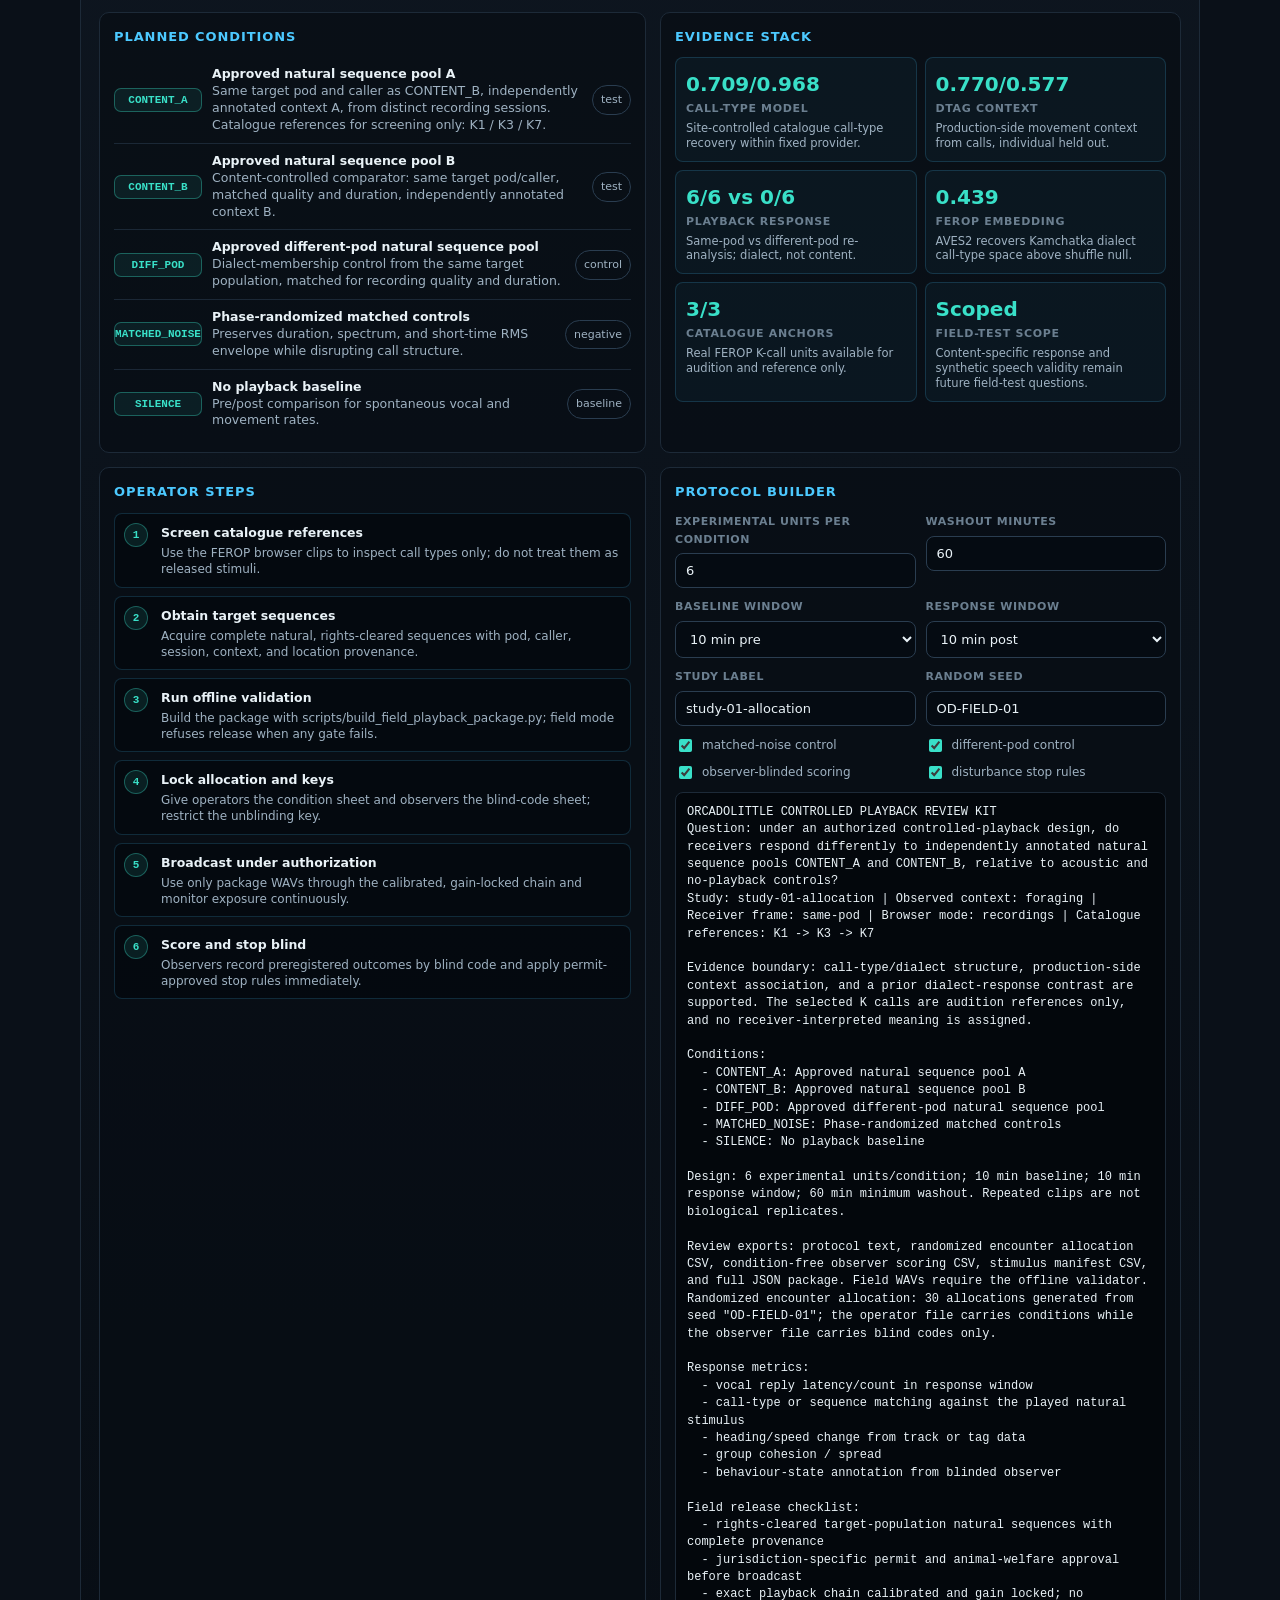
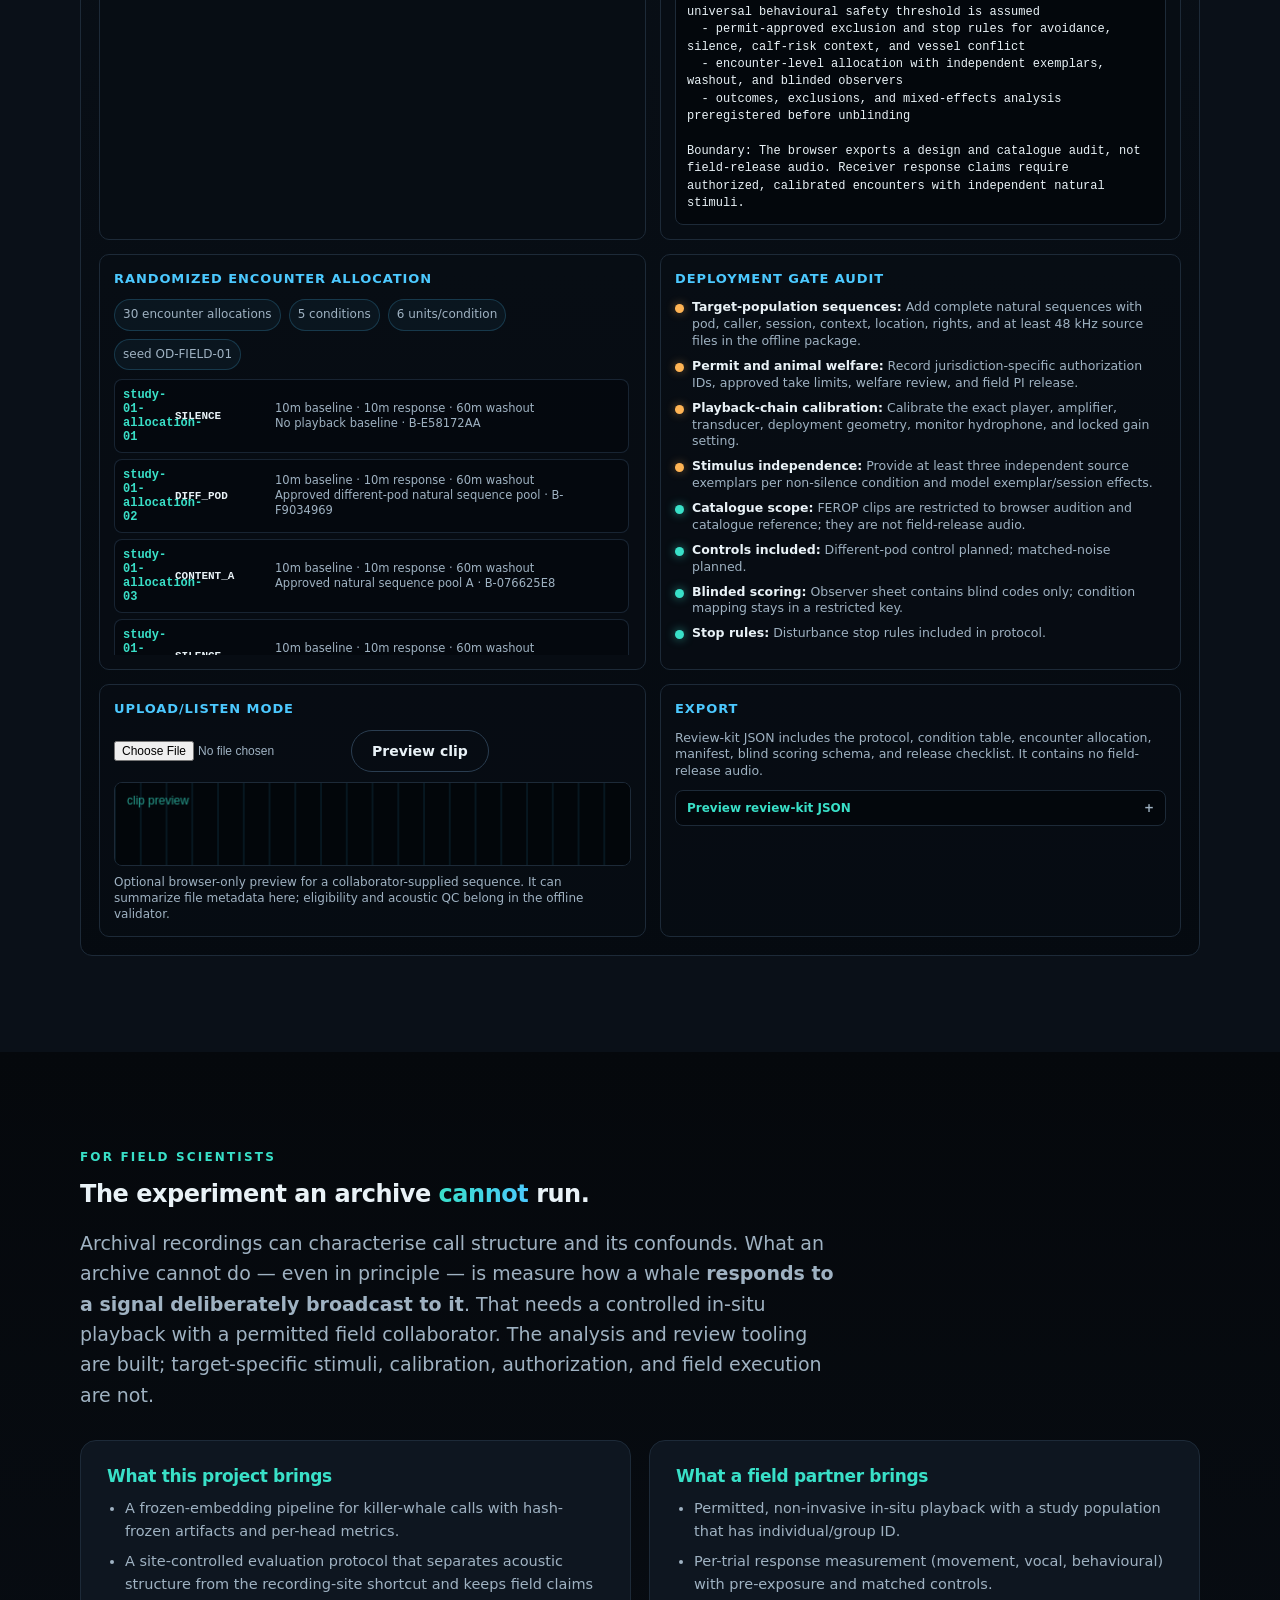
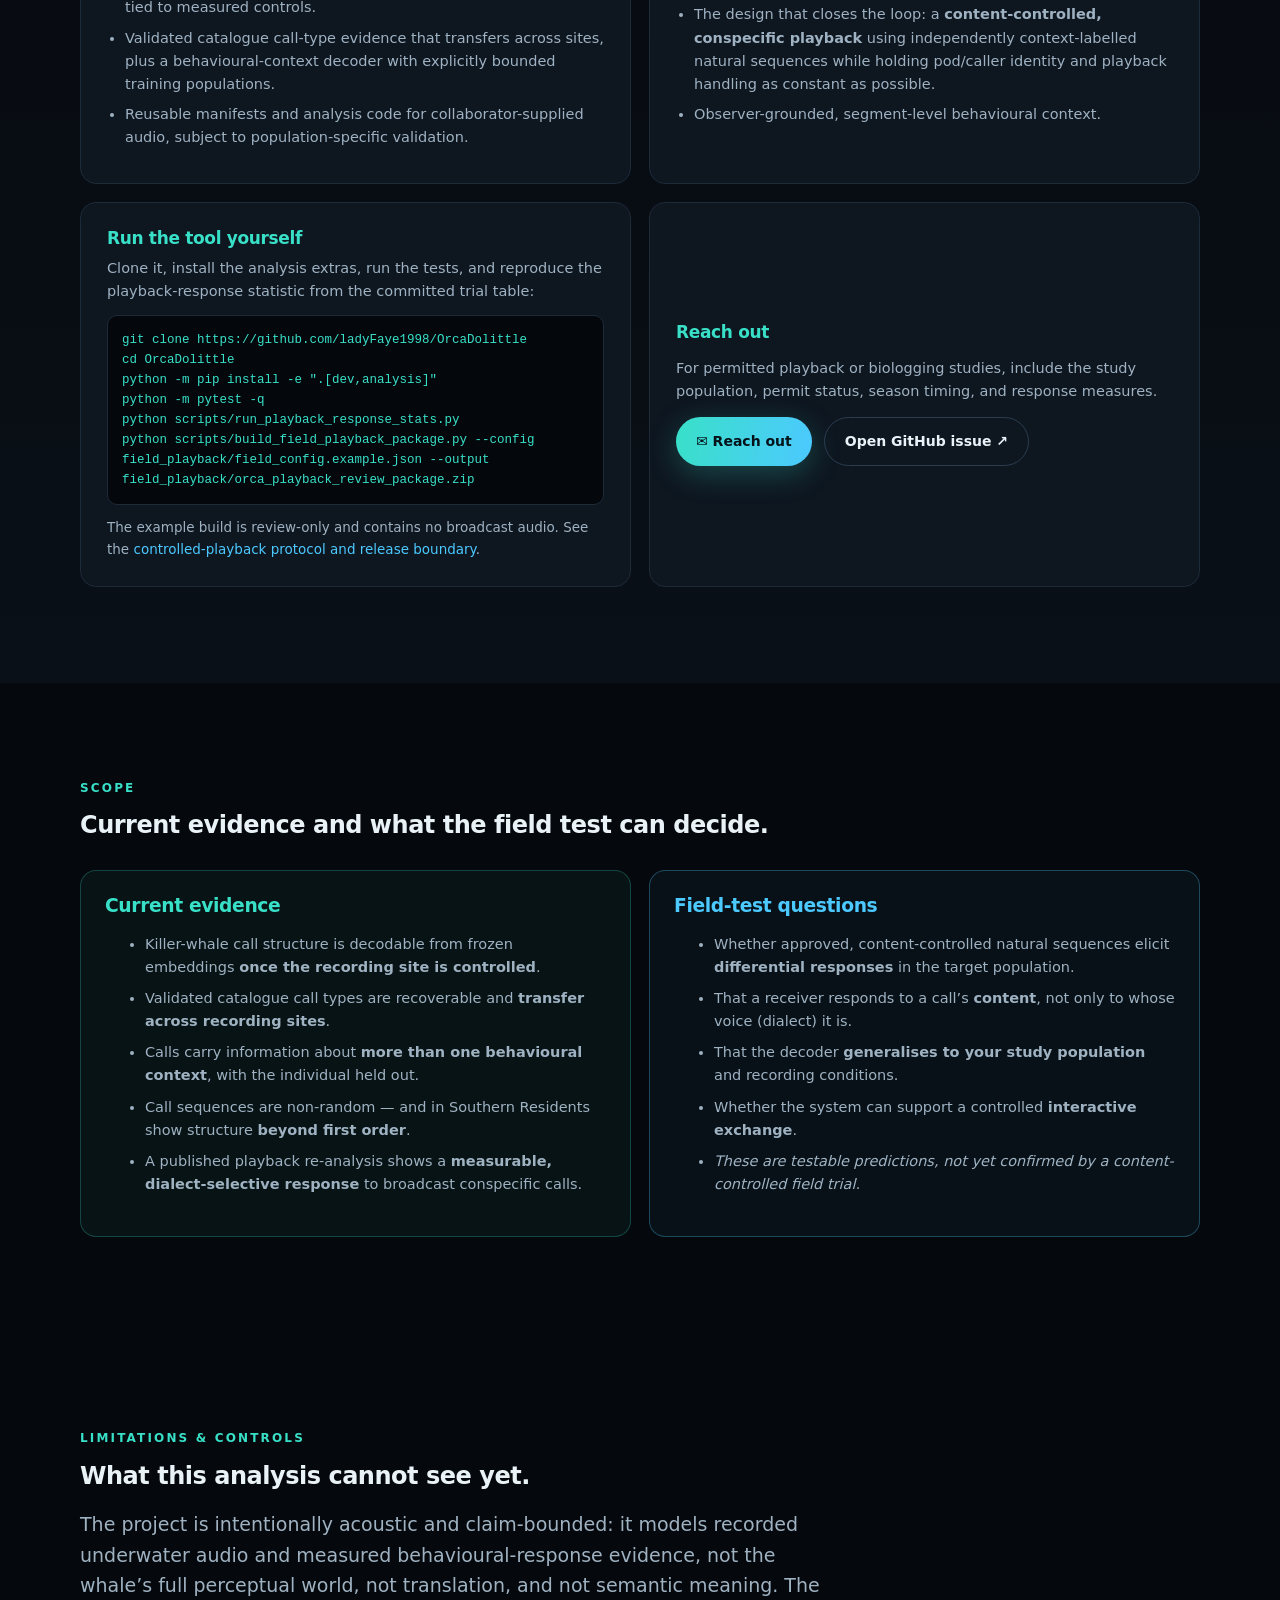
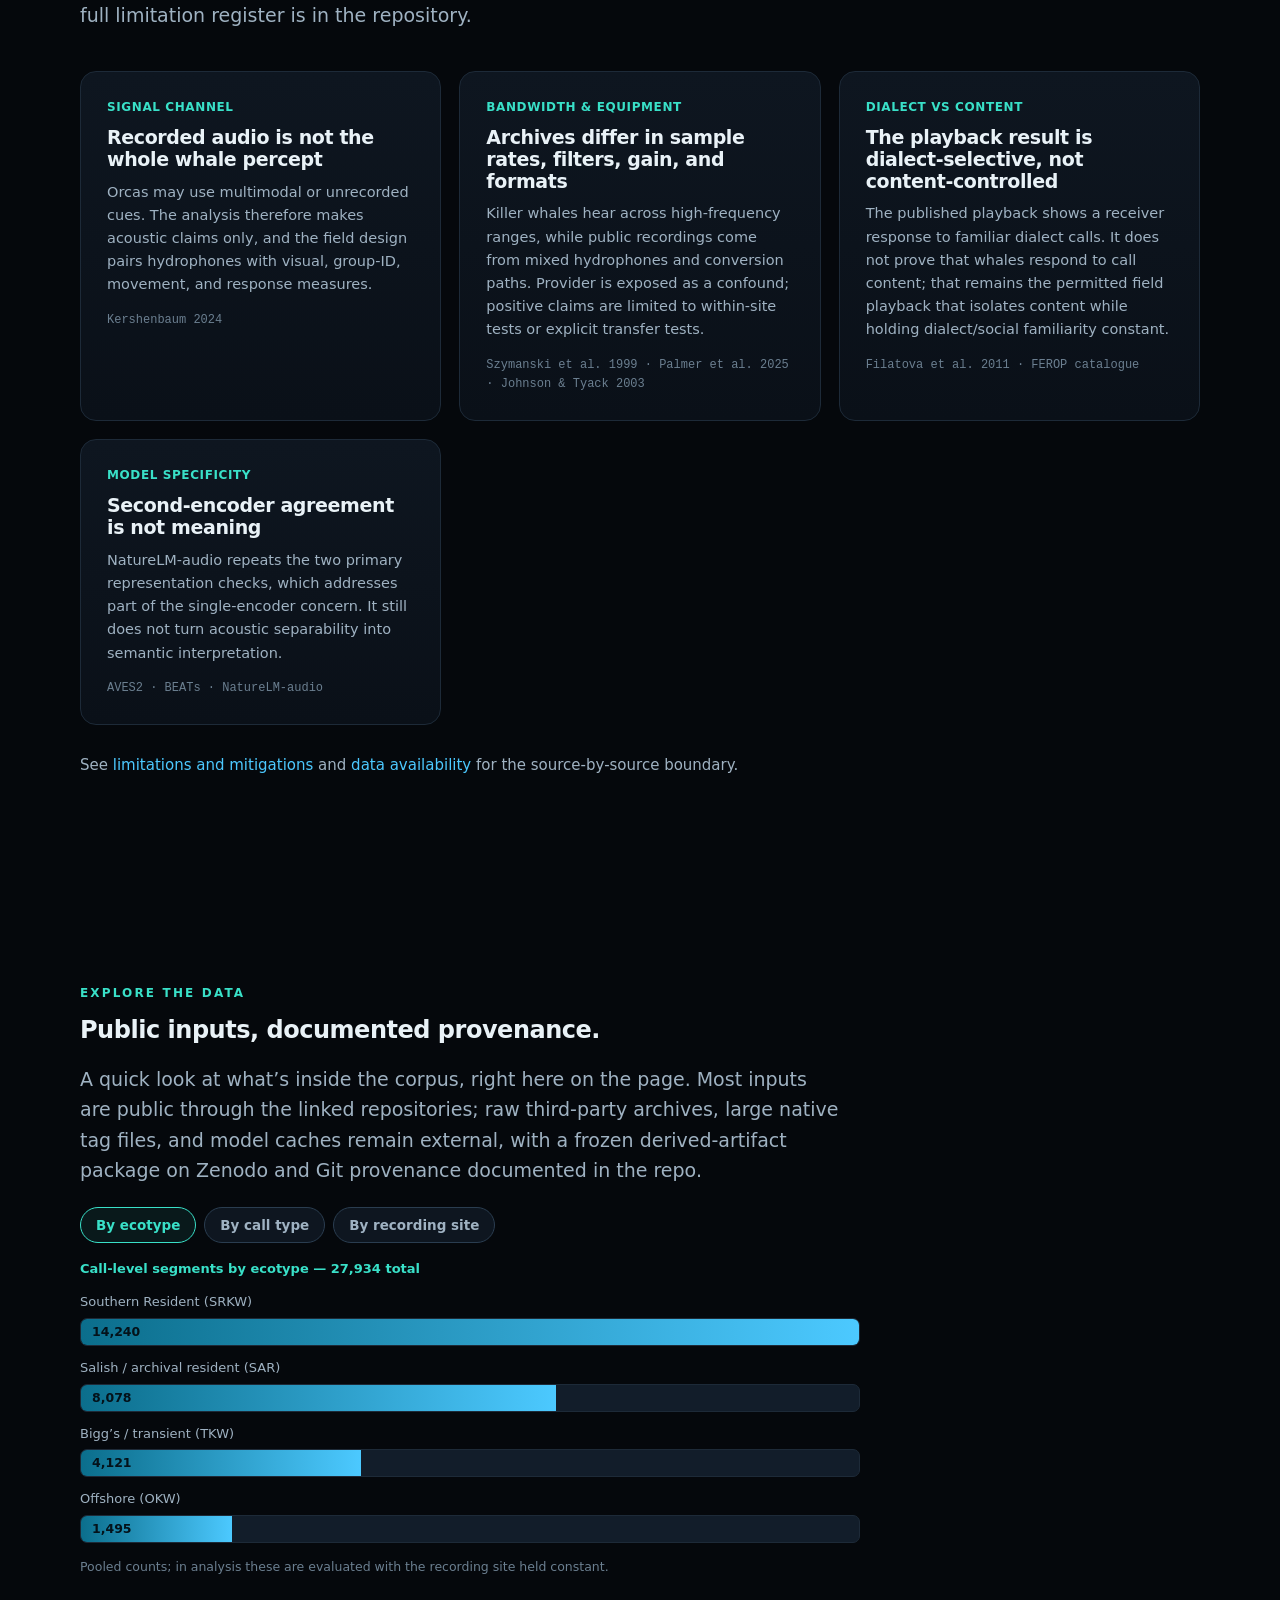
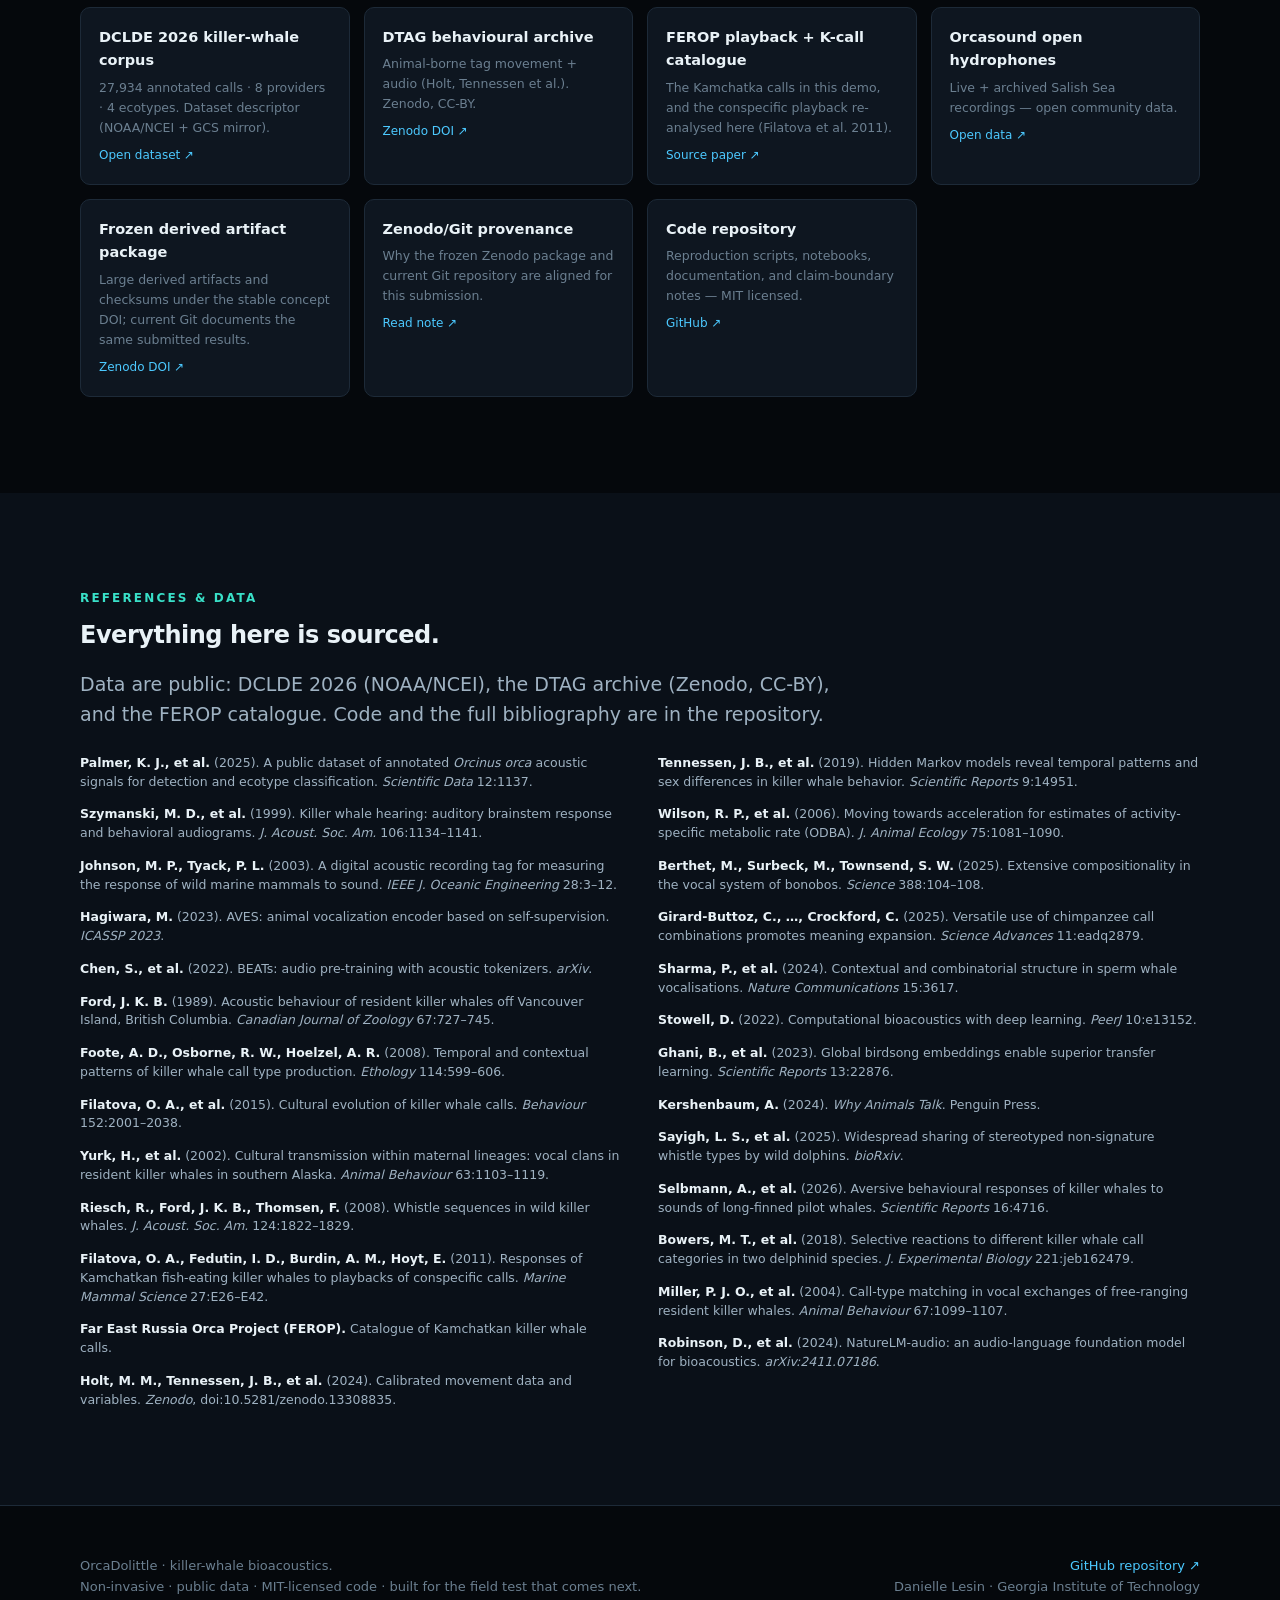
==== commit 4f957ac5: "Unify site navigation and speed up dictionary" ====
--- a/site/index.html
+++ b/site/index.html
@@ -270,21 +270,24 @@
 .dblink .d{font-size:12.5px;color:var(--faint);margin-top:5px}
 .dblink .go{color:var(--cyan);font-size:12px;margin-top:8px;display:inline-block}
 </style>
+<link rel="stylesheet" href="assets/site-nav.css" />
+<script defer src="assets/site-nav.js"></script>
 </head>
 <body>
-<nav><div class="wrap">
+<nav class="site-nav" data-site-nav aria-label="Primary"><div class="site-nav__inner wrap">
   <a class="brand" href="index.html"><span class="dot"></span> OrcaDolittle</a>
-  <div class="navlinks">
-    <a href="#work">Science</a>
-    <a href="#gallery">Results</a>
-    <a href="#talk">Talk&nbsp;Orca</a>
-    <a href="dictionary.html">Dictionary</a>
-    <a href="#field">Field kit</a>
-    <a href="#limits">Limits</a>
-    <a href="#explore">Data</a>
-    <a href="#refs">References</a>
-  </div>
-  <a class="btn primary" href="#talk">Open tool</a>
+  <div class="navlinks" id="primary-nav">
+    <a data-section="work" href="index.html#work">Science</a>
+    <a data-section="gallery" href="index.html#gallery">Results</a>
+    <a data-section="talk" href="index.html#talk">Talk&nbsp;Orca</a>
+    <a data-page="dictionary" href="dictionary.html">Dictionary</a>
+    <a data-section="field" href="index.html#field">Field kit</a>
+    <a data-section="limits" href="index.html#limits">Limits</a>
+    <a data-section="explore" href="index.html#explore">Data</a>
+    <a data-section="refs" href="index.html#refs">References</a>
+  </div>
+  <a class="btn primary nav-cta" href="index.html#talk">Open tool</a>
+  <button class="nav-toggle" type="button" aria-expanded="false" aria-controls="primary-nav" aria-label="Toggle navigation">Menu</button>
 </div></nav>
 <header class="hero"><video class="bgvid" autoplay muted loop playsinline poster="assets/hero_orca_16x9_reference.png"><source src="assets/hero_orca_veo_multi_loop.mp4" type="video/mp4" /></video><div class="bg"></div><div class="wrap">
   <span class="badge">● Non-invasive · public data · fully reproducible · field-test planning</span>
--- a/site/assets/site-nav.css
+++ b/site/assets/site-nav.css
@@ -0,0 +1,127 @@
+.site-nav{
+  position:sticky;
+  top:0;
+  z-index:50;
+  background:rgba(5,8,12,.92);
+  border-bottom:1px solid var(--border,var(--line,#203142));
+  box-shadow:0 8px 28px rgba(0,0,0,.16);
+  -webkit-backdrop-filter:blur(14px);
+  backdrop-filter:blur(14px);
+  isolation:isolate;
+}
+.site-nav .site-nav__inner{
+  position:relative;
+  display:flex;
+  align-items:center;
+  justify-content:space-between;
+  gap:18px;
+  width:100%;
+  max-width:var(--maxw,var(--max,1120px));
+  height:62px;
+  margin:0 auto;
+  padding:0 22px;
+}
+.site-nav .brand{
+  display:flex;
+  flex:0 0 auto;
+  align-items:center;
+  gap:10px;
+  color:var(--text);
+  font-weight:800;
+  letter-spacing:-.02em;
+  white-space:nowrap;
+}
+.site-nav .brand:hover{text-decoration:none}
+.site-nav .brand .dot{
+  width:11px;
+  height:11px;
+  border-radius:50%;
+  background:linear-gradient(135deg,var(--teal),var(--cyan));
+  box-shadow:0 0 16px var(--teal);
+}
+.site-nav .navlinks{
+  display:flex;
+  min-width:0;
+  align-items:center;
+  justify-content:center;
+  gap:20px;
+  color:var(--dim);
+  font-size:14px;
+}
+.site-nav .navlinks a{
+  position:relative;
+  padding:20px 0 18px;
+  color:var(--dim);
+  line-height:24px;
+  text-decoration:none;
+  white-space:nowrap;
+}
+.site-nav .navlinks a:hover,
+.site-nav .navlinks a.active{color:var(--text)}
+.site-nav .navlinks a::after{
+  content:"";
+  position:absolute;
+  right:0;
+  bottom:0;
+  left:0;
+  height:2px;
+  border-radius:2px 2px 0 0;
+  background:linear-gradient(90deg,var(--teal),var(--cyan));
+  opacity:0;
+  transform:scaleX(.35);
+  transition:opacity .16s ease,transform .16s ease;
+}
+.site-nav .navlinks a.active::after{opacity:1;transform:scaleX(1)}
+.site-nav .nav-cta{
+  flex:0 0 auto;
+  justify-content:center;
+  padding:10px 17px;
+  border:0;
+}
+.site-nav .nav-toggle{
+  display:none;
+  align-items:center;
+  justify-content:center;
+  width:42px;
+  height:42px;
+  padding:0;
+  border:1px solid var(--border2,var(--line2,#2f4c66));
+  border-radius:11px;
+  background:#07101a;
+  color:var(--text);
+  cursor:pointer;
+  font:800 12px var(--sans);
+}
+.site-nav .nav-toggle:hover{border-color:var(--teal);color:var(--teal)}
+@media(max-width:980px){
+  .site-nav .site-nav__inner{gap:10px}
+  .site-nav .nav-toggle{display:inline-flex}
+  .site-nav .nav-cta{margin-left:auto}
+  .site-nav .navlinks{
+    display:none;
+    position:absolute;
+    top:calc(100% - 1px);
+    right:16px;
+    left:16px;
+    grid-template-columns:repeat(2,minmax(0,1fr));
+    gap:4px;
+    padding:10px;
+    border:1px solid var(--border2,var(--line2,#2f4c66));
+    border-radius:0 0 14px 14px;
+    background:#081019;
+    box-shadow:0 18px 40px rgba(0,0,0,.42);
+  }
+  .site-nav .navlinks.open{display:grid}
+  .site-nav .navlinks a{padding:10px 12px;border-radius:8px;line-height:20px}
+  .site-nav .navlinks a:hover,
+  .site-nav .navlinks a.active{background:rgba(57,224,200,.08);color:var(--text)}
+  .site-nav .navlinks a::after{display:none}
+}
+@media(max-width:560px){
+  .site-nav .site-nav__inner{padding:0 16px}
+  .site-nav .nav-cta{display:none}
+  .site-nav .nav-toggle{margin-left:auto}
+}
+@media(prefers-reduced-motion:reduce){
+  .site-nav .navlinks a::after{transition:none}
+}
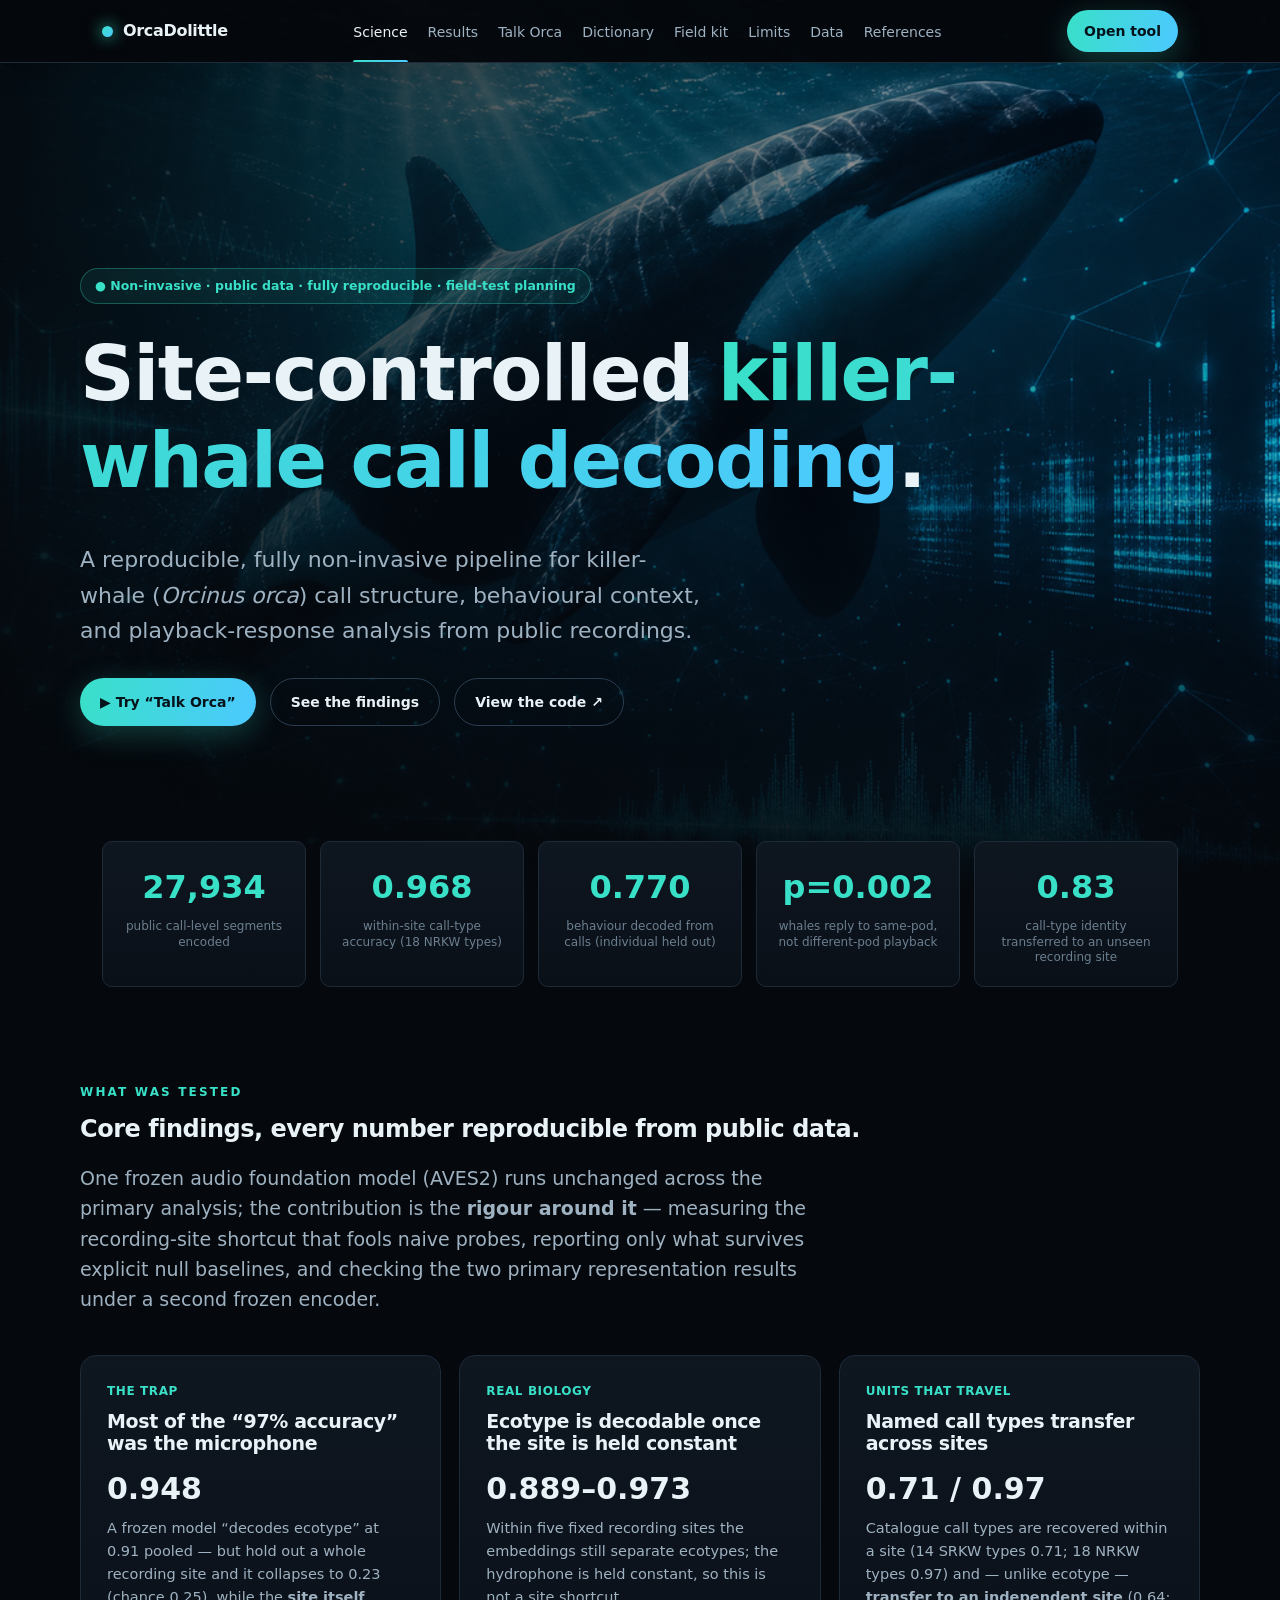
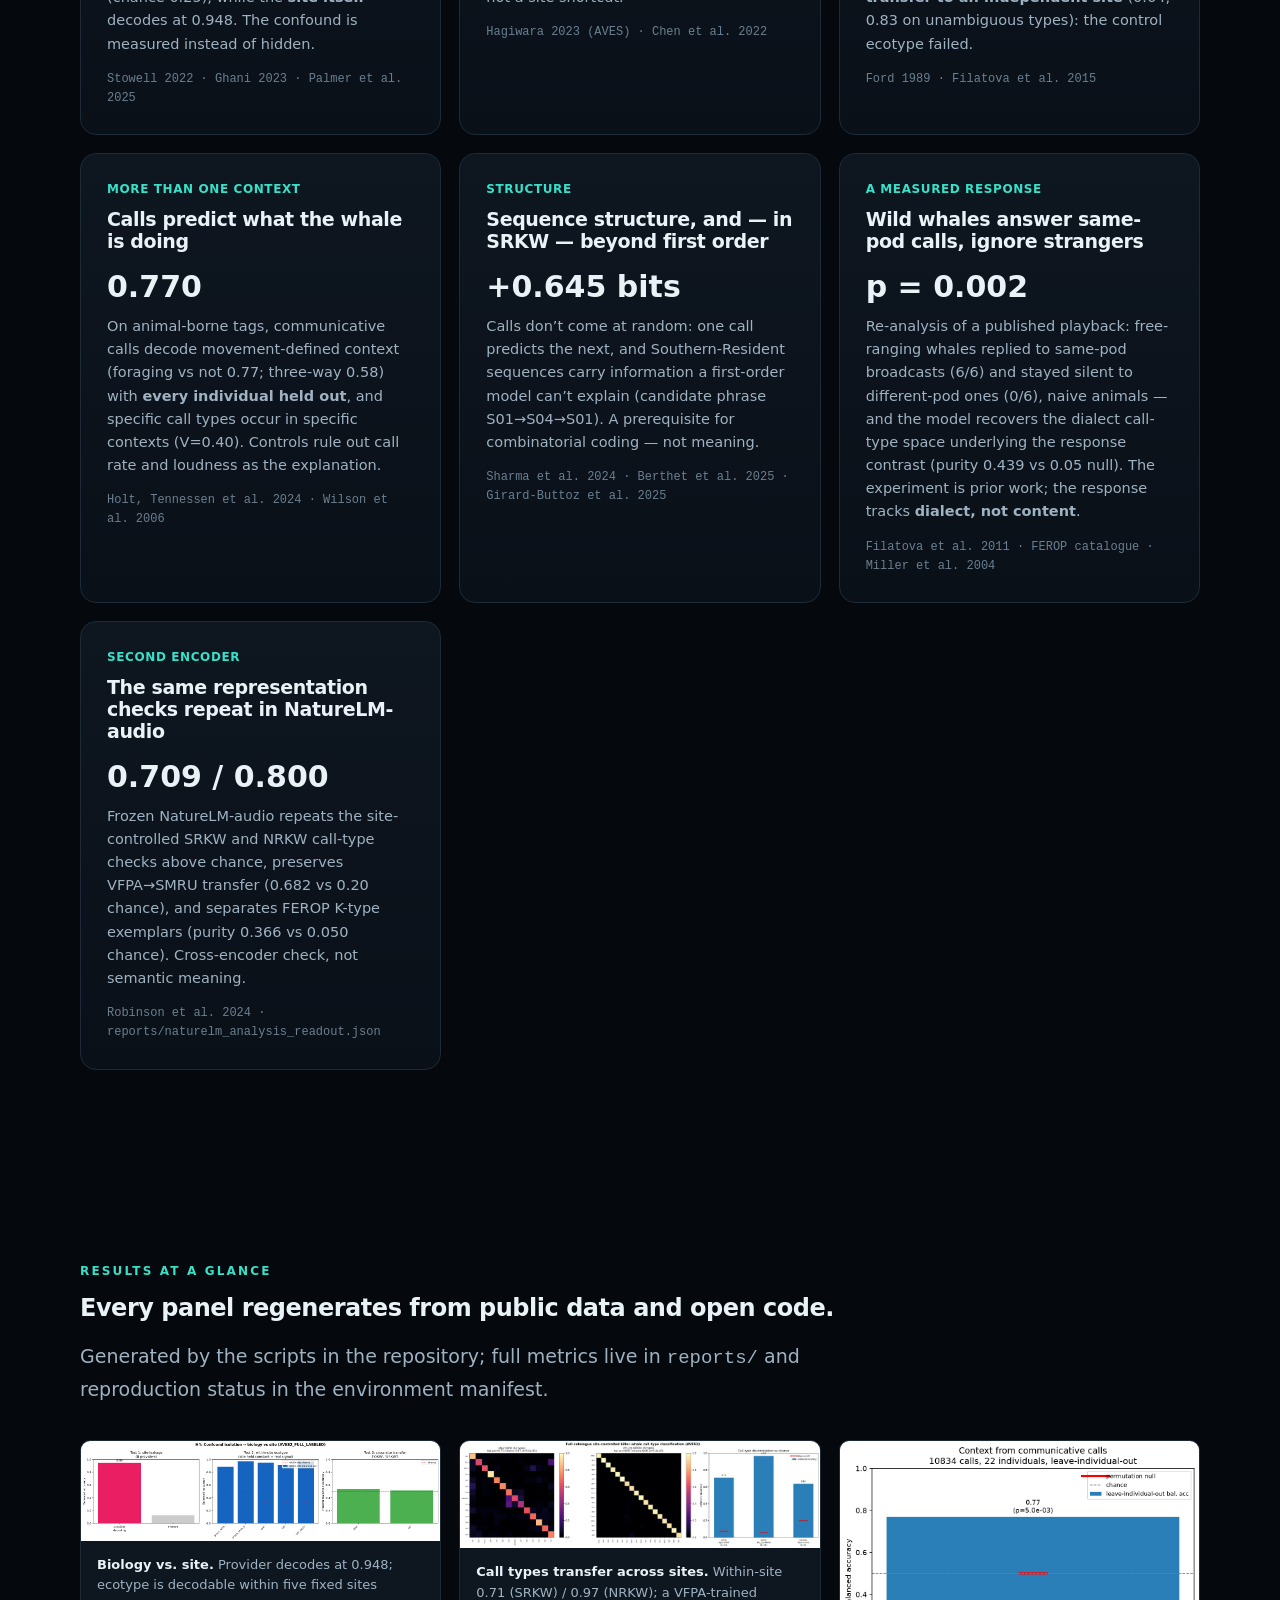
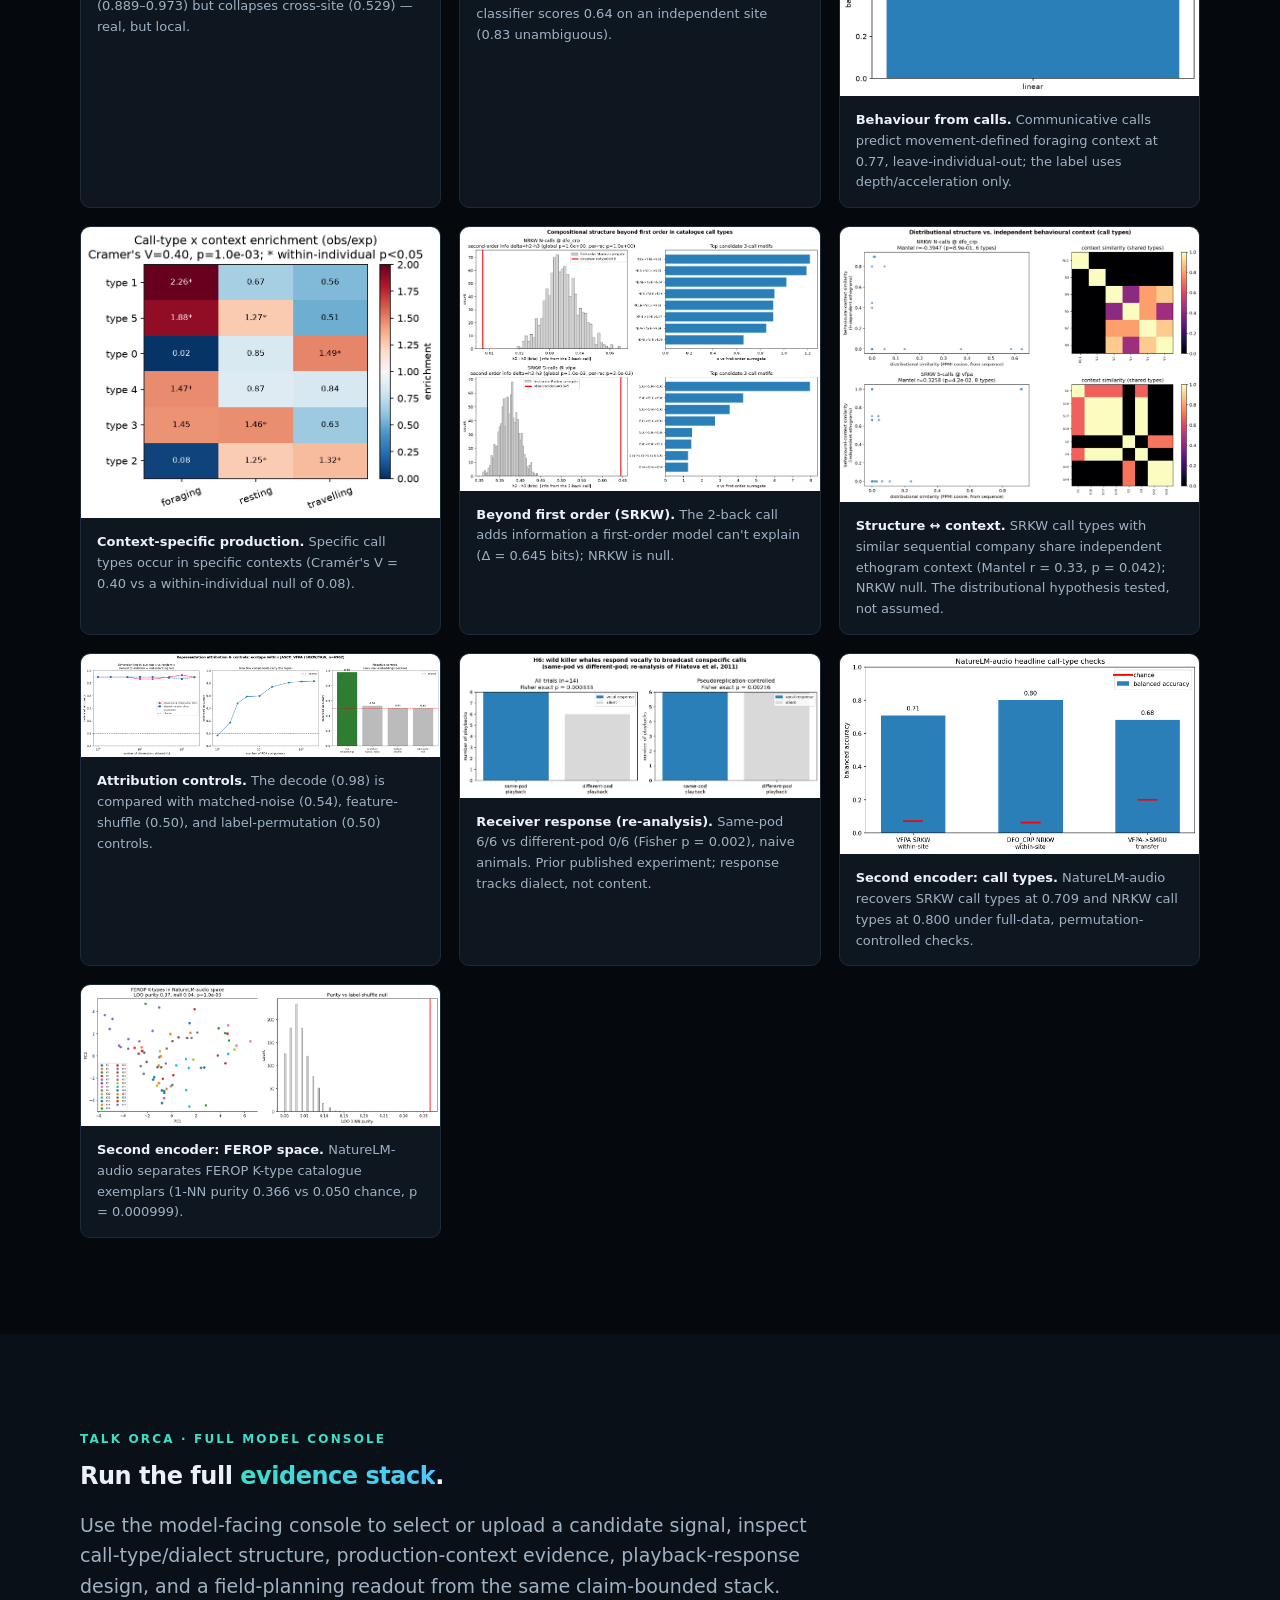
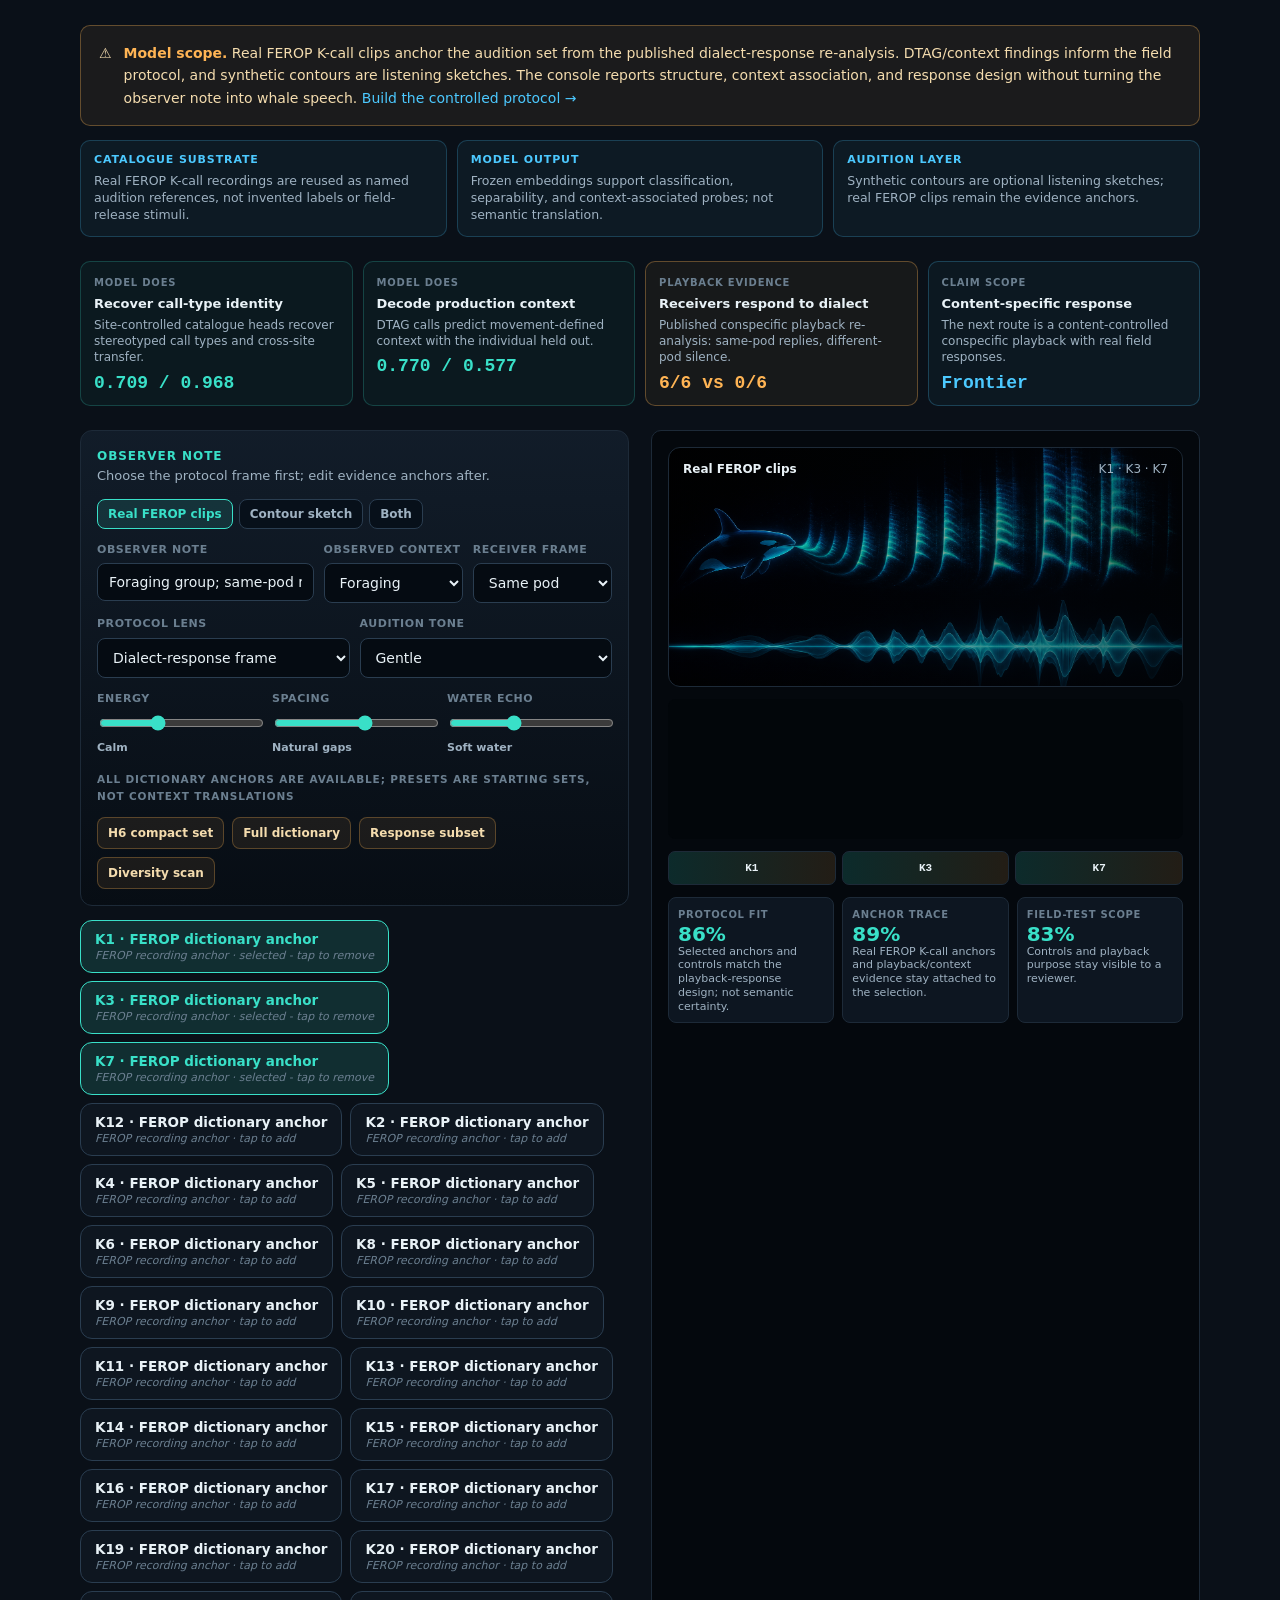
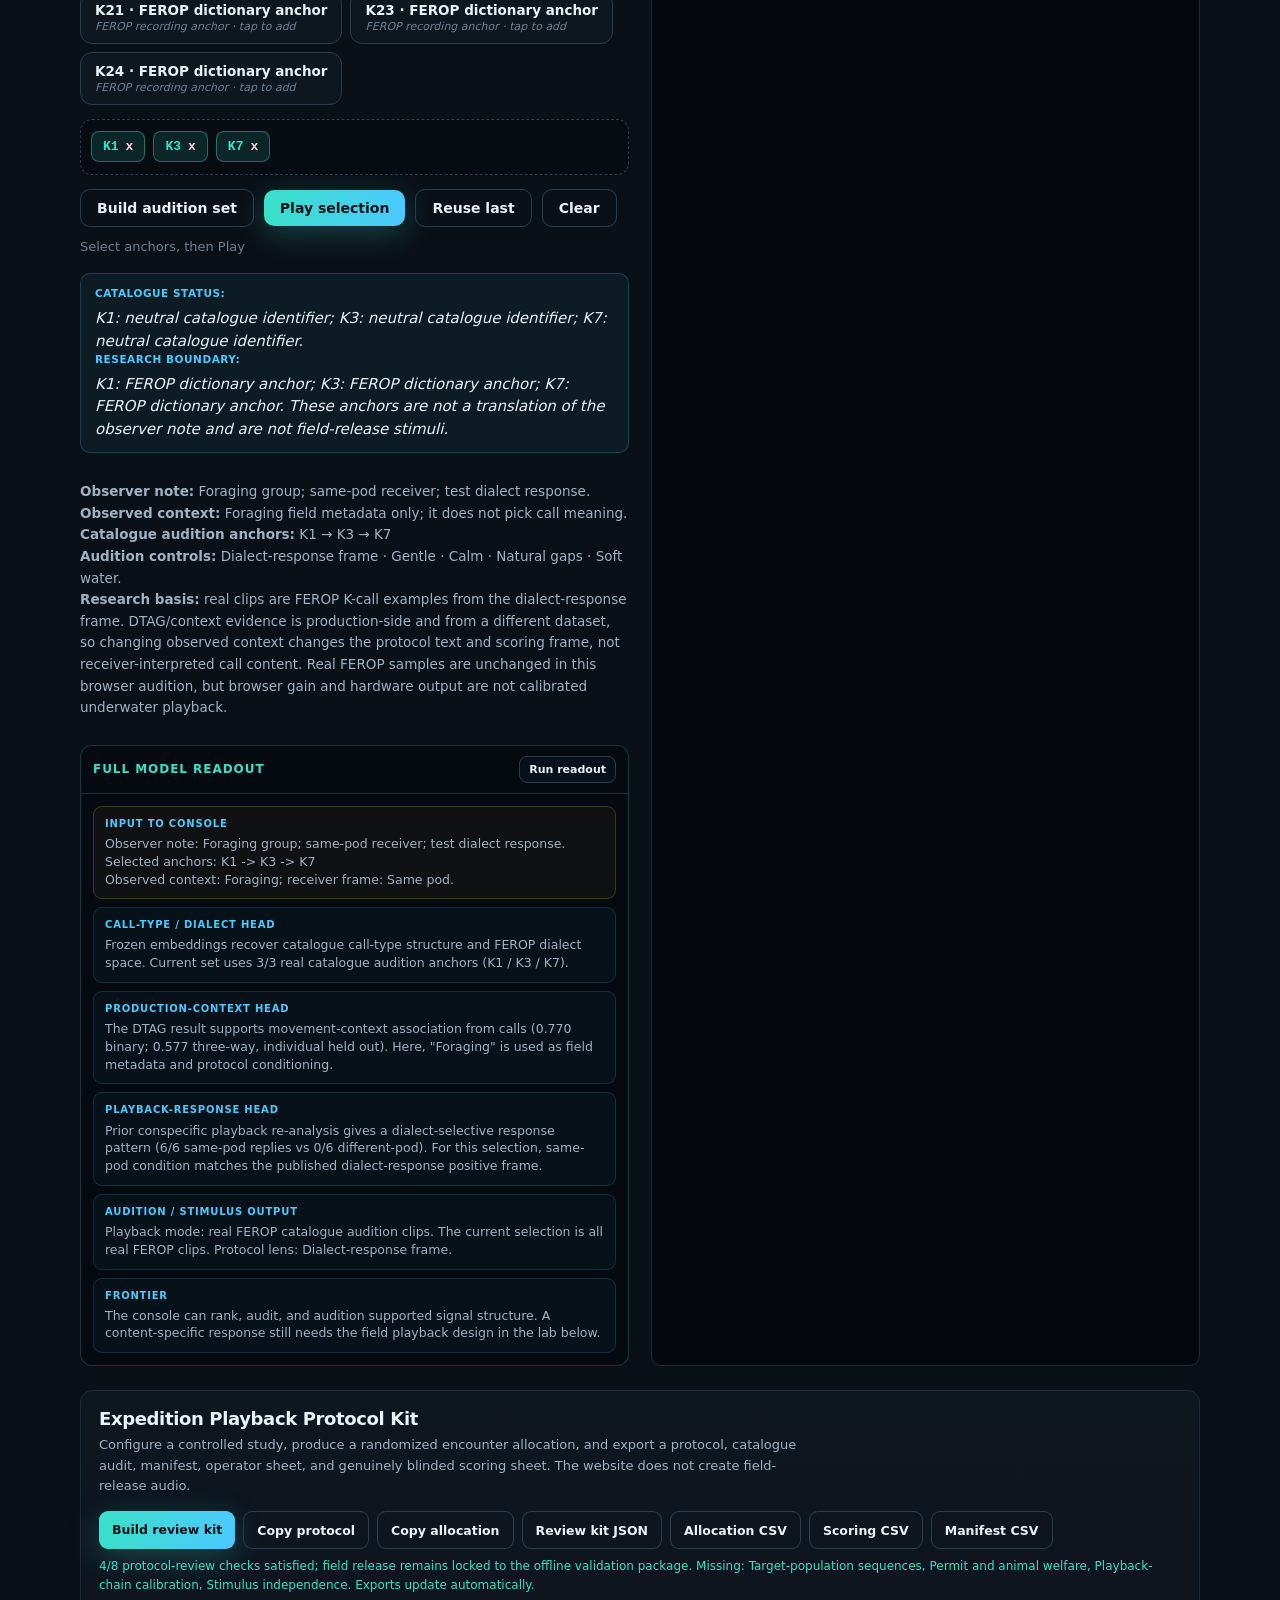
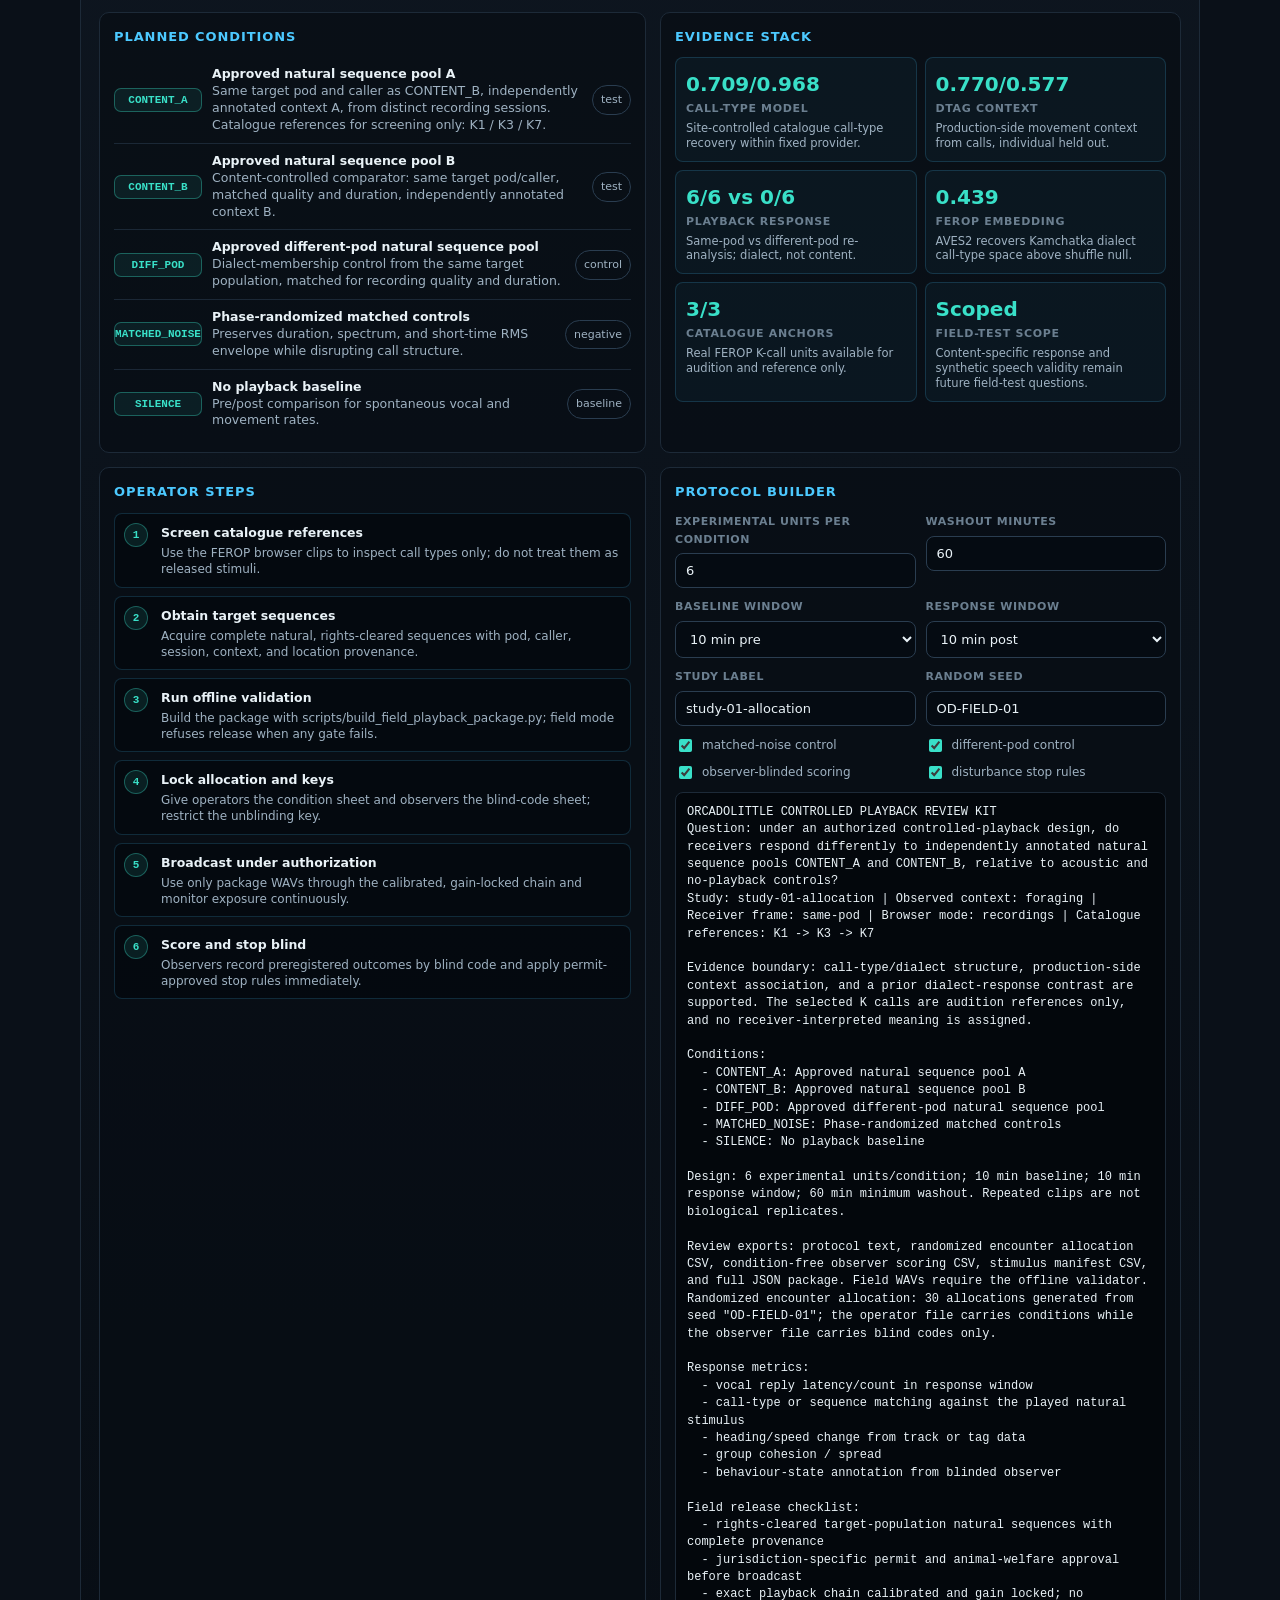
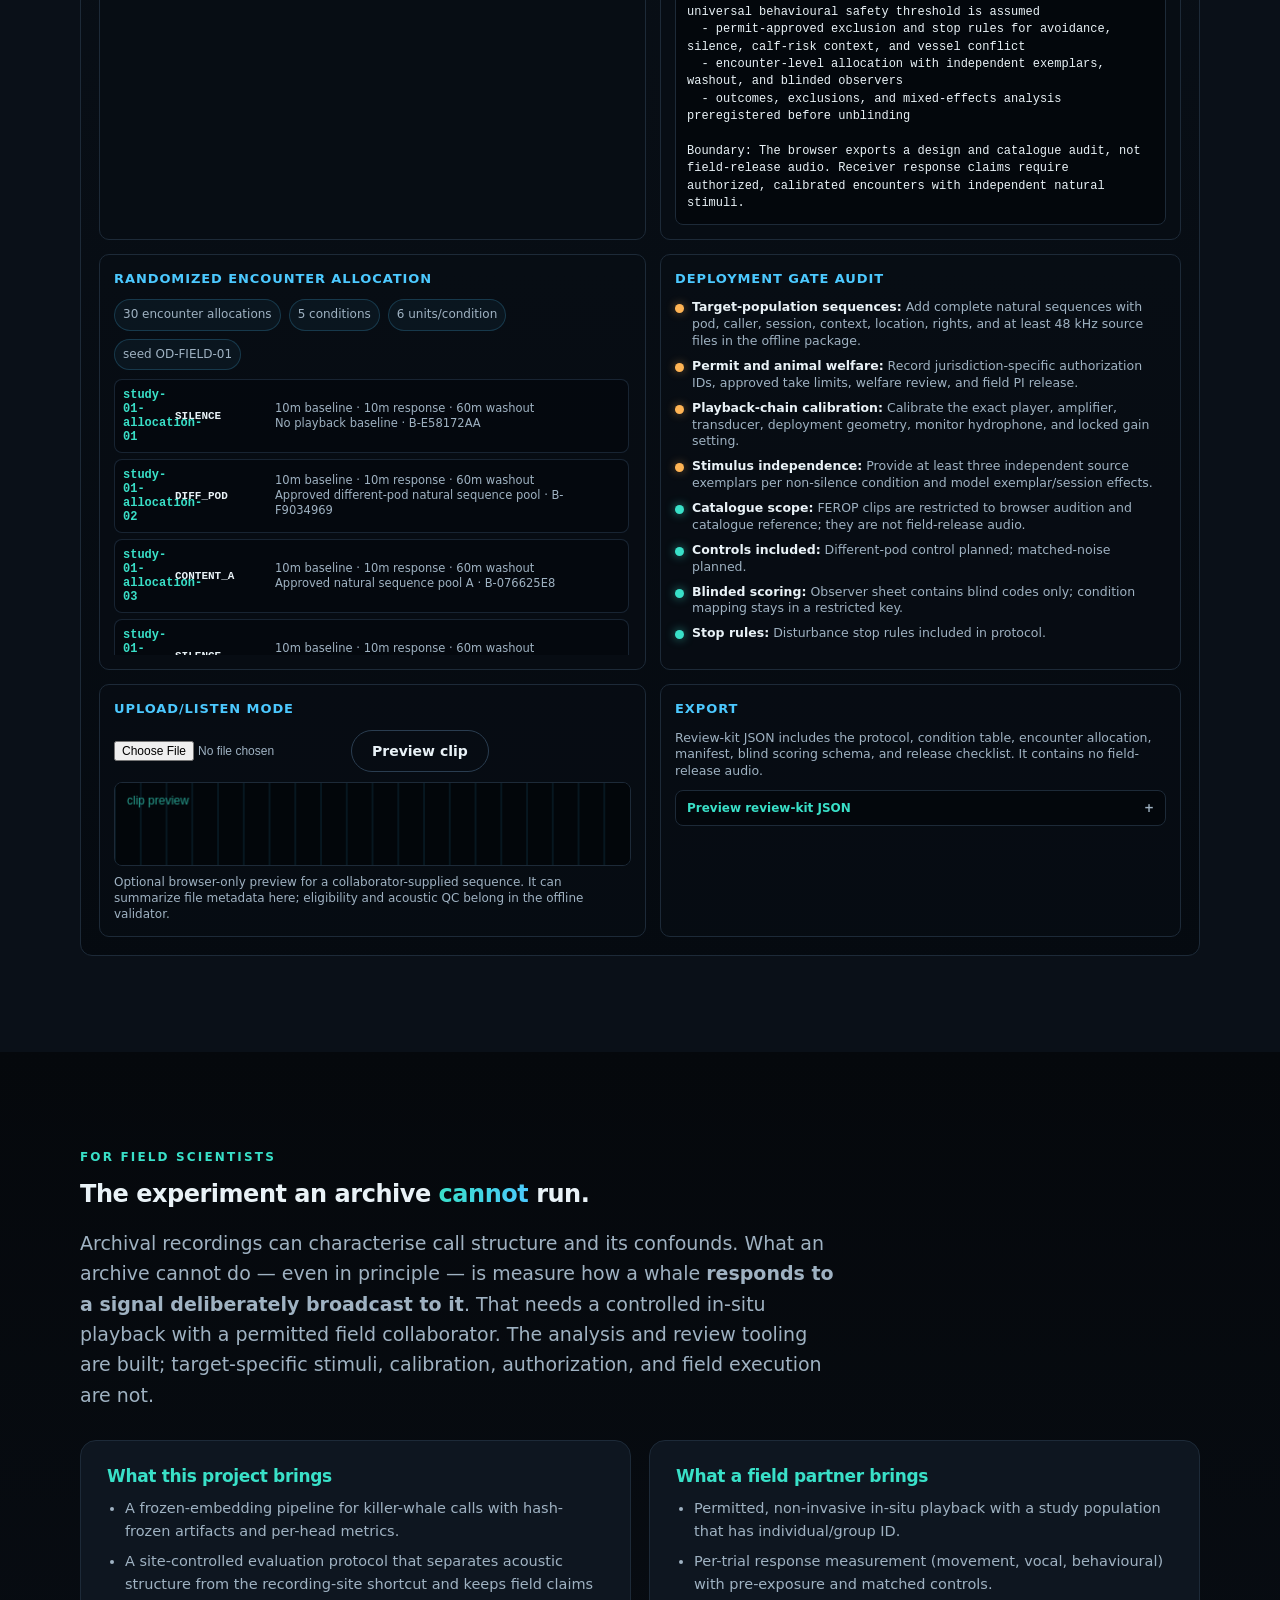
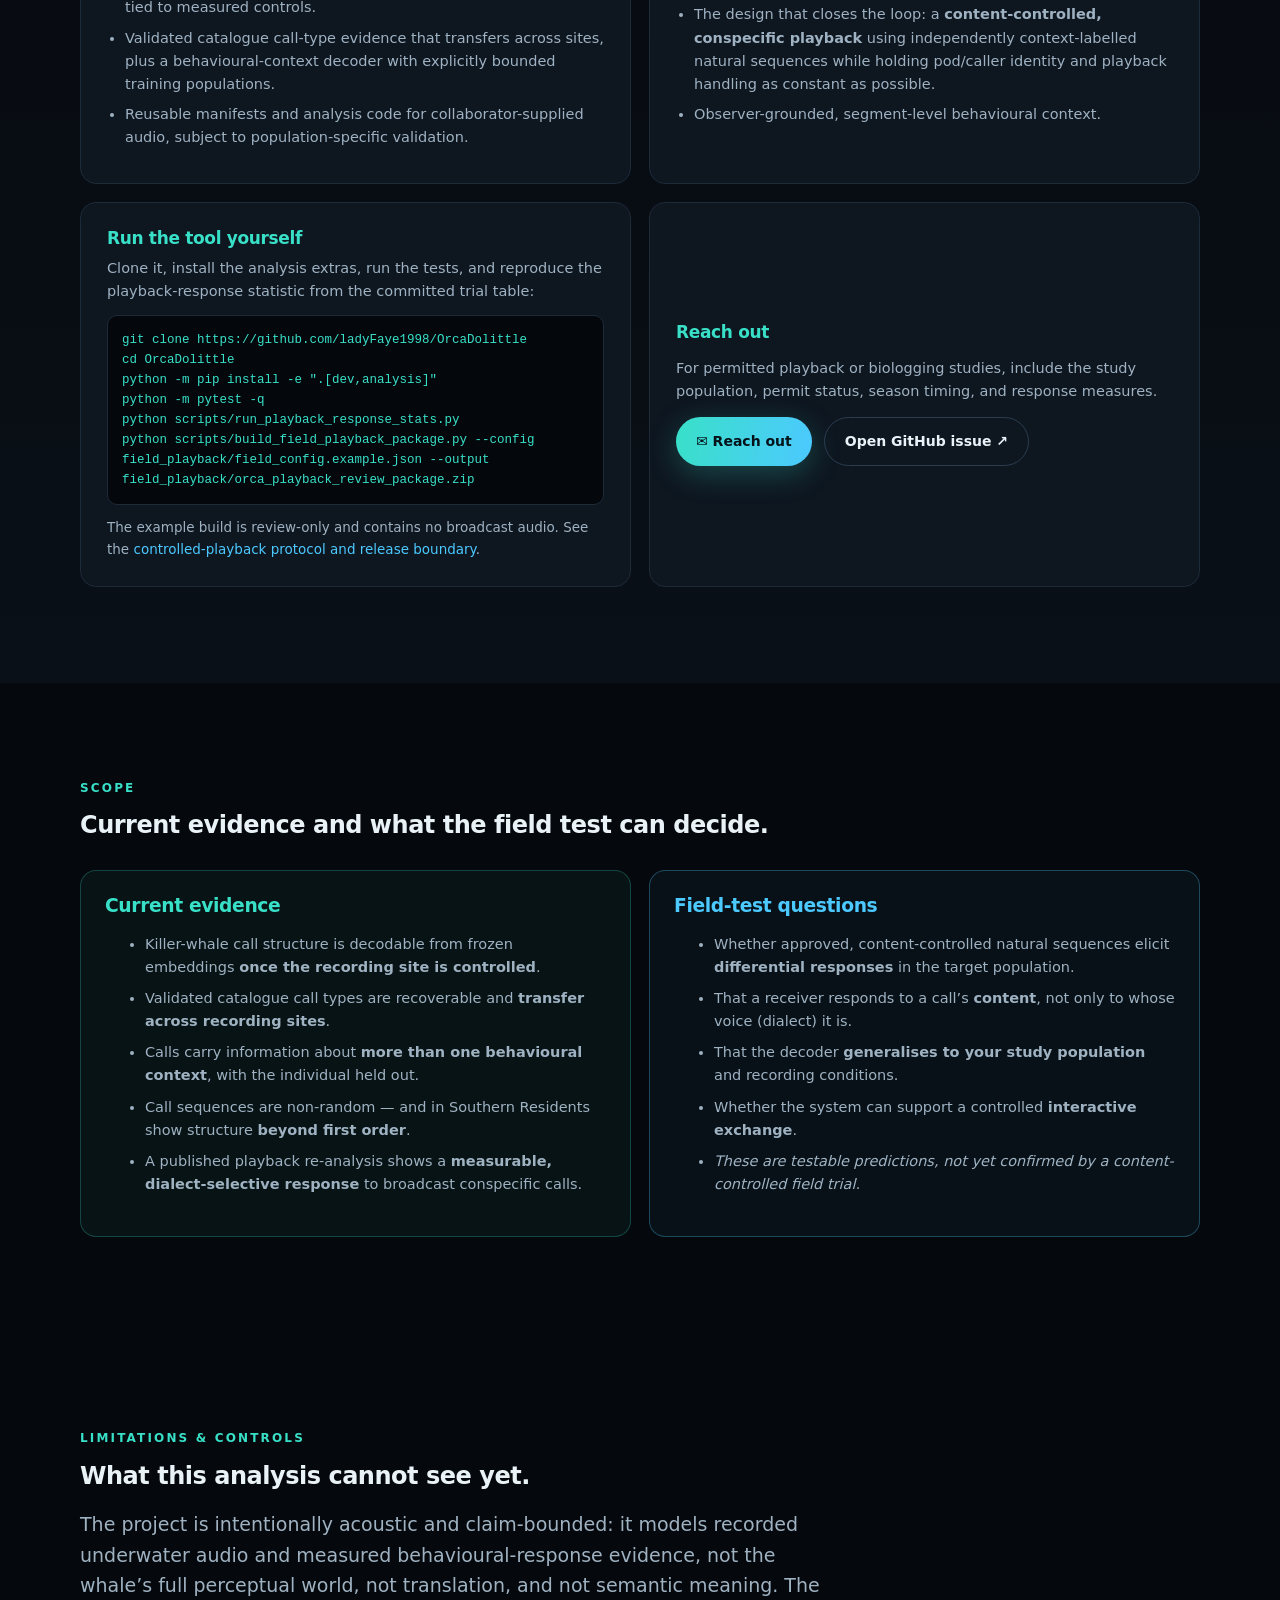
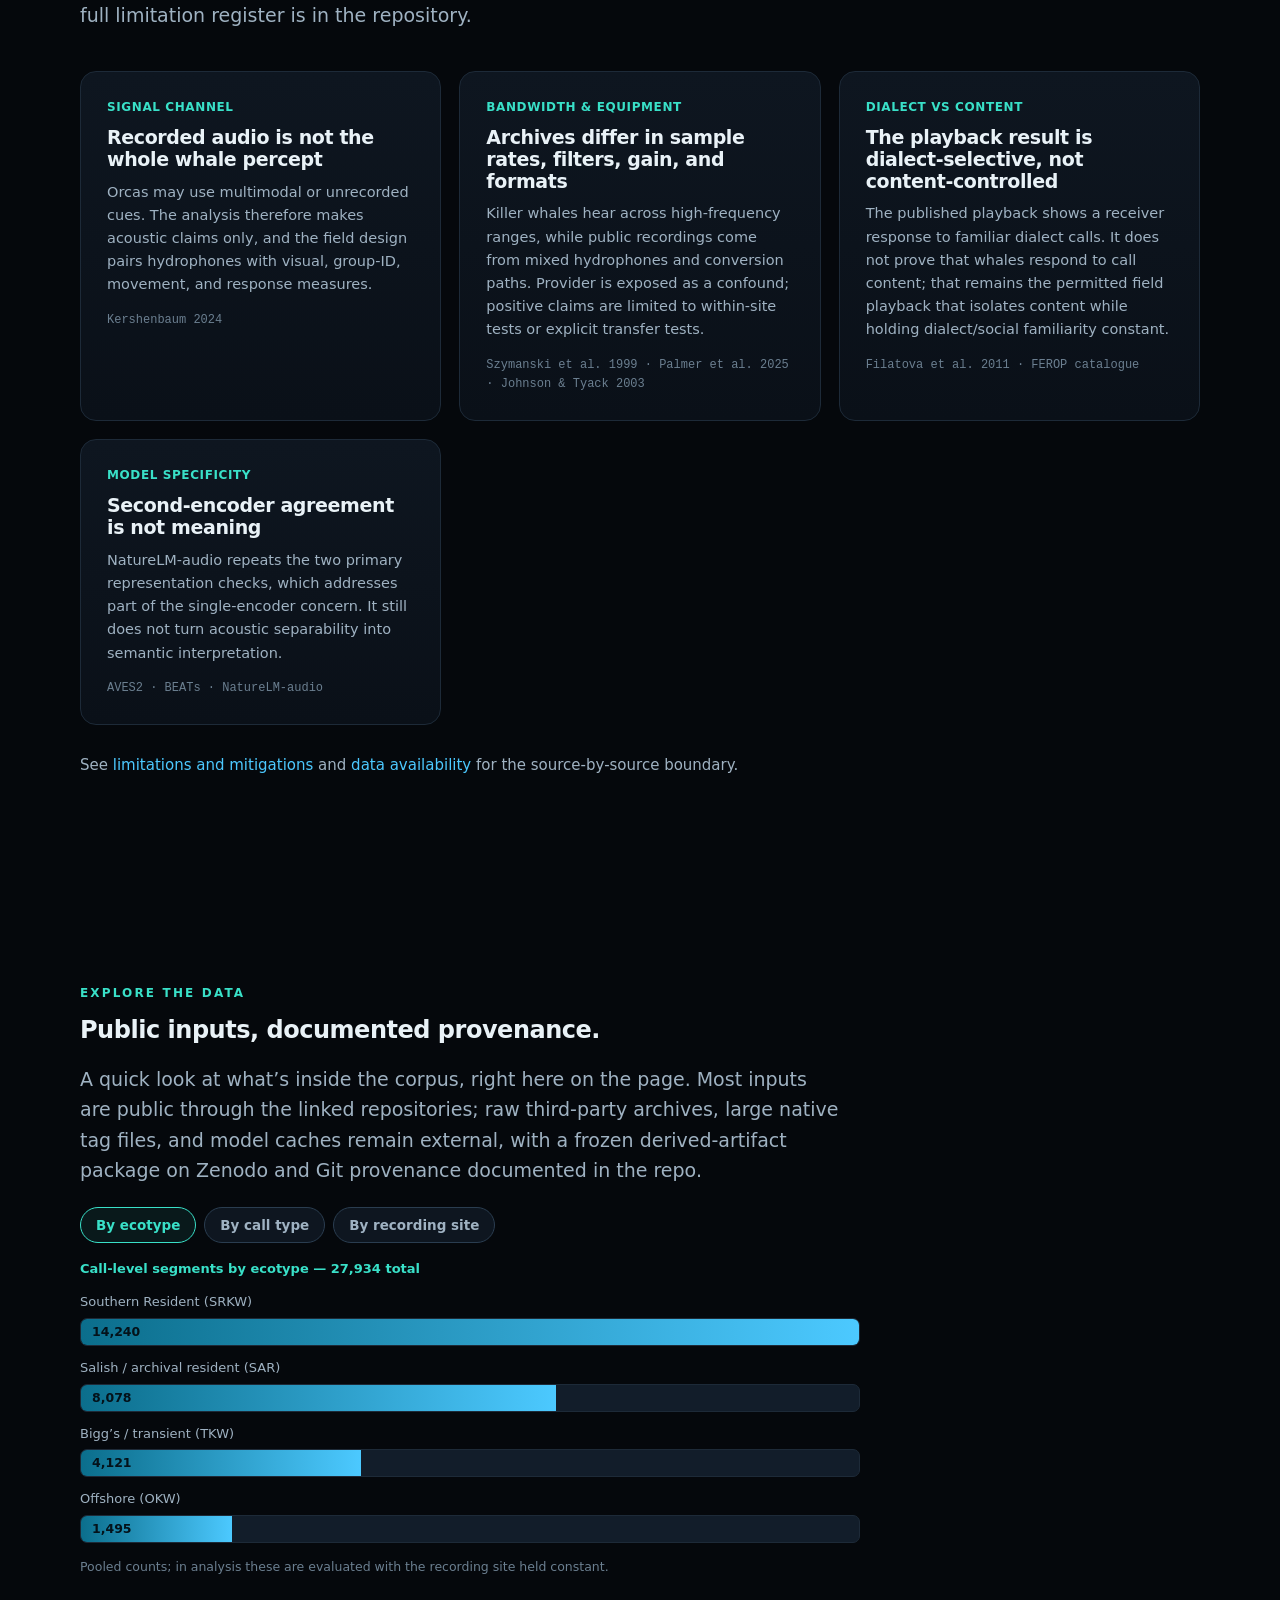
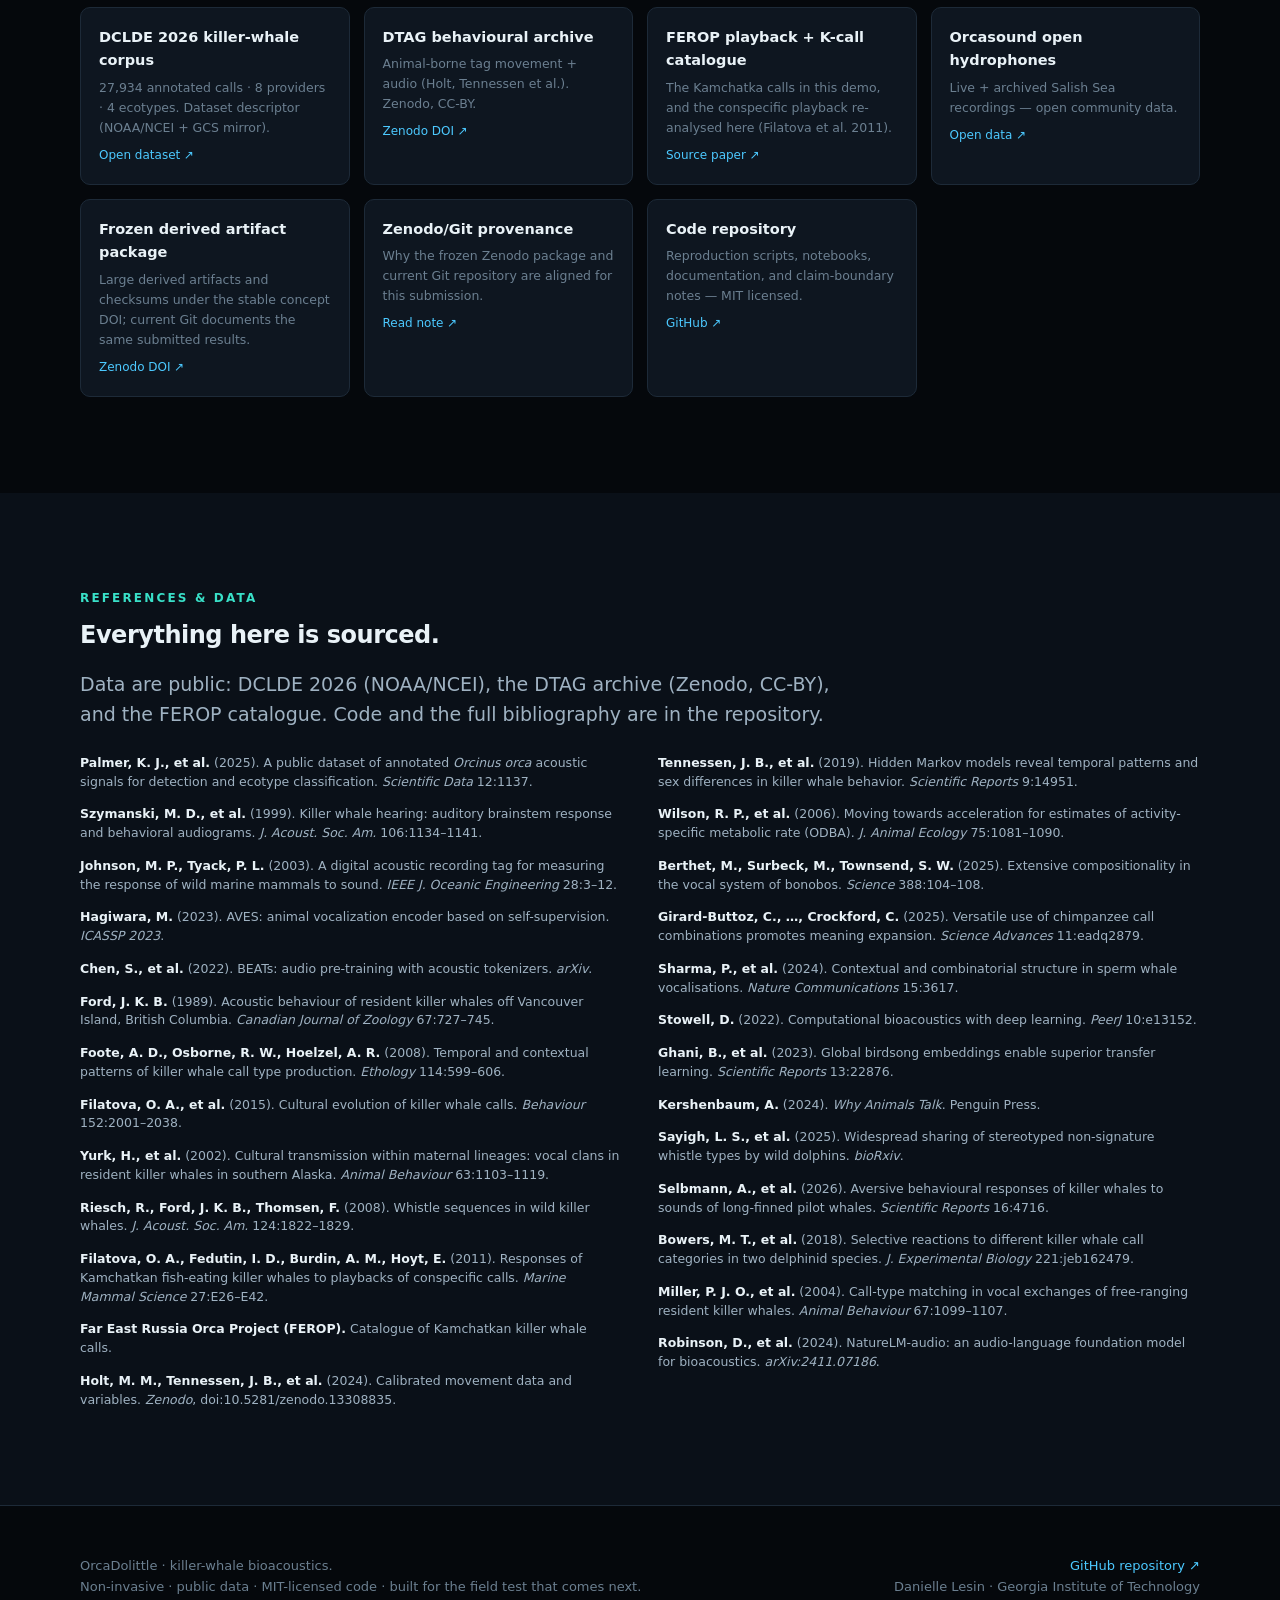
==== commit 7d4bd742: "Keep navigation responsive during page startup" ====
--- a/site/index.html
+++ b/site/index.html
@@ -270,8 +270,8 @@
 .dblink .d{font-size:12.5px;color:var(--faint);margin-top:5px}
 .dblink .go{color:var(--cyan);font-size:12px;margin-top:8px;display:inline-block}
 </style>
-<link rel="stylesheet" href="assets/site-nav.css" />
-<script defer src="assets/site-nav.js"></script>
+<link rel="stylesheet" href="assets/site-nav.css?v=2" />
+<script defer src="assets/site-nav.js?v=2"></script>
 </head>
 <body>
 <nav class="site-nav" data-site-nav aria-label="Primary"><div class="site-nav__inner wrap">
@@ -1268,7 +1268,7 @@
     uploadNote.textContent='Could not decode this clip in-browser. Keep it for the reproducible pipeline; supported browser formats vary by system.';
   }
 }
-function renderTray(last){
+function renderTray(last,skipLab=false){
   renderChips();
   if(!phrase.length){
     tray.innerHTML='<span class="trayhint">Tap anchors above or press Build audition set…</span>';
@@ -1278,13 +1278,15 @@
     analogy.innerHTML='<span class="alab">Catalogue status:</span> '+esc(phrase.map(p=>p.call.toUpperCase()+': '+humanHypothesis(p)).join('; '))+'. <br><span class="alab">Research boundary:</span> '+esc(phrase.map(p=>p.call.toUpperCase()+': '+p.role).join('; '))+'. These anchors are not a translation of the observer note and are not field-release stimuli.';
   }
   phraseLabel.textContent=phrase.length?phrase.map(p=>p.call.toUpperCase()).join(' · '):'No anchors';
-  updateControlLabels(); renderTimeline(-1); renderMeters(); renderReadout(last); renderModelChat(); updateLab();
-}
-function setMode(next){
+  updateControlLabels(); renderTimeline(-1); renderMeters(); renderReadout(last); renderModelChat();
+  if(!skipLab)updateLab();
+}
+function setMode(next,skipLab=false){
   mode=next;
   document.querySelectorAll('.modebtn').forEach(b=>b.classList.toggle('active',b.dataset.mode===mode));
   modeLabel.innerHTML='<b>'+({recordings:'Real FEROP clips',synthetic:'Contour sketch',hybrid:'Clips + contour'}[mode])+'</b>';
-  renderChips(); renderMeters(); renderReadout(); renderModelChat(); updateLab();
+  renderChips(); renderMeters(); renderReadout(); renderModelChat();
+  if(!skipLab)updateLab();
 }
 function setTemplate(key){
   const t=TEMPLATES[key]; if(!t)return;
@@ -1310,7 +1312,7 @@
     phrase=(saved.phrase||[]).map(k=>CALLS[k]).filter(Boolean); setMode(saved.mode||mode); renderTray(); statusEl.textContent='Reused last selection';
   }catch(e){statusEl.textContent='No saved selection yet';}
 }
-function applyUrlSelection(){
+function applyUrlSelection(skipLab=false){
   const params=new URLSearchParams(location.search);
   const raw=params.get('call')||params.get('calls');
   if(!raw)return false;
@@ -1318,7 +1320,7 @@
   const unique=keys.filter((k,i,a)=>a.indexOf(k)===i);
   if(!unique.length)return false;
   phrase=unique.map(k=>CALLS[k]);
-  renderTray(CALLS[unique[unique.length-1]]);
+  renderTray(CALLS[unique[unique.length-1]],skipLab);
   statusEl.textContent='Loaded from dictionary: '+unique.map(k=>k.toUpperCase()).join(' / ');
   return true;
 }
@@ -1533,8 +1535,11 @@
   setTimeout(()=>{if(run!==playRun)return;stage.classList.remove('talking');nowcall.textContent='';renderTimeline(-1);if(rafId)cancelAnimationFrame(rafId);statusEl.textContent='Done — edit, reuse, or play again';},total*1000+320);
 }
 document.getElementById('speak').addEventListener('click',e=>{e.preventDefault();speak();});
-setMode('recordings');
-if(!applyUrlSelection())renderTray();
+setMode('recordings',true);
+if(!applyUrlSelection(true))renderTray(undefined,true);
+const initializeLab=()=>updateLab();
+if('requestIdleCallback' in window)requestIdleCallback(initializeLab,{timeout:1200});
+else setTimeout(initializeLab,0);
 
 // ---- Explore the data ----
 const DB={
--- a/site/assets/site-nav.css
+++ b/site/assets/site-nav.css
@@ -2,11 +2,11 @@
   position:sticky;
   top:0;
   z-index:50;
-  background:rgba(5,8,12,.92);
+  background:rgba(5,8,12,.97);
   border-bottom:1px solid var(--border,var(--line,#203142));
   box-shadow:0 8px 28px rgba(0,0,0,.16);
-  -webkit-backdrop-filter:blur(14px);
-  backdrop-filter:blur(14px);
+  -webkit-backdrop-filter:none;
+  backdrop-filter:none;
   isolation:isolate;
 }
 .site-nav .site-nav__inner{
